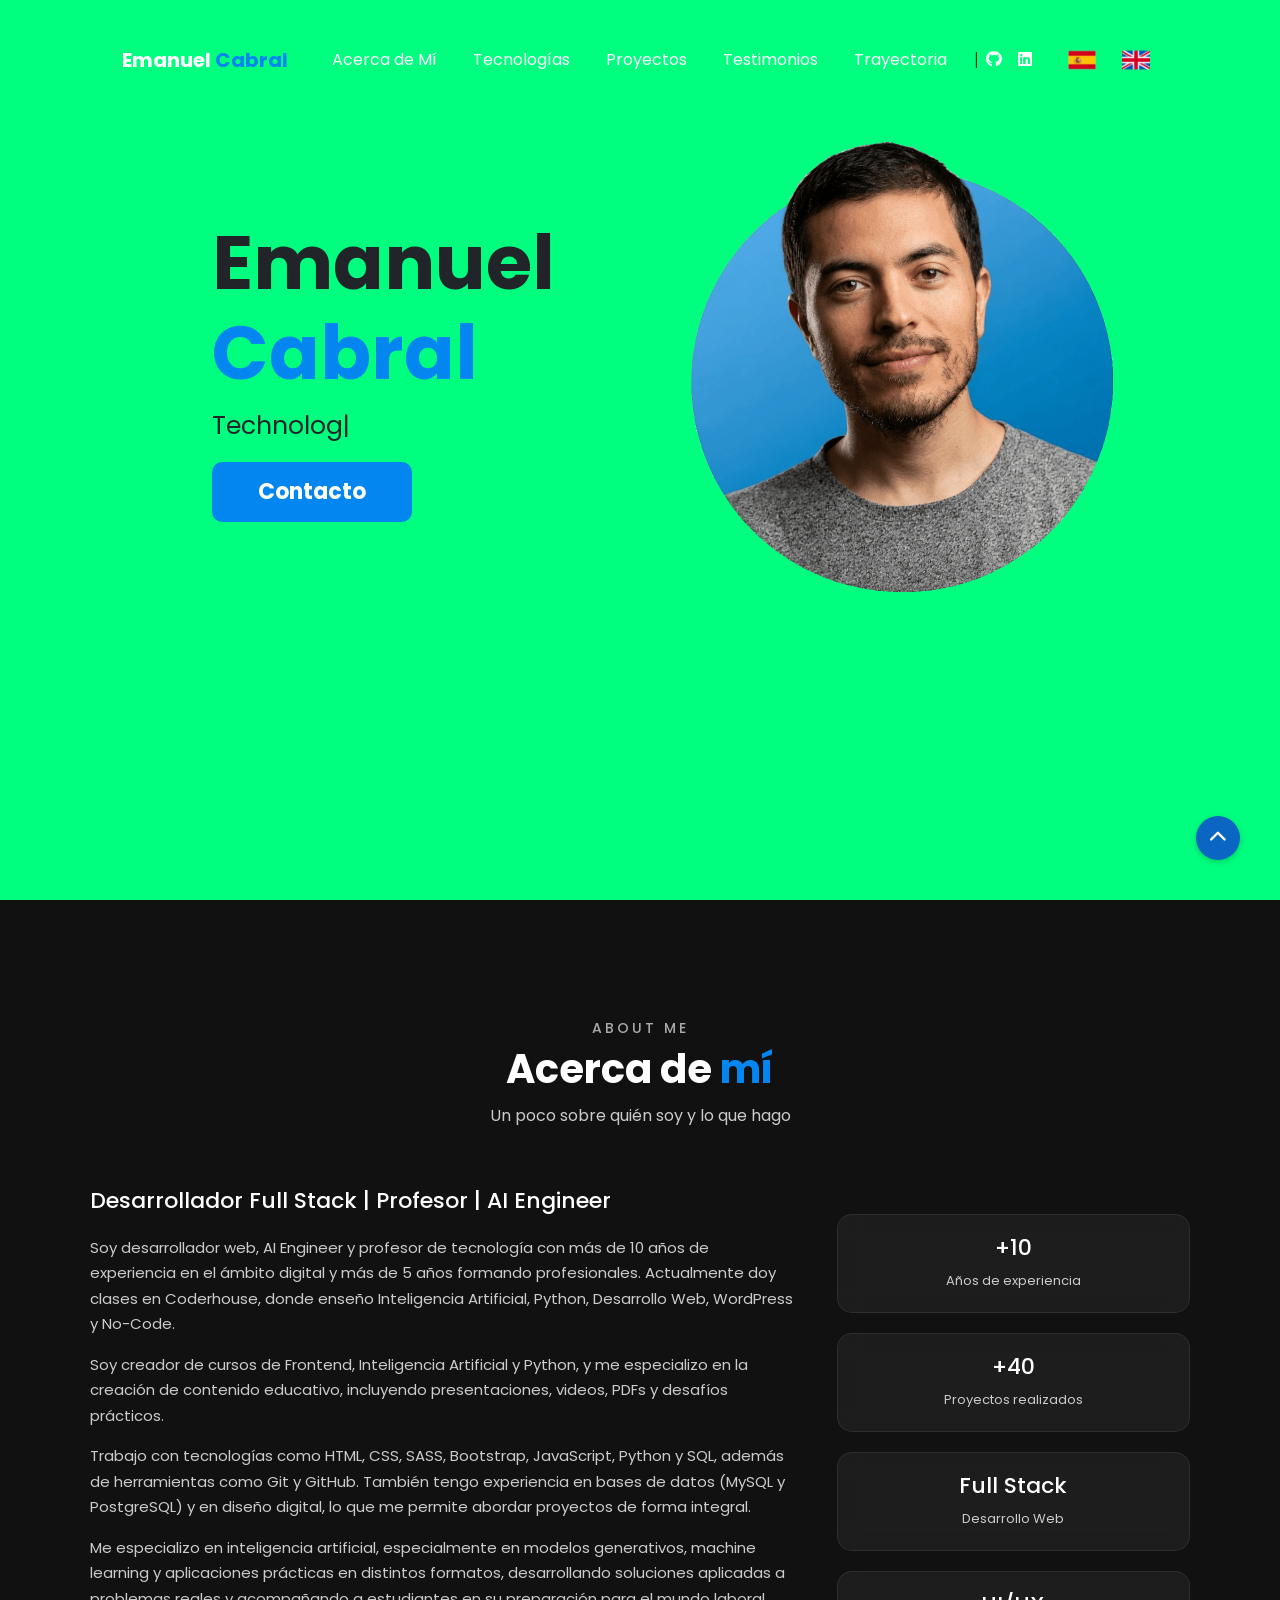
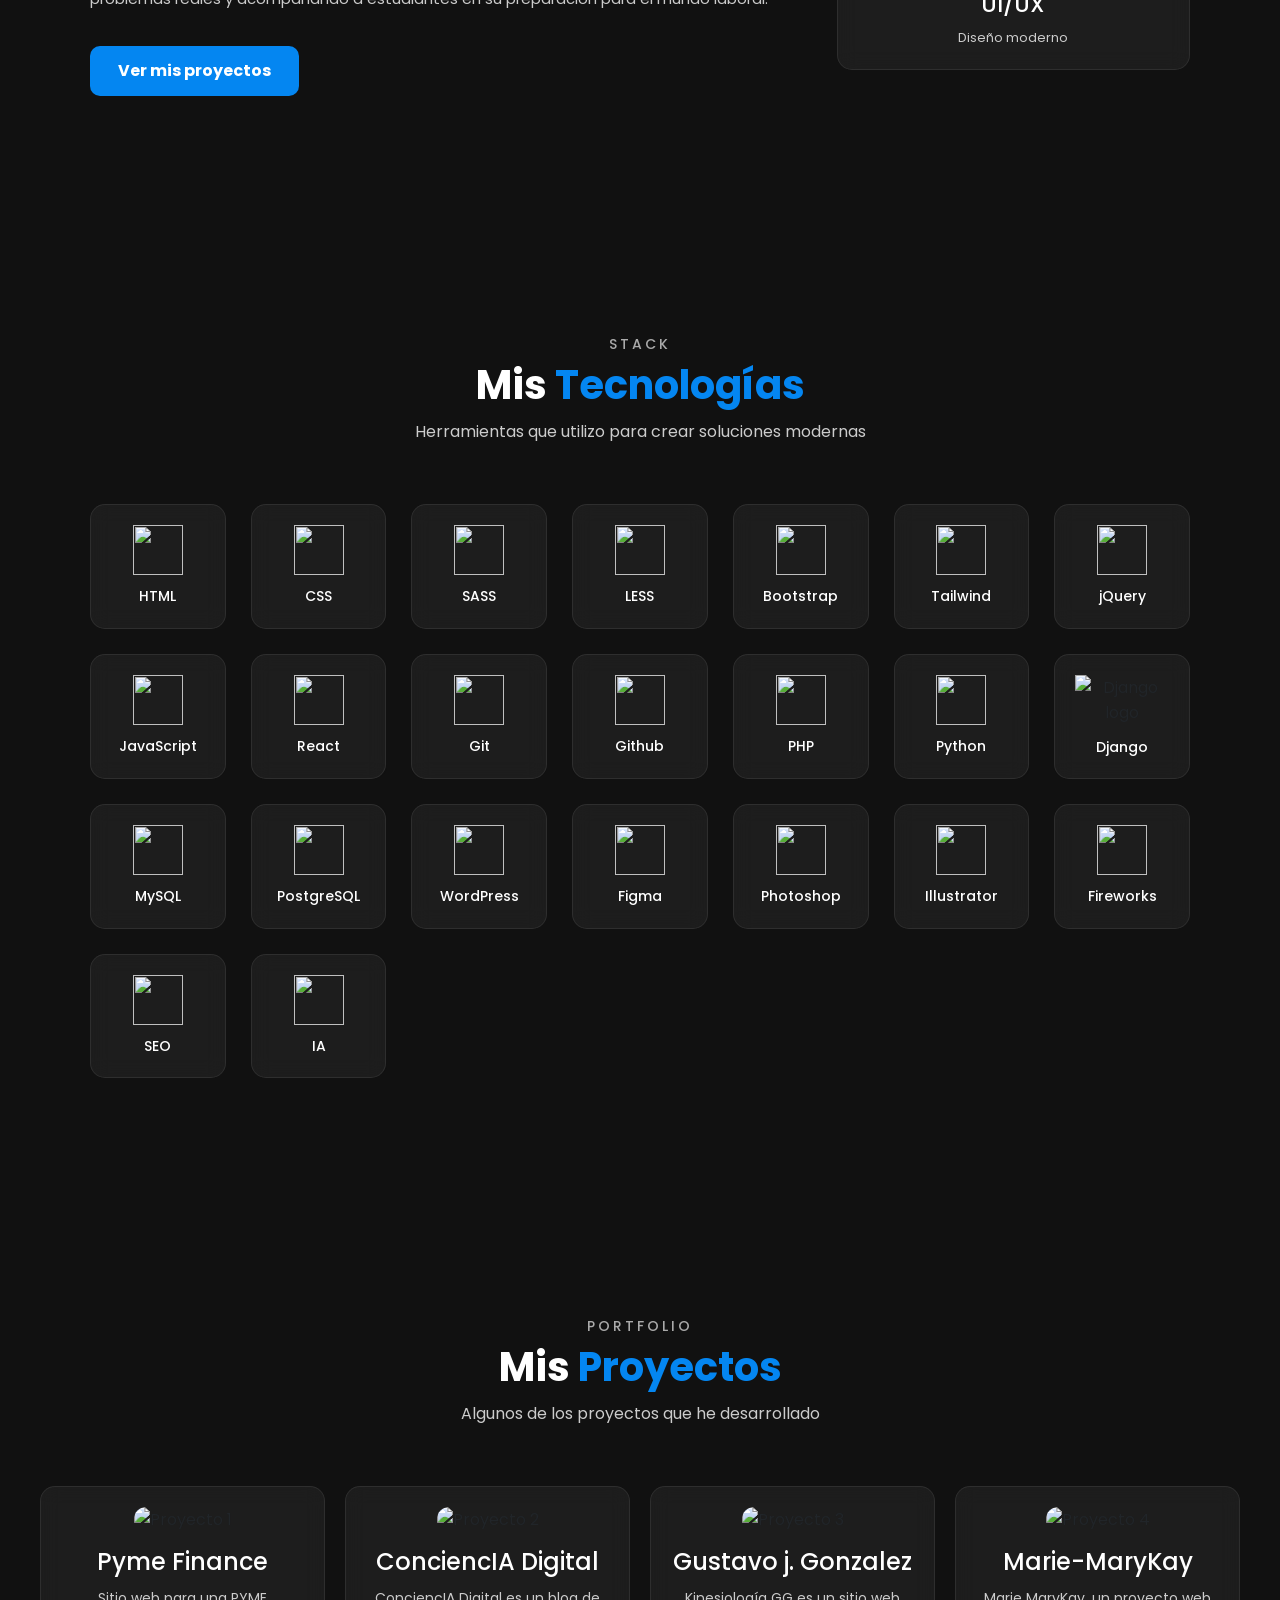
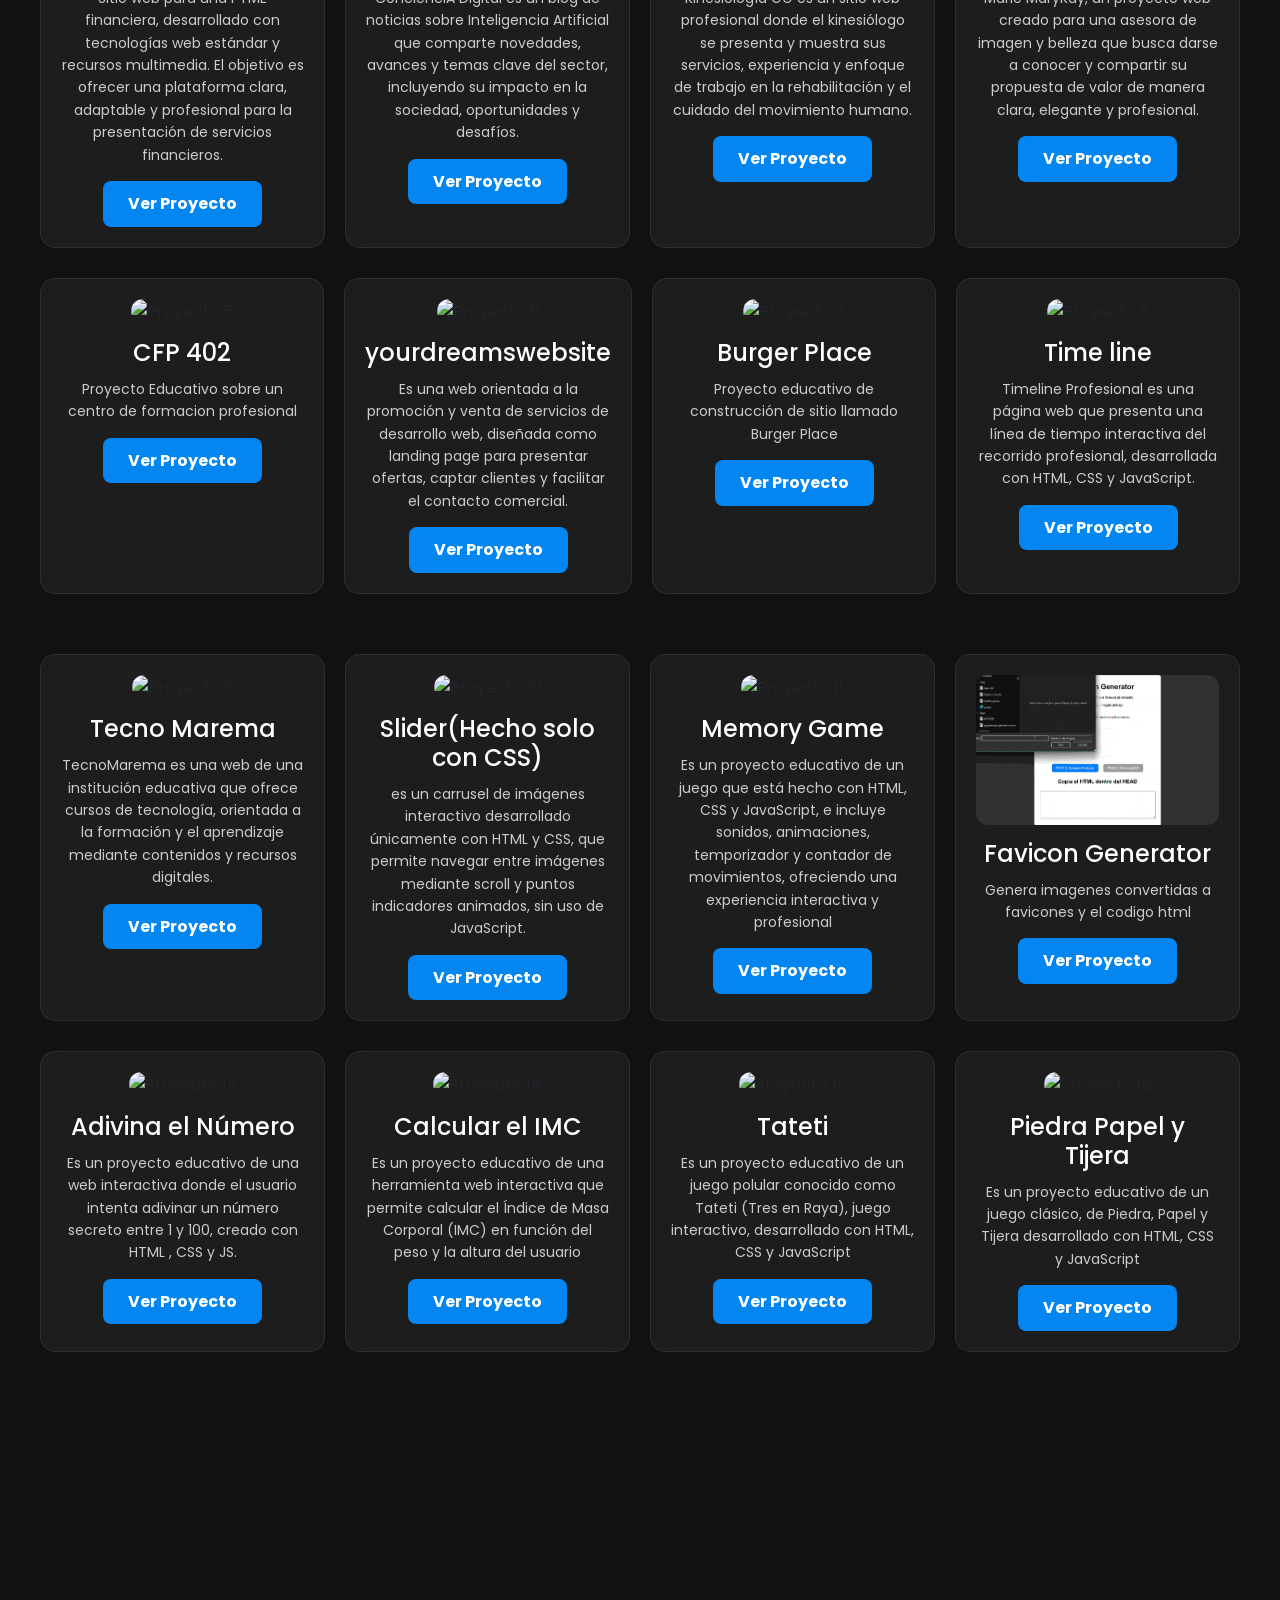
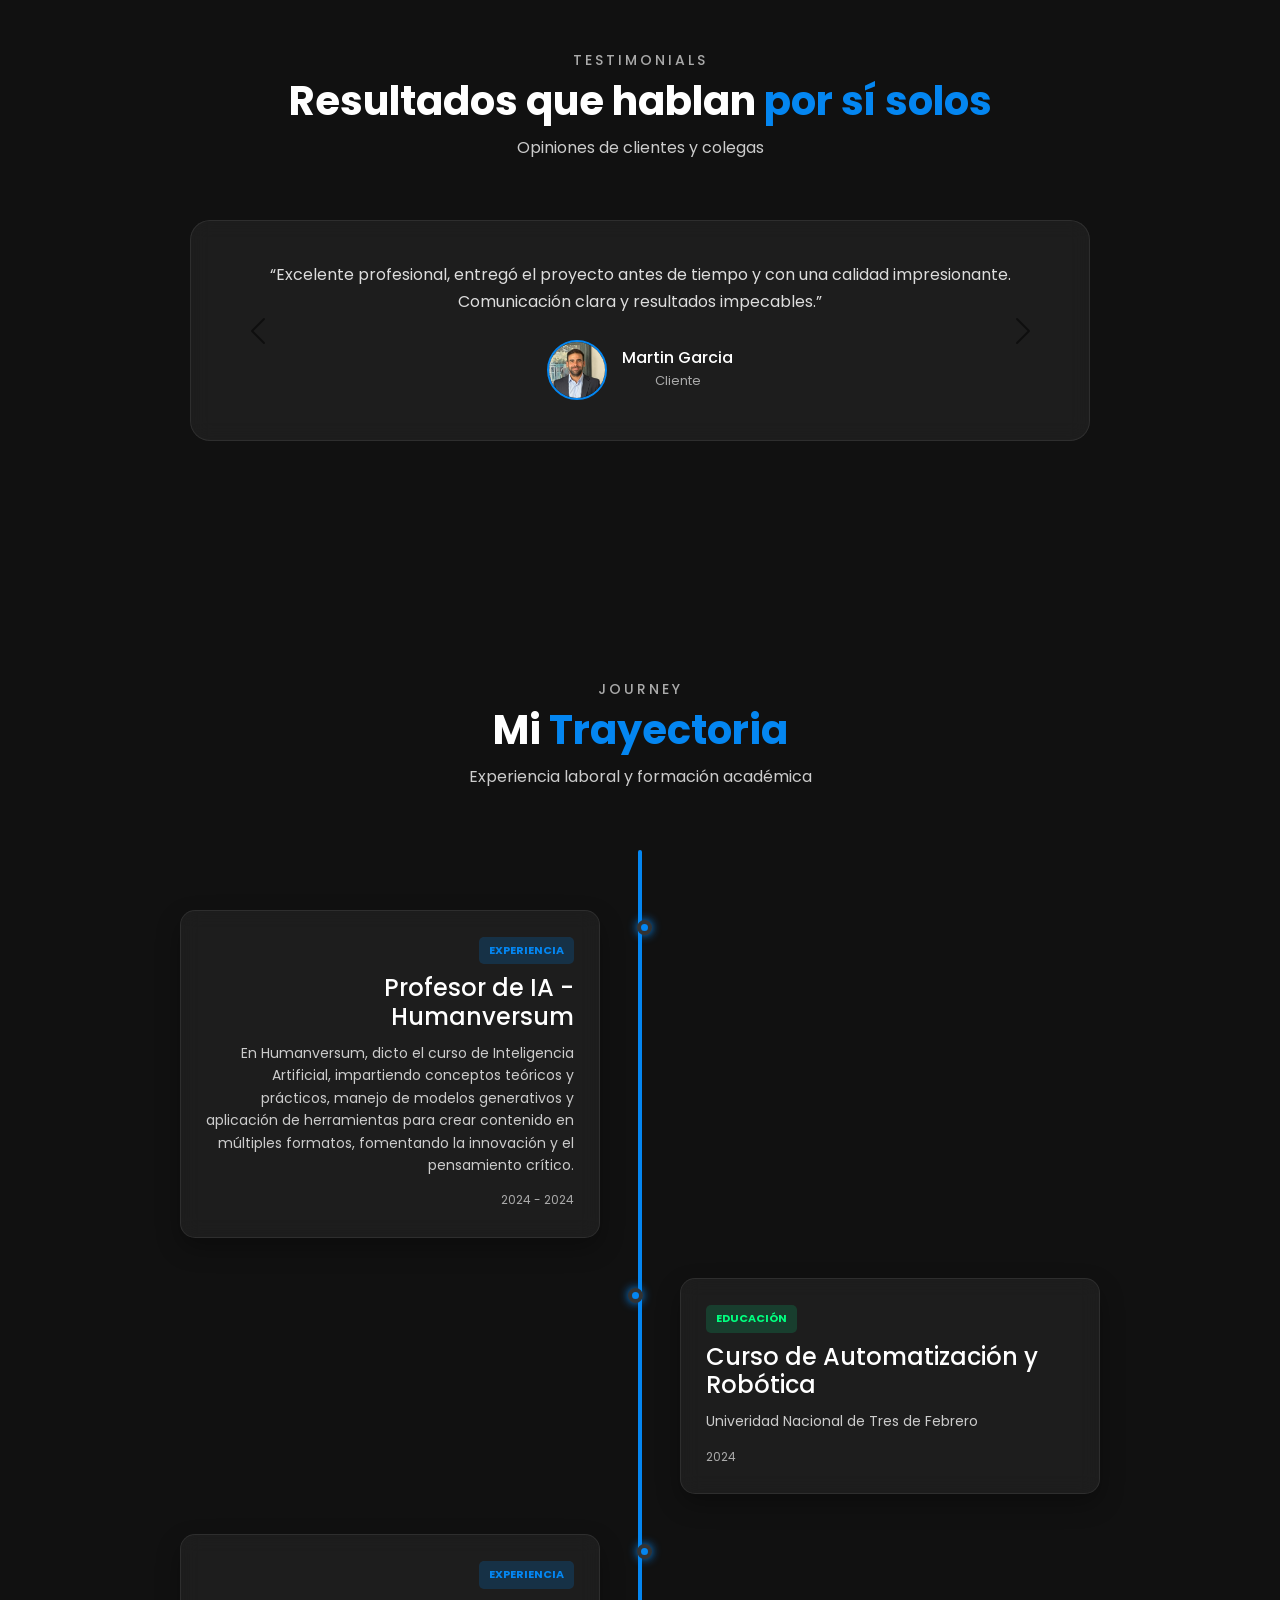
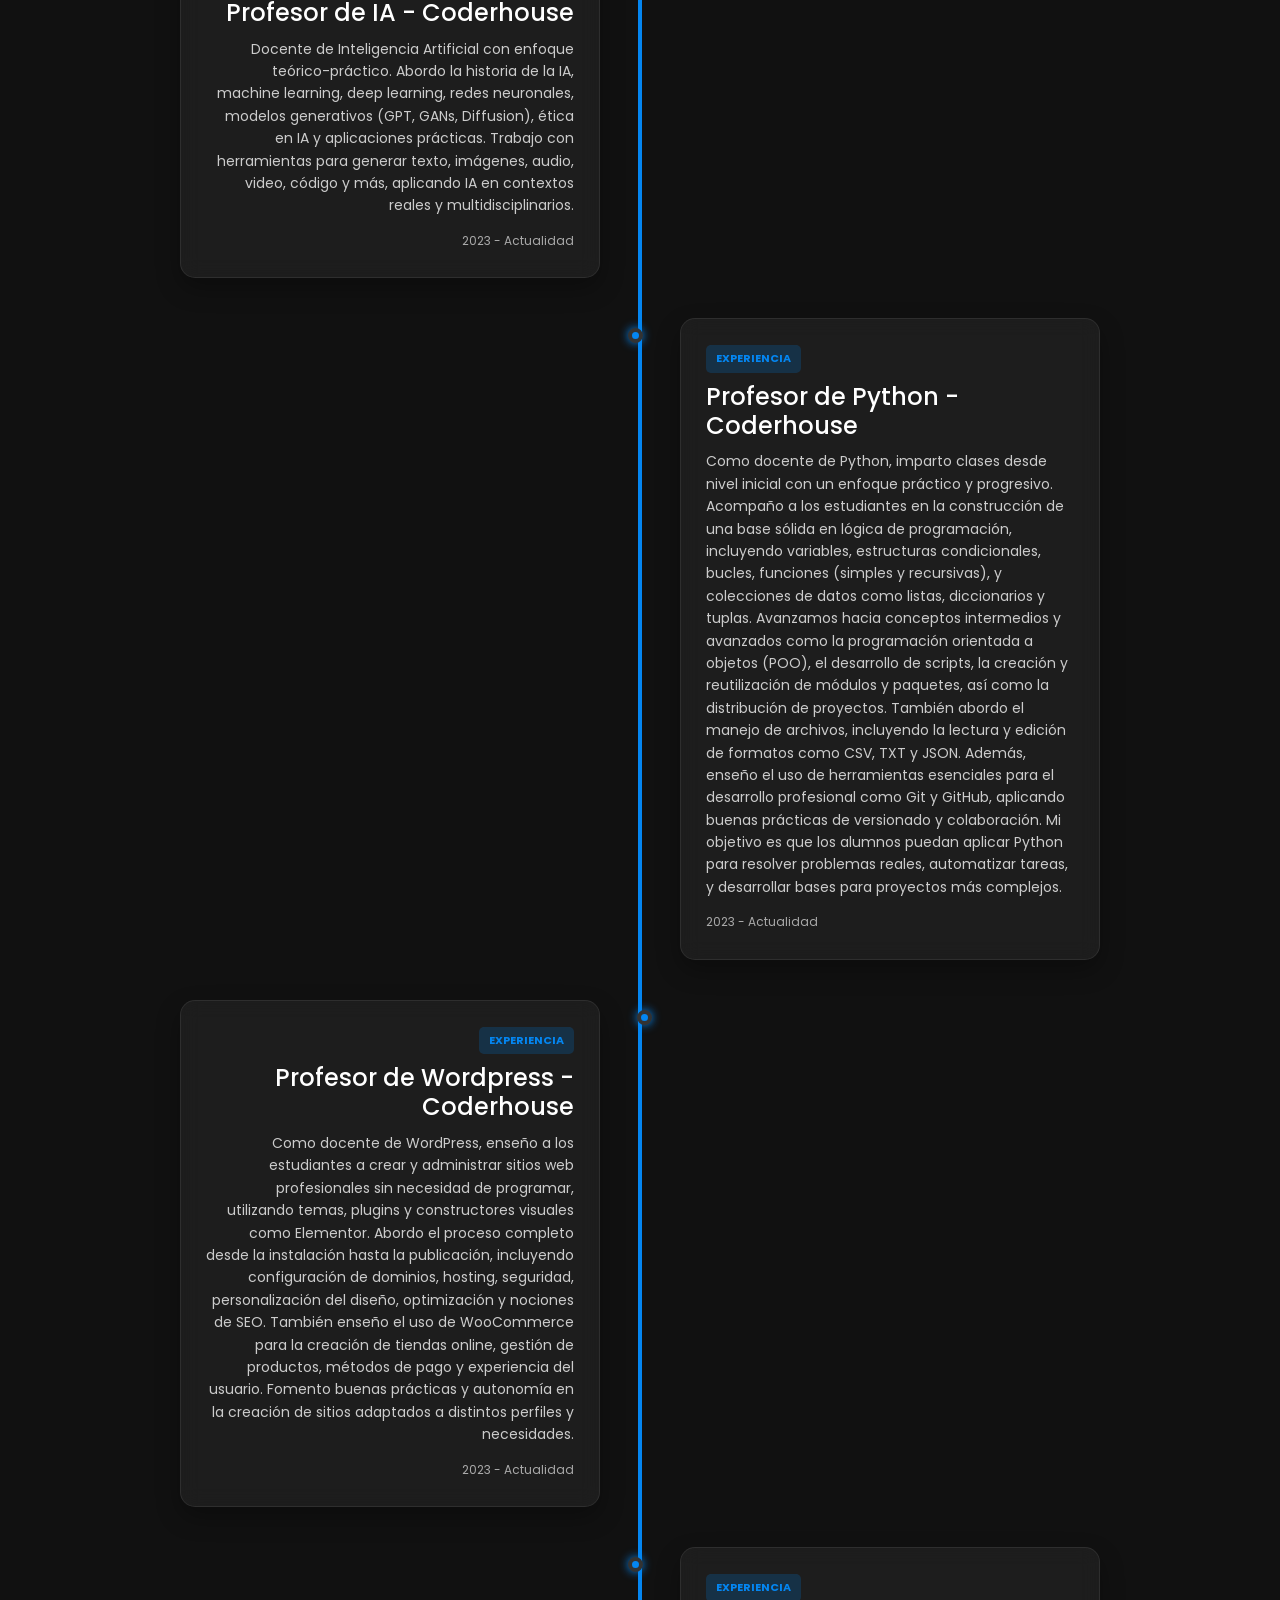
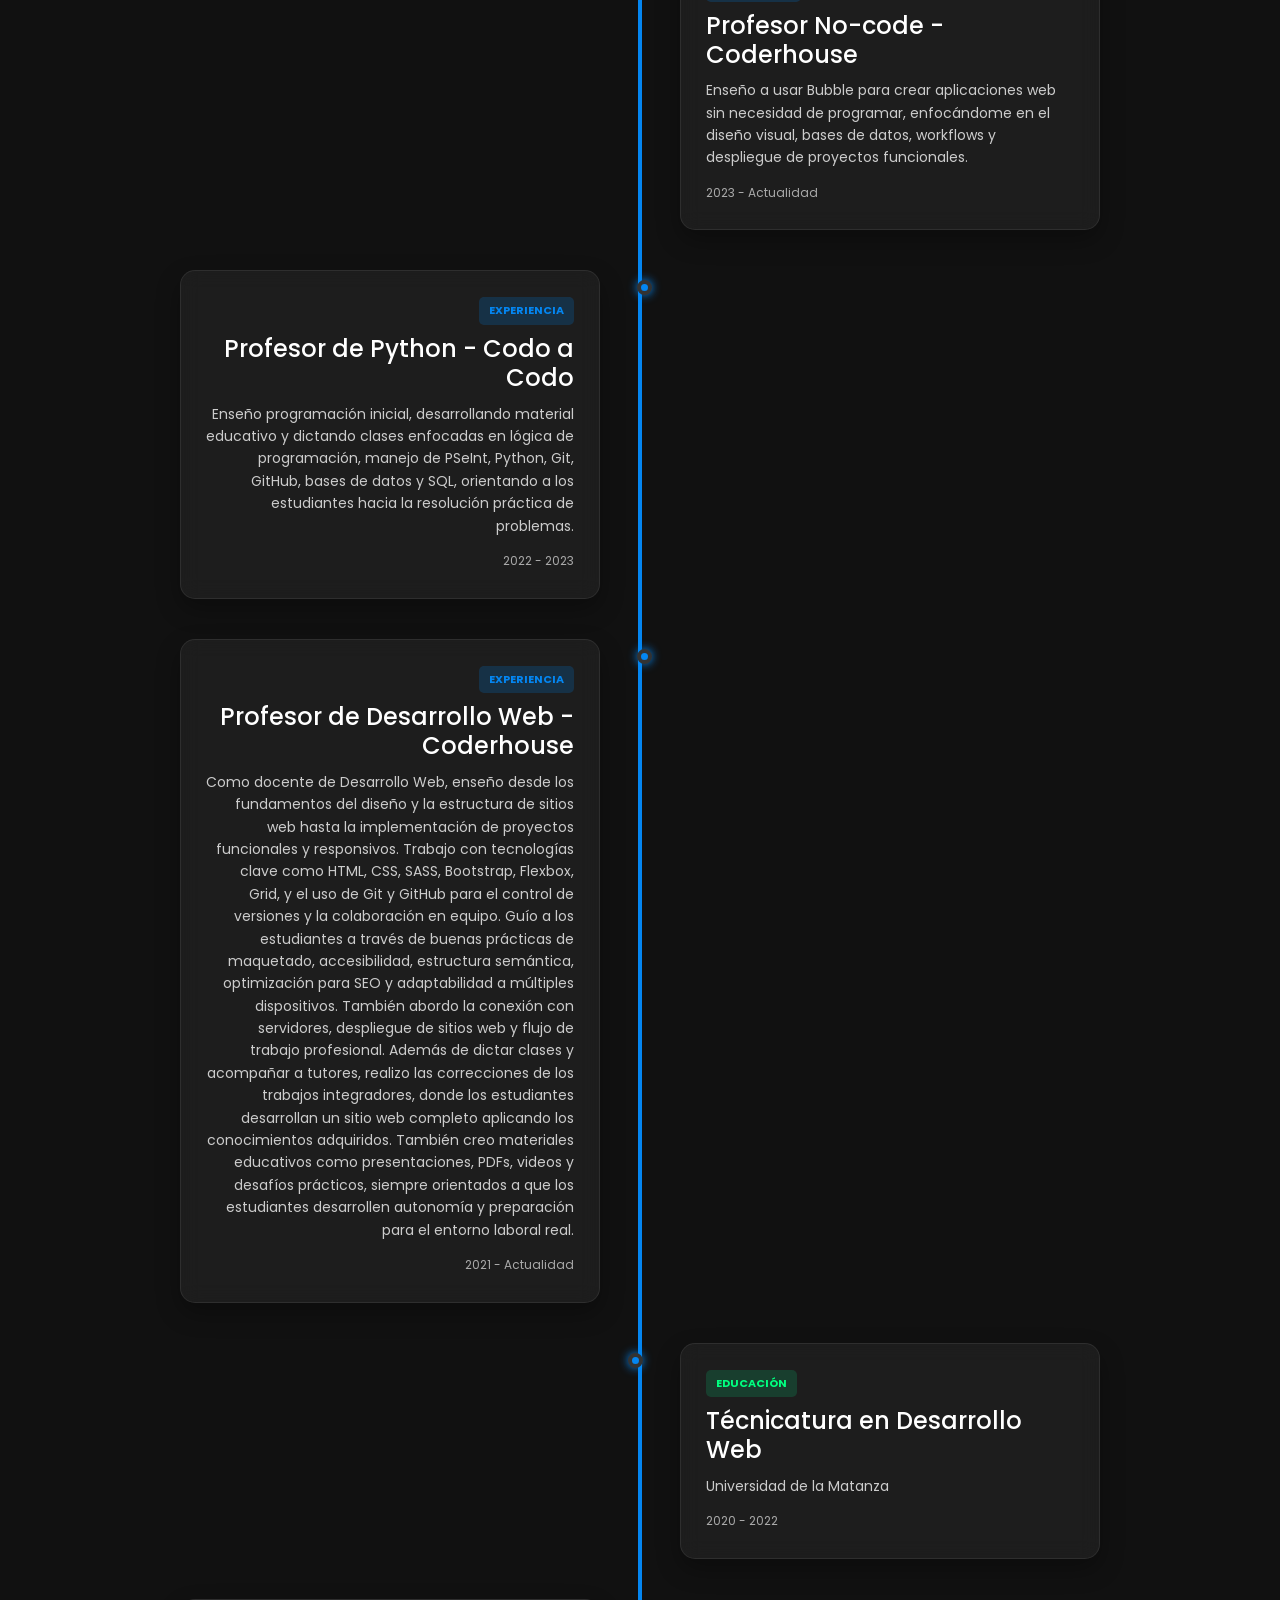
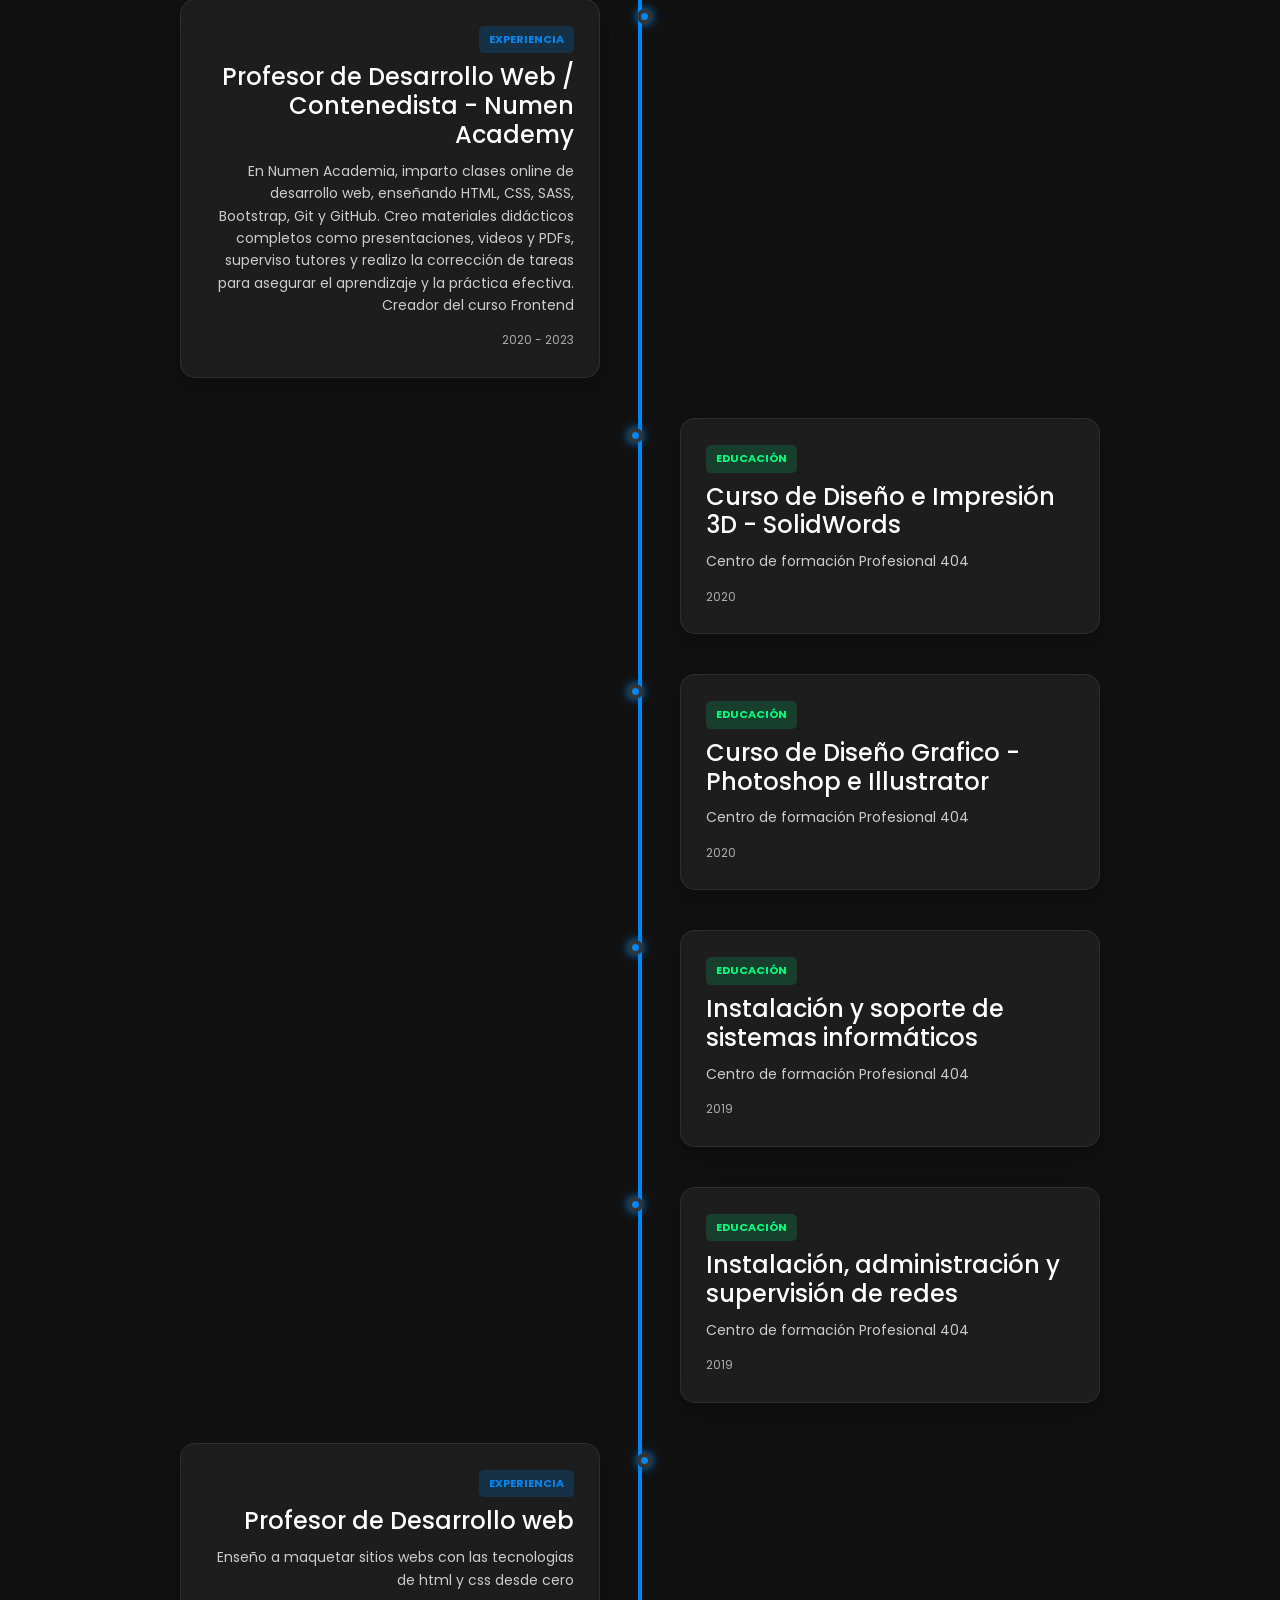
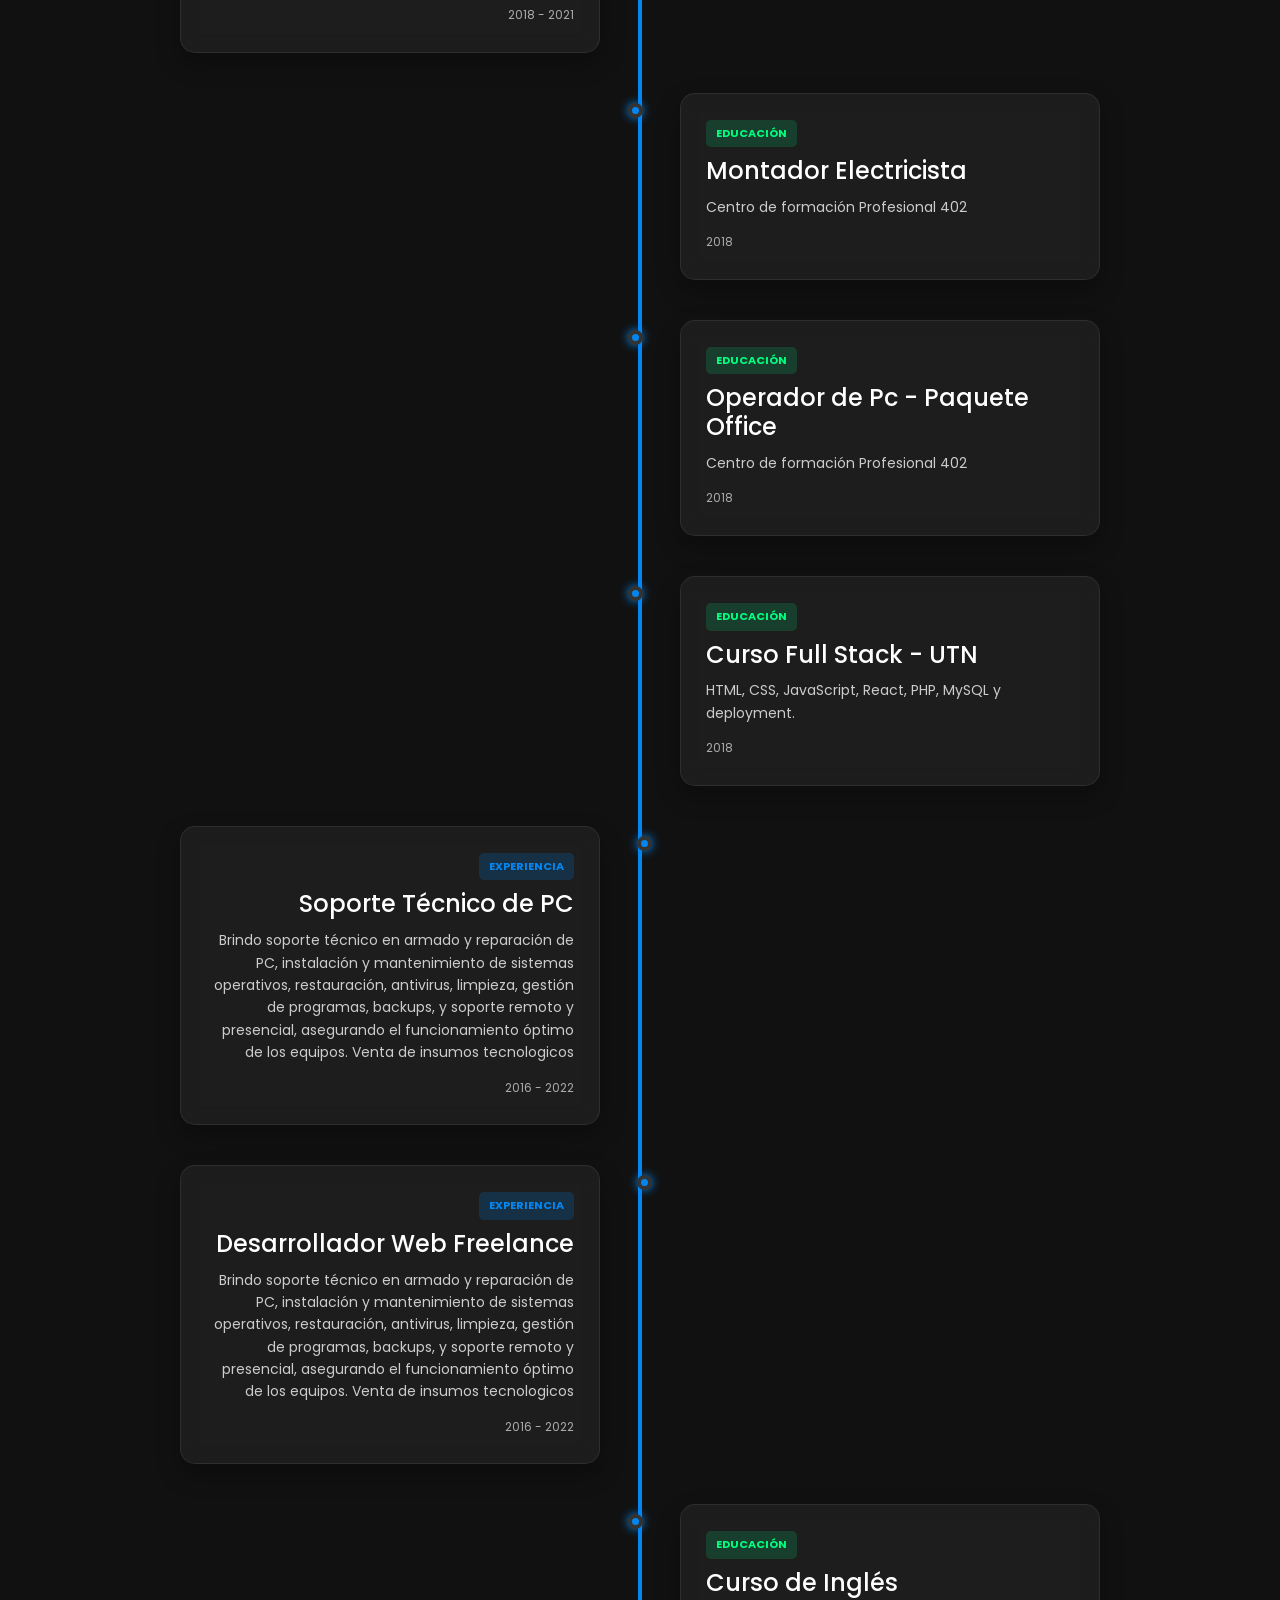
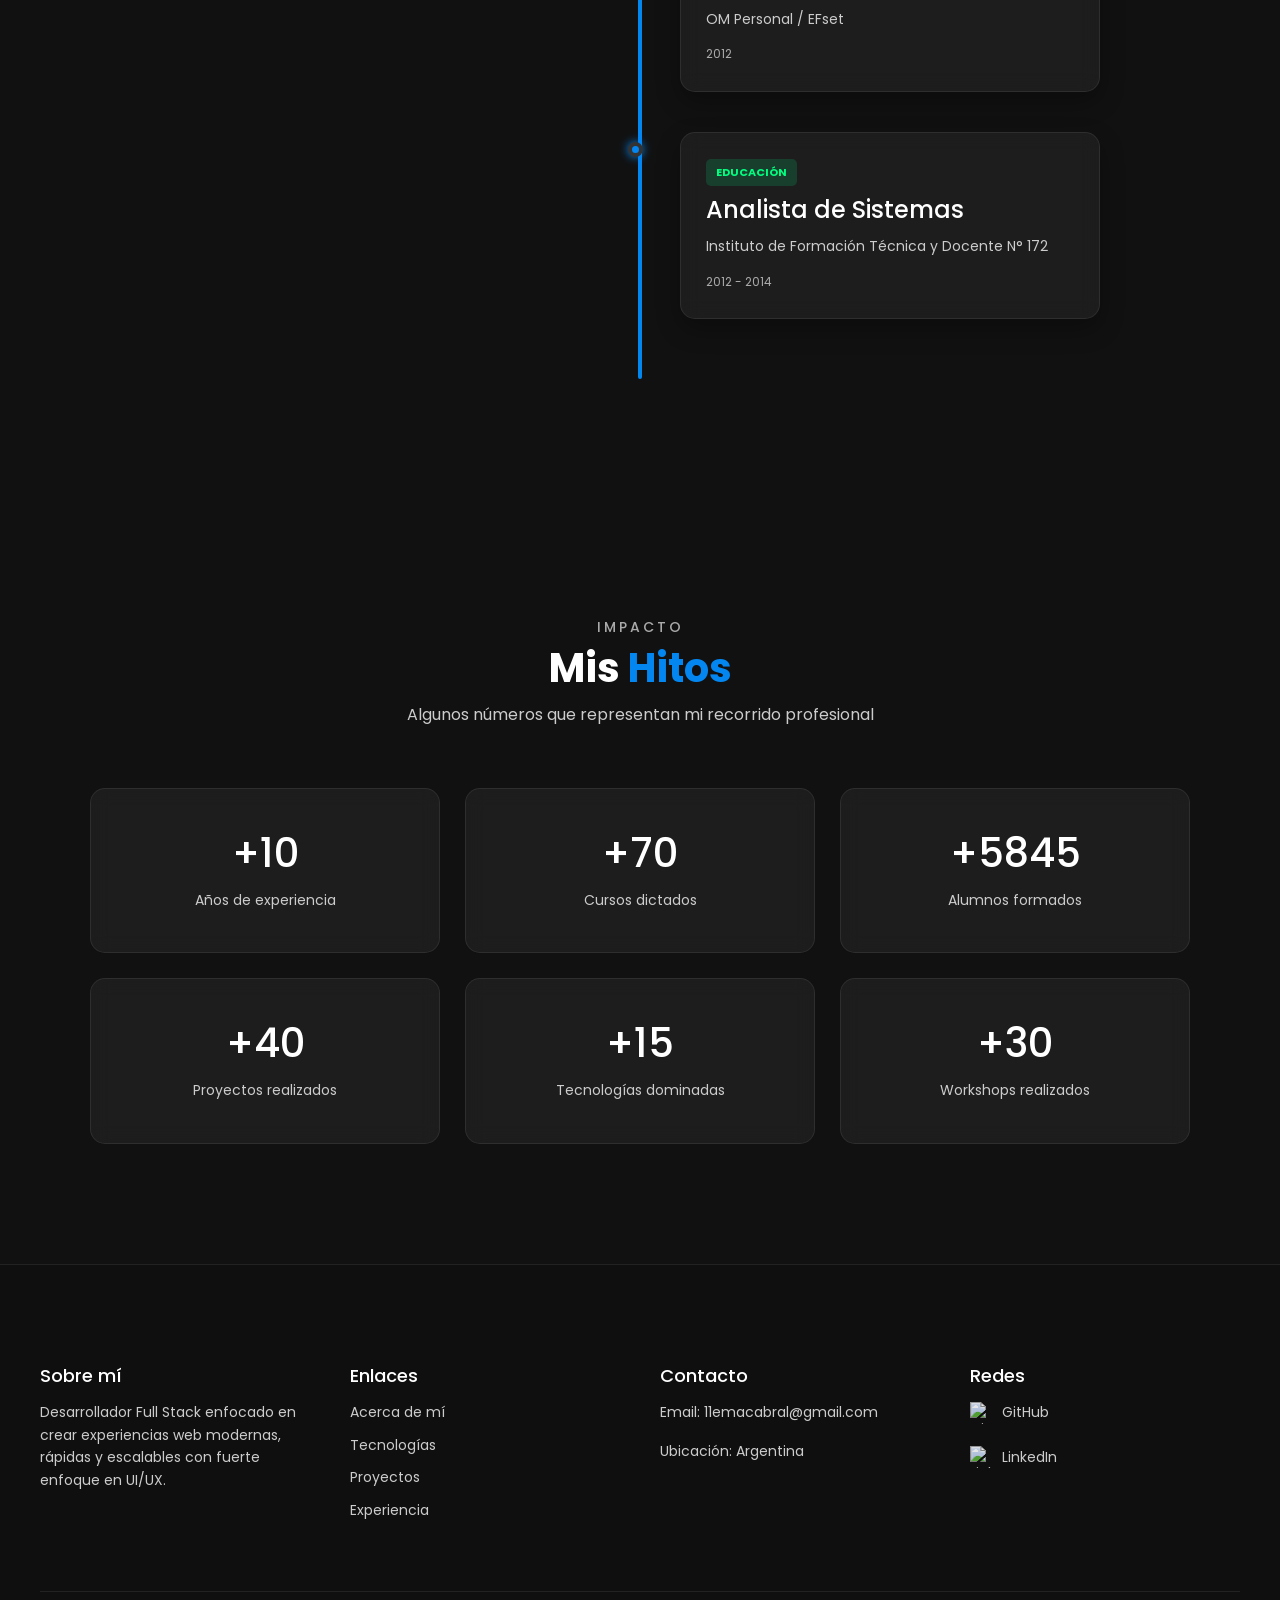
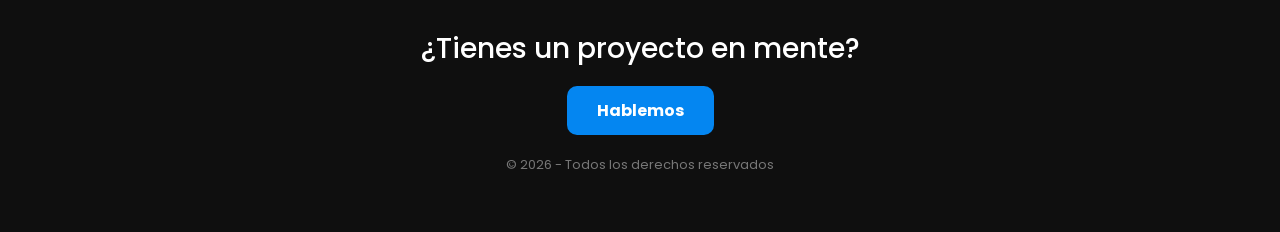
==== index.html @ 86734e7b "Update email address in contact section" ====
<!DOCTYPE html>
<html lang="es">
<head>
    <meta charset="UTF-8">
    <meta name="viewport" content="width=device-width, initial-scale=1.0">
    <link rel="shortcut icon" href="img/perfil1.png" type="image/x-icon">
    <link href="https://unpkg.com/aos@2.3.1/dist/aos.css" rel="stylesheet">
    <link rel="stylesheet" href="https://cdnjs.cloudflare.com/ajax/libs/font-awesome/6.5.0/css/all.min.css">
    <link href="https://cdn.jsdelivr.net/npm/bootstrap@5.1.3/dist/css/bootstrap.min.css" rel="stylesheet">
    <link rel="stylesheet" href="https://cdnjs.cloudflare.com/ajax/libs/font-awesome/7.0.1/css/all.min.css">
    <link rel="stylesheet" href="style.css">
    <title>Emanuel Cabral</title>
</head>
<body>

<!--------------------------------- HERO INICIA -------------------------------------->
<div class="container-fluid banner">
    <canvas class="canvasParticles-two" width="1536" height="243"></canvas>
    <nav class="navbar navbar-expand-xl">
        <div class="container-fluid">

            <button class="navbar-toggler" type="button" data-bs-toggle="collapse" data-bs-target="#collapsibleNavbar">
                <i class="fa-solid fa-bars"></i>
            </button>

            <div class="collapse navbar-collapse justify-content-center" id="collapsibleNavbar">
                <ul class="navbar-nav align-items-center">

                    <!-- BRAND centrado -->
                    <li class="nav-item">
                        <a class="navbar-brand" href="#">Emanuel <span>Cabral</span></a>
                    </li>

                    <li class="nav-item">
                        <a class="nav-link" href="#about">Acerca de Mí</a>
                    </li>
                    <li class="nav-item">
                        <a class="nav-link" href="#stack">Tecnologías</a>
                    </li>
                    <li class="nav-item">
                        <a class="nav-link" href="#portfolio">Proyectos</a>
                    </li>
                    <li class="nav-item">
                        <a class="nav-link" href="#testimonios">Testimonios</a>
                    </li>
                    <li class="nav-item">
                        <a class="nav-link" href="#timeline">Trayectoria</a>
                    </li>

                    <!-- REDES -->
                    <li class="nav-item" id="redes">
                      <i class="redes-bar">| </i>
                        <a class="nav-link" href="https://github.com/emanuelcabral">
                            <i class="fa-brands fa-github"></i>
                        </a>

                        <a class="nav-link" href="https://www.linkedin.com/in/emanuelcabral11/">
                            <i class="fa-brands fa-linkedin"></i>
                        </a>

                        <!-- <a class="nav-link" href="https://youtube.com">
                            <i class="fa-brands fa-youtube"></i>
                        </a>

                        <a class="nav-link" href="https://behance.net">
                            <i class="fa-brands fa-behance"></i>
                        </a> -->
                    </li>

                    <!-- IDIOMAS -->
                    <li class="nav-item idiomas">
                        <a class="nav-link" href="index.html" title="Español">
                            <img src="img/spain.png" alt="Español">
                        </a>
                        <a class="nav-link" href="home.html" title="English">
                            <img src="img/reino-unido.png" alt="English">
                        </a>
                    </li>

                </ul>
            </div>

        </div>
    </nav>

    <div class="container call">
        <div class="row">
            <div class="col-sm-6 call-left">
                <h1>Emanuel <span>Cabral</span></h1>
                <!-- <p>Desarrollador Web - Profesor - IA</p> -->
                 <p id="text"></p>
                <a href="#contacto">Contacto</a>
            </div>
            <div class="col-sm-6">
                <img src="img/perfil1.png" alt="perfil" data-aos="zoom-in">
            </div>
        </div>
    </div>

</div>
<!--------------------------------- HERO FIN ----------------------------------------->

<!--------------------------------- ABOUT ME INICIA ---------------------------------->
<section class="about-me" id="about">

  <div class="about-me-wrapper">

    <div class="about-me-header">
      <h3>ABOUT ME</h3>
      <h2>Acerca de <span>mí</span></h2>
      <p>Un poco sobre quién soy y lo que hago</p>
    </div>

    <div class="about-me-content">

      <!-- IZQUIERDA -->
      <div class="about-me-text">

        <h4>Desarrollador Full Stack <span>|</span> Profesor <span>|</span> AI Engineer</h4>

    <p>
        Soy <span class="highlight">desarrollador web</span>, <span class="highlight">AI Engineer</span> y <span class="highlight">profesor de tecnología</span> con más de <span class="highlight">10 años de experiencia</span> en el ámbito digital y más de <span class="highlight">5 años formando profesionales</span>. Actualmente doy clases en <span class="highlight">Coderhouse</span>, donde enseño <span class="highlight">Inteligencia Artificial</span>, <span class="highlight">Python</span>, <span class="highlight">Desarrollo Web</span>, <span class="highlight">WordPress</span> y <span class="highlight">No-Code</span>.
    </p>

    <p>
        Soy <span class="highlight">creador de cursos</span> de <span class="highlight">Frontend</span>, <span class="highlight">Inteligencia Artificial</span> y <span class="highlight">Python</span>, y me especializo en la <span class="highlight">creación de contenido educativo</span>, incluyendo <span class="highlight">presentaciones</span>, <span class="highlight">videos</span>, <span class="highlight">PDFs</span> y <span class="highlight">desafíos prácticos</span>.
    </p>

    <p>
        Trabajo con tecnologías como <span class="highlight">HTML</span>, <span class="highlight">CSS</span>, <span class="highlight">SASS</span>, <span class="highlight">Bootstrap</span>, <span class="highlight">JavaScript</span>, <span class="highlight">Python</span> y <span class="highlight">SQL</span>, además de herramientas como <span class="highlight">Git</span> y <span class="highlight">GitHub</span>. También tengo experiencia en <span class="highlight">bases de datos</span> (<span class="highlight">MySQL</span> y <span class="highlight">PostgreSQL</span>) y en <span class="highlight">diseño digital</span>, lo que me permite abordar <span class="highlight">proyectos de forma integral</span>.
    </p>

    <p>
        Me especializo en <span class="highlight">inteligencia artificial</span>, especialmente en <span class="highlight">modelos generativos</span>, <span class="highlight">machine learning</span> y <span class="highlight">aplicaciones prácticas</span> en distintos formatos, desarrollando <span class="highlight">soluciones aplicadas a problemas reales</span> y acompañando a estudiantes en su <span class="highlight">preparación para el mundo laboral</span>.
    </p>

        <a href="#portfolio" class="about-me-btn">Ver mis proyectos</a>

      </div>

      <!-- DERECHA -->
      <div class="about-me-stats">

        <div class="stat-box" data-aos="fade-up">
          <h3>+10</h3>
          <span>Años de experiencia</span>
        </div>

        <div class="stat-box" data-aos="fade-up">
          <h3>+40</h3>
          <span>Proyectos realizados</span>
        </div>

        <div class="stat-box" data-aos="fade-up">
          <h3>Full Stack</h3>
          <span>Desarrollo Web</span>
        </div>

        <div class="stat-box" data-aos="fade-up">
          <h3>UI/UX</h3>
          <span>Diseño moderno</span>
        </div>

      </div>

    </div>

  </div>

</section>
<!--------------------------------- ABOUT ME FIN ------------------------------------->

<!--------------------------------- STACK INICIO ------------------------------------->
<section class="tech" id="stack">
    <div class="tech-wrapper">

        <div class="tech-header">
            <h3>STACK</h3>
            <h2>Mis <span>Tecnologías</span></h2>
            <p>Herramientas que utilizo para crear soluciones modernas</p>
        </div>

        <div class="tech-grid">

            <div class="tech-item" data-aos="zoom-in"><img src="https://cdn.jsdelivr.net/gh/devicons/devicon/icons/html5/html5-original.svg" loading="lazy"><span>HTML</span></div>
            <div class="tech-item" data-aos="zoom-in"><img src="https://cdn.jsdelivr.net/gh/devicons/devicon/icons/css3/css3-original.svg" loading="lazy"><span>CSS</span></div>
            <div class="tech-item" data-aos="zoom-in"><img src="https://cdn.jsdelivr.net/gh/devicons/devicon/icons/sass/sass-original.svg" loading="lazy"><span>SASS</span></div>
            <div class="tech-item" data-aos="zoom-in"><img src="https://cdn.jsdelivr.net/gh/devicons/devicon/icons/less/less-plain-wordmark.svg" loading="lazy"><span>LESS</span></div>

            <div class="tech-item" data-aos="zoom-in"><img src="https://cdn.jsdelivr.net/gh/devicons/devicon/icons/bootstrap/bootstrap-original.svg" loading="lazy"><span>Bootstrap</span></div>

            <!-- Tailwind CSS logo (remoto y funcional) -->
            <div class="tech-item" data-aos="zoom-in"><img src="https://images.icon-icons.com/2107/PNG/512/file_type_tailwind_icon_130128.png" loading="lazy"><span>Tailwind</span></div> <!-- logo oficial SVG remoto :contentReference[oaicite:0]{index=0} -->

            <div class="tech-item" data-aos="zoom-in"><img src="https://cdn.jsdelivr.net/gh/devicons/devicon/icons/jquery/jquery-original.svg" loading="lazy"><span>jQuery</span></div>
            <div class="tech-item" data-aos="zoom-in"><img src="https://cdn.jsdelivr.net/gh/devicons/devicon/icons/javascript/javascript-original.svg" loading="lazy"><span>JavaScript</span></div>
            <div class="tech-item" data-aos="zoom-in"><img src="https://cdn.jsdelivr.net/gh/devicons/devicon/icons/react/react-original.svg" loading="lazy"><span>React</span></div>
            <div class="tech-item" data-aos="zoom-in"><img src="https://git-scm.com/images/logos/downloads/Git-Icon-1788C.png" loading="lazy"><span>Git</span></div>
            <div class="tech-item" data-aos="zoom-in"><img src="https://cdn-icons-png.flaticon.com/512/919/919847.png" loading="lazy"><span>Github</span></div>

            <div class="tech-item" data-aos="zoom-in"><img src="https://cdn.jsdelivr.net/gh/devicons/devicon/icons/php/php-original.svg" loading="lazy"><span>PHP</span></div>
            <div class="tech-item" data-aos="zoom-in"><img src="https://cdn.jsdelivr.net/gh/devicons/devicon/icons/python/python-original.svg" loading="lazy"><span>Python</span></div>
            <div class="tech-item" data-aos="zoom-in">  <img src="https://assets.streamlinehq.com/image/private/w_300,h_300,ar_1/f_auto/v1/icons/3/django-icon-ozb2brnujb9dunjyx3d9xe.png/django-icon-p0v5p3t0ixxd5d03b6zt.png?_a=DATAiZAAZAA0" 
       alt="Django logo" loading="lazy"><span>Django</span></div>

            <div class="tech-item" data-aos="zoom-in"><img src="https://cdn.jsdelivr.net/gh/devicons/devicon/icons/mysql/mysql-original.svg" loading="lazy"><span>MySQL</span></div>
            <div class="tech-item" data-aos="zoom-in"><img src="https://cdn.jsdelivr.net/gh/devicons/devicon/icons/postgresql/postgresql-original.svg" loading="lazy"><span>PostgreSQL</span></div>

            <div class="tech-item" data-aos="zoom-in"><img src="https://cdn.jsdelivr.net/gh/devicons/devicon/icons/wordpress/wordpress-plain.svg" loading="lazy"><span>WordPress</span></div>

            <div class="tech-item" data-aos="zoom-in"><img src="https://cdn.jsdelivr.net/gh/devicons/devicon/icons/figma/figma-original.svg" loading="lazy"><span>Figma</span></div>
            <div class="tech-item" data-aos="zoom-in"><img src="https://www.adobe.com/cc-shared/assets/img/product-icons/svg/photoshop-40.svg" loading="lazy"><span>Photoshop</span></div>
            <div class="tech-item" data-aos="zoom-in"><img src="https://www.adobe.com/cc-shared/assets/img/product-icons/svg/illustrator-40.svg" loading="lazy"><span>Illustrator</span></div>
            <div class="tech-item" data-aos="zoom-in"><img src="https://upload.wikimedia.org/wikipedia/commons/thumb/8/8d/Adobe_Fireworks_CS6_Icon.png/330px-Adobe_Fireworks_CS6_Icon.png" loading="lazy"><span>Fireworks</span></div>

            <!-- SEO / SEM / IA (íconos genéricos libres) -->
            <div class="tech-item" data-aos="zoom-in"><img src="https://png.pngtree.com/png-vector/20230817/ourmid/pngtree-google-seo-icon-vector-png-image_9183334.png" loading="lazy"><span>SEO</span></div>
            <div class="tech-item" data-aos="zoom-in"><img src="https://cdn-icons-png.flaticon.com/512/4712/4712109.png" loading="lazy"><span>IA</span></div>

        </div>

    </div>
</section>
<!--------------------------------- STACK FIN ---------------------------------------->

<!--------------------------------- PORTFOLIO INICIA --------------------------------->
<section class="portfolio" id="portfolio">
  <div class="portfolio-wrapper">

    <div class="portfolio-header">
      <h3>PORTFOLIO</h3>
      <h2>Mis <span>Proyectos</span></h2>
      <p>Algunos de los proyectos que he desarrollado</p>
    </div>

    <!-- Carrusel Slide 1 -->
    <div class="portfolio-slide">
      <div class="portfolio-grid">
        <!-- Proyecto 1 -->
        <div class="portfolio-item" data-aos="fade-up" data-aos-delay="200">
          <img src="./img/portfolio/Pyme Finance.gif" alt="Proyecto 1" loading="lazy">
          <h4>Pyme Finance</h4>
          <p>Sitio web para una PYME financiera, desarrollado con tecnologías web estándar y recursos multimedia. El objetivo es ofrecer una plataforma clara, adaptable y profesional para la presentación de servicios financieros.</p>
          <a href="https://codercabral.github.io/martingarcia/" target="_blank">Ver Proyecto</a>
        </div>
        <div class="portfolio-item" data-aos="fade-up" data-aos-delay="400">
          <img src="./img/portfolio/ConciencIA Digital.gif" alt="Proyecto 2" loading="lazy">
          <h4>ConciencIA Digital</h4>
          <p>ConciencIA Digital es un blog de noticias sobre Inteligencia Artificial que comparte novedades, avances y temas clave del sector, incluyendo su impacto en la sociedad, oportunidades y desafíos.</p>
          <a href="https://emanuelcabral.github.io/ConciencIA-Digital/" target="_blank">Ver Proyecto</a>
        </div>
        <div class="portfolio-item" data-aos="fade-up" data-aos-delay="600">
          <img src="./img/portfolio/gjg.gif" alt="Proyecto 3" loading="lazy">
          <h4>Gustavo j. Gonzalez</h4>
          <p>Kinesiología GG es un sitio web profesional donde el kinesiólogo se presenta y muestra sus servicios, experiencia y enfoque de trabajo en la rehabilitación y el cuidado del movimiento humano.</p>
          <a href="https://emanuelcabral.github.io/kinesiologia-gg/" target="_blank">Ver Proyecto</a>
        </div>
        <div class="portfolio-item" data-aos="fade-up" data-aos-delay="800">
          <img src="./img/portfolio/mariemk.gif" alt="Proyecto 4" loading="lazy">
          <h4>Marie-MaryKay</h4>
          <p>Marie MaryKay, un proyecto web creado para una asesora de imagen y belleza que busca darse a conocer y compartir su propuesta de valor de manera clara, elegante y profesional.</p>
          <a href="#" target="_blank">Ver Proyecto</a>
        </div>
      </div>

      <div class="portfolio-grid">
        <!-- Proyecto 5 -->
        <div class="portfolio-item" data-aos="fade-up" data-aos-delay="200">
          <img src="./img/portfolio/cfp402.gif" alt="Proyecto 5" loading="lazy">
          <h4>CFP 402</h4>
          <p>Proyecto Educativo sobre un centro de formacion profesional</p>
          <a href="https://emanuelcabral.github.io/cfp402/" target="_blank">Ver Proyecto</a>
        </div>
        <div class="portfolio-item" data-aos="fade-up" data-aos-delay="400">
          <img src="./img/portfolio/yourdreamsweb.gif" alt="Proyecto 6" loading="lazy">
          <h4>yourdreamswebsite</h4>
          <p>Es una web orientada a la promoción y venta de servicios de desarrollo web, diseñada como landing page para presentar ofertas, captar clientes y facilitar el contacto comercial.</p>
          <a href="https://emanuelcabral.github.io/yourdreamswebsite/" target="_blank">Ver Proyecto</a>
        </div>
        <div class="portfolio-item" data-aos="fade-up" data-aos-delay="600">
          <img src="./img/portfolio/burgerplace.gif" alt="Proyecto 7" loading="lazy">
          <h4>Burger Place</h4>
          <p>Proyecto educativo de construcción de sitio llamado Burger Place</p>
          <a href="https://emanuelcabral.github.io/burger_place/" target="_blank">Ver Proyecto</a>
        </div>
        <div class="portfolio-item" data-aos="fade-up" data-aos-delay="800">
          <img src="./img/portfolio/timeline.gif" alt="Proyecto 8" loading="lazy">
          <h4>Time line</h4>
          <p>Timeline Profesional es una página web que presenta una línea de tiempo interactiva del recorrido profesional, desarrollada con HTML, CSS y JavaScript.</p>
          <a href="https://emanuelcabral.github.io/TimeLine/" target="_blank">Ver Proyecto</a>
        </div>
      </div>
    </div>

    <!-- Carrusel Slide 2 (otros 8 proyectos) -->
    <div class="portfolio-slide">
      <div class="portfolio-grid">
        <!-- Proyecto 9-12 -->
        <div class="portfolio-item" data-aos="fade-up" data-aos-delay="200">
          <img src="./img/portfolio/tecnomarema.gif" alt="Proyecto 9" loading="lazy">
          <h4>Tecno Marema</h4>
          <p>TecnoMarema es una web de una institución educativa que ofrece cursos de tecnología, orientada a la formación y el aprendizaje mediante contenidos y recursos digitales.</p>
          <a href="https://emanuelcabral.github.io/TecnoMarema/" target="_blank">Ver Proyecto</a>
        </div>
        <div class="portfolio-item" data-aos="fade-up" data-aos-delay="400">
          <img src="./img/portfolio/slider.gif" alt="Proyecto 10" loading="lazy">
          <h4>Slider(Hecho solo con CSS)</h4>
          <p>es un carrusel de imágenes interactivo desarrollado únicamente con HTML y CSS, que permite navegar entre imágenes mediante scroll y puntos indicadores animados, sin uso de JavaScript.</p>
          <a href="https://emanuelcabral.github.io/slider1/" target="_blank">Ver Proyecto</a>
        </div>
        <div class="portfolio-item" data-aos="fade-up" data-aos-delay="600">
          <img src="./img/portfolio/memory-game.gif" alt="Proyecto 11" loading="lazy">
          <h4>Memory Game</h4>
          <p>Es un proyecto educativo de un juego que está hecho con HTML, CSS y JavaScript, e incluye sonidos, animaciones, temporizador y contador de movimientos, ofreciendo una experiencia interactiva y profesional</p>
          <a href="https://emanuelcabral.github.io/memory-game/" target="_blank">Ver Proyecto</a>
        </div>
        <div class="portfolio-item" data-aos="fade-up" data-aos-delay="800">
          <!-- <img src="https://media.giphy.com/media/3o7TKL3Yj7J8k28myE/giphy.gif" alt="Proyecto 12" loading="lazy"> -->
          <img src="./img/portfolio/favicon.gif" alt="Proyecto 12" loading="lazy">
          <h4>Favicon Generator</h4>
          <p>Genera imagenes convertidas a favicones y el codigo html</p>
          <a href="https://emanuelcabral.github.io/generador-de-favicones/" target="_blank">Ver Proyecto</a>
        </div>
      </div>

      <div class="portfolio-grid">
        <!-- Proyecto 13-16 -->
        <div class="portfolio-item" data-aos="fade-up" data-aos-delay="200">
          <img src="./img/portfolio/adivina-el-numero.gif" alt="Proyecto 13" loading="lazy">
          <h4>Adivina el Número</h4>
          <p>Es un proyecto educativo de una web interactiva donde el usuario intenta adivinar un número secreto entre 1 y 100, creado con HTML , CSS y JS.</p>
          <a href="https://emanuelcabral.github.io/adivina-el-numero/" target="_blank">Ver Proyecto</a>
        </div>
        <div class="portfolio-item" data-aos="fade-up" data-aos-delay="400">
          <img src="./img/portfolio/imc.gif" alt="Proyecto 14" loading="lazy">
          <h4>Calcular el IMC</h4>
          <p>Es un proyecto educativo de una herramienta web interactiva que permite calcular el Índice de Masa Corporal (IMC) en función del peso y la altura del usuario</p>
          <a href="https://emanuelcabral.github.io/calcular-IMC/" target="_blank">Ver Proyecto</a>
        </div>
        <div class="portfolio-item" data-aos="fade-up" data-aos-delay="600">
          <img src="./img/portfolio/tateti.gif" alt="Proyecto 15" loading="lazy">
          <h4>Tateti</h4>
          <p>Es un proyecto educativo de un juego polular conocido como Tateti (Tres en Raya), juego interactivo, desarrollado con HTML, CSS y JavaScript</p>
          <a href="https://emanuelcabral.github.io/tateti/" target="_blank">Ver Proyecto</a>
        </div>
        <div class="portfolio-item" data-aos="fade-up" data-aos-delay="800">
          <img src="./img/portfolio/piedra-papel-tijera.gif" alt="Proyecto 16" loading="lazy">
          <h4>Piedra Papel y Tijera</h4>
          <p>Es un proyecto educativo de un juego clásico, de Piedra, Papel y Tijera desarrollado con HTML, CSS y JavaScript</p>
          <a href="https://emanuelcabral.github.io/piedra-papel-y-tijera/" target="_blank">Ver Proyecto</a>
        </div>
      </div>
    </div>

  </div>
</section>
<!--------------------------------- PORTFOLIO FIN ------------------------------------>

<!--------------------------------- TESTIMONIAL INICIA ------------------------------->

<section class="testimonials" id="testimonios">

  <div class="testimonials-wrapper">

    <div class="testimonials-header">
      <h3>TESTIMONIALS</h3>
      <h2>Resultados que hablan<span> por sí solos</span></h2>
      <p>Opiniones de clientes y colegas</p>
    </div>

    <div id="testimonialCarousel" class="carousel slide" data-bs-ride="carousel">

      <div class="carousel-inner">

        <!-- TESTIMONIO 1 -->
        <div class="carousel-item active">
          <div class="testimonial-card">

            <p>
              “Excelente profesional, entregó el proyecto antes de tiempo y con una calidad impresionante.
              Comunicación clara y resultados impecables.”
            </p>

            <div class="testimonial-user">
              <img src="./img/martin garcia.jpeg" alt="user">
              <div>
                <h4>Martin Garcia</h4>
                <span>Cliente</span>
              </div>
            </div>

          </div>
        </div>

        <!-- TESTIMONIO 2 -->
        <div class="carousel-item">
          <div class="testimonial-card">

            <p>
              “Excelente experiencia trabajar con Emanuel, fui parte del equipo en Coderhouse en el que se desempeño como profesor cumpliendo a la perfección el rol”
            </p>

            <div class="testimonial-user">
              <img src="./img/federico lucero.jpeg" alt="user">
              <div>
                <h4>Federico Lucero</h4>
                <span>Tutor de Desarrollo web</span>
              </div>
            </div>

          </div>
        </div>

        <!-- TESTIMONIO 3 -->
        <div class="carousel-item">
          <div class="testimonial-card">

            <p>
              “Emanuel fue mi primer profesor en Numen Academy, con él asenté las bases de frontend. Sus clases fueron excelentes, aprendí de manera didáctica y dinámica conceptos de HTML, CSS, Flexbox, Grid, animaciones y Bootstrap, ademas de compartirnos herramientas para usar en los proyectos. Siempre estuvo predispuesto a resolver dudas propias y del grupo, como así también en darnos un freedback constructivo ante los trabajos prácticos propuestos. Excelente docente. Uno de los motivos por que recomiendo Numen Academy. Siempre agradecido.”
            </p>

            <div class="testimonial-user">
              <img src="./img/ivan vila.jpeg" alt="user">
              <div>
                <h4>Iván José Vila</h4>
                <span>Estudiante</span>
              </div>
            </div>

          </div>
        </div>

        <!-- TESTIMONIO 4 -->
        <div class="carousel-item">
          <div class="testimonial-card">

            <p>
              “Hola profesor, ante todo darle las GRACIAS por tan buenas clases. La verdad que ha sido uno de los mejores profesores que me ha tocado en Coder, estoy muy contenta con los avances que he visto en mi y ha sido en gran parte por la calidad de su enseñanza. Se nota que le gusta transmitir sus conocimientos y tiene mucha paciencia. Estoy muy agradecida. Espero que me toque en otro curso :)”
            </p>

            <div class="testimonial-user">
              <img src="./img/avatar.svg" alt="user">
              <div>
                <h4>Clara Villalba</h4>
                <span>Estudiante</span>
              </div>
            </div>

          </div>
        </div>

        <!-- TESTIMONIO 5 -->
        <div class="carousel-item">
          <div class="testimonial-card">

            <p>
              “Excelente el profesor. Te mantiene entretenido y prestando atención en clase. Le mete mucha onda, lo que te permite que si estas cansado por el horario no te pierdas.”
            </p>

            <div class="testimonial-user">
              <img src="./img/avatar.svg" alt="user">
              <div>
                <h4>Florencia P.</h4>
                <span>Estudiante</span>
              </div>
            </div>

          </div>
        </div>

        <!-- TESTIMONIO 6 -->
        <div class="carousel-item">
          <div class="testimonial-card">

            <p>
              “Muy buen profesor ! Es la tercera vez que curso este curso y al primero que le entiendo!”
            </p>

            <div class="testimonial-user">
              <img src="./img/avatar.svg" alt="user">
              <div>
                <h4>Carlos J.</h4>
                <span>Estudiante</span>
              </div>
            </div>

          </div>
        </div>

        <!-- TESTIMONIO 7 -->
        <div class="carousel-item">
          <div class="testimonial-card">

            <p>
              “Me encantó. Dejé de cursar por un tiempo en Coder, pero nunca tuve una clase tan dinámica y bien explicada. ¡Excelente trabajo!”
            </p>

            <div class="testimonial-user">
              <img src="./img/avatar.svg" alt="user">
              <div>
                <h4>Esteban B.</h4>
                <span>Estudiante</span>
              </div>
            </div>

          </div>
        </div>
        
        <!-- TESTIMONIO 8 -->
        <div class="carousel-item">
          <div class="testimonial-card">

            <p>
              “La verdad que Emanuel es un genio y gran profe se preocupa por que entendamos”
            </p>

            <div class="testimonial-user">
              <img src="./img/avatar.svg" alt="user">
              <div>
                <h4>Eva S.</h4>
                <span>Estudiante</span>
              </div>
            </div>

          </div>
        </div>



      </div>

      <!-- CONTROLES -->
      <button class="carousel-control-prev" type="button" data-bs-target="#testimonialCarousel" data-bs-slide="prev">
        <span class="carousel-control-prev-icon"></span>
      </button>

      <button class="carousel-control-next" type="button" data-bs-target="#testimonialCarousel" data-bs-slide="next">
        <span class="carousel-control-next-icon"></span>
      </button>

    </div>

  </div>

</section>
<!--------------------------------- TESTIMONIAL FIN ---------------------------------->

<!--------------------------------- TIMELINE INICIA ---------------------------------->

<section class="timeline-section" id="timeline">

  <div class="timeline-wrapper">

    <div class="timeline-header">
      <h3>JOURNEY</h3>
      <h2>Mi <span>Trayectoria</span></h2>
      <p>Experiencia laboral y formación académica</p>
    </div>

    <div class="timeline">

      <!-- ITEM 1 -->
      <div class="timeline-item left" data-aos="fade-right">
        <div class="timeline-content">
          <span class="tag exp">EXPERIENCIA</span>
          <h4>Profesor de IA - Humanversum</h4>
          <p>En Humanversum, dicto el curso de Inteligencia Artificial, impartiendo conceptos teóricos y prácticos, manejo de modelos generativos y aplicación de herramientas para crear contenido en múltiples formatos, fomentando la innovación y el pensamiento crítico.</p>
          <span class="date">2024 - 2024</span>
        </div>
      </div>

      <!-- ITEM 2 -->
      <div class="timeline-item right" data-aos="fade-left">
        <div class="timeline-content">
          <span class="tag edu">EDUCACIÓN</span>
          <h4>Curso de Automatización y Robótica</h4>
          <p>Univeridad Nacional de Tres de Febrero</p>
          <span class="date">2024</span>
        </div>
      </div>

      <!-- ITEM 3 -->
      <div class="timeline-item left" data-aos="fade-right">
        <div class="timeline-content">
          <span class="tag exp">EXPERIENCIA</span>
          <h4>Profesor de IA - Coderhouse</h4>
          <p>Docente de Inteligencia Artificial con enfoque teórico-práctico. Abordo la historia de la IA, machine learning, deep learning, redes neuronales, modelos generativos (GPT, GANs, Diffusion), ética en IA y aplicaciones prácticas. Trabajo con herramientas para generar texto, imágenes, audio, video, código y más, aplicando IA en contextos reales y multidisciplinarios.</p>
          <span class="date">2023 - Actualidad</span>
        </div>
      </div>

      <!-- ITEM 4 -->
      <div class="timeline-item right" data-aos="fade-left">
        <div class="timeline-content">
          <span class="tag exp">EXPERIENCIA</span>
          <h4>Profesor de Python - Coderhouse</h4>
          <p>Como docente de Python, imparto clases desde nivel inicial con un enfoque práctico y progresivo. Acompaño a los estudiantes en la construcción de una base sólida en lógica de programación, incluyendo variables, estructuras condicionales, bucles, funciones (simples y recursivas), y colecciones de datos como listas, diccionarios y tuplas.

Avanzamos hacia conceptos intermedios y avanzados como la programación orientada a objetos (POO), el desarrollo de scripts, la creación y reutilización de módulos y paquetes, así como la distribución de proyectos. También abordo el manejo de archivos, incluyendo la lectura y edición de formatos como CSV, TXT y JSON.

Además, enseño el uso de herramientas esenciales para el desarrollo profesional como Git y GitHub, aplicando buenas prácticas de versionado y colaboración. Mi objetivo es que los alumnos puedan aplicar Python para resolver problemas reales, automatizar tareas, y desarrollar bases para proyectos más complejos.</p>
          <span class="date">2023 - Actualidad</span>
        </div>
      </div>

    <!-- ITEM 4 -->
      <div class="timeline-item left" data-aos="fade-right">
        <div class="timeline-content">
          <span class="tag exp">EXPERIENCIA</span>
          <h4>Profesor de Wordpress - Coderhouse</h4>
          <p>Como docente de WordPress, enseño a los estudiantes a crear y administrar sitios web profesionales sin necesidad de programar, utilizando temas, plugins y constructores visuales como Elementor. Abordo el proceso completo desde la instalación hasta la publicación, incluyendo configuración de dominios, hosting, seguridad, personalización del diseño, optimización y nociones de SEO. También enseño el uso de WooCommerce para la creación de tiendas online, gestión de productos, métodos de pago y experiencia del usuario. Fomento buenas prácticas y autonomía en la creación de sitios adaptados a distintos perfiles y necesidades.</p>
          <span class="date">2023 - Actualidad</span>
        </div>
      </div>

      <!-- ITEM 5 -->
      <div class="timeline-item right" data-aos="fade-left">
        <div class="timeline-content">
          <span class="tag exp">EXPERIENCIA</span>
          <h4>Profesor No-code - Coderhouse</h4>
          <p>Enseño a usar Bubble para crear aplicaciones web sin necesidad de programar, enfocándome en el diseño visual, bases de datos, workflows y despliegue de proyectos funcionales.</p>
          <span class="date">2023 - Actualidad</span>
        </div>
      </div>


      <!-- ITEM 6 -->
      <div class="timeline-item left" data-aos="fade-right">
        <div class="timeline-content">
          <span class="tag exp">EXPERIENCIA</span>
          <h4>Profesor de Python - Codo a Codo</h4>
          <p>Enseño programación inicial, desarrollando material educativo y dictando clases enfocadas en lógica de programación, manejo de PSeInt, Python, Git, GitHub, bases de datos y SQL, orientando a los estudiantes hacia la resolución práctica de problemas.</p>
          <span class="date">2022 - 2023</span>
        </div>
      </div>

      <!-- ITEM 7 -->
      <div class="timeline-item left" data-aos="fade-right">
        <div class="timeline-content">
          <span class="tag exp">EXPERIENCIA</span>
          <h4>Profesor de Desarrollo Web - Coderhouse</h4>
          <p>Como docente de Desarrollo Web, enseño desde los fundamentos del diseño y la estructura de sitios web hasta la implementación de proyectos funcionales y responsivos. Trabajo con tecnologías clave como HTML, CSS, SASS, Bootstrap, Flexbox, Grid, y el uso de Git y GitHub para el control de versiones y la colaboración en equipo.

Guío a los estudiantes a través de buenas prácticas de maquetado, accesibilidad, estructura semántica, optimización para SEO y adaptabilidad a múltiples dispositivos. También abordo la conexión con servidores, despliegue de sitios web y flujo de trabajo profesional.

Además de dictar clases y acompañar a tutores, realizo las correcciones de los trabajos integradores, donde los estudiantes desarrollan un sitio web completo aplicando los conocimientos adquiridos. También creo materiales educativos como presentaciones, PDFs, videos y desafíos prácticos, siempre orientados a que los estudiantes desarrollen autonomía y preparación para el entorno laboral real.</p>
          <span class="date">2021 - Actualidad</span>
        </div>
      </div>

      <!-- ITEM 8 -->
      <div class="timeline-item right" data-aos="fade-left">
        <div class="timeline-content">
          <span class="tag edu">EDUCACIÓN</span>
          <h4>Técnicatura en Desarrollo Web</h4>
          <p>Universidad de la Matanza</p>
          <span class="date">2020 - 2022</span>
        </div>
      </div>

      <!-- ITEM 9 -->
      <div class="timeline-item left" data-aos="fade-right">
        <div class="timeline-content">
          <span class="tag exp">EXPERIENCIA</span>
          <h4>Profesor de Desarrollo Web / Contenedista - Numen Academy</h4>
          <p>En Numen Academia, imparto clases online de desarrollo web, enseñando HTML, CSS, SASS, Bootstrap, Git y GitHub. Creo materiales didácticos completos como presentaciones, videos y PDFs, superviso tutores y realizo la corrección de tareas para asegurar el aprendizaje y la práctica efectiva.
          Creador del curso Frontend
          </p>
          <span class="date">2020 - 2023</span>
        </div>
      </div>

      <!-- ITEM 10 -->
      <div class="timeline-item right" data-aos="fade-left">
        <div class="timeline-content">
          <span class="tag edu">EDUCACIÓN</span>
          <h4>Curso de Diseño e Impresión 3D - SolidWords</h4>
          <p>Centro de formación Profesional 404</p>
          <span class="date">2020</span>
        </div>
      </div>

      <!-- ITEM 11 -->
      <div class="timeline-item right" data-aos="fade-left">
        <div class="timeline-content">
          <span class="tag edu">EDUCACIÓN</span>
          <h4>Curso de Diseño Grafico - Photoshop e Illustrator</h4>
          <p>Centro de formación Profesional 404</p>
          <span class="date">2020</span>
        </div>
      </div>

      <!-- ITEM 12 -->
      <div class="timeline-item right" data-aos="fade-left">
        <div class="timeline-content">
          <span class="tag edu">EDUCACIÓN</span>
          <h4>Instalación y soporte de sistemas informáticos</h4>
          <p>Centro de formación Profesional 404</p>
          <span class="date">2019</span>
        </div>
      </div>

      <!-- ITEM 13 -->
      <div class="timeline-item right" data-aos="fade-left">
        <div class="timeline-content">
          <span class="tag edu">EDUCACIÓN</span>
          <h4>Instalación, administración y supervisión de redes</h4>
          <p>Centro de formación Profesional 404</p>
          <span class="date">2019</span>
        </div>
      </div>

      <!-- ITEM 14 -->
      <div class="timeline-item left" data-aos="fade-right">
        <div class="timeline-content">
          <span class="tag exp">EXPERIENCIA</span>
          <h4>Profesor de Desarrollo web</h4>
          <p>Enseño a maquetar sitios webs con las tecnologias de html y css desde cero
          </p>
          <span class="date">2018 - 2021</span>
        </div>
      </div>

      <!-- ITEM 15 -->
      <div class="timeline-item right" data-aos="fade-left">
        <div class="timeline-content">
          <span class="tag edu">EDUCACIÓN</span>
          <h4>Montador Electricista</h4>
          <p>Centro de formación Profesional 402</p>
          <span class="date">2018</span>
        </div>
      </div>

      <!-- ITEM 16 -->
      <div class="timeline-item right" data-aos="fade-left">
        <div class="timeline-content">
          <span class="tag edu">EDUCACIÓN</span>
          <h4>Operador de Pc - Paquete Office</h4>
          <p>Centro de formación Profesional 402</p>
          <span class="date">2018</span>
        </div>
      </div>

      <!-- ITEM 17 -->
      <div class="timeline-item right" data-aos="fade-left">
        <div class="timeline-content">
          <span class="tag edu">EDUCACIÓN</span>
          <h4>Curso Full Stack - UTN</h4>
          <p>HTML, CSS, JavaScript, React, PHP, MySQL y deployment.</p>
          <span class="date">2018</span>
        </div>
      </div>

      <!-- ITEM 18 -->
      <div class="timeline-item left" data-aos="fade-right">
        <div class="timeline-content">
          <span class="tag exp">EXPERIENCIA</span>
          <h4>Soporte Técnico de PC</h4>
          <p>Brindo soporte técnico en armado y reparación de PC, instalación y mantenimiento de sistemas operativos, restauración, antivirus, limpieza, gestión de programas, backups, y soporte remoto y presencial, asegurando el funcionamiento óptimo de los equipos. Venta de insumos tecnologicos
          </p>
          <span class="date">2016 - 2022</span>
        </div>
      </div>

      <!-- ITEM 19 -->
      <div class="timeline-item left" data-aos="fade-right">
        <div class="timeline-content">
          <span class="tag exp">EXPERIENCIA</span>
          <h4>Desarrollador Web Freelance</h4>
          <p>Brindo soporte técnico en armado y reparación de PC, instalación y mantenimiento de sistemas operativos, restauración, antivirus, limpieza, gestión de programas, backups, y soporte remoto y presencial, asegurando el funcionamiento óptimo de los equipos. Venta de insumos tecnologicos
          </p>
          <span class="date">2016 - 2022</span>
        </div>
      </div>

      <!-- ITEM 20 -->
      <div class="timeline-item right" data-aos="fade-left">
        <div class="timeline-content">
          <span class="tag edu">EDUCACIÓN</span>
          <h4>Curso de Inglés</h4>
          <p>OM Personal / EFset</p>
          <span class="date">2012</span>
        </div>
      </div>
      
      <!-- ITEM 21 -->
      <div class="timeline-item right" data-aos="fade-left">
        <div class="timeline-content">
          <span class="tag edu">EDUCACIÓN</span>
          <h4>Analista de Sistemas</h4>
          <p>Instituto de Formación Técnica y Docente N° 172</p>
          <span class="date">2012 - 2014</span>
        </div>
      </div>


    </div>

  </div>

</section>

<!--------------------------------- TIMELINE FIN ------------------------------------->

<!--------------------------------- HITOS INICIA ------------------------------------->
<section class="stats" id="hitos">

  <div class="stats-wrapper">

    <div class="stats-header">
      <h3>IMPACTO</h3>
      <h2>Mis <span>Hitos</span></h2>
      <p>Algunos números que representan mi recorrido profesional</p>
    </div>

    <div class="stats-grid">

      <div class="stat-card" data-aos="zoom-in">
        <h3 class="counter" data-target="10">0</h3>
        <span>Años de experiencia</span>
      </div>

      <div class="stat-card" data-aos="zoom-in">
        <h3 class="counter" data-target="70">0</h3>
        <span>Cursos dictados</span>
      </div>

      <div class="stat-card" data-aos="zoom-in">
        <h3 class="counter" data-target="7000">0</h3>
        <span>Alumnos formados</span>
      </div>

      <div class="stat-card" data-aos="zoom-in">
        <h3 class="counter" data-target="40">0</h3>
        <span>Proyectos realizados</span>
      </div>

      <div class="stat-card" data-aos="zoom-in">
        <h3 class="counter" data-target="15">0</h3>
        <span>Tecnologías dominadas</span>
      </div>

      <div class="stat-card" data-aos="zoom-in">
        <h3 class="counter" data-target="30">0</h3>
        <span>Workshops realizados</span>
      </div>

    </div>

  </div>

</section>
<!--------------------------------- HITOS FIN ---------------------------------------->

<!--------------------------------- FOOTER INICIA ------------------------------------>

<footer class="footer">

  <div class="footer-wrapper">

    <div class="footer-grid">

      <!-- ABOUT -->
      <div class="footer-box">
        <h3>Sobre mí</h3>
        <p>
          Desarrollador Full Stack enfocado en crear experiencias web modernas,
          rápidas y escalables con fuerte enfoque en UI/UX.
        </p>
      </div>

      <!-- LINKS -->
      <div class="footer-box">
        <h3>Enlaces</h3>
        <a href="#about">Acerca de mí</a>
        <a href="#stack">Tecnologías</a>
        <a href="#portfolio">Proyectos</a>
        <a href="#timeline">Experiencia</a>
      </div>

      <!-- CONTACT -->
      <div class="footer-box" id="contacto">
        <h3>Contacto</h3>
        <p>Email: 11emacabral@gmail.com</p>
        <p>Ubicación: Argentina</p>
      </div>

      <!-- SOCIAL -->
      <div class="footer-box">
        <h3>Redes</h3>

        <div class="socials">

          <a href="https://github.com/emanuelcabral" target="_blank">
            <img src="https://cdn-icons-png.flaticon.com/512/919/919847.png" alt="GitHub">
            GitHub
          </a>

          <a href="https://www.linkedin.com/in/emanuelcabral11/" target="_blank">
            <img src="https://cdn.jsdelivr.net/gh/devicons/devicon/icons/linkedin/linkedin-original.svg" alt="LinkedIn">
            LinkedIn
          </a>

        </div>

      </div>

    </div>

    <!-- CTA FINAL -->
    <div class="footer-bottom">

      <h2>¿Tienes un proyecto en mente?</h2>
      <a href="https://www.linkedin.com/in/emanuelcabral11/" class="footer-btn">Hablemos</a>

      <p>© 2026 - Todos los derechos reservados</p>

    </div>

  </div>

</footer>
<!--------------------------------- FOOTER FIN --------------------------------------->
<!--------------------------------- SUBIR INICIA ------------------------------------->
<a href="#" id="subir">
  <i class="fa-solid fa-chevron-up"></i>
</a>
<!--------------------------------- SUBIR FIN ---------------------------------------->

<!--------------------------------- SCRIPT HITOS INICIA ------------------------------>
<script>
const counters = document.querySelectorAll('.counter');

const speed = 200;

counters.forEach(counter => {
  const updateCount = () => {
    const target = +counter.getAttribute('data-target');
    const count = +counter.innerText;

    const increment = target / speed;

    if(count < target){
      counter.innerText = Math.ceil(count + increment);
      setTimeout(updateCount, 20);
    } else {
      counter.innerText = target;
    }
  };

  updateCount();
});
</script>
<!--------------------------------- SCRIPT HITOS FIN --------------------------------->
<!--------------------------------- SCRIPT ANIMACION DE TEXTO INICIO ----------------->
<script>
  const words = ["Web Developer", "Technology professor", "IA Engineer"];
  let wordIndex = 0;
  let charIndex = 0;
  let currentWord = "";
  let isDeleting = false;

  function typeEffect() {
    const display = document.getElementById("text");
    currentWord = words[wordIndex];

    if (!isDeleting) {
      display.textContent = currentWord.substring(0, charIndex++);
      
      if (charIndex > currentWord.length) {
        isDeleting = true;
        setTimeout(typeEffect, 1000); // pausa al terminar palabra
        return;
      }
    } else {
      display.textContent = currentWord.substring(0, charIndex--);
      
      if (charIndex === 0) {
        isDeleting = false;
        wordIndex = (wordIndex + 1) % words.length;
      }
    }

    setTimeout(typeEffect, isDeleting ? 50 : 100);
  }

  typeEffect();
</script>

<!--------------------------------- SCRIPT ANIMACION DE TEXTO FIN -------------------------->
<script src="https://cdn.jsdelivr.net/npm/@popperjs/core@2.10.2/dist/umd/popper.min.js"></script>
<script src="https://cdn.jsdelivr.net/npm/bootstrap@5.1.3/dist/js/bootstrap.min.js"></script>
<script src="https://unpkg.com/aos@2.3.1/dist/aos.js"></script>
<script>
  AOS.init();
</script>

</body>
</html>
---- style.css ----
@import url('https://fonts.googleapis.com/css2?family=Poppins:wght@100;300;400;500;700;900&display=swap');

/* -------------------- RESET -------------------- */
*{
    margin: 0;
    padding: 0;
    box-sizing: border-box;
}

/* -------------------- BODY -------------------- */
body{
    font-family: "Poppins", sans-serif;
    line-height: 1.6;
    overflow-x: clip;
}

/* -------------------- BANNER -------------------- */
.banner{
    background-color: springgreen;
    width: 100%;
    min-height: 100vh;
    position: relative;
}

/* H1 PRINCIPAL */
h1{
    font-weight: bold;
    font-size: 75px;
}

/* -------------------- NAVBAR -------------------- */
.navbar{
    width: 100%;
    height: 120px;
}

.navbar-nav{
    width: 100%;
    display: flex;
    justify-content: center;
    align-items: center;
    gap: 20px;
}

.navbar-brand{
    color: #fff !important;
    font-weight: bold;
}

#redes{
    display: flex;
}
.redes-bar{
    font-family: fantasy;
    line-height: 40px;
    font-weight: bold;
}

.nav-link {
    position: relative;
    color: #fff;
    text-decoration: none;
    padding: 8px 12px;
    transition: 0.3s ease;
}

/* línea base (invisible) */
.nav-link::after {
    content: "";
    position: absolute;
    left: 0;
    bottom: 0;
    width: 100%;
    height: 2px;
    background: rgb(4,134,241);
    transform: scaleX(0);
    transform-origin: right;
    transition: transform 0.3s ease;
    box-shadow: 0 0 10px rgb(4,134,241);
}

/* hover */
.nav-link:hover {
    color: rgb(4,134,241);
}

/* animación línea */
.nav-link:hover::after {
    transform: scaleX(1);
    transform-origin: left;
}



.nav-link span{
    color: #333;
}




/* Mobile → cuando aparece hamburguesa */
@media (max-width: 1200px) {

    .navbar-toggler:focus {
        box-shadow: none !important;
    }

    #collapsibleNavbar{
        background-color: #333;
        z-index: 99;
    }
}

/* -------------------- IDIOMAS -------------------- */
.idiomas{
    display: flex;
    align-items: center;
    gap: 10px;
}

.idiomas img{
    width: 28px;
    cursor: pointer;
    transition: transform 0.2s ease;
}

.idiomas img:hover{
    transform: scale(1.1);
}

/* -------------------- CALL SECTION -------------------- */
.call{
    width: 70%;
}

.call-left{
    display: grid;
    justify-content: center;
    align-items: center;
    align-content: center;
}

.banner .call img{
    height: 500px;
}

.banner span{
    color: rgb(4, 134, 241);
}

.banner p{
    font-size: 25px;
}

.call-left a{
    background-color: rgb(4, 134, 241);
    padding: 12px 45px;
    border-radius: 10px;
    text-decoration: none;
    color: #fff;
    font-weight: bold;
    font-size: 22px;
    display: inline-block;
    transition: all 0.3s ease;
    width: 200px;
    text-align: center;
}

.call-left a:hover{
    background: linear-gradient(135deg, rgb(4,134,241), #00c6ff);
    transform: translateY(-3px);
    box-shadow: 0 10px 25px rgba(4,134,241,0.4);
}

/* -------------------- CANVAS -------------------- */
.canvasParticles-two {
    position: absolute;
    top: 0;
    right: 0;
    width: 100%;
}

/* -------------------- ABOUT (REDISEÑADO) -------------------- */
.about{
    padding: 120px 20px;
    display: flex;
    justify-content: center;
    background-color: #111;
}
.about p{
    color: #fff;
}
.about-wrapper{
    max-width: 1100px;
    width: 100%;
    background: rgba(255,255,255,0.05);
    padding: 60px;
    border-radius: 20px;
    backdrop-filter: blur(10px);
    box-shadow: 0 20px 60px rgba(0,0,0,0.4);
    border: 1px solid rgba(255,255,255,0.08);
}

/* HEADER */
.about-header{
    margin-bottom: 50px;
    text-align: center;
}

.about-header h3{
    color: #aaa;
    font-size: 16px;
    letter-spacing: 3px;
    text-transform: uppercase;
}

.about-header h2{
    font-size: 40px;
    font-weight: 700;
    color: #fff;
}

.about-header h2 span{
    color: rgb(4, 134, 241);
}

.about-header h4{
    color: springgreen;
    margin-top: 10px;
}

.about-header h4 span{
    color: rgb(255, 255, 255);

}

/* LÍNEA */
.about-header::after{
    content: "";
    width: 60px;
    height: 3px;
    background: rgb(4, 134, 241);
    display: block;
    margin: 15px auto 0 auto;
}

/* TIMELINE CONTAINER */
.timeline {
    position: relative;
    max-width: 1000px;
    margin: 0 auto;
    padding: 40px 0;
}

/* Línea vertical central */
.timeline::before {
    content: '';
    position: absolute;
    top: 0;
    bottom: 0;
    left: 50%;
    transform: translateX(-50%);
    width: 4px;
    background-color: rgb(4, 134, 241);
    border-radius: 2px;
}

/* TIMELINE ITEMS */
.timeline-item {
    padding: 20px 30px;
    position: relative;
    width: 50%;
    box-sizing: border-box;
}

/* Contenido dentro de cada item */
.timeline-content {
    background: rgba(255,255,255,0.05);
    padding: 20px 30px;
    border-radius: 12px;
    border: 1px solid rgba(255,255,255,0.08);
    color: #ccc;
    box-shadow: 0 10px 25px rgba(0,0,0,0.3);
    transition: transform 0.3s ease;
}

.timeline-content p {
    margin: 0;
    font-size: 16px;
}

/* Hover efecto en el contenido */
.timeline-content:hover {
    transform: translateY(-5px);
    box-shadow: 0 15px 30px rgba(4,134,241,0.6);
}

/* Puntos de la timeline */
.timeline-item::before {
    content: '';
    position: absolute;
    width: 20px;
    height: 20px;
    background-color: rgb(4, 134, 241);
    border: 4px solid #333;
    border-radius: 50%;
    top: 30px;
    z-index: 1;
    box-shadow: 0 0 10px rgb(4,134,241);
    transition: background-color 0.3s ease;
}

/* Alternado: Items a la izquierda */
.timeline-item.left {
    left: 0;
    text-align: right;
}

.timeline-item.left::before {
    right: -12px;
}

/* Alternado: Items a la derecha */
.timeline-item.right {
    left: 50%;
    text-align: left;
}

.timeline-item.right::before {
    left: -12px;
}

/* Responsive */
@media (max-width: 992px){
    .banner .call img{
        height: 400px;
    }

    .about-wrapper{
        padding: 40px 20px;
    }
}

@media (max-width: 768px){
    h1{
        font-size: 55px;
    }

    .banner .call img{
        height: 300px;
    }

    /* Timeline items apilados para móviles */
    .timeline-item,
    .timeline-item.left,
    .timeline-item.right {
        width: 100%;
        left: 0 !important;
        text-align: left !important;
        margin-bottom: 30px;
    }

    .timeline-item::before {
        left: -12px !important;
    }
}

@media (max-width: 576px){
    h1{
        font-size: 45px;
    }

    .banner p{
        font-size: 20px;
    }

    .about-header h2{
        font-size: 30px;
    }

    .about-header h4{
        font-size: 18px;
    }

    .about-text p{
        font-size: 14px;
    }
}

/* -------------------- ABOUT FOOTER -------------------- */
.about-footer{
    margin-top: 40px;
    text-align: center;
}

.about-footer a{
    background: linear-gradient(135deg, rgb(4,134,241), #00c6ff);
    padding: 12px 35px;
    border-radius: 8px;
    text-decoration: none;
    color: #fff;
    transition: 0.3s;
    display: inline-block;
}

.about-footer a:hover{
    transform: translateY(-3px);
    box-shadow: 0 10px 25px rgba(4,134,241,0.4);
}

/* -------------------- TECH SECTION -------------------- */
.tech{
    padding: 120px 20px;
    background-color: #111; /* fondo negro, podés cambiar a white o springgreen */
    display: flex;
    justify-content: center;
}

.tech-wrapper{
    max-width: 1100px;
    width: 100%;
}

/* HEADER */
.tech-header{
    text-align: center;
    margin-bottom: 60px;
}

.tech-header h3{
    color: #aaa;
    letter-spacing: 3px;
    font-size: 14px;
    text-transform: uppercase;
}

.tech-header h2{
    font-size: 40px;
    color: #fff;
    font-weight: 700;
}

.tech-header h2 span{
    color: rgb(4,134,241);
}

.tech-header p{
    color: #ccc;
    margin-top: 10px;
    font-size: 16px;
}

/* GRID */
.tech-grid{
    display: grid;
    grid-template-columns: repeat(auto-fit, minmax(120px, 1fr));
    gap: 25px;
}

/* ITEM */
.tech-item{
    background: rgba(255,255,255,0.05);
    border-radius: 15px;
    padding: 20px;
    text-align: center;
    backdrop-filter: blur(10px);
    border: 1px solid rgba(255,255,255,0.08);
    transition: all 0.3s ease;
    cursor: pointer;
}

.tech-item img{
    width: 50px;
    height: 50px;
    object-fit: contain;
    margin-bottom: 10px;
}

.tech-item span{
    display: block;
    color: #fff;
    font-size: 14px;
    font-weight: 500;
}

/* HOVER PRO */
.tech-item:hover{
    transform: translateY(-8px) scale(1.05);
    box-shadow: 0 10px 25px rgba(4,134,241,0.5);
    border: 1px solid rgb(4,134,241);
}

/* RESPONSIVE */
@media (max-width: 992px){
    .tech-header h2{
        font-size: 35px;
    }

    .tech-header p{
        font-size: 15px;
    }

    .tech-item img{
        width: 45px;
        height: 45px;
    }
}

@media (max-width: 768px){
    .tech-header h2{
        font-size: 30px;
    }

    .tech-header p{
        font-size: 14px;
    }

    .tech-grid{
        gap: 20px;
    }
}

@media (max-width: 576px){
    .tech-header h2{
        font-size: 26px;
    }

    .tech-header h3{
        font-size: 12px;
    }

    .tech-header p{
        font-size: 13px;
    }

    .tech-item img{
        width: 40px;
        height: 40px;
    }

    .tech-item span{
        font-size: 12px;
    }
}

/* -------------------- PORTFOLIO -------------------- */
.portfolio{
    padding: 120px 20px;
    background-color: #111;
    display: flex;
    justify-content: center;
}

.portfolio-wrapper{
    max-width: 1200px;
    width: 100%;
}

.portfolio-header{
    text-align: center;
    margin-bottom: 60px;
}

.portfolio-header h3{
    color: #aaa;
    letter-spacing: 3px;
    font-size: 14px;
    text-transform: uppercase;
}

.portfolio-header h2{
    font-size: 40px;
    color: #fff;
    font-weight: 700;
}

.portfolio-header h2 span{
    color: rgb(4,134,241);
}

.portfolio-header p{
    color: #ccc;
    margin-top: 10px;
    font-size: 16px;
}

/* GRID */
.portfolio-slide{
    display: flex;
    flex-direction: column;
    gap: 30px;
    margin-bottom: 60px;
}

.portfolio-grid{
    display: grid;
    grid-template-columns: repeat(4, 1fr);
    gap: 20px;
}

/* CARD */
.portfolio-item{
    background: rgba(255,255,255,0.05);
    border-radius: 15px;
    padding: 20px;
    text-align: center;
    backdrop-filter: blur(10px);
    border: 1px solid rgba(255,255,255,0.08);
    transition: all 0.3s ease;
}

.portfolio-item img{
    width: 100%;
    height: 150px;
    object-fit: cover;
    border-radius: 12px;
    margin-bottom: 15px;
}

.portfolio-item h4{
    color: #fff;
    margin-bottom: 10px;
}

.portfolio-item p{
    color: #ccc;
    font-size: 14px;
    margin-bottom: 15px;
}

.portfolio-item a{
    display: inline-block;
    padding: 10px 25px;
    border-radius: 8px;
    background: rgb(4,134,241);
    color: #fff;
    text-decoration: none;
    font-weight: bold;
    transition: 0.3s;
}

.portfolio-item a:hover{
    transform: translateY(-3px);
    box-shadow: 0 10px 25px rgba(4,134,241,0.4);
}

/* HOVER CARD */
.portfolio-item:hover{
    transform: translateY(-8px);
    box-shadow: 0 10px 25px rgba(4,134,241,0.5);
    border: 1px solid rgb(4,134,241);
}

/* RESPONSIVE */
@media(max-width: 1200px){
    .portfolio-grid{
        grid-template-columns: repeat(2, 1fr);
    }
}

@media(max-width: 768px){
    .portfolio-grid{
        grid-template-columns: 1fr;
    }
    .portfolio-item img{
        height: 200px;
    }
}

/* -------------------- ABOUT ME -------------------- */
.about-me{
    padding: 120px 20px;
    background-color: #111;
    display: flex;
    justify-content: center;
}

.about-me-wrapper{
    max-width: 1100px;
    width: 100%;
}

/* HEADER */
.about-me-header{
    text-align: center;
    margin-bottom: 60px;
}

.about-me-header h3{
    color: #aaa;
    letter-spacing: 3px;
    font-size: 14px;
    text-transform: uppercase;
}

.about-me-header h2{
    font-size: 40px;
    color: #fff;
    font-weight: 700;
}

.about-me-header h2 span{
    color: rgb(4,134,241);
}

.about-me-header p{
    color: #ccc;
    margin-top: 10px;
}

/* CONTENIDO */
.about-me-content{
    display: grid;
    grid-template-columns: 2fr 1fr;
    gap: 40px;
    align-items: center;
}

/* TEXTO */
.about-me-text h4{
    color: #fff;
    font-size: 22px;
    margin-bottom: 20px;
}

.about-me-text p{
    color: #ccc;
    font-size: 15px;
    line-height: 1.7;
    margin-bottom: 15px;
}

/* BOTÓN */
.about-me-btn{
    display: inline-block;
    margin-top: 20px;
    padding: 12px 28px;
    background: rgb(4,134,241);
    color: #fff;
    text-decoration: none;
    border-radius: 10px;
    font-weight: bold;
    transition: 0.3s;
}

.about-me-btn:hover{
    transform: translateY(-3px);
    box-shadow: 0 10px 25px rgba(4,134,241,0.4);
}

/* STATS */
.about-me-stats{
    display: grid;
    gap: 20px;
}

.stat-box{
    background: rgba(255,255,255,0.05);
    border: 1px solid rgba(255,255,255,0.08);
    border-radius: 15px;
    padding: 20px;
    text-align: center;
    backdrop-filter: blur(10px);
    transition: 0.3s;
}

.stat-box h3{
    color: #fff;
    font-size: 22px;
    margin-bottom: 5px;
}

.stat-box span{
    color: #ccc;
    font-size: 13px;
}

.stat-box:hover{
    transform: translateY(-6px);
    border: 1px solid rgb(4,134,241);
    box-shadow: 0 10px 25px rgba(4,134,241,0.4);
}

/* RESPONSIVE */
@media(max-width: 992px){
    .about-me-content{
        grid-template-columns: 1fr;
    }

    .about-me-text{
        text-align: center;
    }

    .about-me-stats{
        grid-template-columns: repeat(2, 1fr);
    }
}

@media(max-width: 576px){
    .about-me-header h2{
        font-size: 28px;
    }

    .about-me-stats{
        grid-template-columns: 1fr;
    }
}

/* -------------------- TESTIMONIALS -------------------- */
.testimonials{
    padding: 120px 20px;
    background-color: #111;
    display: flex;
    justify-content: center;
}

.testimonials-wrapper{
    max-width: 900px;
    width: 100%;
}

/* HEADER */
.testimonials-header{
    text-align: center;
    margin-bottom: 60px;
}

.testimonials-header h3{
    color: #aaa;
    letter-spacing: 3px;
    font-size: 14px;
    text-transform: uppercase;
}

.testimonials-header h2{
    font-size: 40px;
    color: #fff;
    font-weight: 700;
}

.testimonials-header h2 span{
    color: rgb(4,134,241);
}

.testimonials-header p{
    color: #ccc;
    margin-top: 10px;
}

/* CARD */
.testimonial-card{
    background: rgba(255,255,255,0.05);
    border: 1px solid rgba(255,255,255,0.08);
    border-radius: 20px;
    padding: 40px;
    text-align: center;
    backdrop-filter: blur(10px);
    transition: 0.3s;
}

.testimonial-card p{
    color: #ddd;
    font-size: 16px;
    line-height: 1.7;
    margin-bottom: 25px;
}

/* USER */
.testimonial-user{
    display: flex;
    align-items: center;
    justify-content: center;
    gap: 15px;
}

.testimonial-user img{
    width: 60px;
    height: 60px;
    border-radius: 50%;
    border: 2px solid rgb(4,134,241);
}

.testimonial-user h4{
    color: #fff;
    margin: 0;
    font-size: 16px;
}

.testimonial-user span{
    color: #aaa;
    font-size: 13px;
}

/* HOVER */
.testimonial-card:hover{
    transform: translateY(-5px);
    box-shadow: 0 10px 25px rgba(4,134,241,0.4);
    border: 1px solid rgb(4,134,241);
}

/* CONTROLES BOOTSTRAP */
.carousel-control-prev-icon,
.carousel-control-next-icon{
    filter: invert(1);
}

/* RESPONSIVE */
@media(max-width: 768px){
    .testimonial-card{
        padding: 25px;
    }

    .testimonials-header h2{
        font-size: 30px;
    }
}

/* -------------------- TIMELINE SECTION -------------------- */
.timeline-section{
    padding: 120px 20px;
    background-color: #111;
    display: flex;
    justify-content: center;
}

.timeline-wrapper{
    max-width: 1000px;
    width: 100%;
}

/* HEADER */
.timeline-header{
    text-align: center;
    margin-bottom: 60px;
}

.timeline-header h3{
    color: #aaa;
    letter-spacing: 3px;
    font-size: 14px;
    text-transform: uppercase;
}

.timeline-header h2{
    font-size: 40px;
    color: #fff;
    font-weight: 700;
}

.timeline-header h2 span{
    color: rgb(4,134,241);
}

.timeline-header p{
    color: #ccc;
    margin-top: 10px;
}

/* LINE */
.timeline{
    position: relative;
    padding: 40px 0;
}

.timeline::before{
    content:'';
    position:absolute;
    width:4px;
    height:100%;
    background: rgb(4,134,241);
    left:50%;
    transform: translateX(-50%);
    border-radius: 10px;
}

/* ITEM */
.timeline-item{
    width:50%;
    padding:20px 40px;
    position:relative;
}

/* CONTENT */
.timeline-content{
    background: rgba(255,255,255,0.05);
    border: 1px solid rgba(255,255,255,0.08);
    padding: 25px;
    border-radius: 15px;
    backdrop-filter: blur(10px);
    transition:0.3s;
}

.timeline-content h4{
    color:#fff;
    margin-bottom:10px;
}

.timeline-content p{
    color:#ccc;
    font-size:14px;
    margin-bottom:10px;
}

.date{
    color:#aaa;
    font-size:12px;
}

/* TAGS */
.tag{
    display:inline-block;
    padding:5px 10px;
    font-size:11px;
    border-radius:5px;
    margin-bottom:10px;
    font-weight:bold;
}

.tag.exp{
    background: rgba(4,134,241,0.2);
    color: rgb(4,134,241);
}

.tag.edu{
    background: rgba(0,255,150,0.15);
    color: springgreen;
}

/* LEFT / RIGHT */
.left{
    left:0;
    text-align:right;
}

.right{
    left:50%;
}

.left::before,
.right::before{
    content:'';
    position:absolute;
    width:15px;
    height:15px;
    background: rgb(4,134,241);
    border-radius:50%;
    top:30px;
    box-shadow:0 0 10px rgb(4,134,241);
}

.left::before{
    right:-8px;
}

.right::before{
    left:-8px;
}

/* HOVER */
.timeline-content:hover{
    transform: translateY(-5px);
    border:1px solid rgb(4,134,241);
    box-shadow:0 10px 25px rgba(4,134,241,0.3);
}

/* RESPONSIVE */
@media(max-width: 768px){
    .timeline::before{
        left:10px;
    }

    .timeline-item{
        width:100%;
        padding-left:40px;
        text-align:left !important;
    }

    .left, .right{
        left:0;
    }

    .left::before,
    .right::before{
        left:0;
    }
}

/* -------------------- STATS SECTION -------------------- */
.stats{
    padding: 120px 20px;
    background-color: #111;
    display: flex;
    justify-content: center;
}

.stats-wrapper{
    max-width: 1100px;
    width: 100%;
}

/* HEADER */
.stats-header{
    text-align: center;
    margin-bottom: 60px;
}

.stats-header h3{
    color: #aaa;
    letter-spacing: 3px;
    font-size: 14px;
    text-transform: uppercase;
}

.stats-header h2{
    font-size: 40px;
    color: #fff;
    font-weight: 700;
}

.stats-header h2 span{
    color: rgb(4,134,241);
}

.stats-header p{
    color: #ccc;
    margin-top: 10px;
}

/* GRID */
.stats-grid{
    display: grid;
    grid-template-columns: repeat(3, 1fr);
    gap: 25px;
}

/* CARD */
.stat-card{
    background: rgba(255,255,255,0.05);
    border: 1px solid rgba(255,255,255,0.08);
    border-radius: 15px;
    padding: 40px 20px;
    text-align: center;
    backdrop-filter: blur(10px);
    transition: 0.3s;
}

.stat-card h3{
    font-size: 40px;
    color: #fff;
    margin-bottom: 10px;
}

.stat-card h3::before{
    content: "+";
}

.stat-card span{
    color: #ccc;
    font-size: 14px;
}

/* HOVER */
.stat-card:hover{
    transform: translateY(-6px);
    border: 1px solid rgb(4,134,241);
    box-shadow: 0 10px 25px rgba(4,134,241,0.4);
}





/* RESPONSIVE */
@media(max-width: 992px){
    .stats-grid{
        grid-template-columns: repeat(2, 1fr);
    }
}

@media(max-width: 576px){
    .stats-grid{
        grid-template-columns: 1fr;
    }

    .stats-header h2{
        font-size: 30px;
    }
}

/* -------------------- FOOTER -------------------- */
.footer{
    padding: 100px 20px 40px;
    background-color: #0f0f0f;
    display: flex;
    justify-content: center;
    border-top: 1px solid rgba(255,255,255,0.08);
}

.footer-wrapper{
    max-width: 1200px;
    width: 100%;
}

/* GRID */
.footer-grid{
    display: grid;
    grid-template-columns: repeat(4, 1fr);
    gap: 40px;
    margin-bottom: 60px;
}

/* BOX */
.footer-box h3{
    color: #fff;
    margin-bottom: 15px;
    font-size: 18px;
}

.footer-box p{
    color: #ccc;
    font-size: 14px;
    line-height: 1.6;
}

/* LINKS */
.footer-box a{
    display: block;
    color: #ccc;
    text-decoration: none;
    margin-bottom: 10px;
    font-size: 14px;
    transition: 0.3s;
}

.footer-box a:hover{
    color: rgb(4,134,241);
    transform: translateX(5px);
}

/* SOCIALS */
.socials{
    display: flex;
    flex-direction: column;
    gap: 12px;
}

.socials a{
    display: flex;
    align-items: center;
    gap: 10px;
    color: #ccc;
    text-decoration: none;
    transition: 0.3s;
}

.socials a img{
    width: 22px;
    height: 22px;
    filter: brightness(0.9);
    transition: 0.3s;
}

.socials a:hover{
    color: rgb(4,134,241);
    transform: translateX(5px);
}

.socials a:hover img{
    transform: scale(1.1);
    filter: brightness(1.2);
}

/* BOTTOM CTA */
.footer-bottom{
    text-align: center;
    padding-top: 40px;
    border-top: 1px solid rgba(255,255,255,0.08);
}

.footer-bottom h2{
    color: #fff;
    font-size: 28px;
    margin-bottom: 20px;
}

.footer-btn{
    display: inline-block;
    padding: 12px 30px;
    background: rgb(4,134,241);
    color: #fff;
    text-decoration: none;
    border-radius: 10px;
    font-weight: bold;
    margin-bottom: 20px;
    transition: 0.3s;
}

.footer-btn:hover{
    transform: translateY(-3px);
    box-shadow: 0 10px 25px rgba(4,134,241,0.4);
}

/* COPYRIGHT */
.footer-bottom p{
    color: #777;
    font-size: 13px;
}

/* RESPONSIVE */
@media(max-width: 992px){
    .footer-grid{
        grid-template-columns: repeat(2, 1fr);
    }
}

@media(max-width: 576px){
    .footer-grid{
        grid-template-columns: 1fr;
    }

    .footer-bottom h2{
        font-size: 22px;
    }

    .call img{
        order:1;
    }

    .call .call-left{
        order: 2;
        text-align: center;
    }
    .call .call-left a{
    display: block;
    margin: 0 auto;
    width: fit-content;
    }

    .call .col-sm-6:last-child {
    display: flex;
    justify-content: center;
}
}


    #text::after {
      content: "|";
      animation: blink 1s infinite;
    }

    @keyframes blink {
      0%, 50%, 100% { opacity: 1; }
      25%, 75% { opacity: 0; }
    }


/* boton subir inicia */
#subir {
    position: fixed;
    right: 40px;
    bottom: 40px;
    display: inline-flex;
    align-items: center;
    justify-content: center;
    width: 44px;
    height: 44px;
    background: #0A66C2;
    color: white;
    text-decoration: none;
    border-radius: 50%;
    box-shadow: 0 2px 6px rgba(0,0,0,0.2);
    transition: all 0.2s ease;
    z-index: 99999;
     pointer-events: auto;
}

[data-aos] {
    transform: none !important;
}

#subir:hover {
    background: #084a8f;
    transform: translateY(-2px);
}

#subir i{
    font-size: 18px;
}
/* boton subir fin */
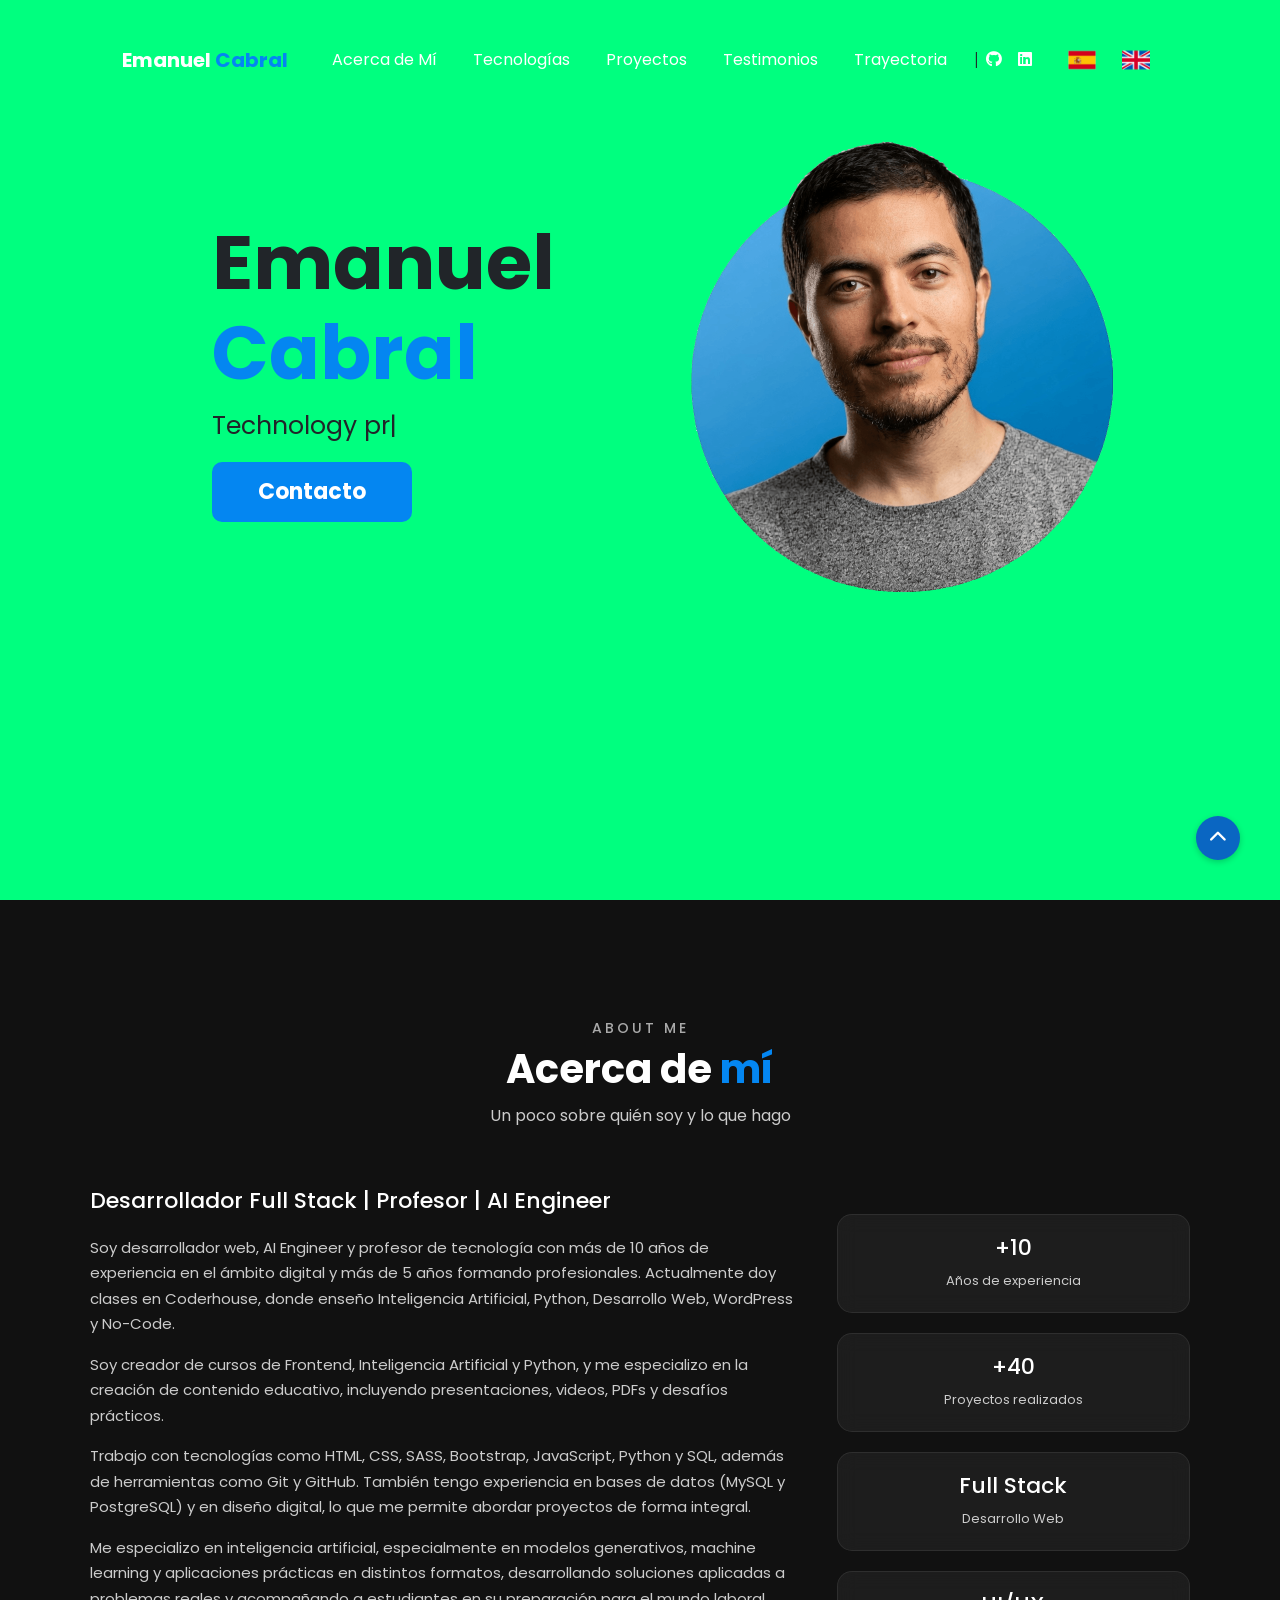
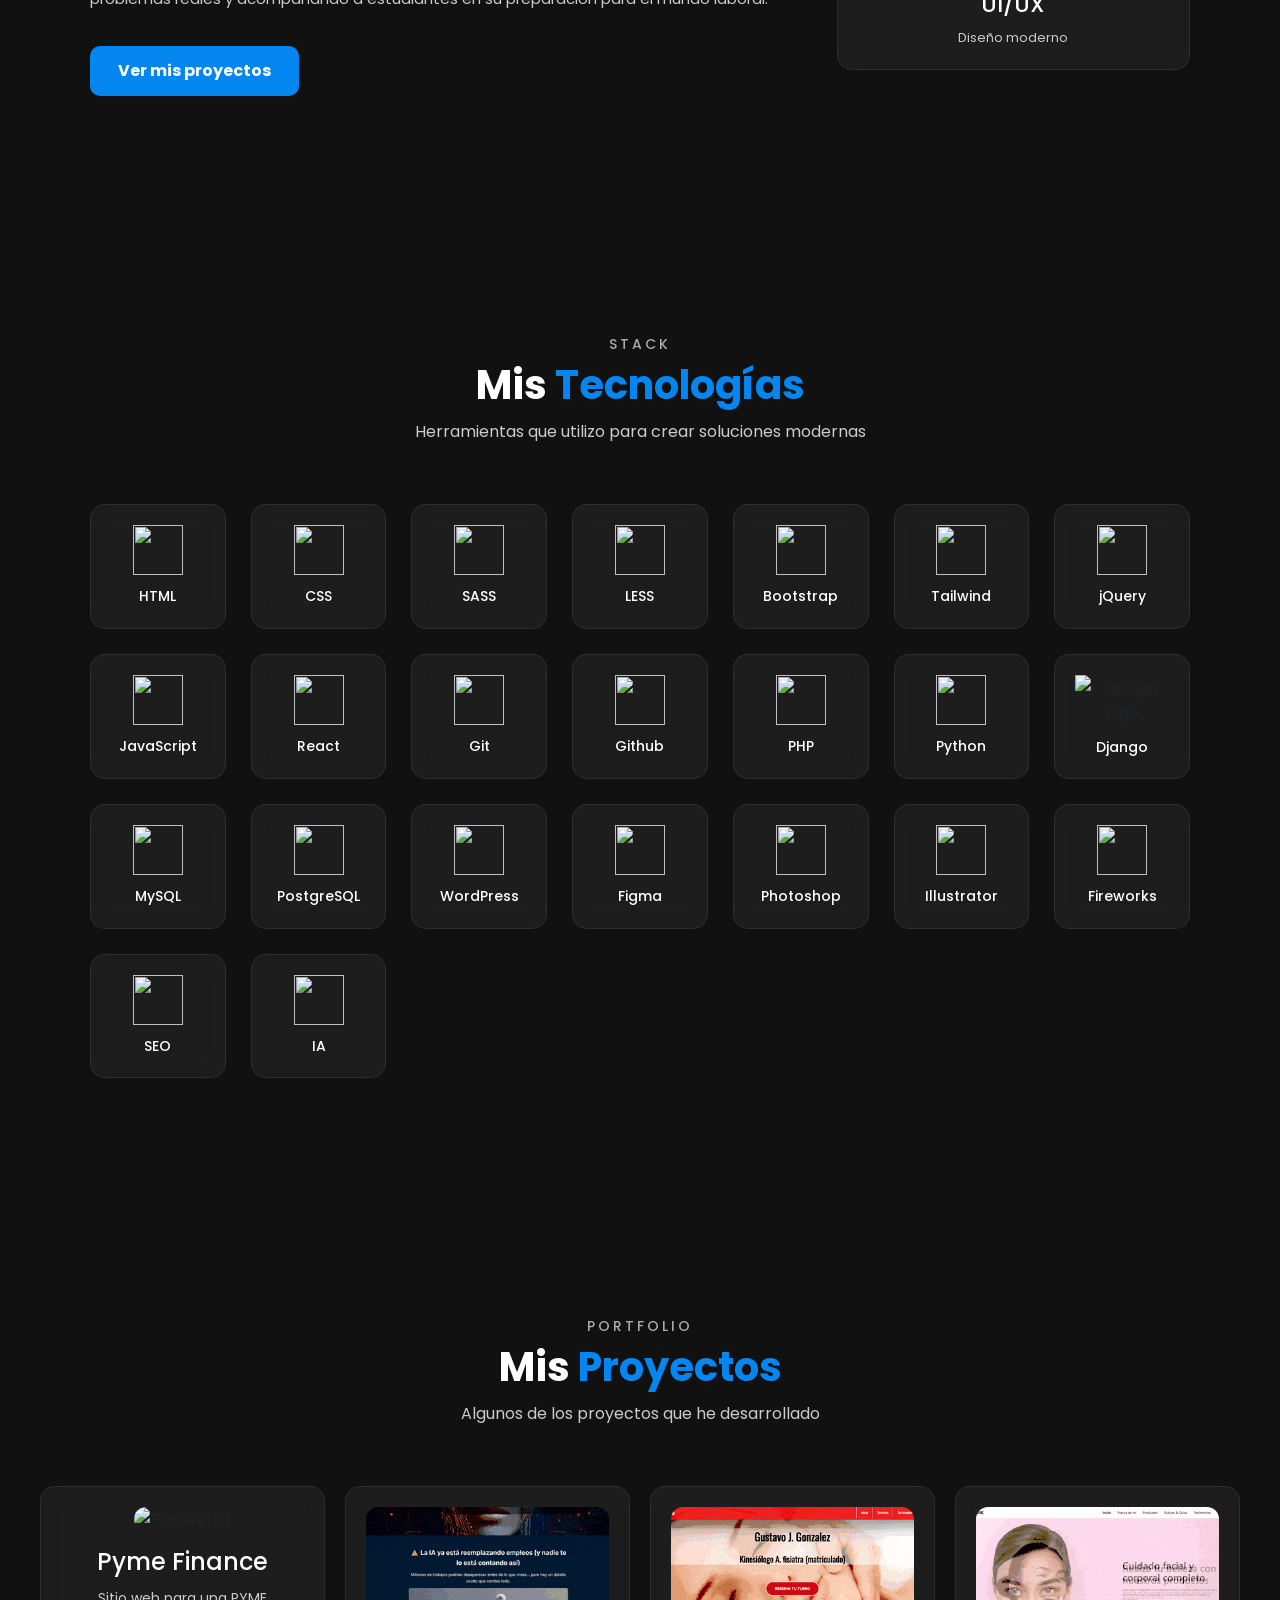
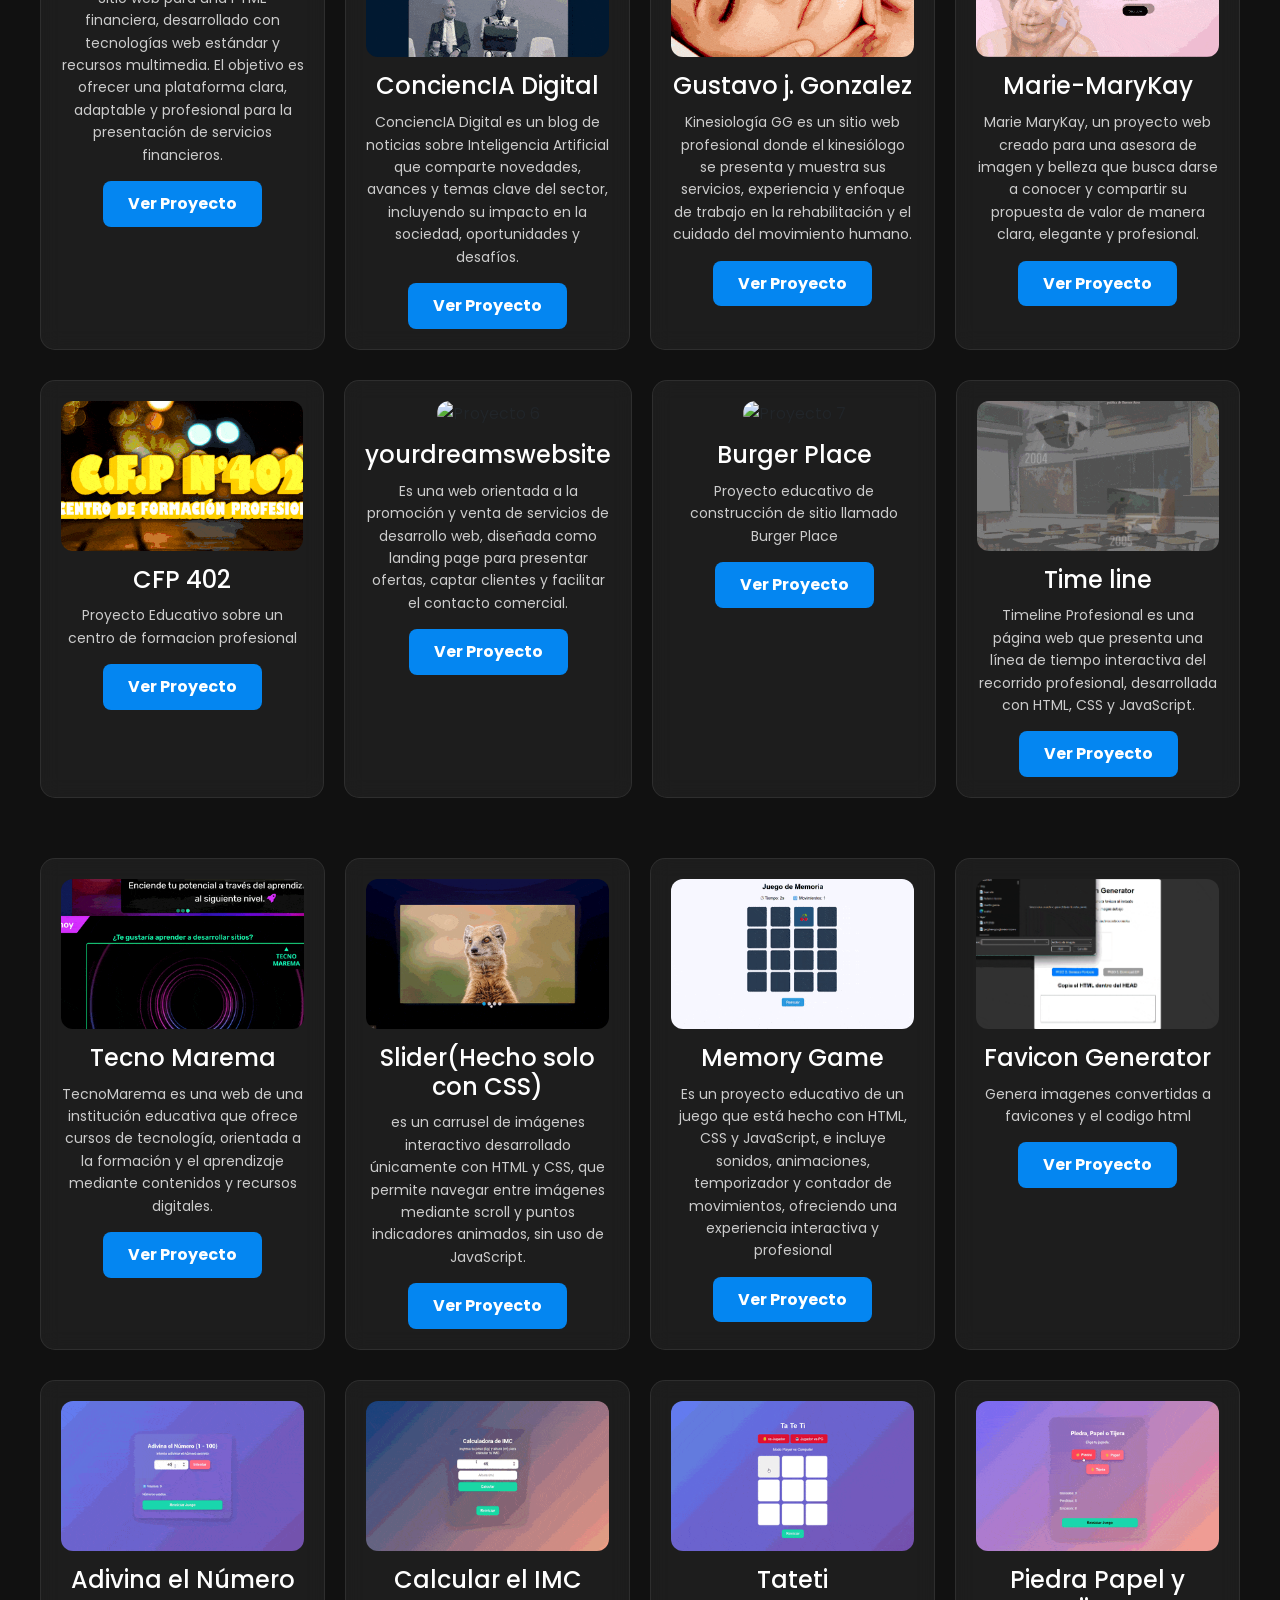
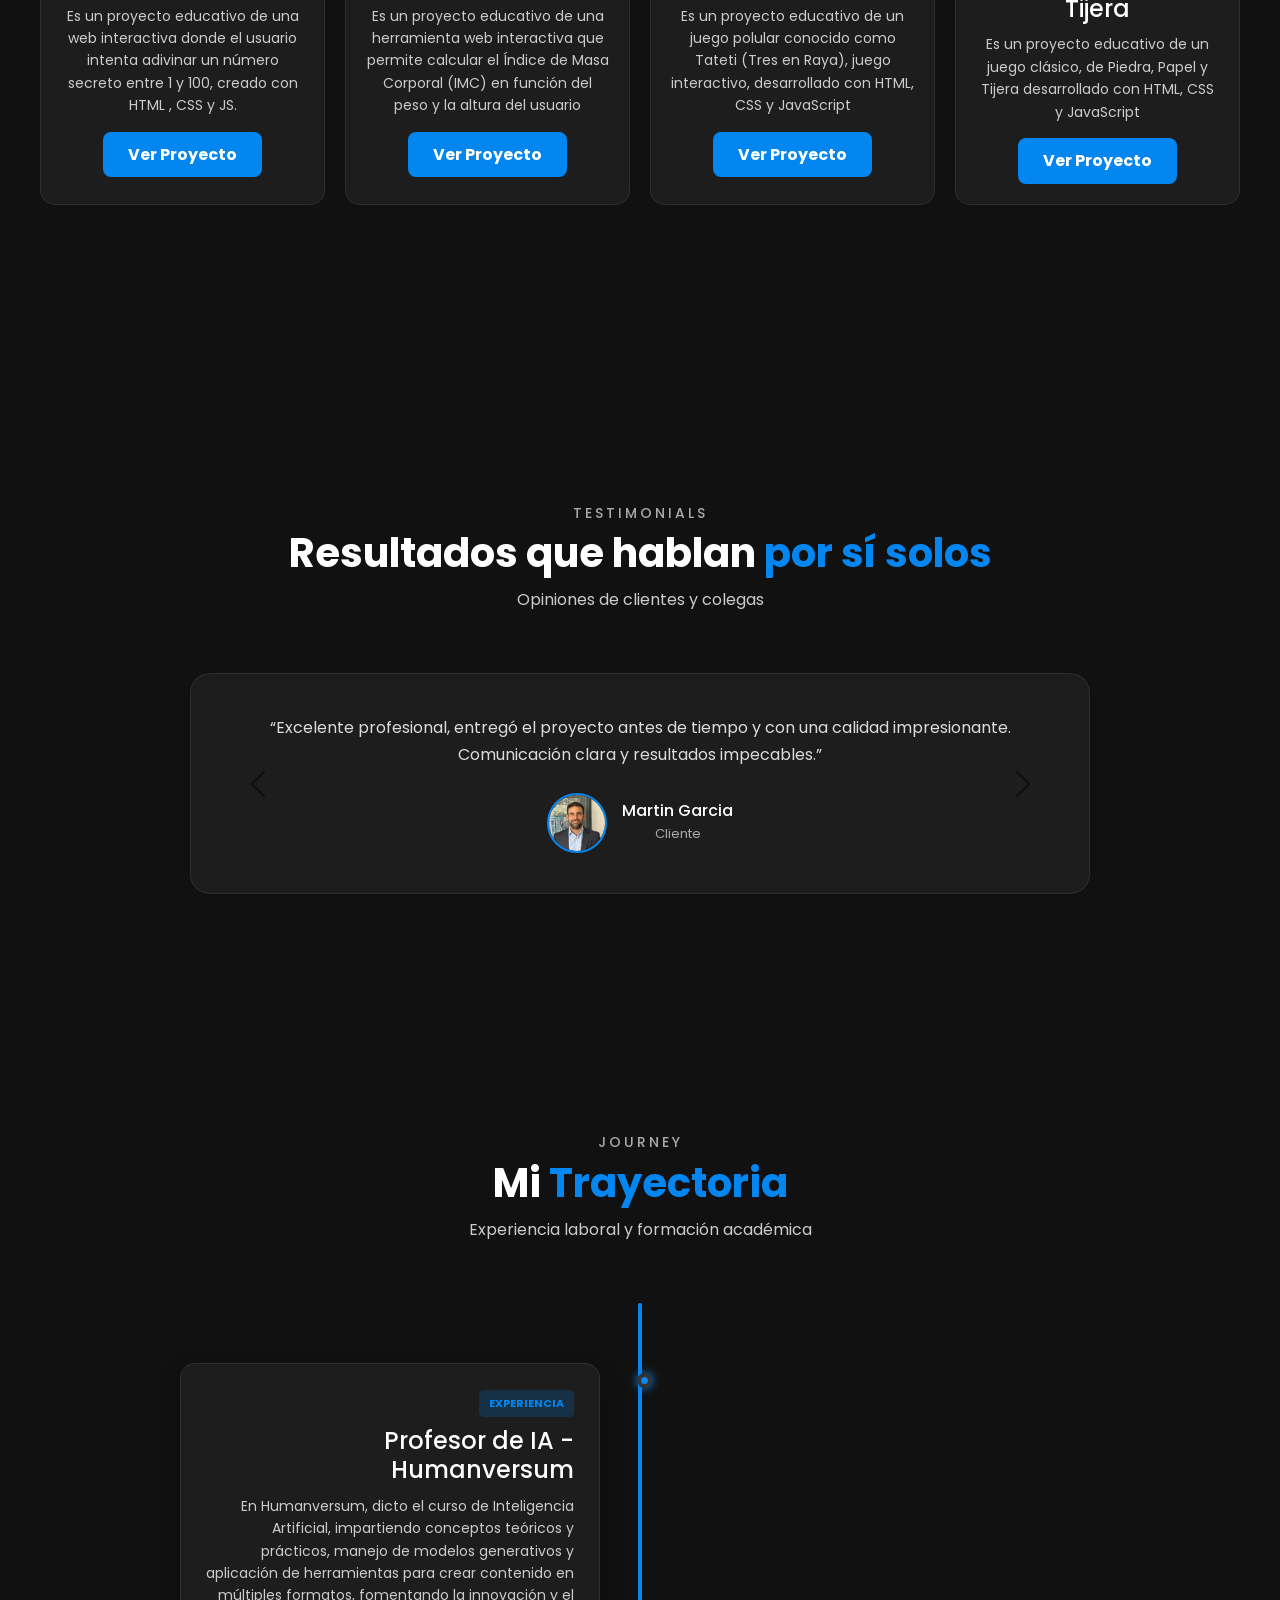
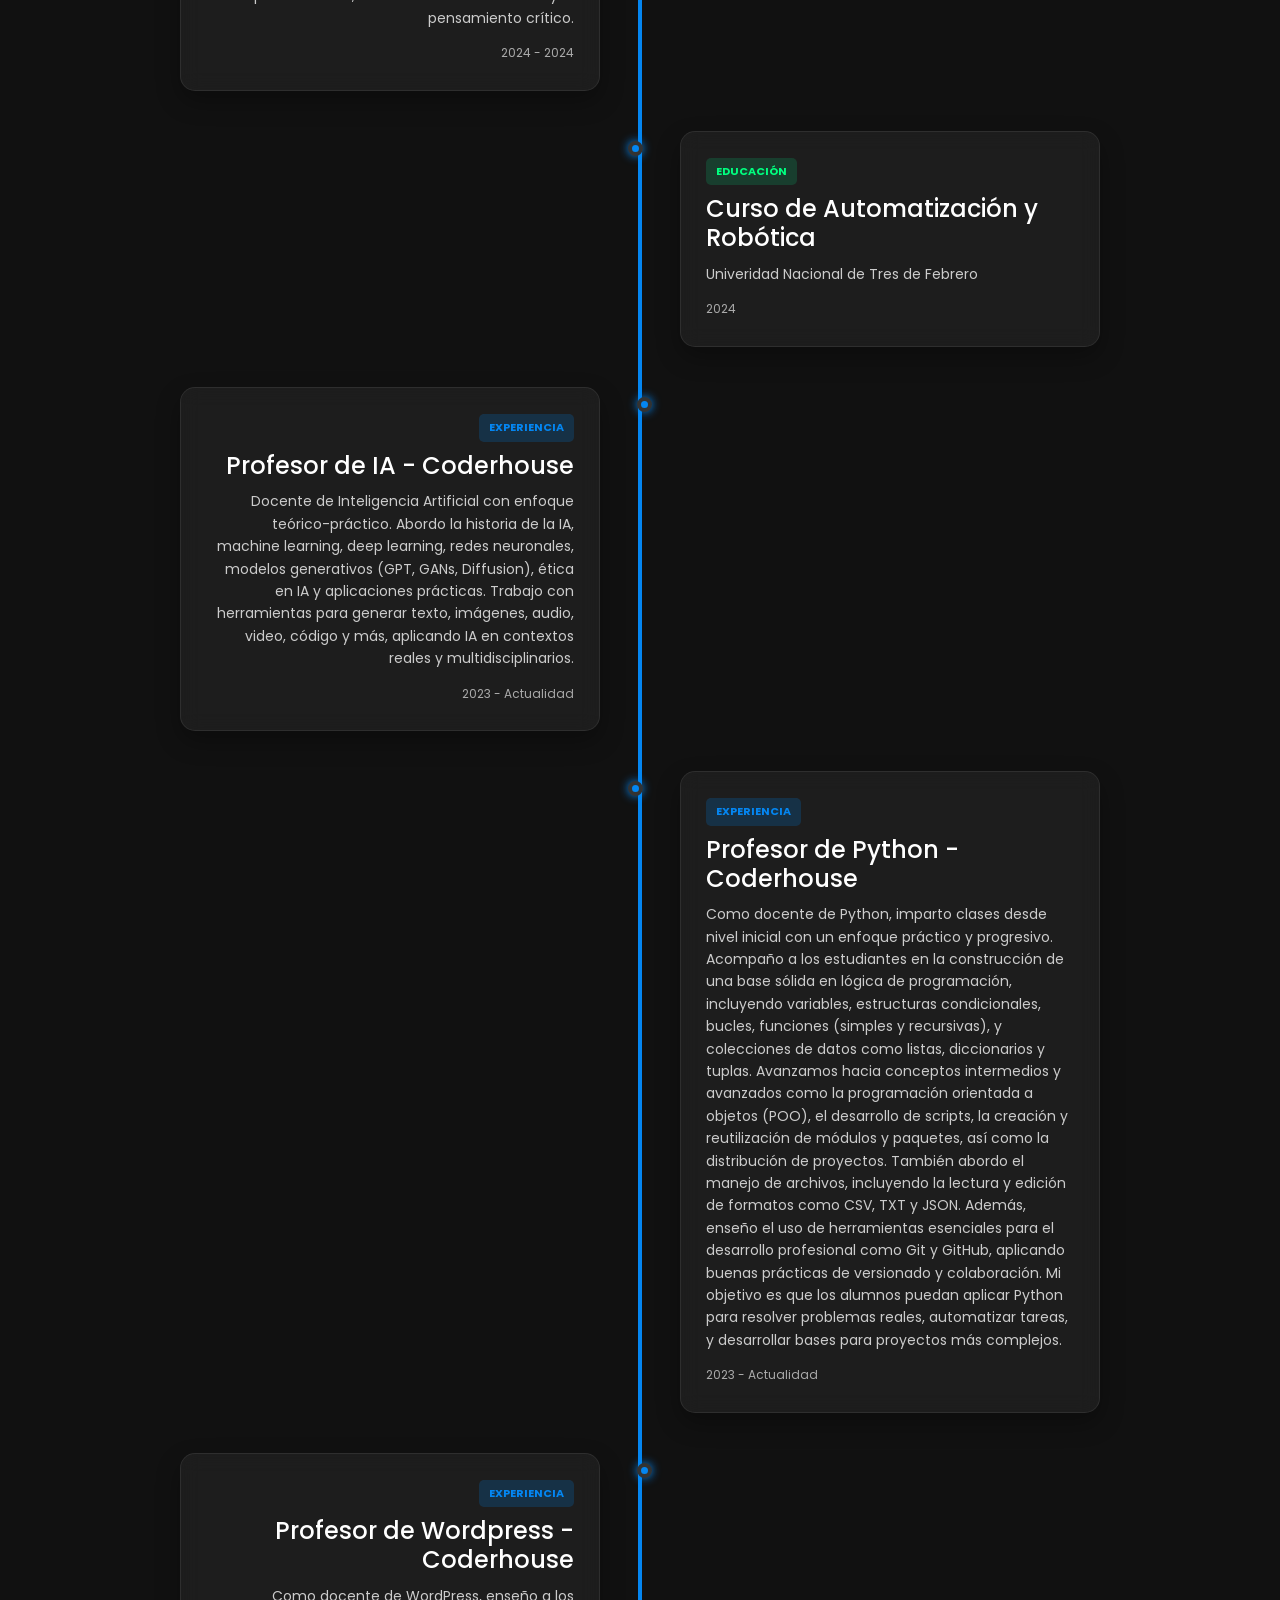
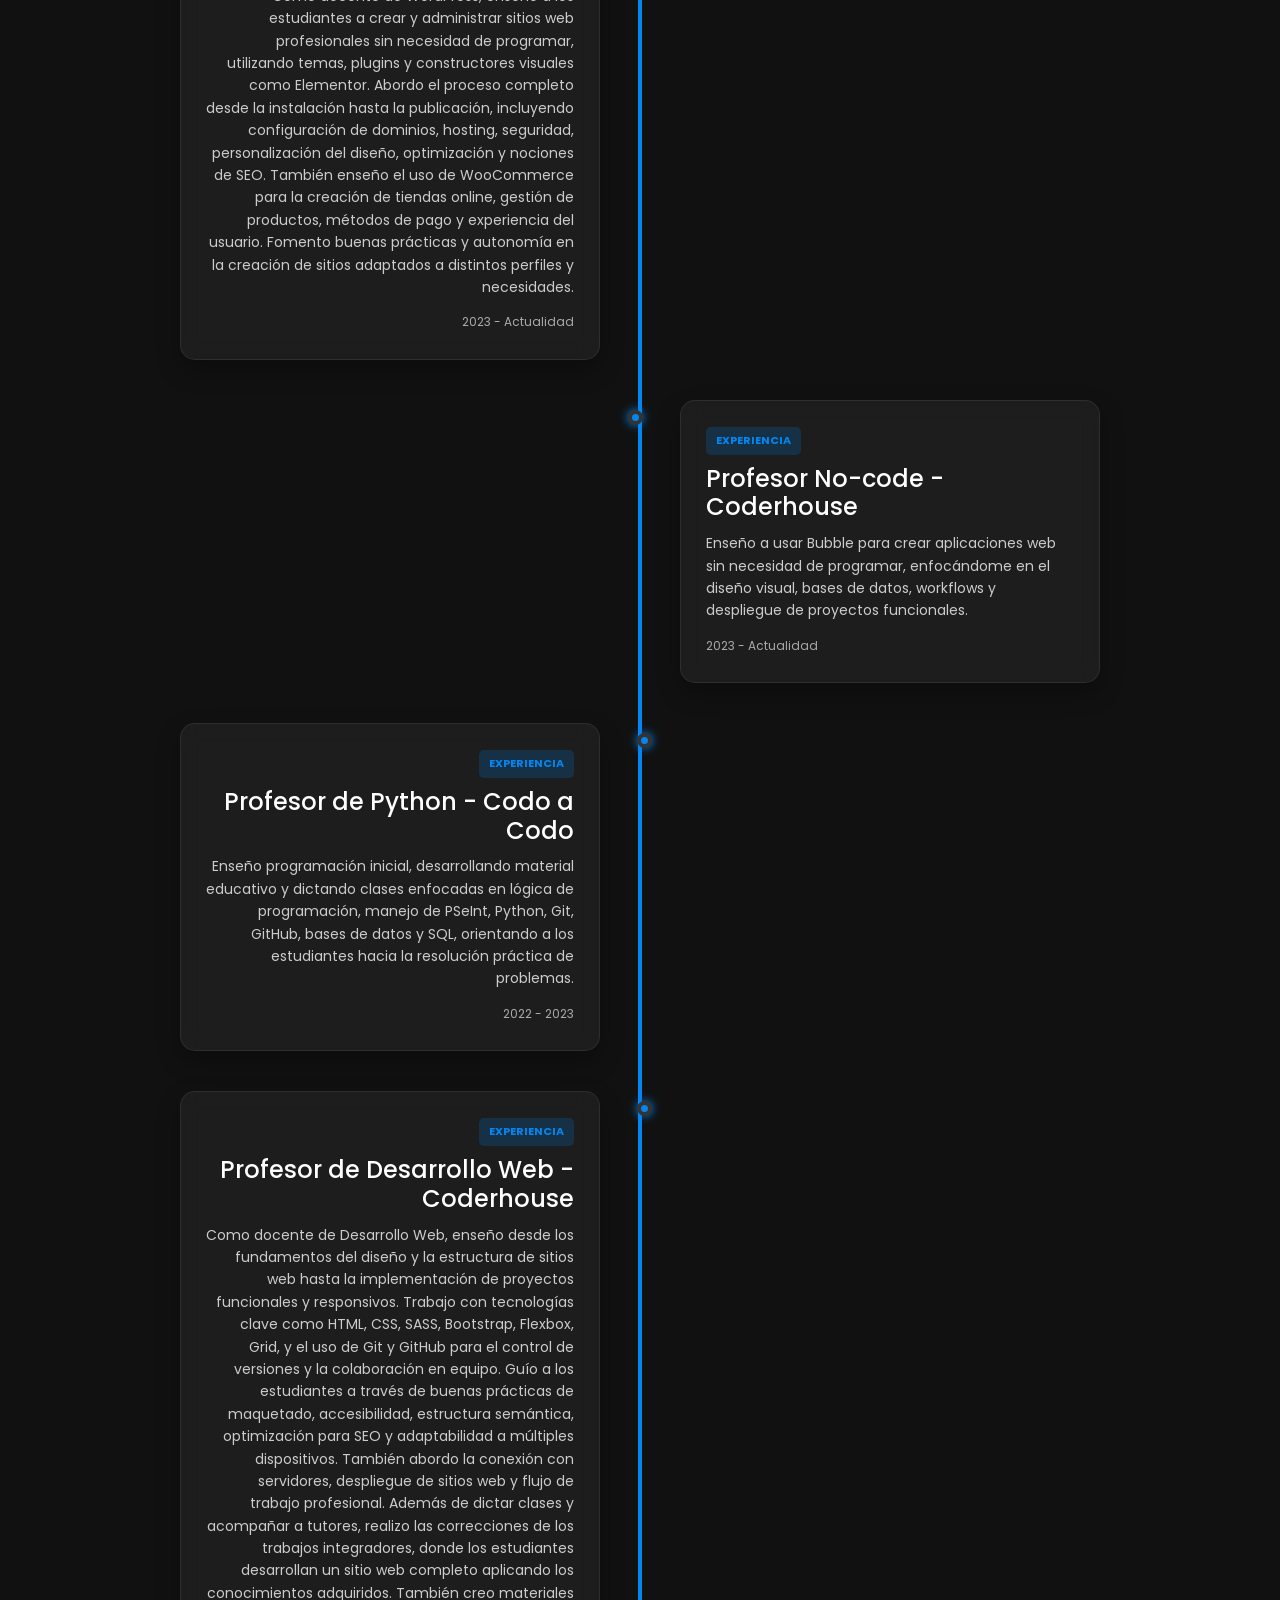
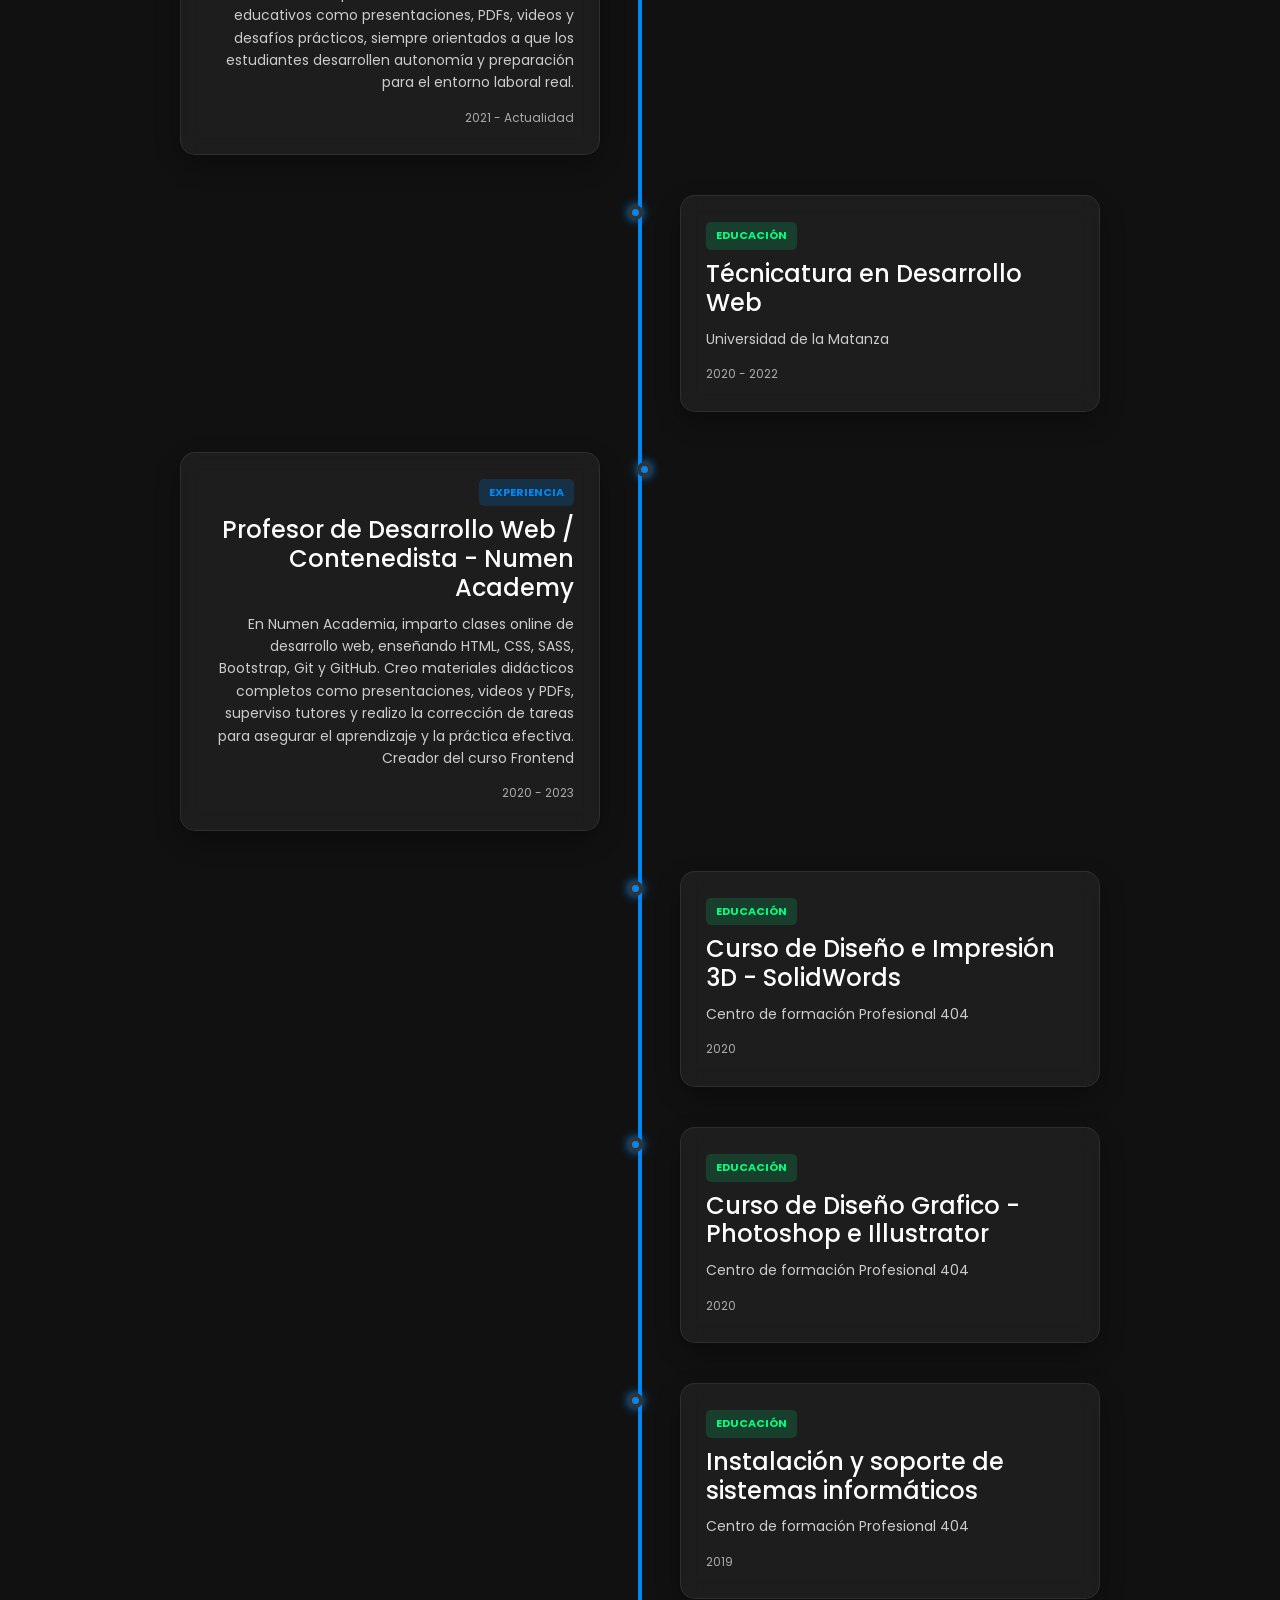
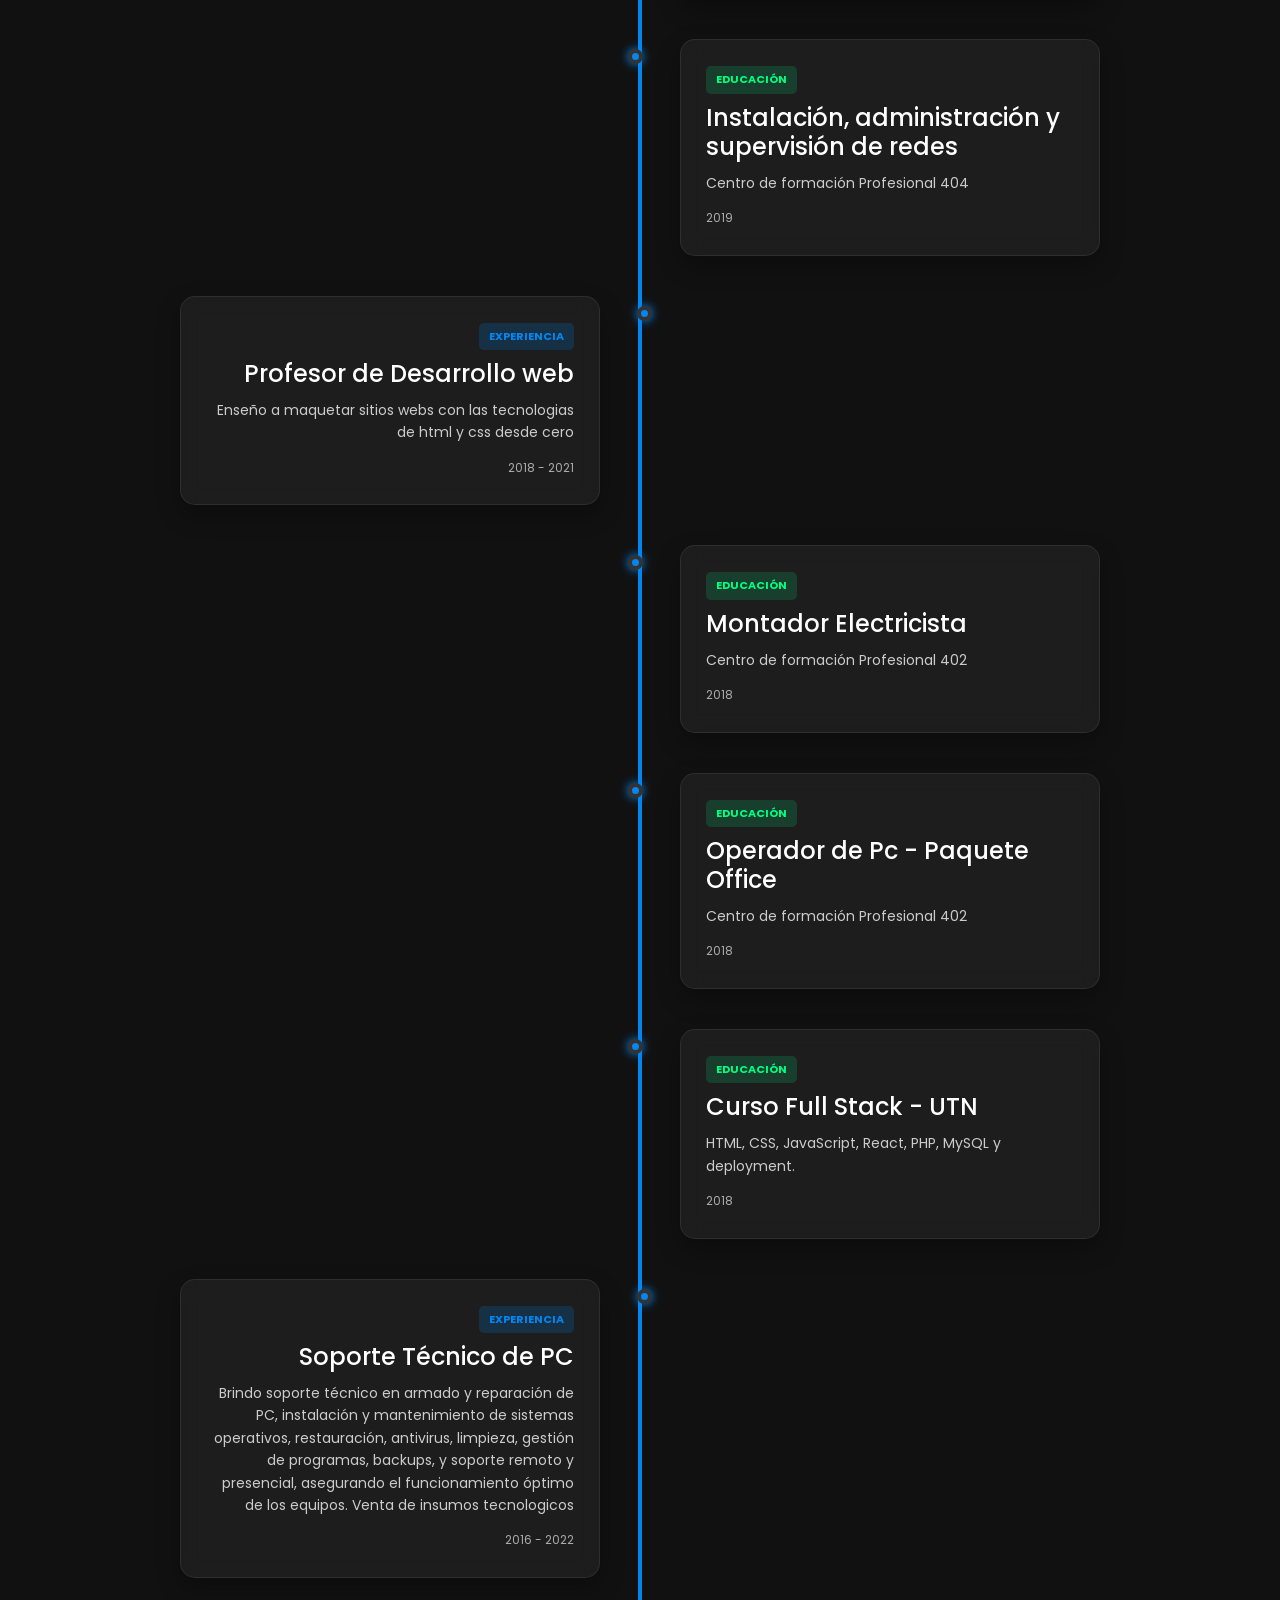
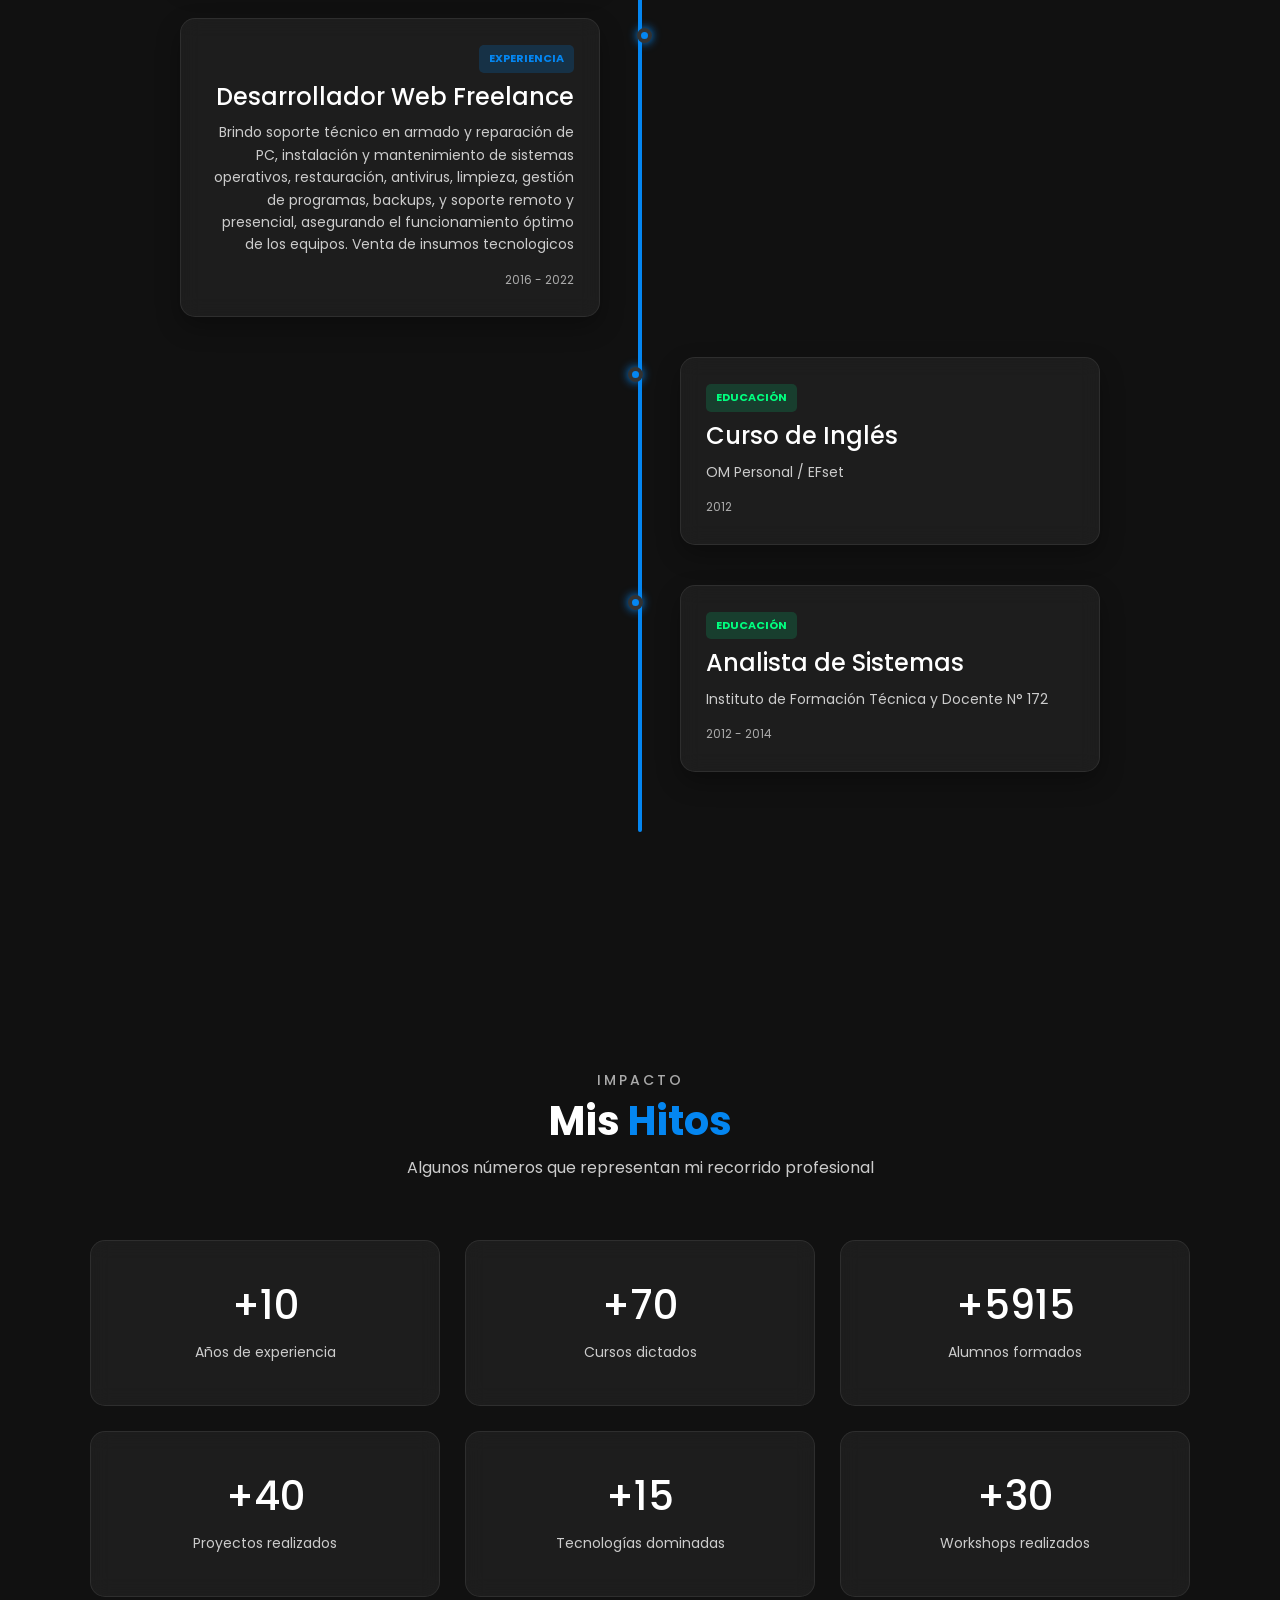
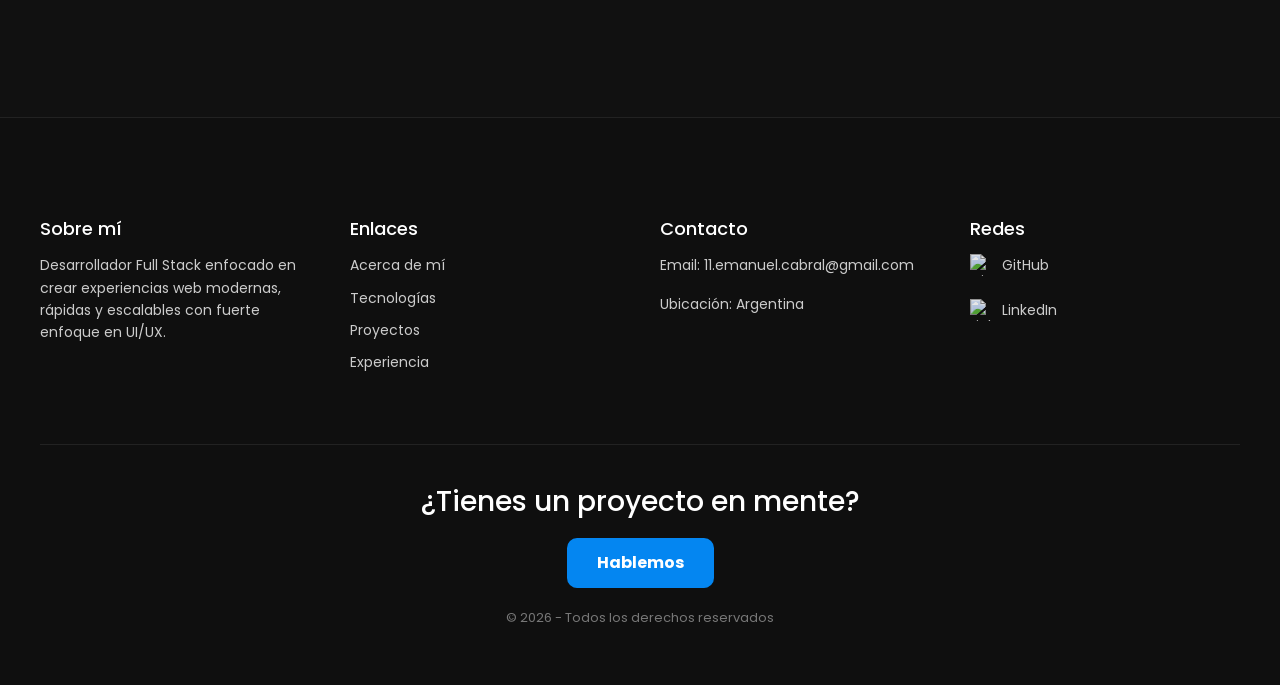
==== commit f27aa719: "clean repo" ====
--- a/index.html
+++ b/index.html
@@ -881,7 +881,7 @@
       <!-- CONTACT -->
       <div class="footer-box" id="contacto">
         <h3>Contacto</h3>
-        <p>Email: 11emacabral@gmail.com</p>
+        <p>Email: 11.emanuel.cabral@gmail.com</p>
         <p>Ubicación: Argentina</p>
       </div>
 
@@ -996,4 +996,4 @@
 </script>
 
 </body>
-</html>
+</html>
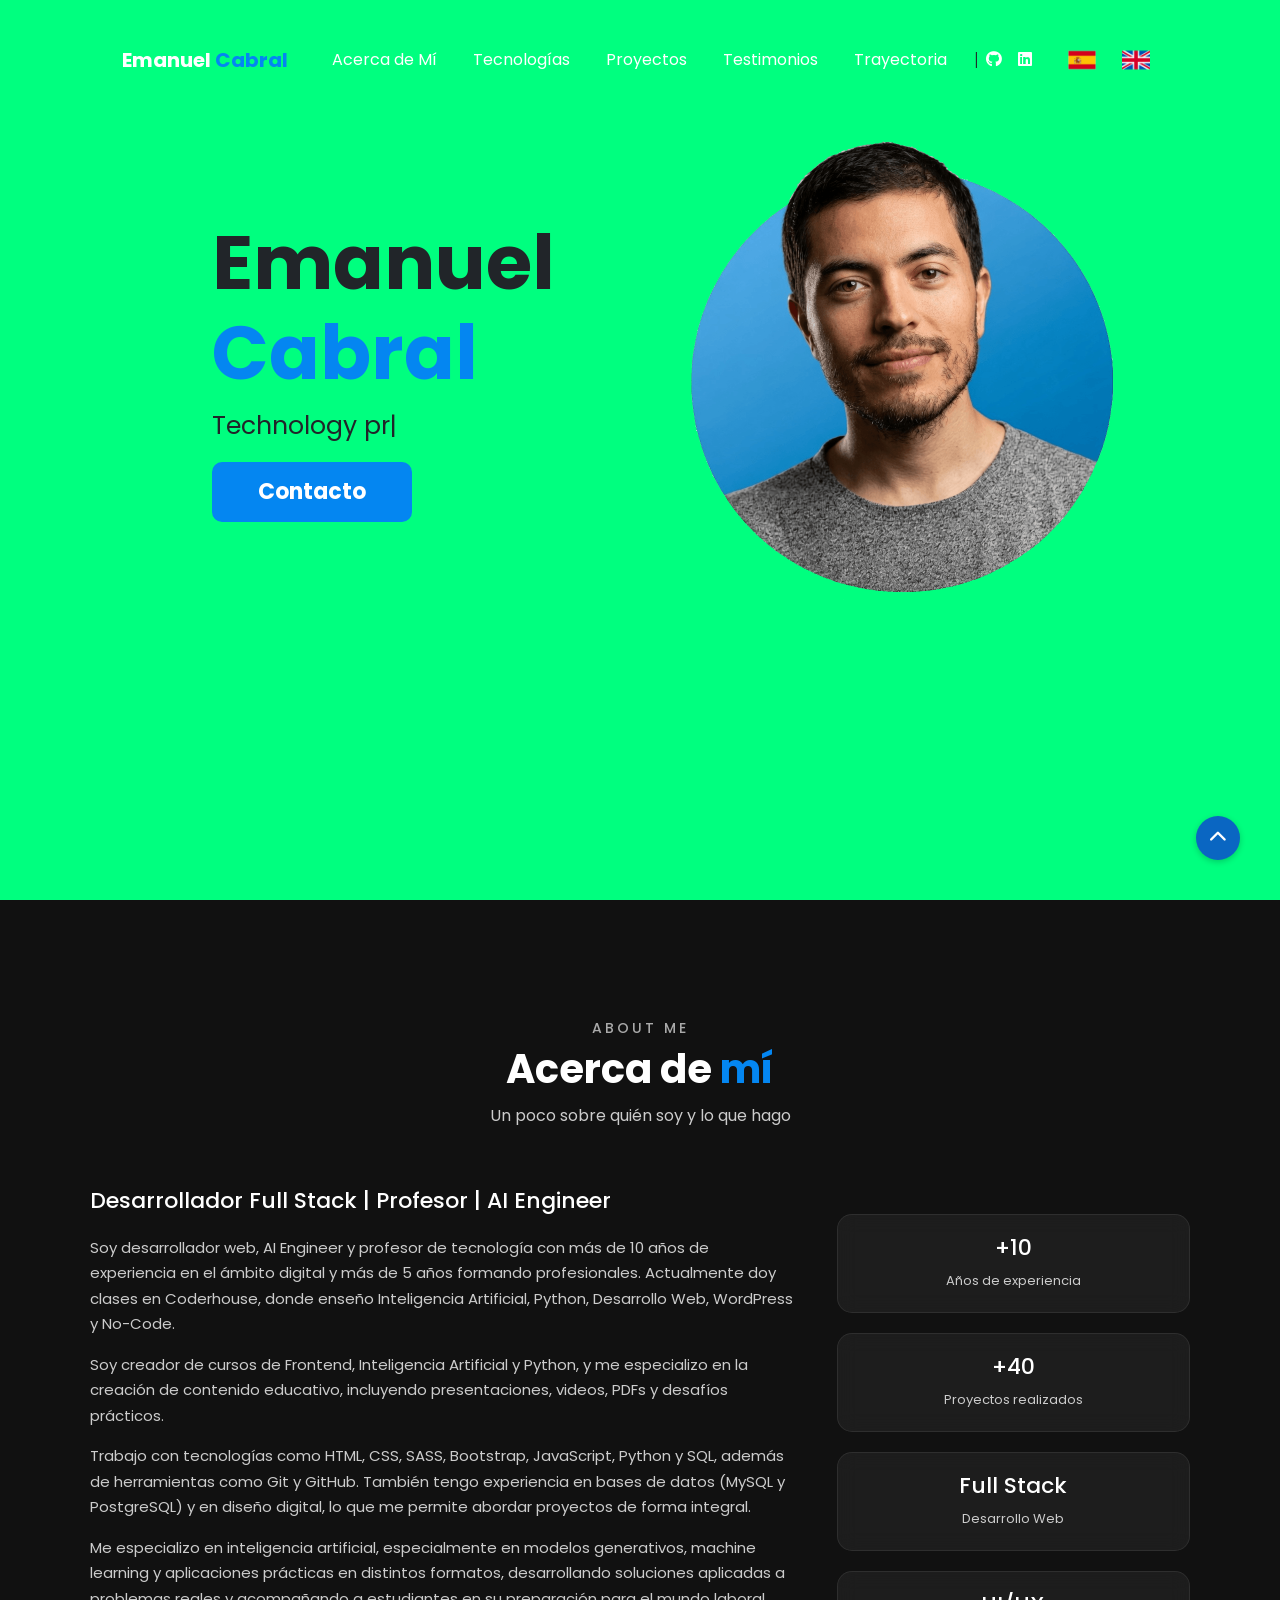
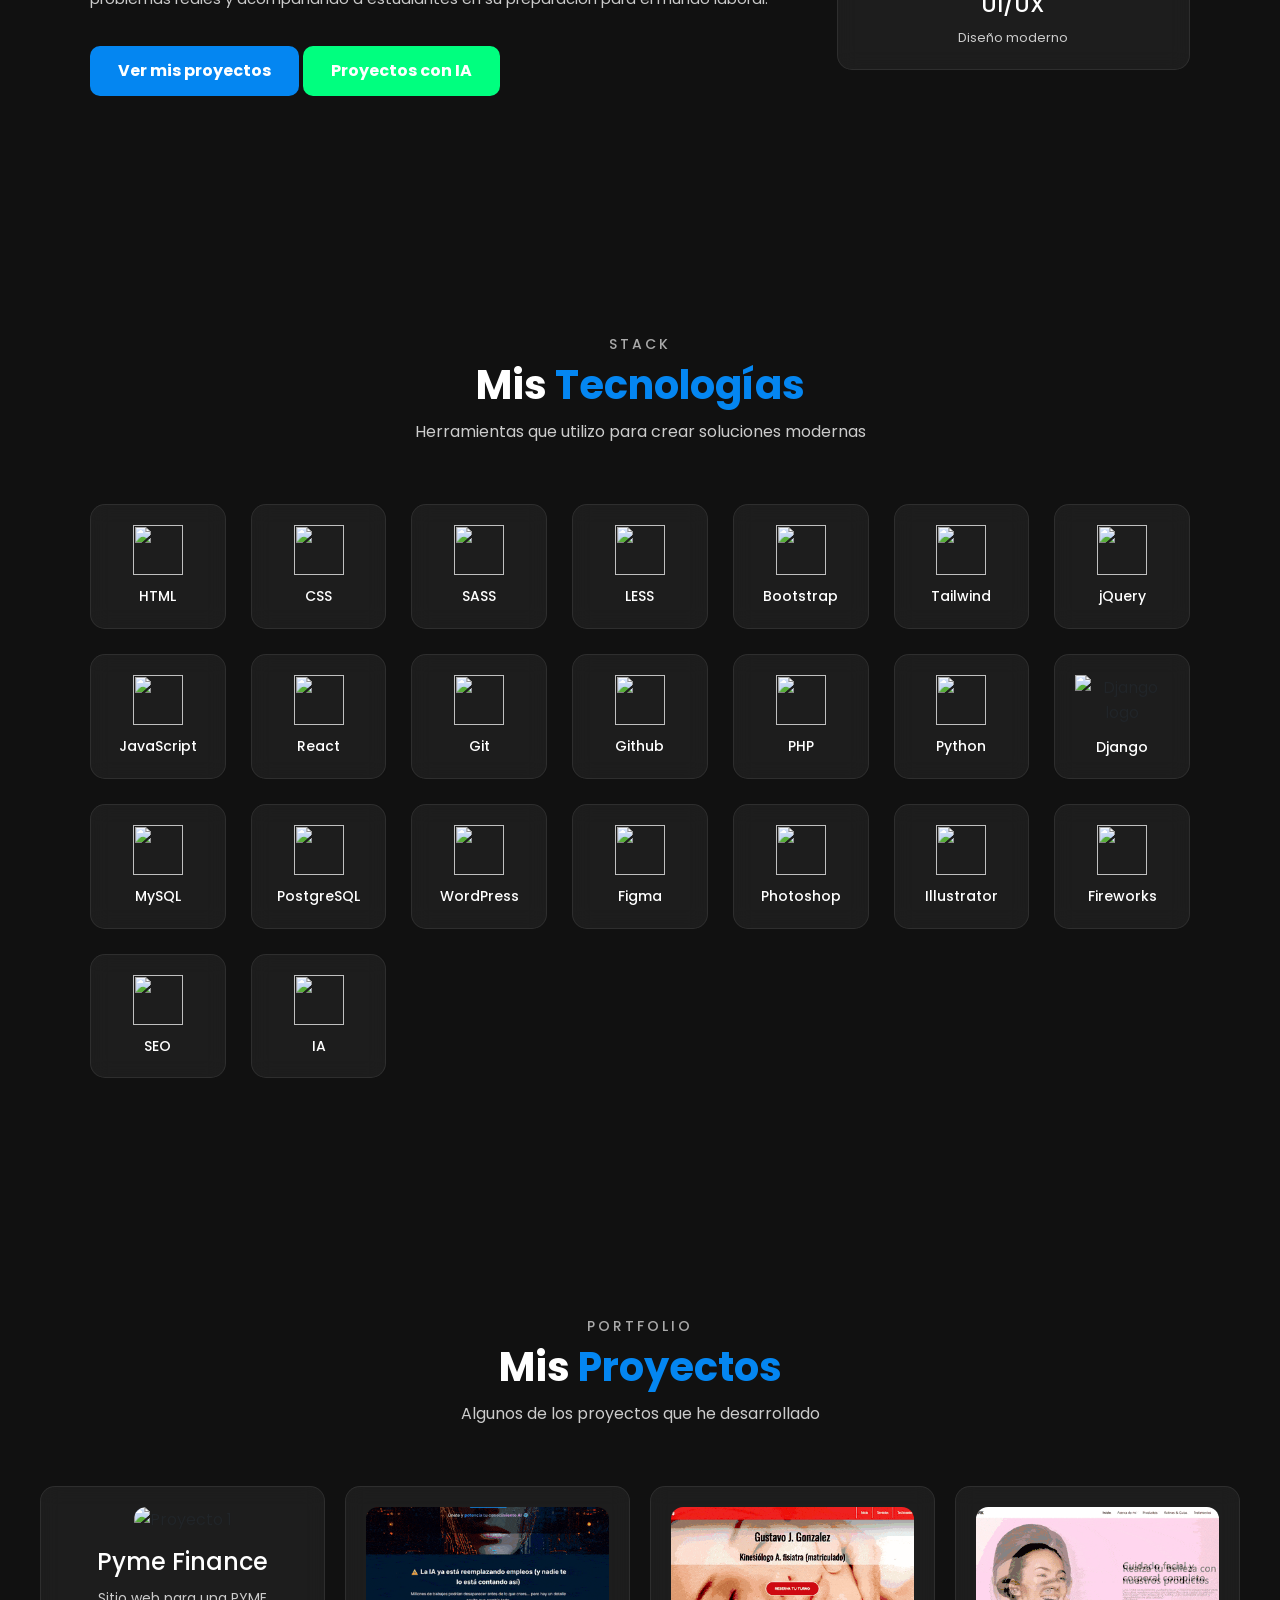
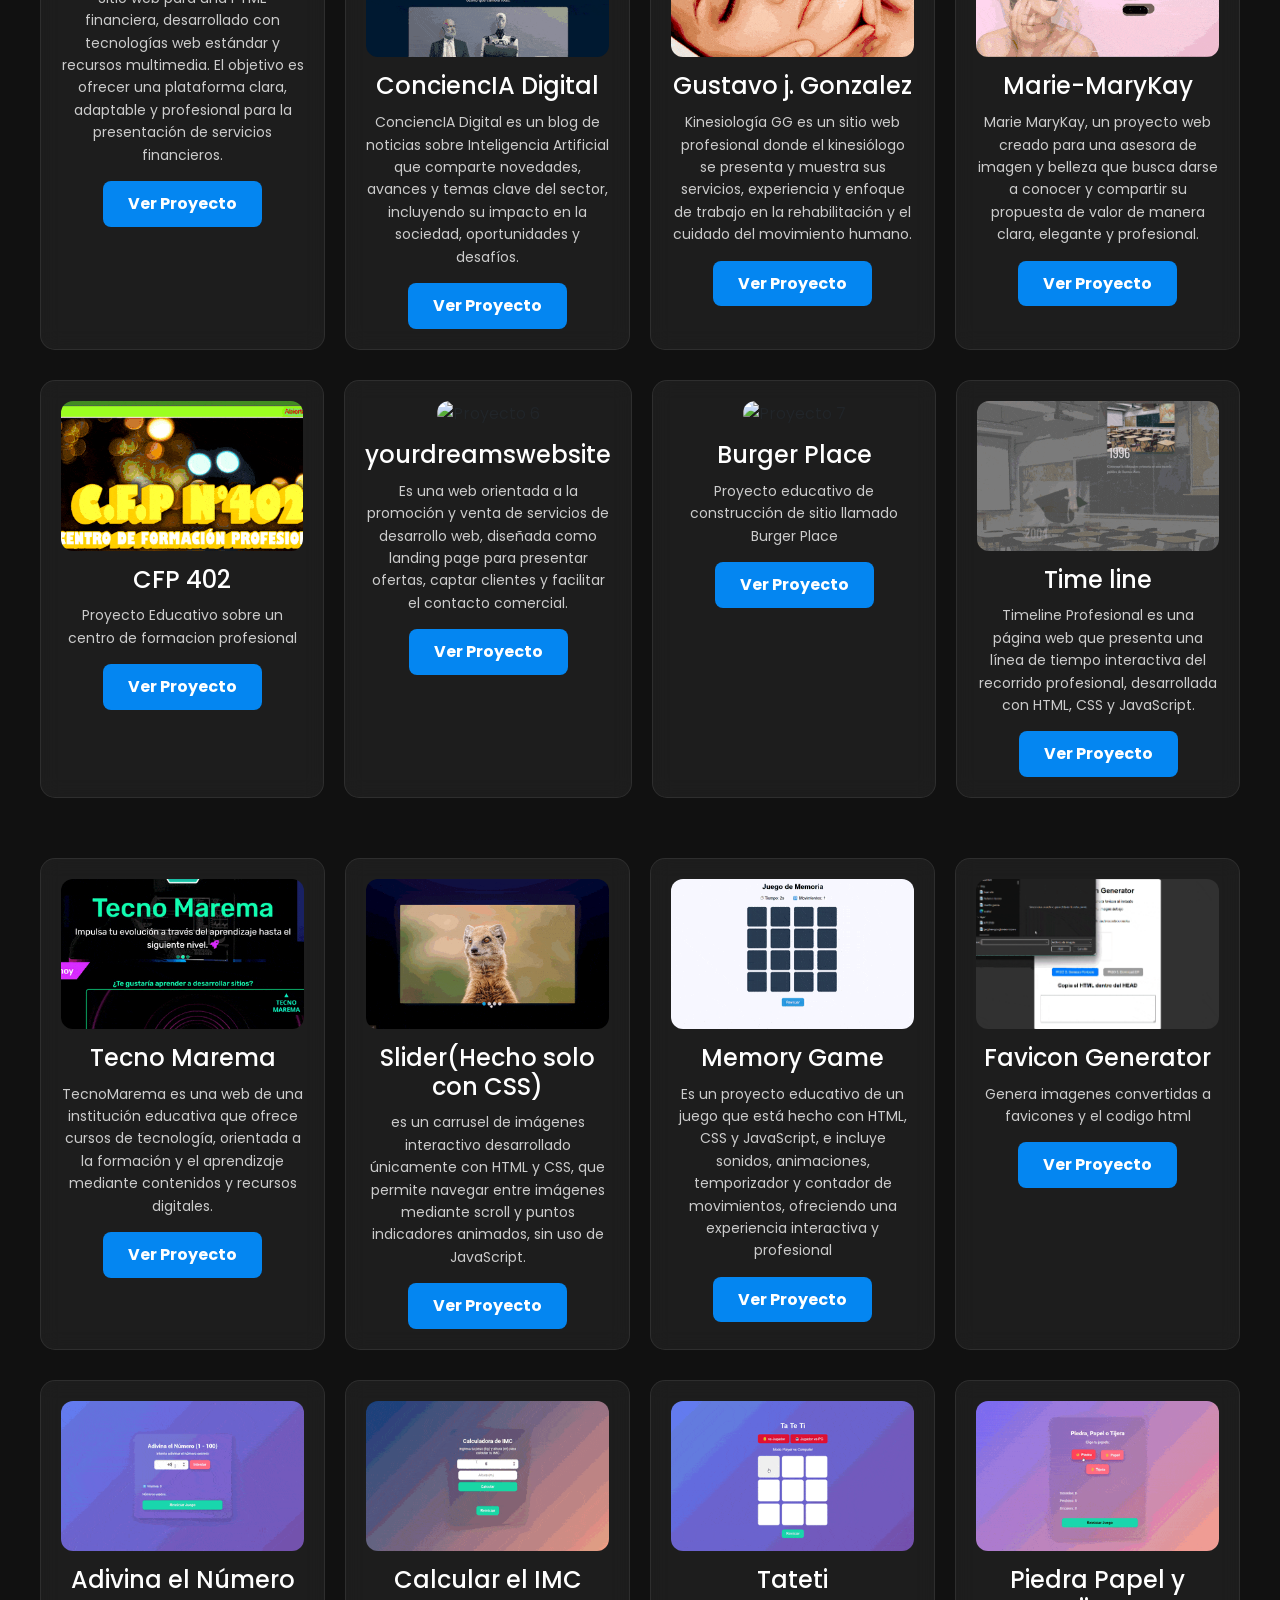
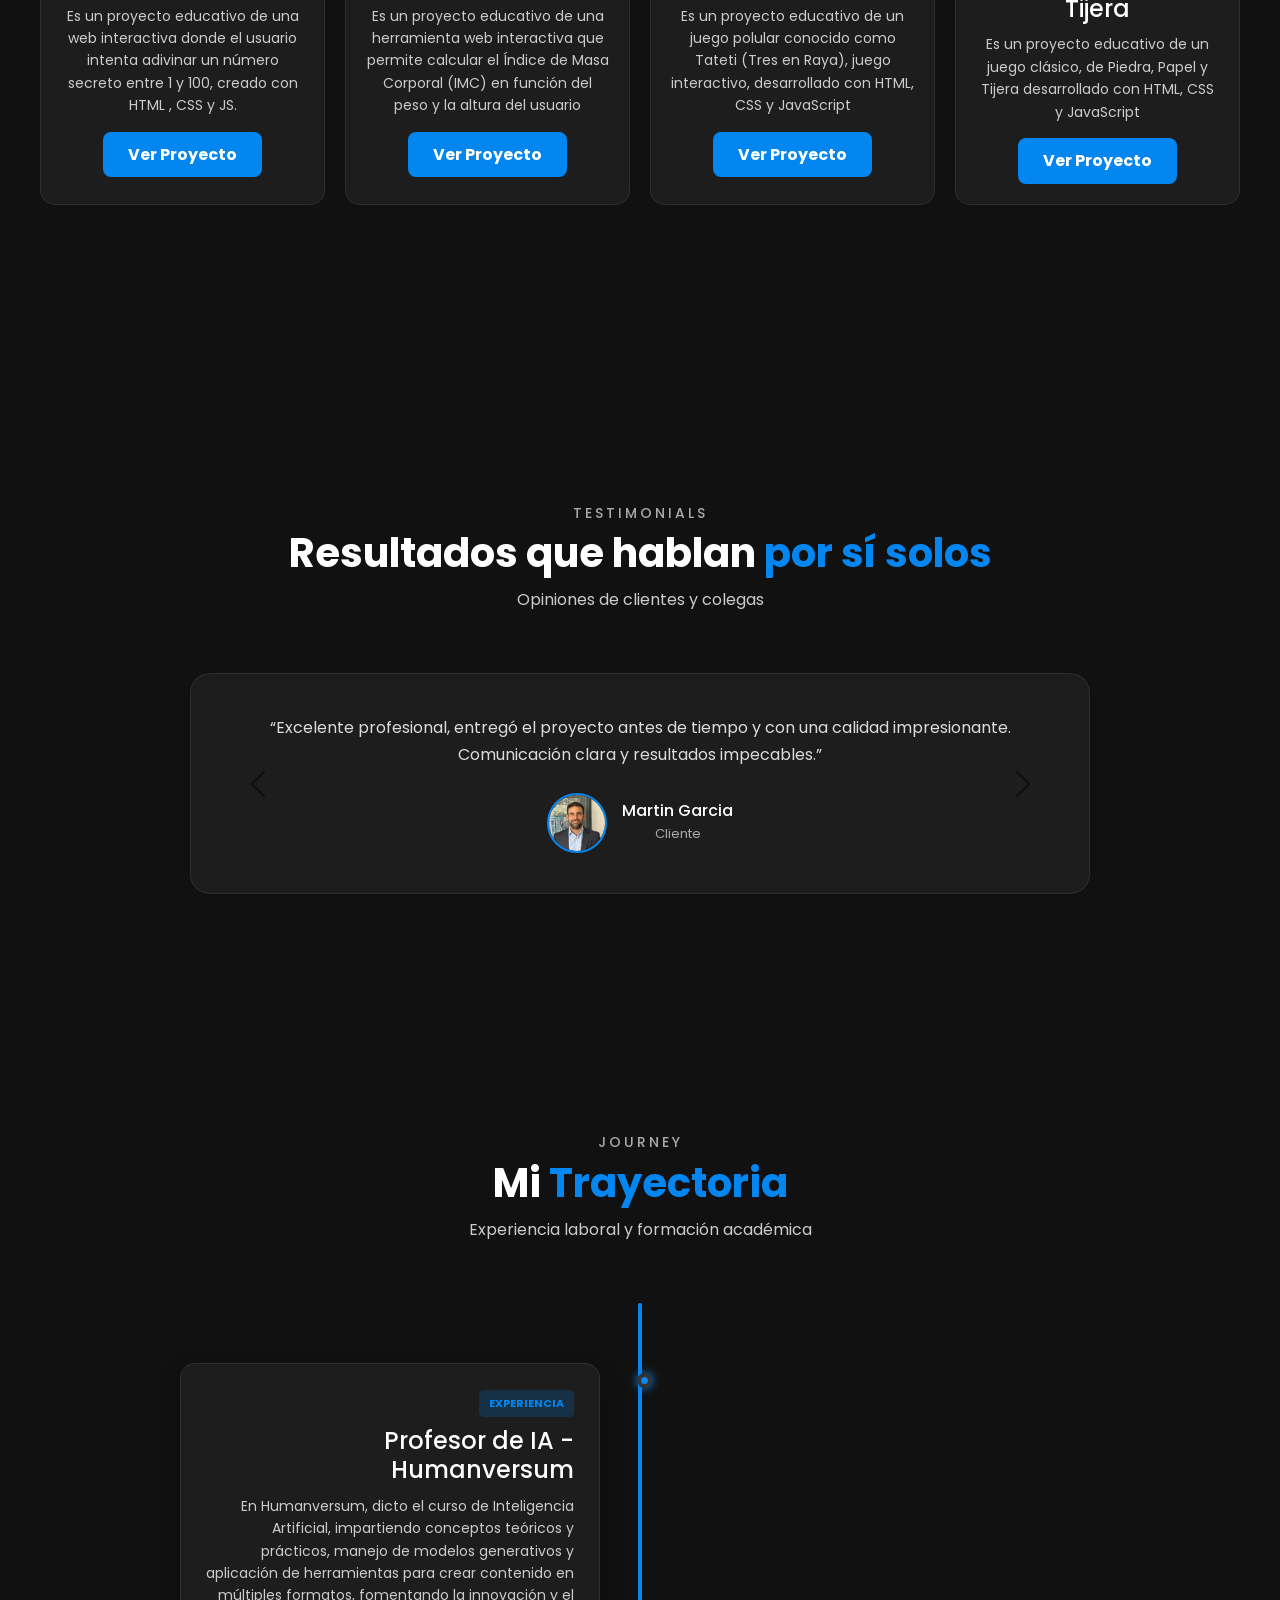
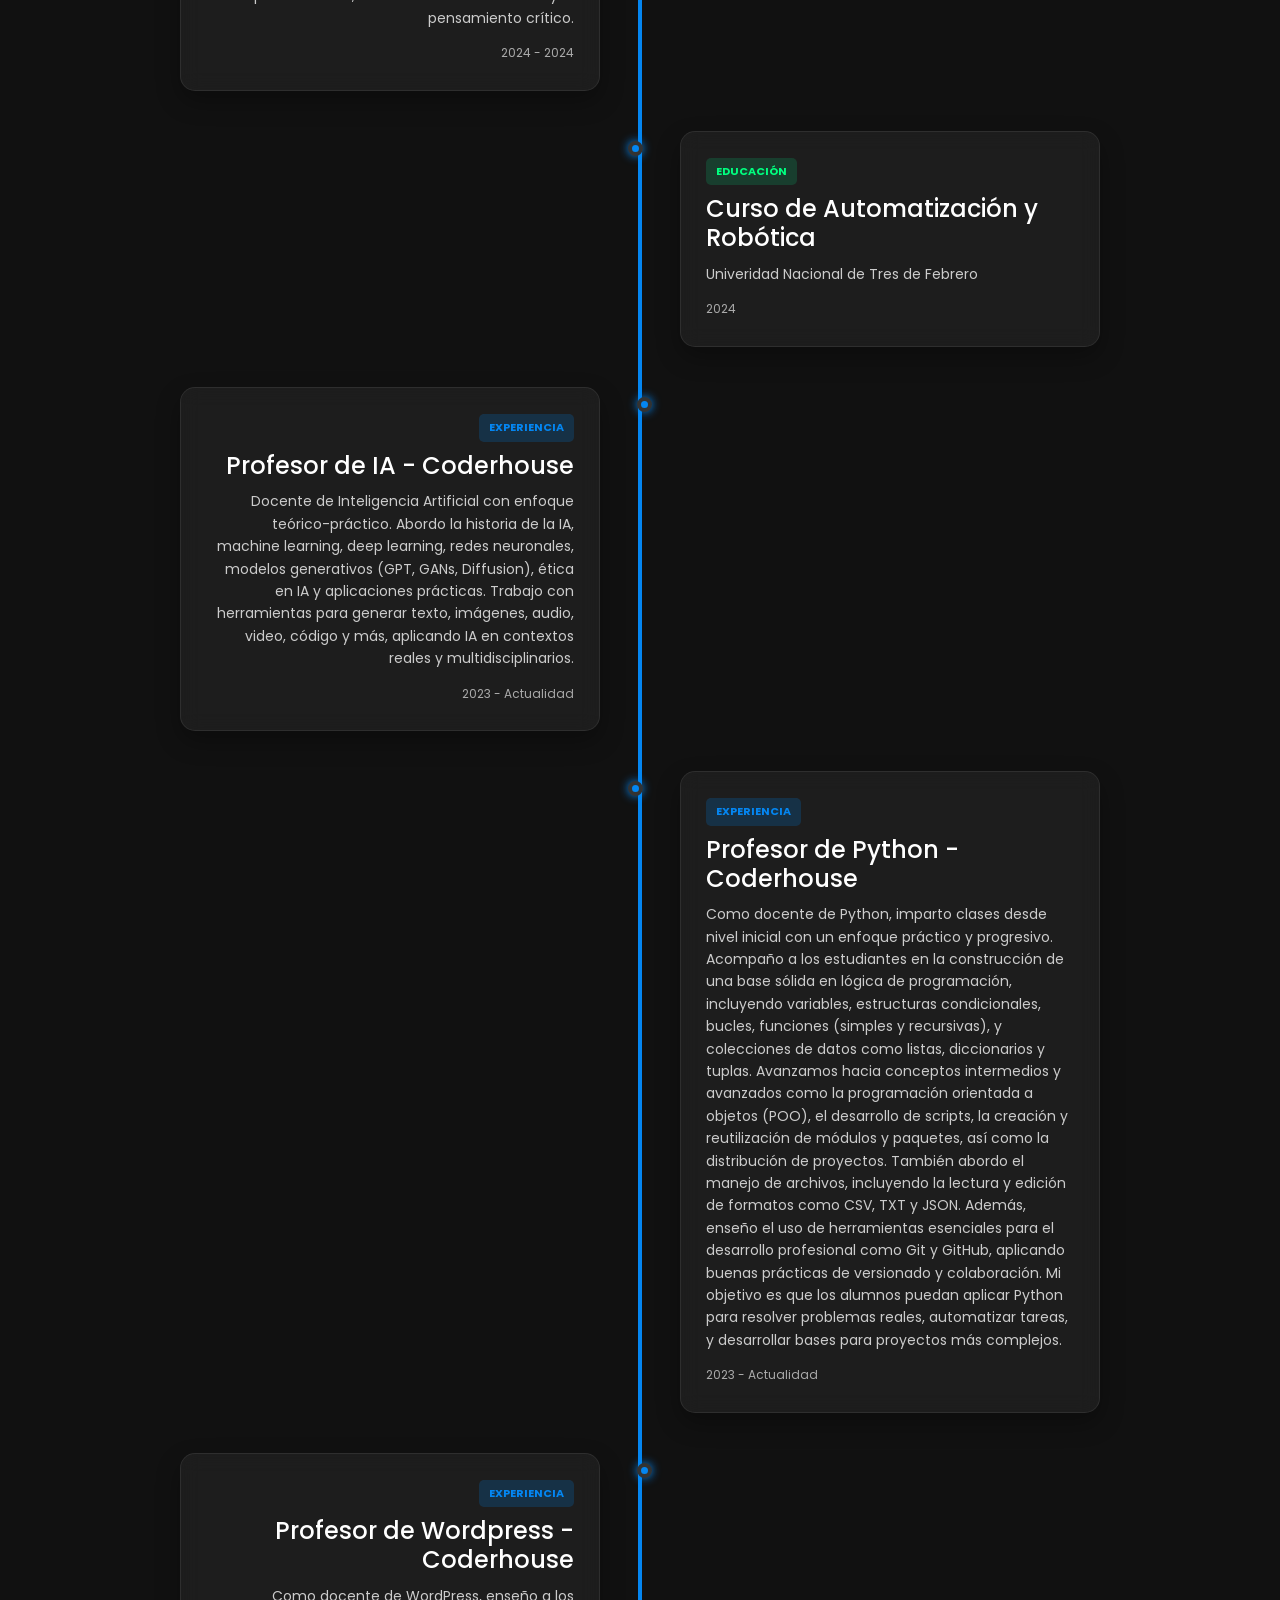
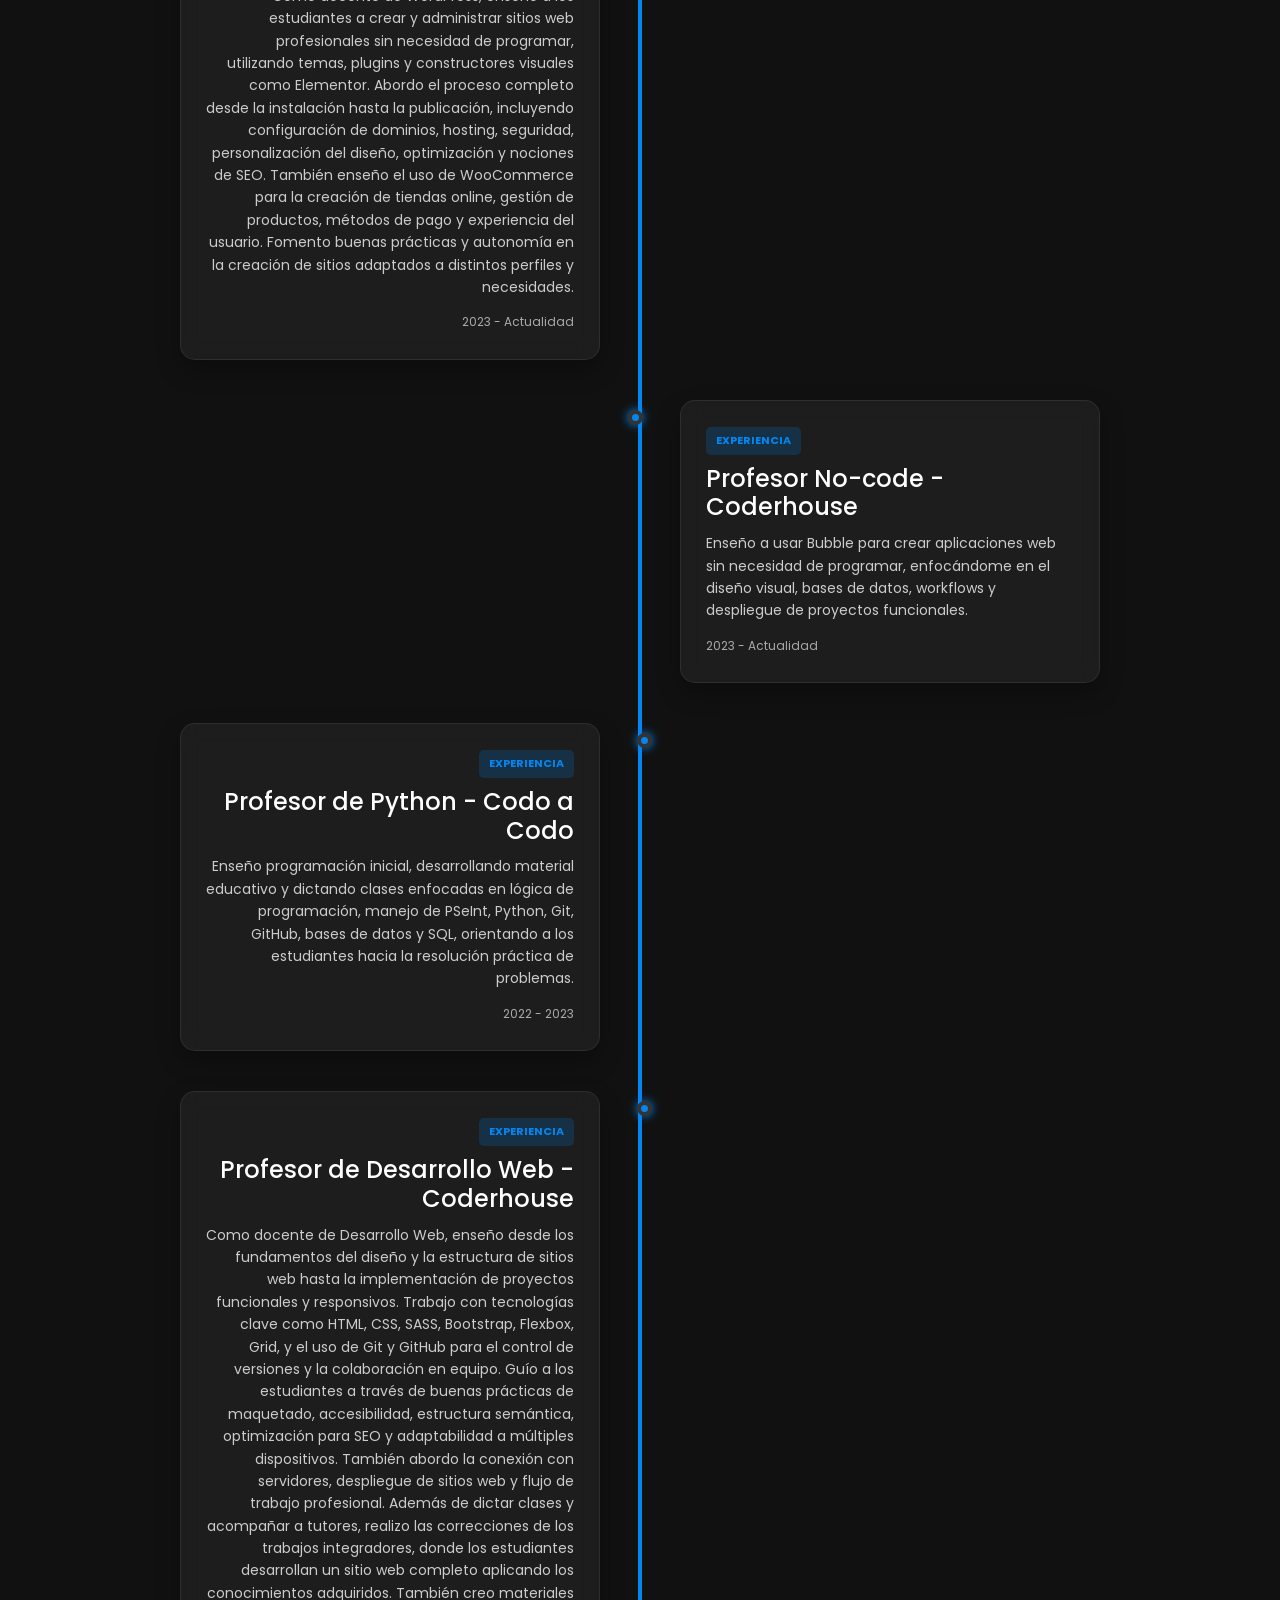
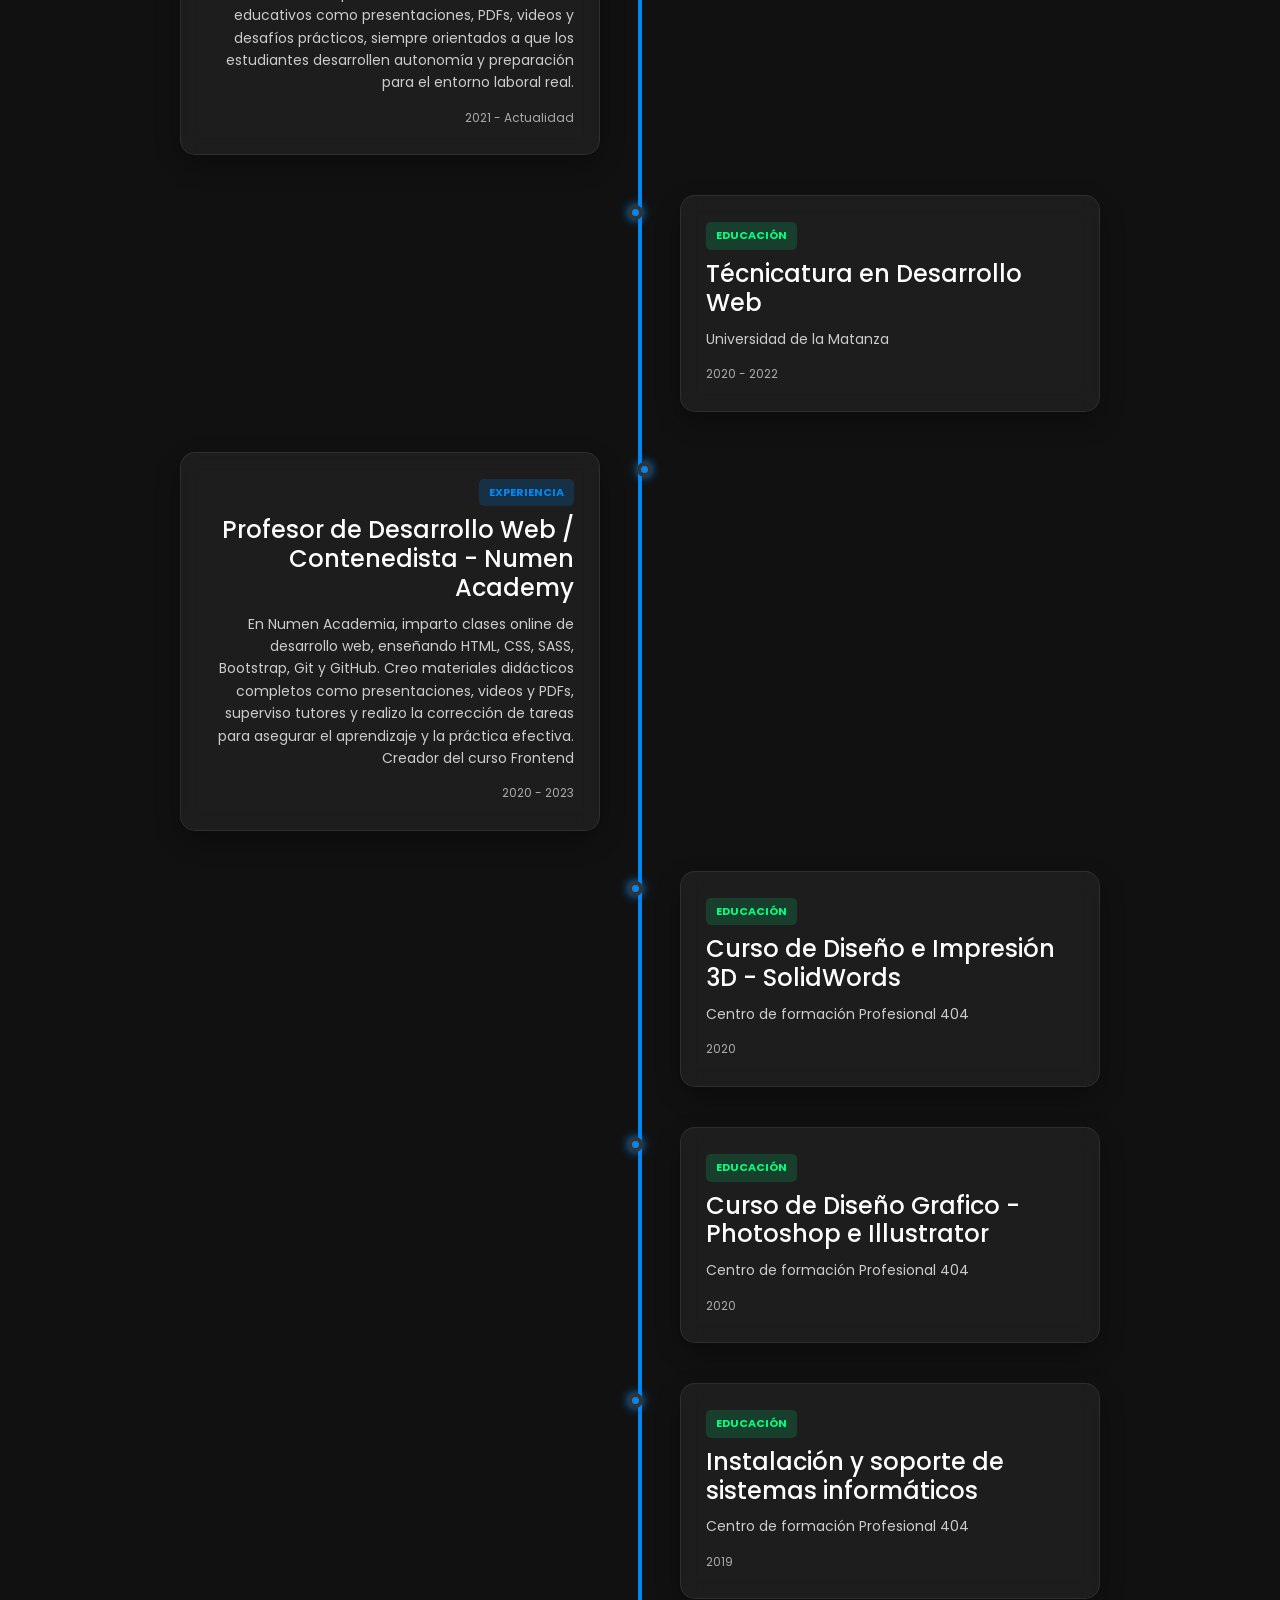
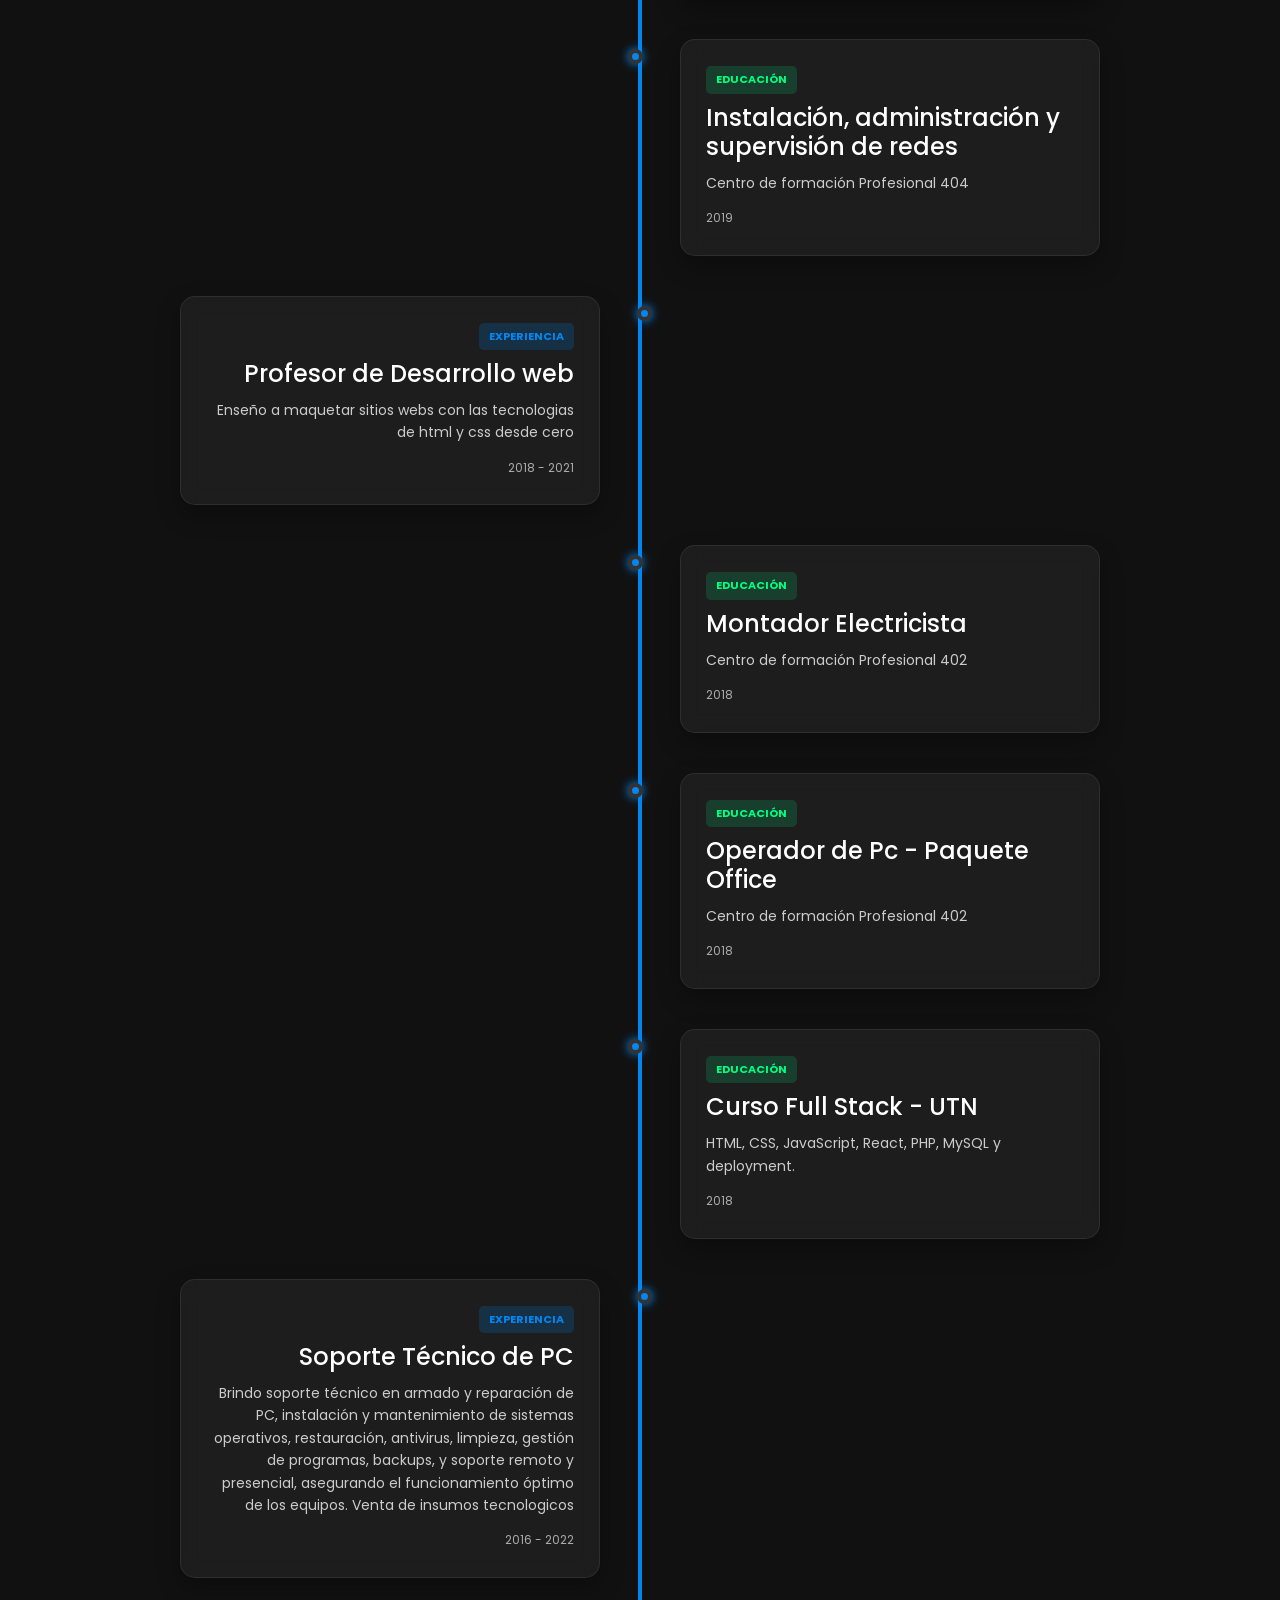
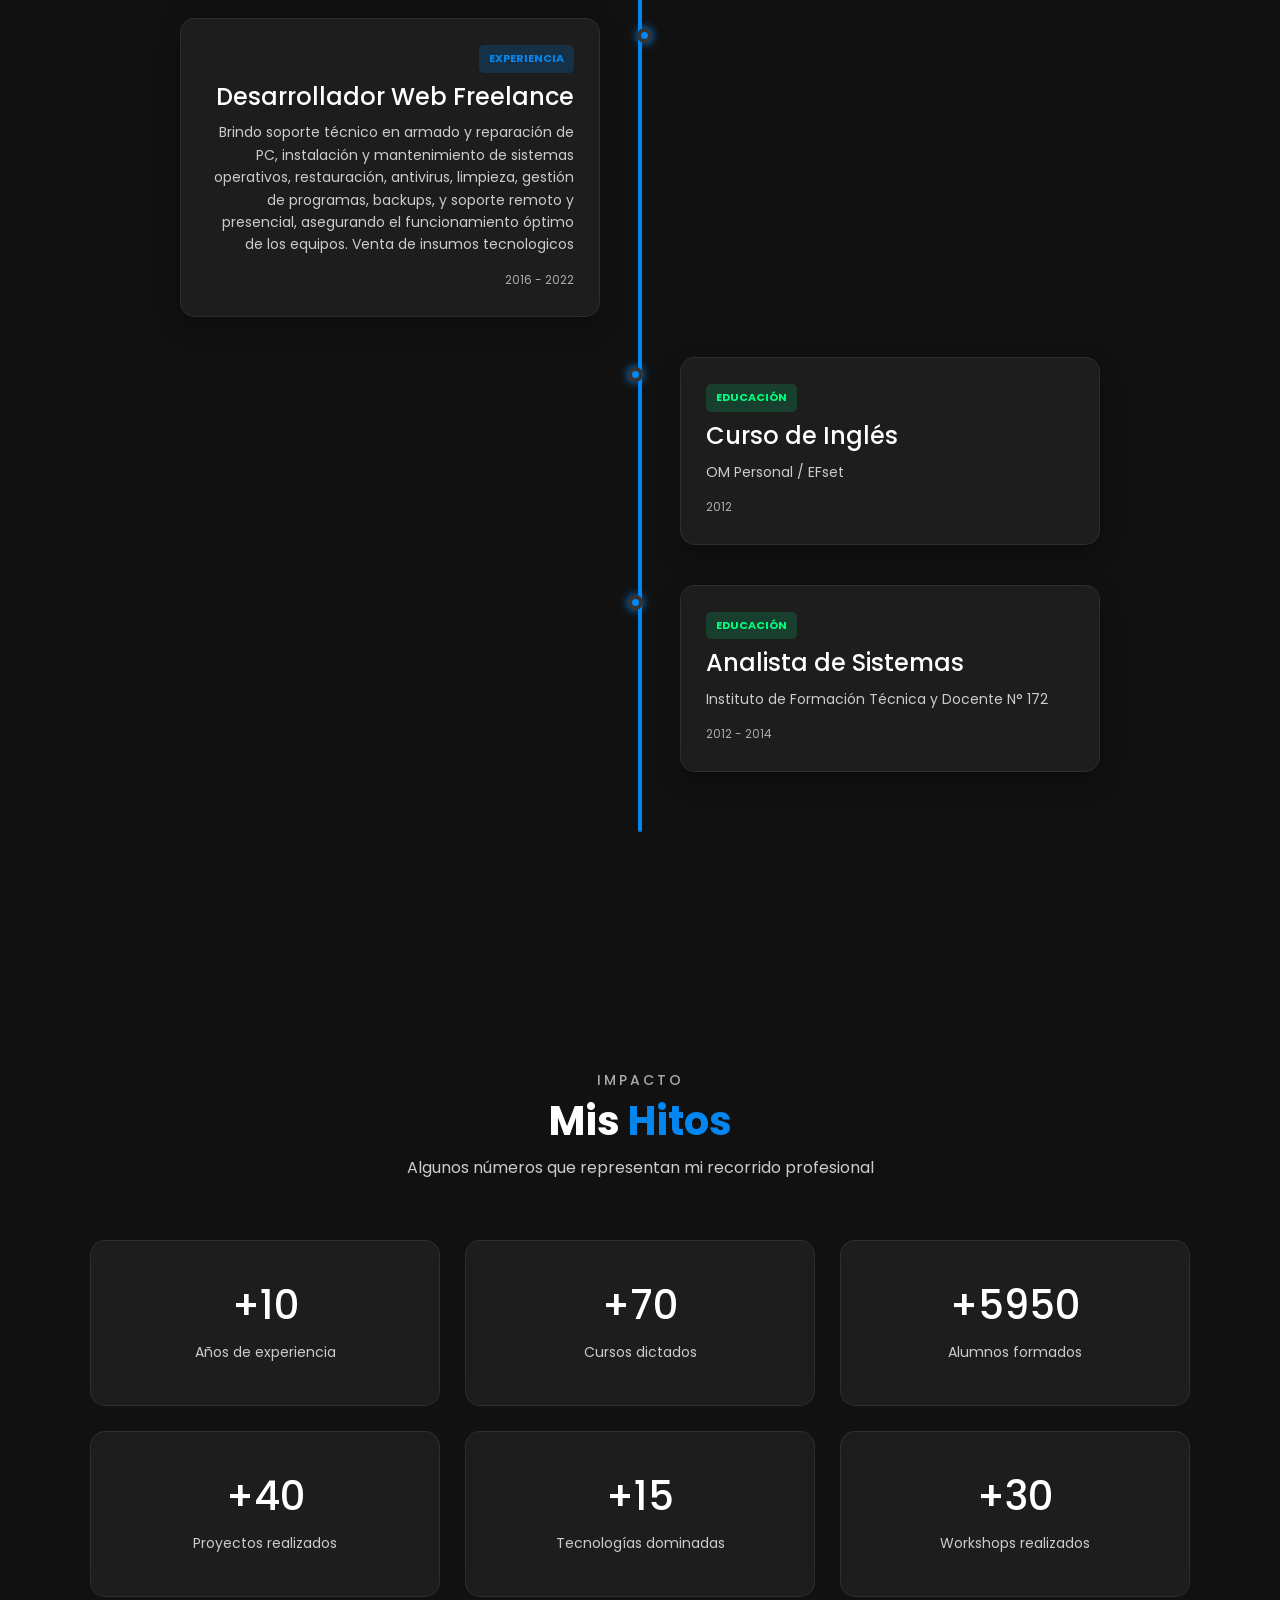
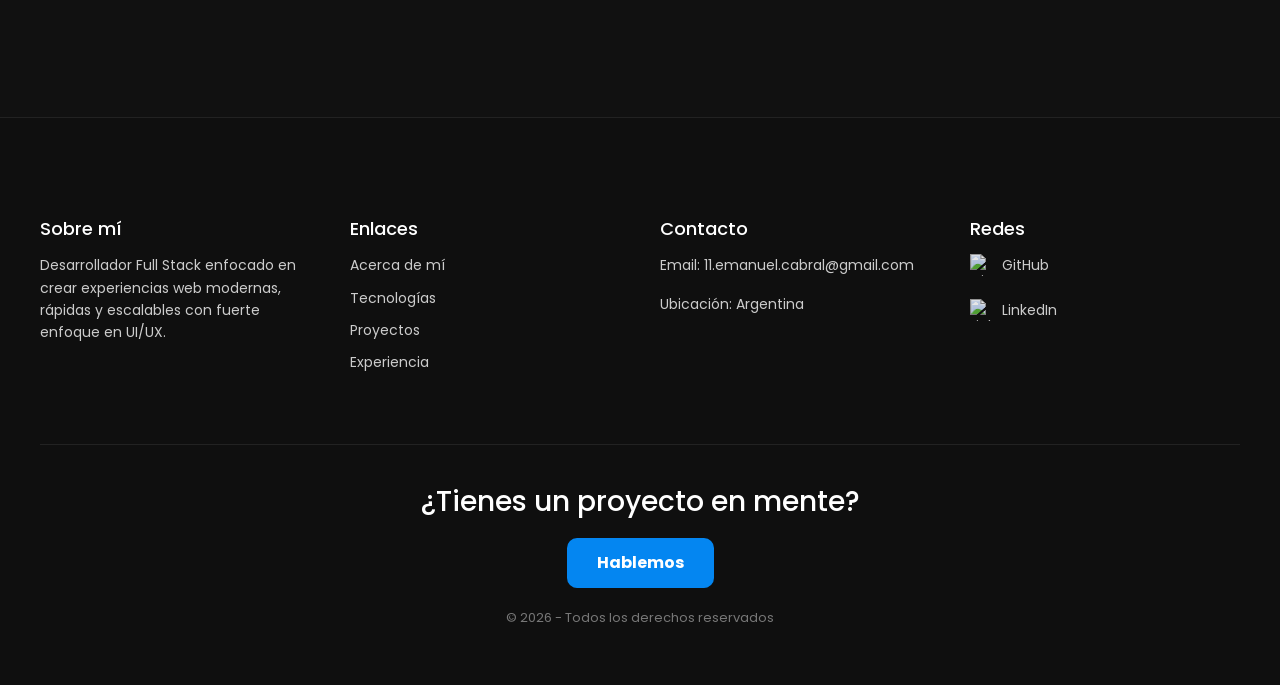
==== commit 7c8da3ee: "se envia actualiza el portfolio ia" ====
--- a/index.html
+++ b/index.html
@@ -135,6 +135,7 @@
     </p>
 
         <a href="#portfolio" class="about-me-btn">Ver mis proyectos</a>
+        <a href="PortfolioIA.html" class="about-me-btn" style="background-color: springgreen;">Proyectos con IA</a>
 
       </div>
 
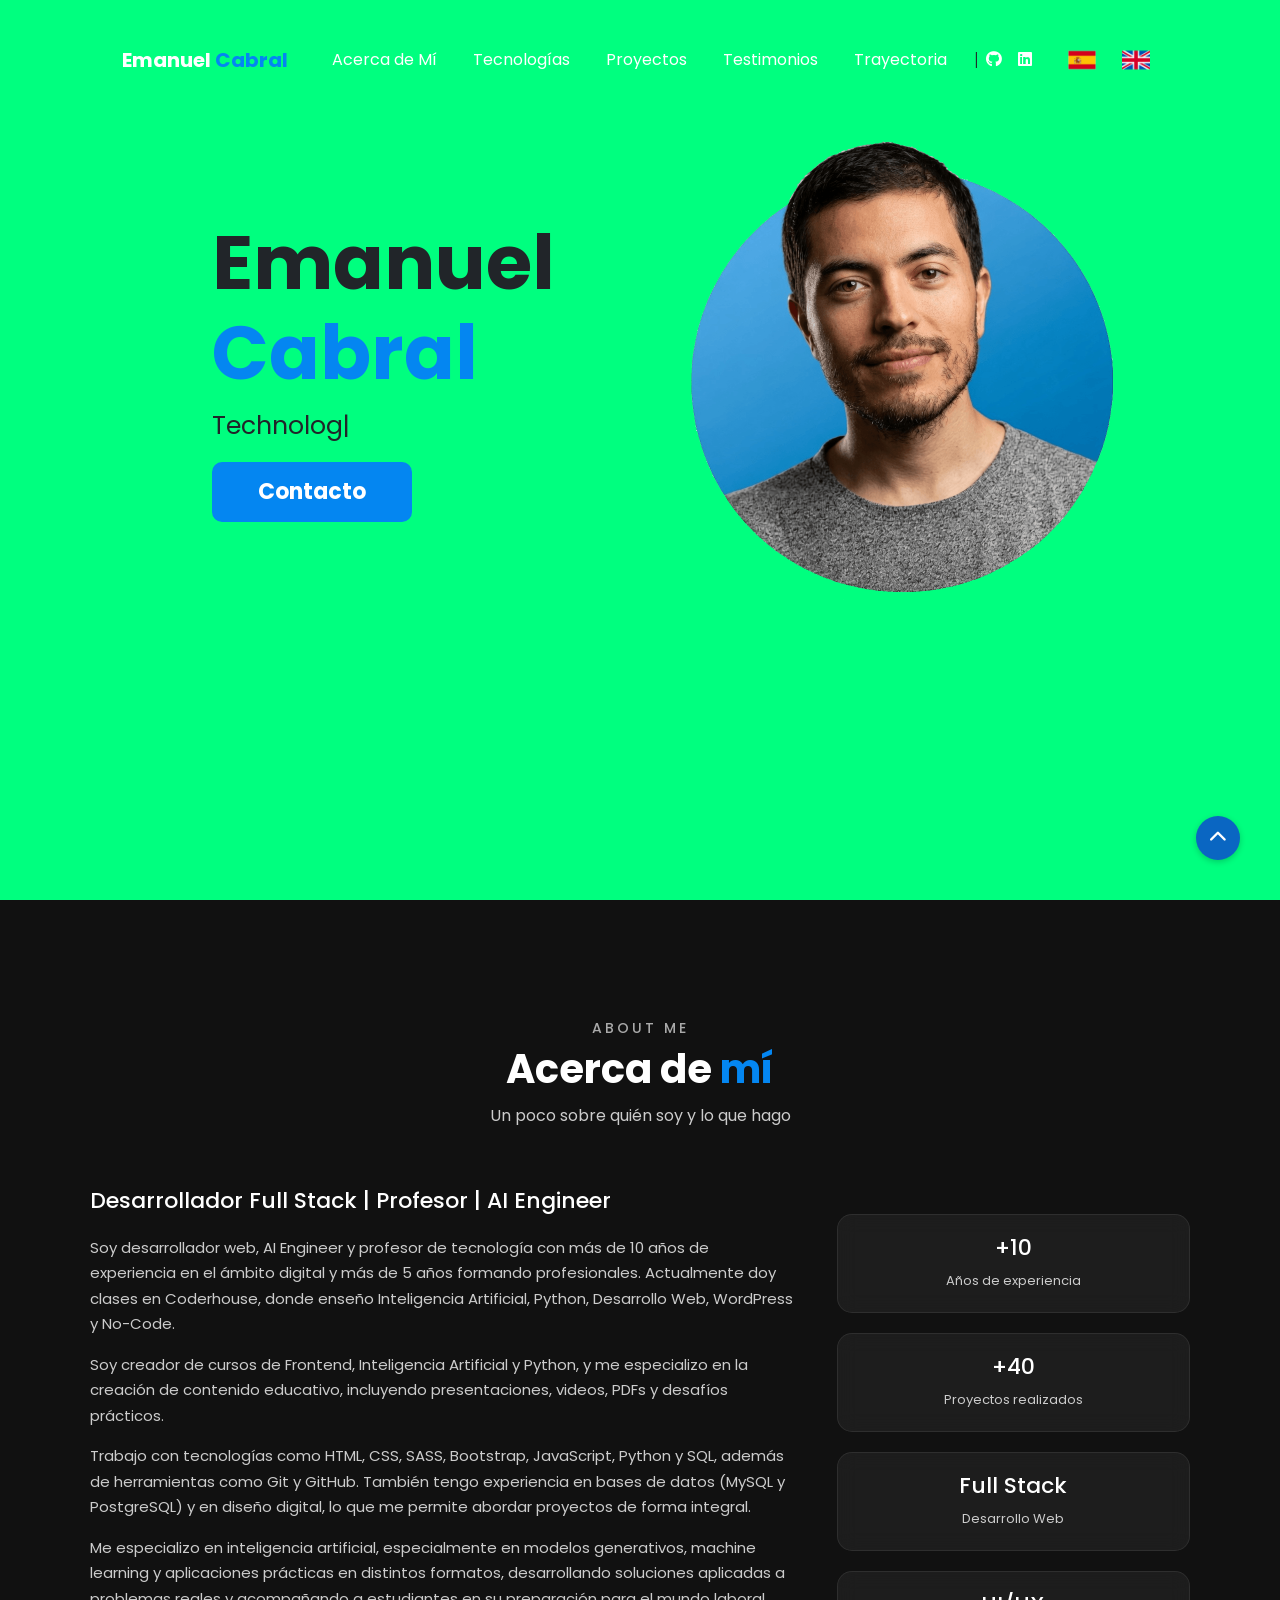
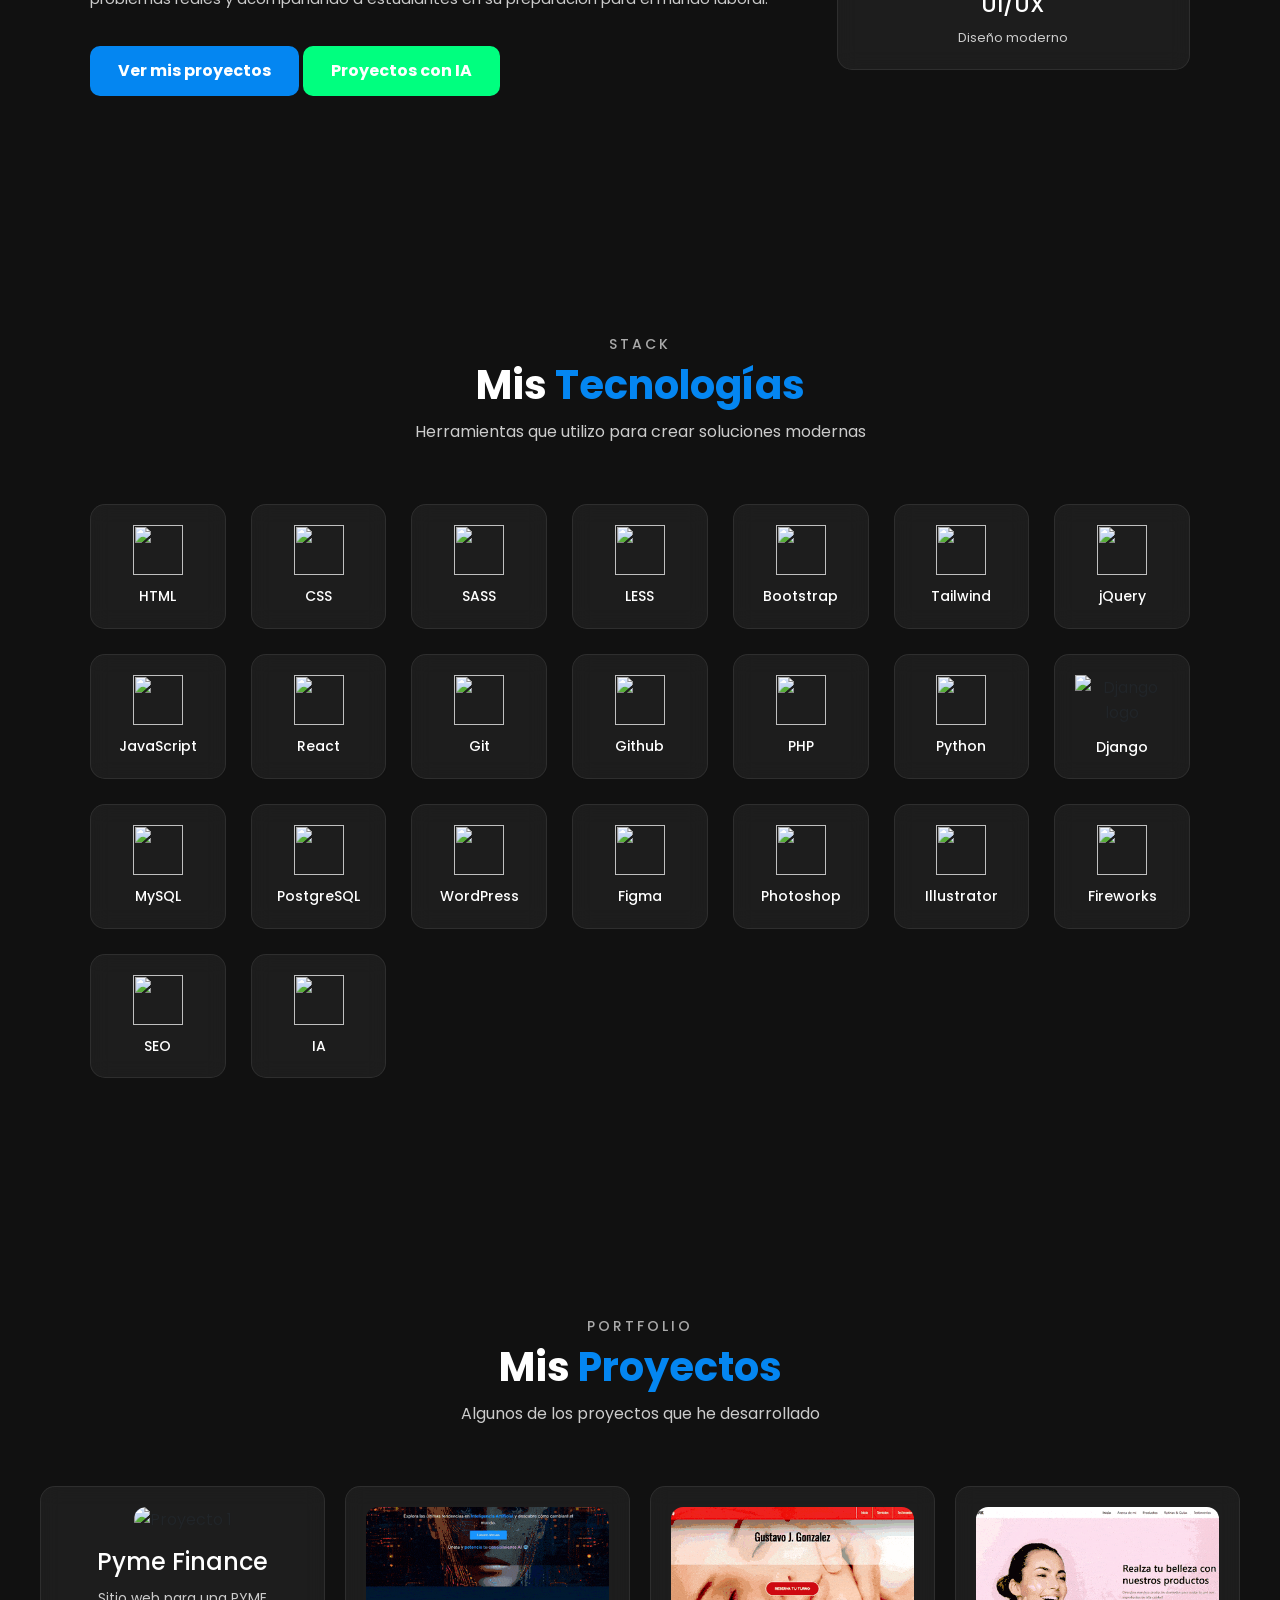
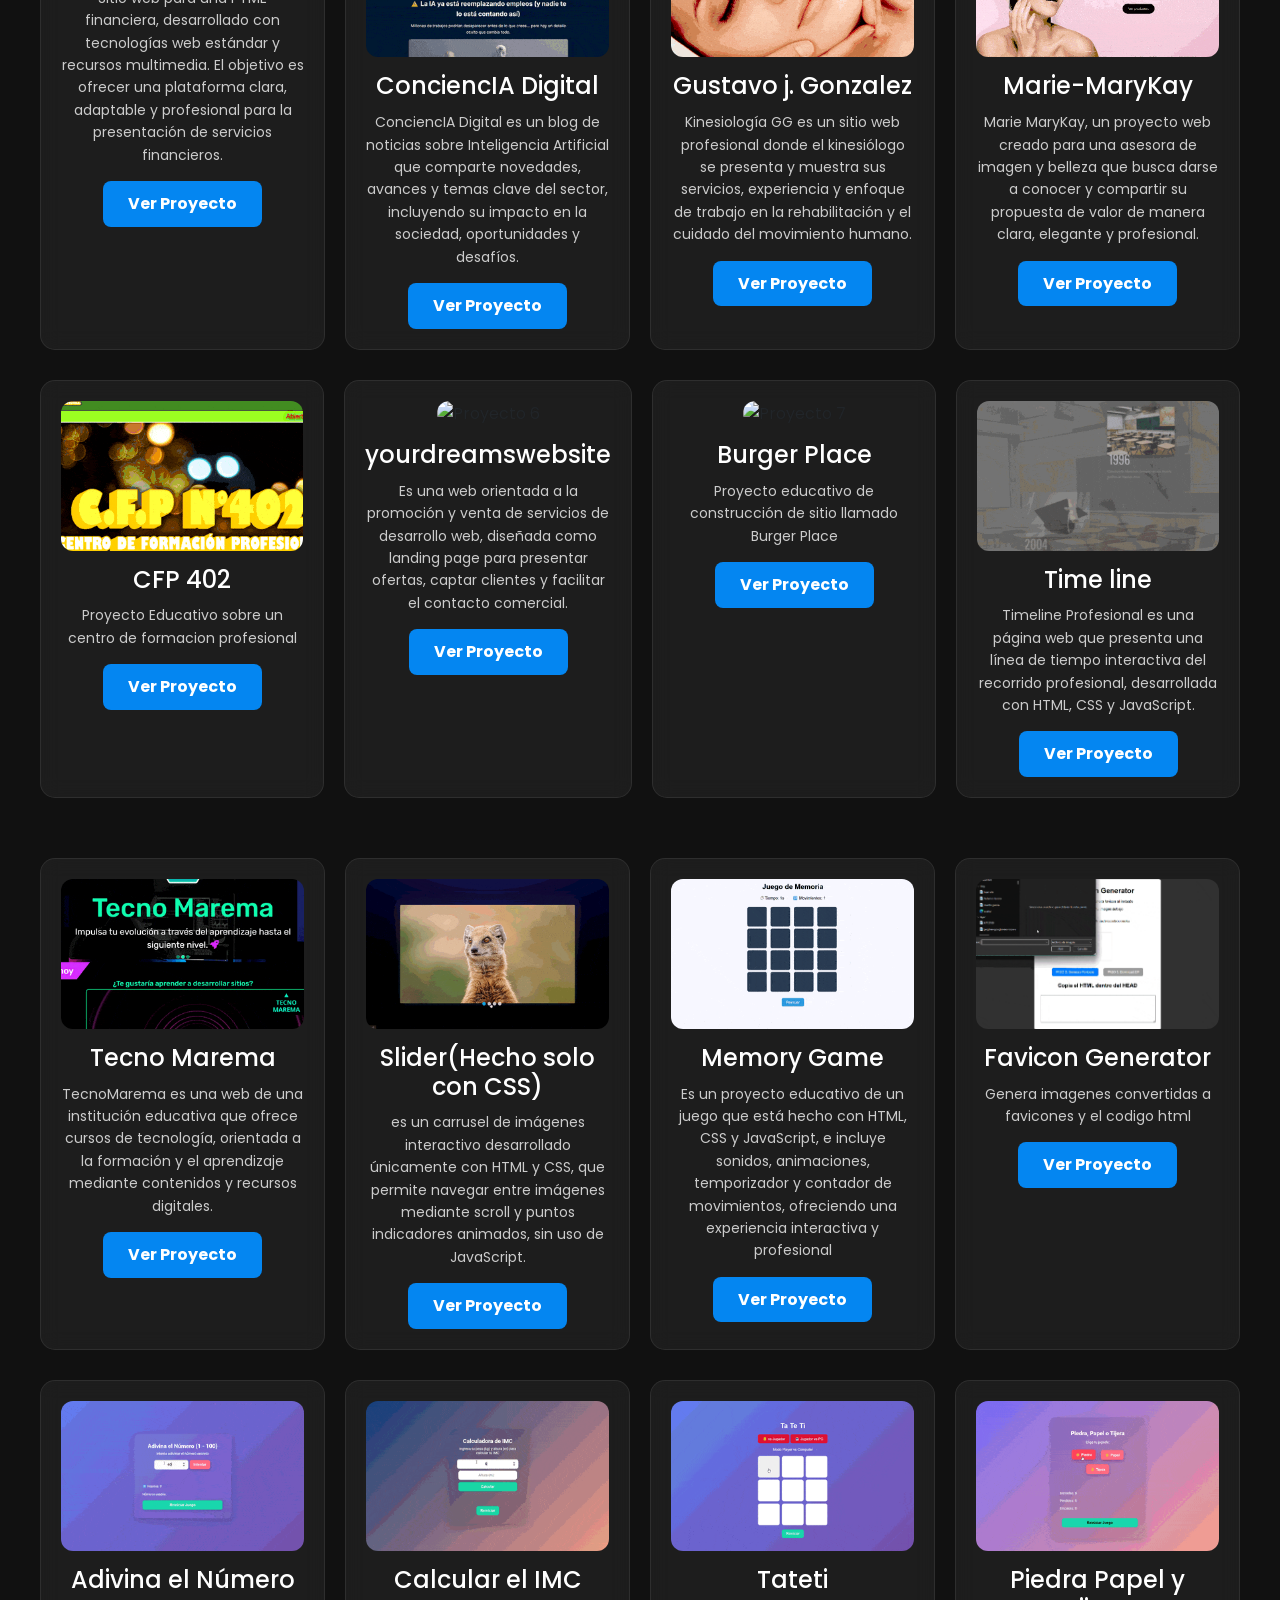
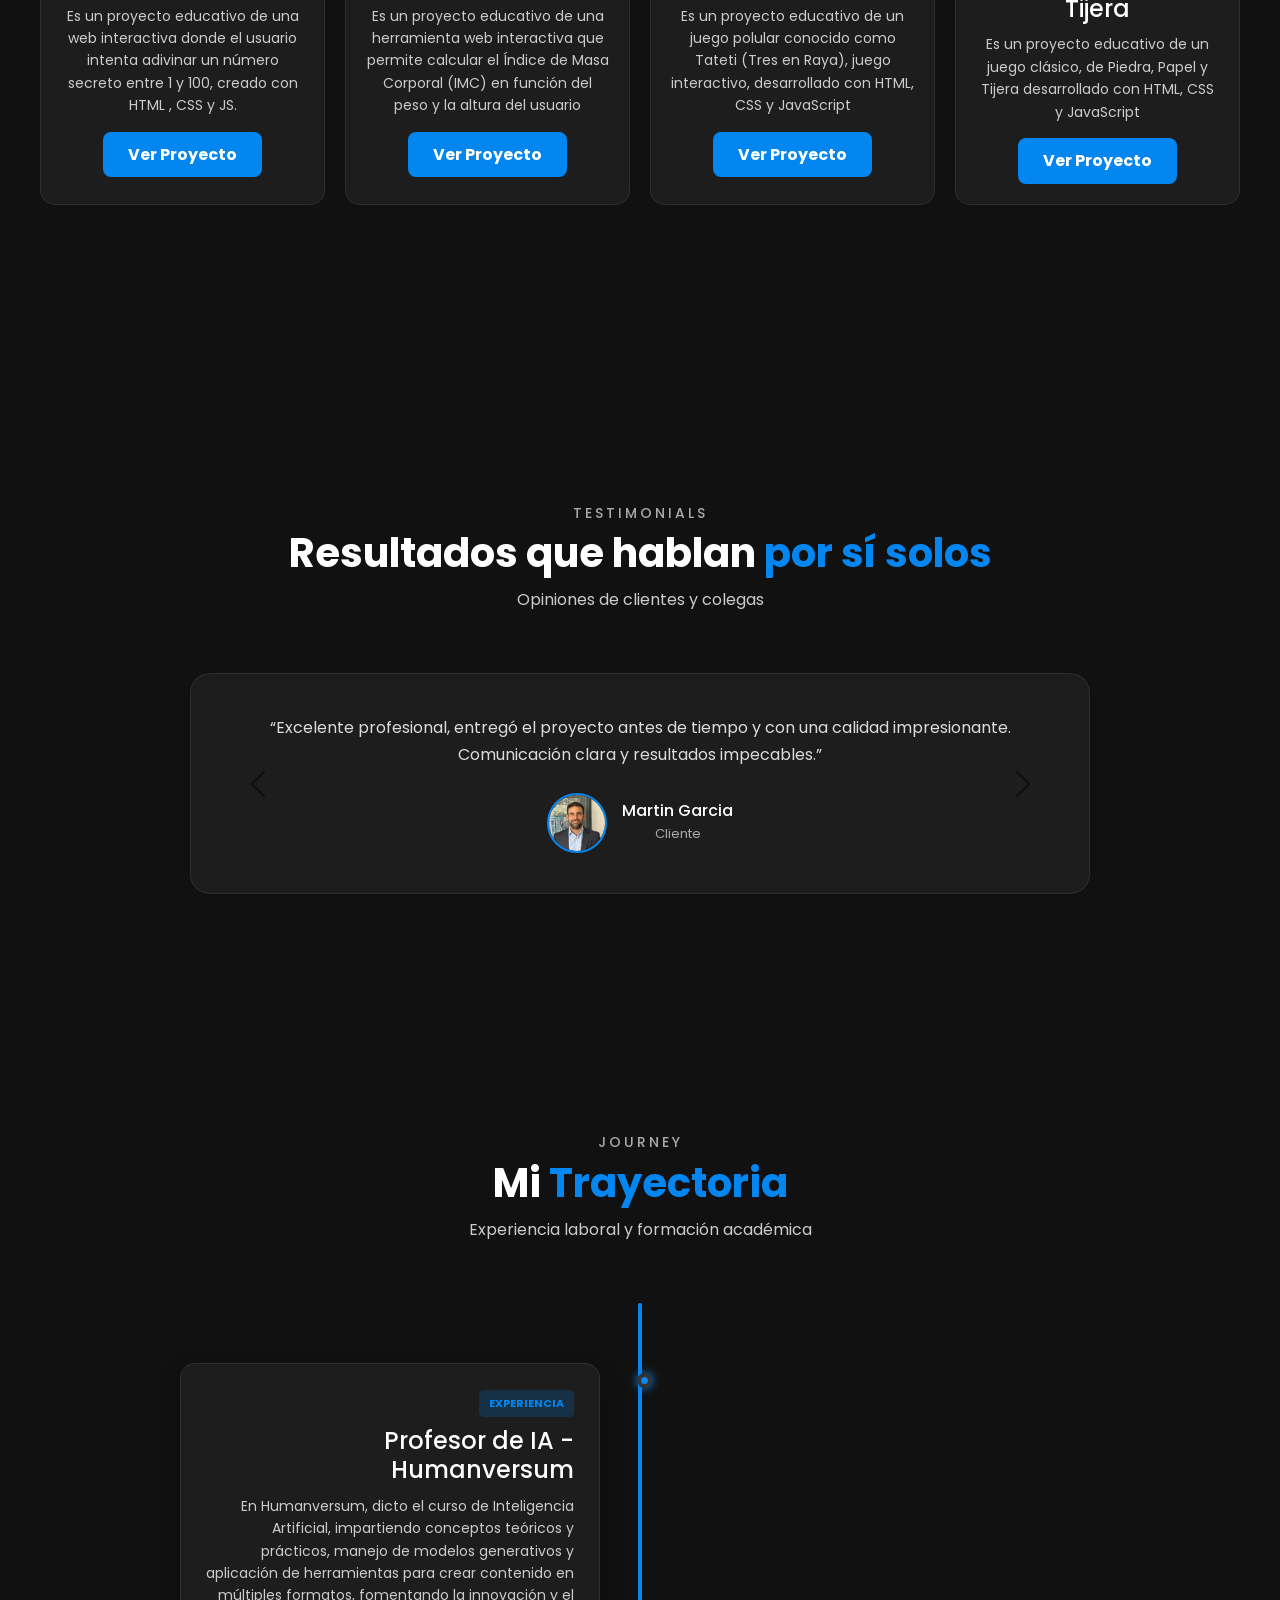
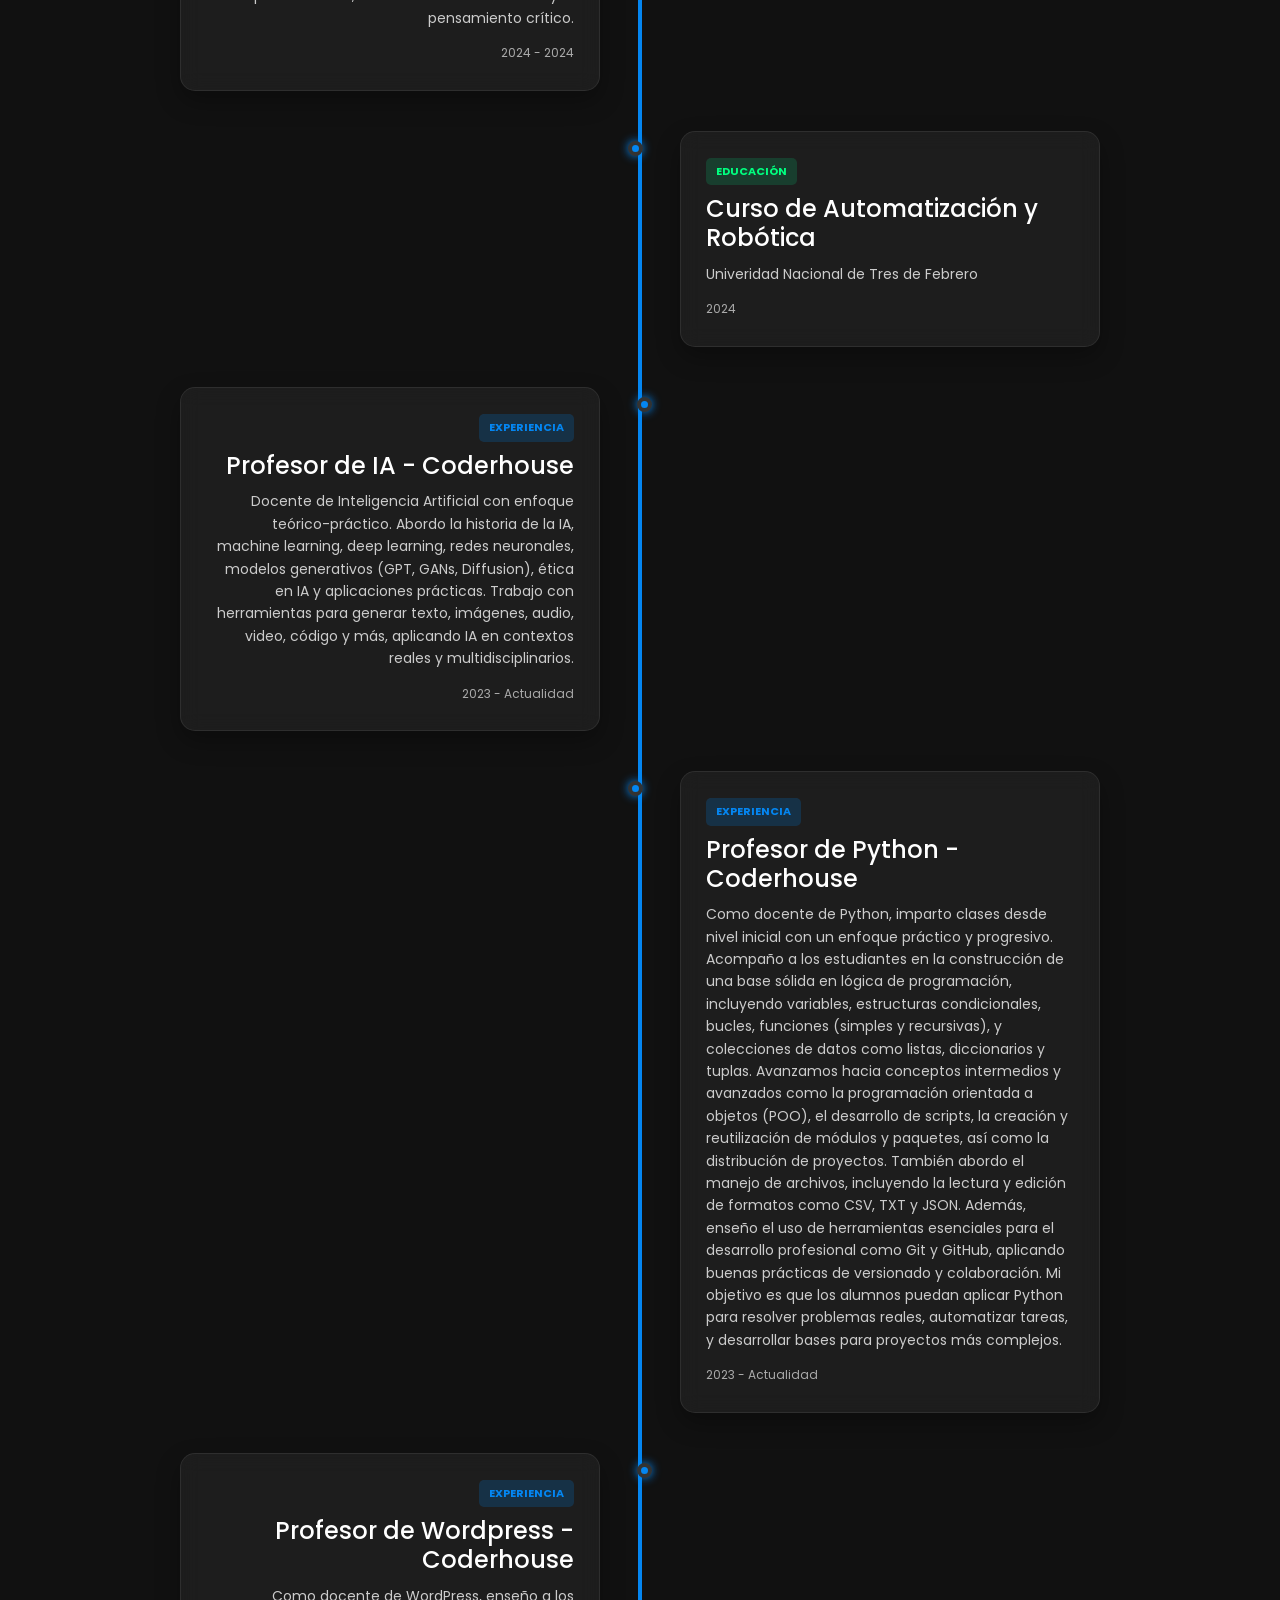
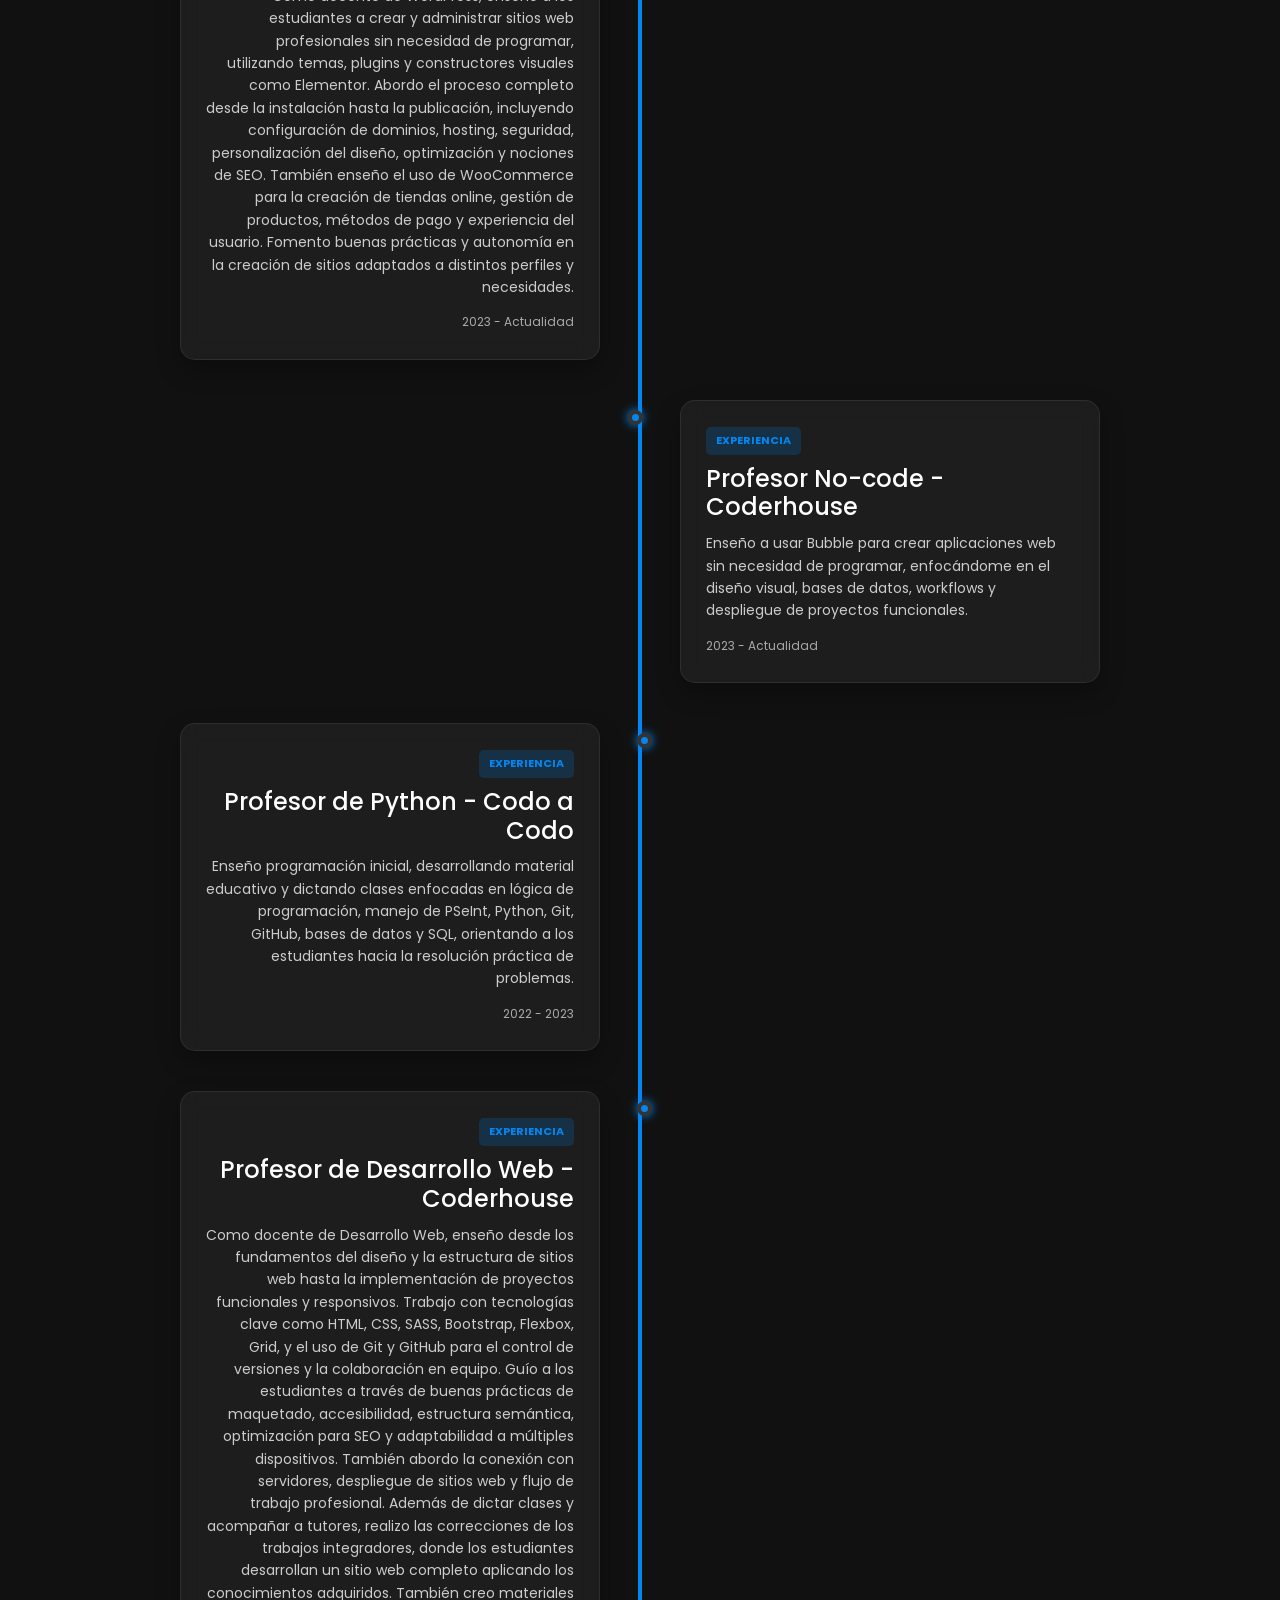
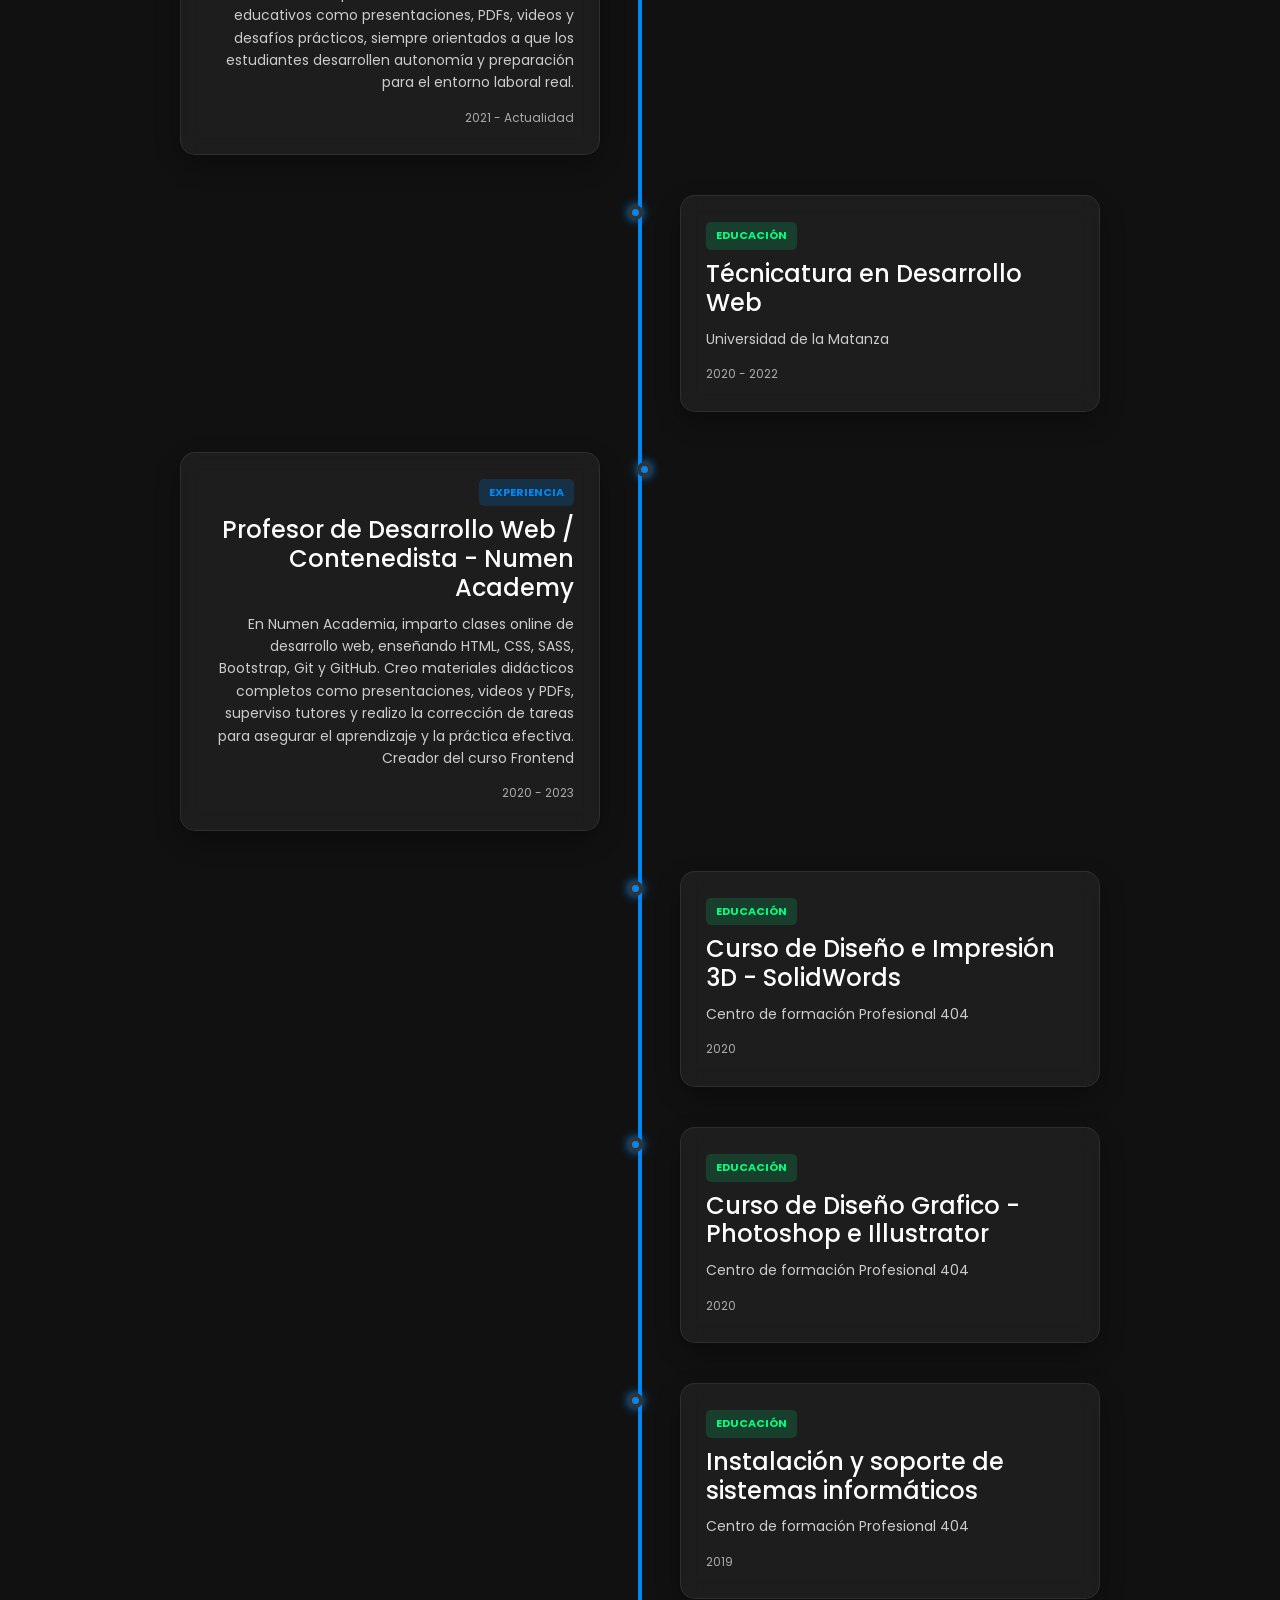
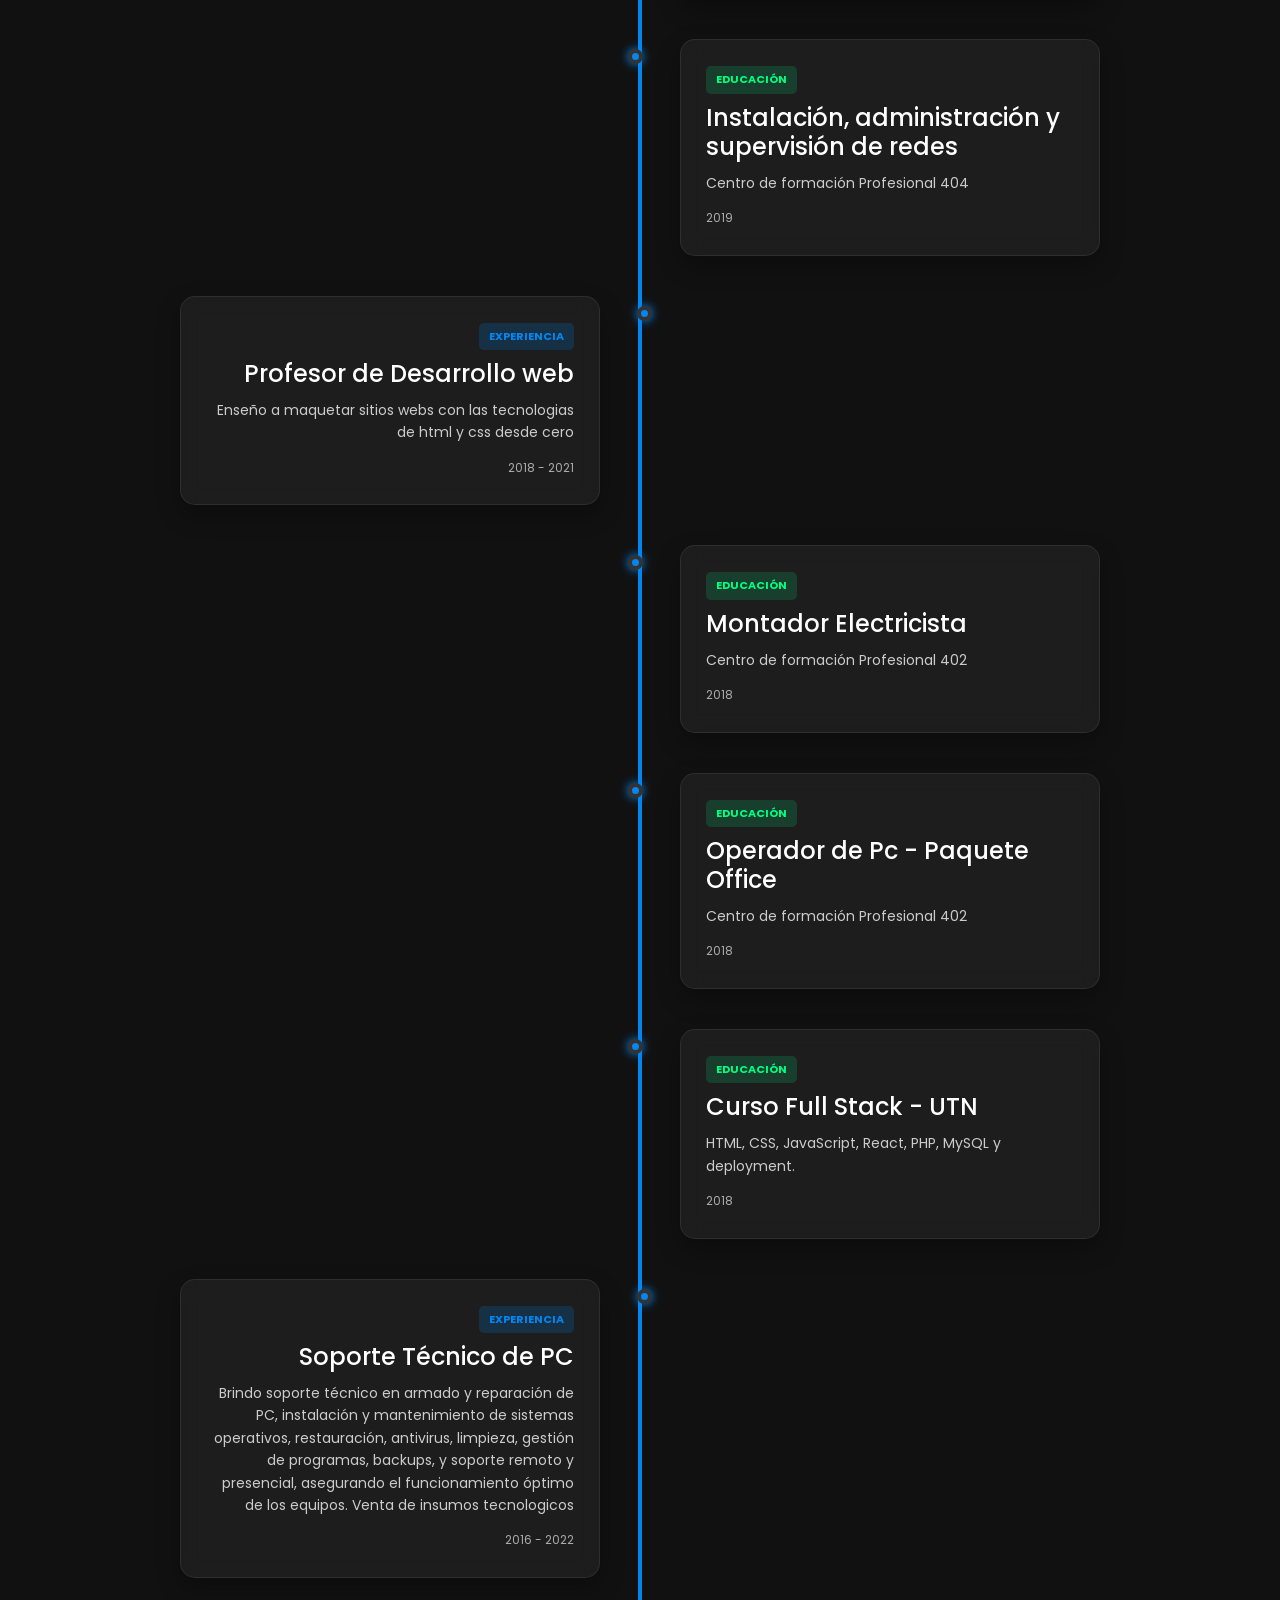
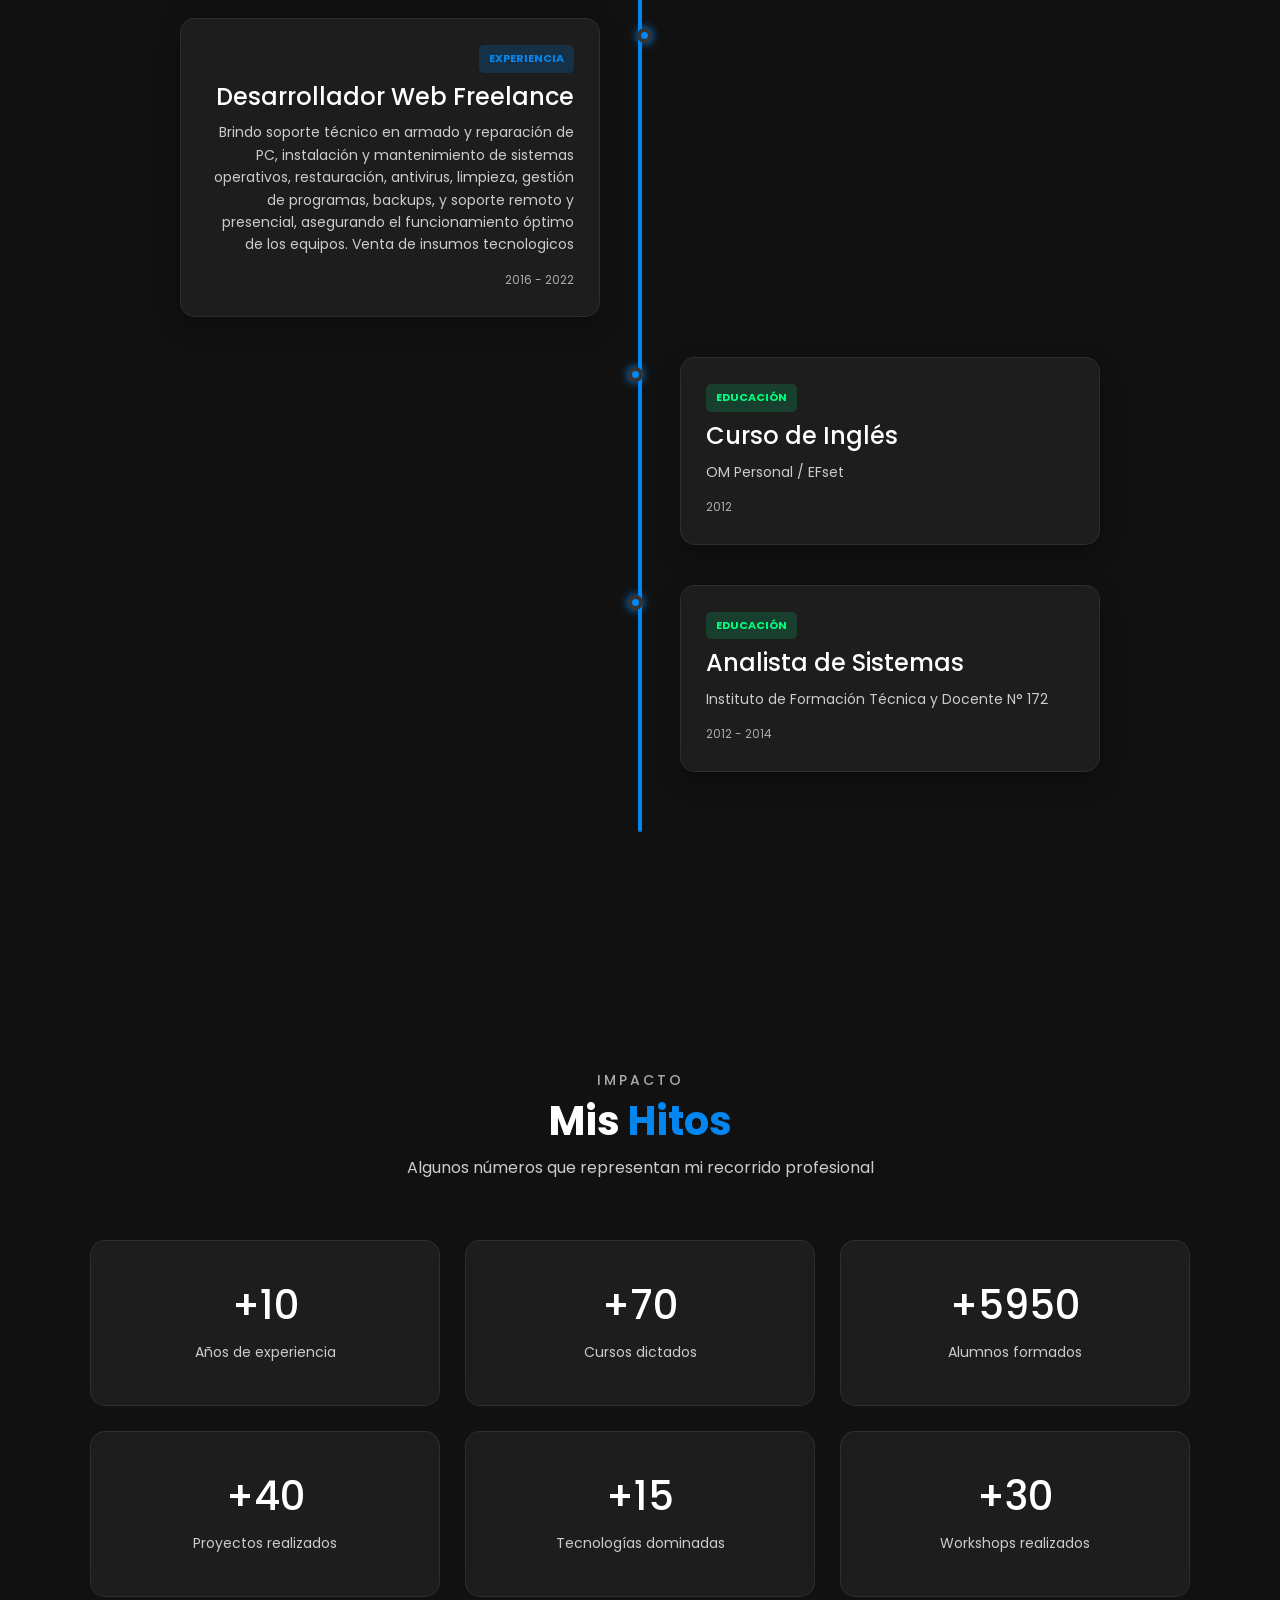
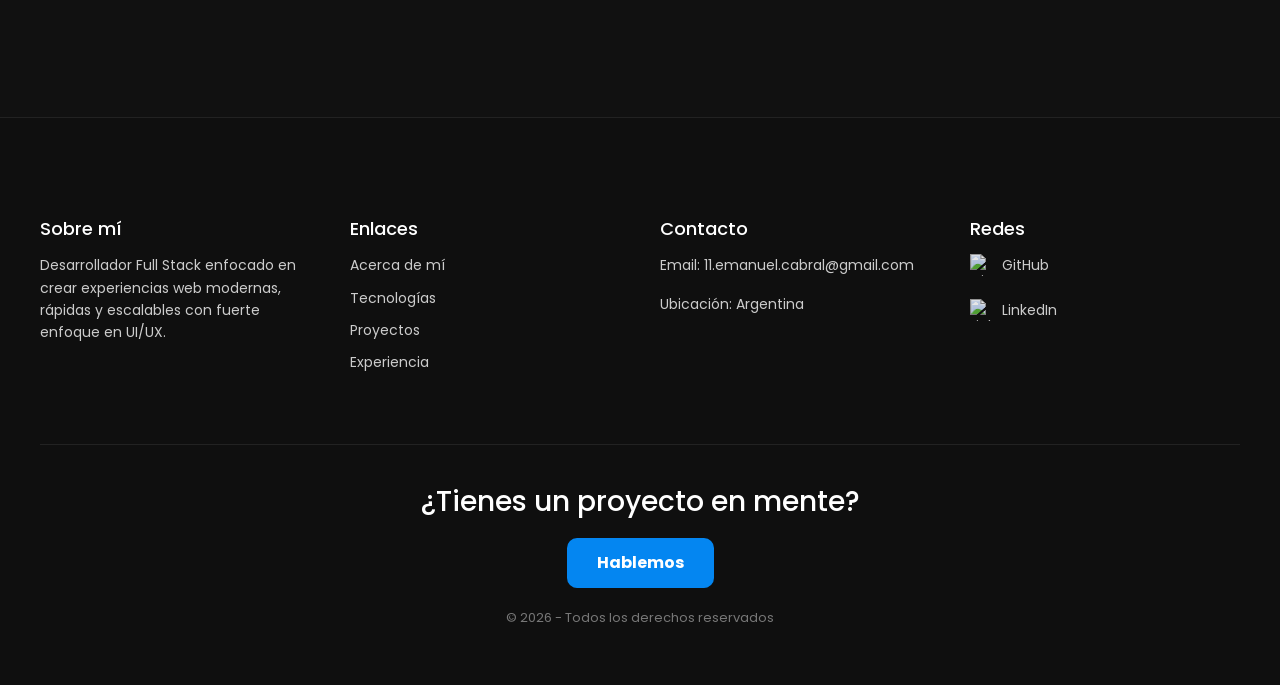
==== commit bc1ef0e2: "se actualiza icono de SEO" ====
--- a/index.html
+++ b/index.html
@@ -215,7 +215,7 @@
             <div class="tech-item" data-aos="zoom-in"><img src="https://upload.wikimedia.org/wikipedia/commons/thumb/8/8d/Adobe_Fireworks_CS6_Icon.png/330px-Adobe_Fireworks_CS6_Icon.png" loading="lazy"><span>Fireworks</span></div>
 
             <!-- SEO / SEM / IA (íconos genéricos libres) -->
-            <div class="tech-item" data-aos="zoom-in"><img src="https://png.pngtree.com/png-vector/20230817/ourmid/pngtree-google-seo-icon-vector-png-image_9183334.png" loading="lazy"><span>SEO</span></div>
+            <div class="tech-item" data-aos="zoom-in"><img src="https://cdn-icons-png.flaticon.com/512/7046/7046298.png" loading="lazy"><span>SEO</span></div>
             <div class="tech-item" data-aos="zoom-in"><img src="https://cdn-icons-png.flaticon.com/512/4712/4712109.png" loading="lazy"><span>IA</span></div>
 
         </div>
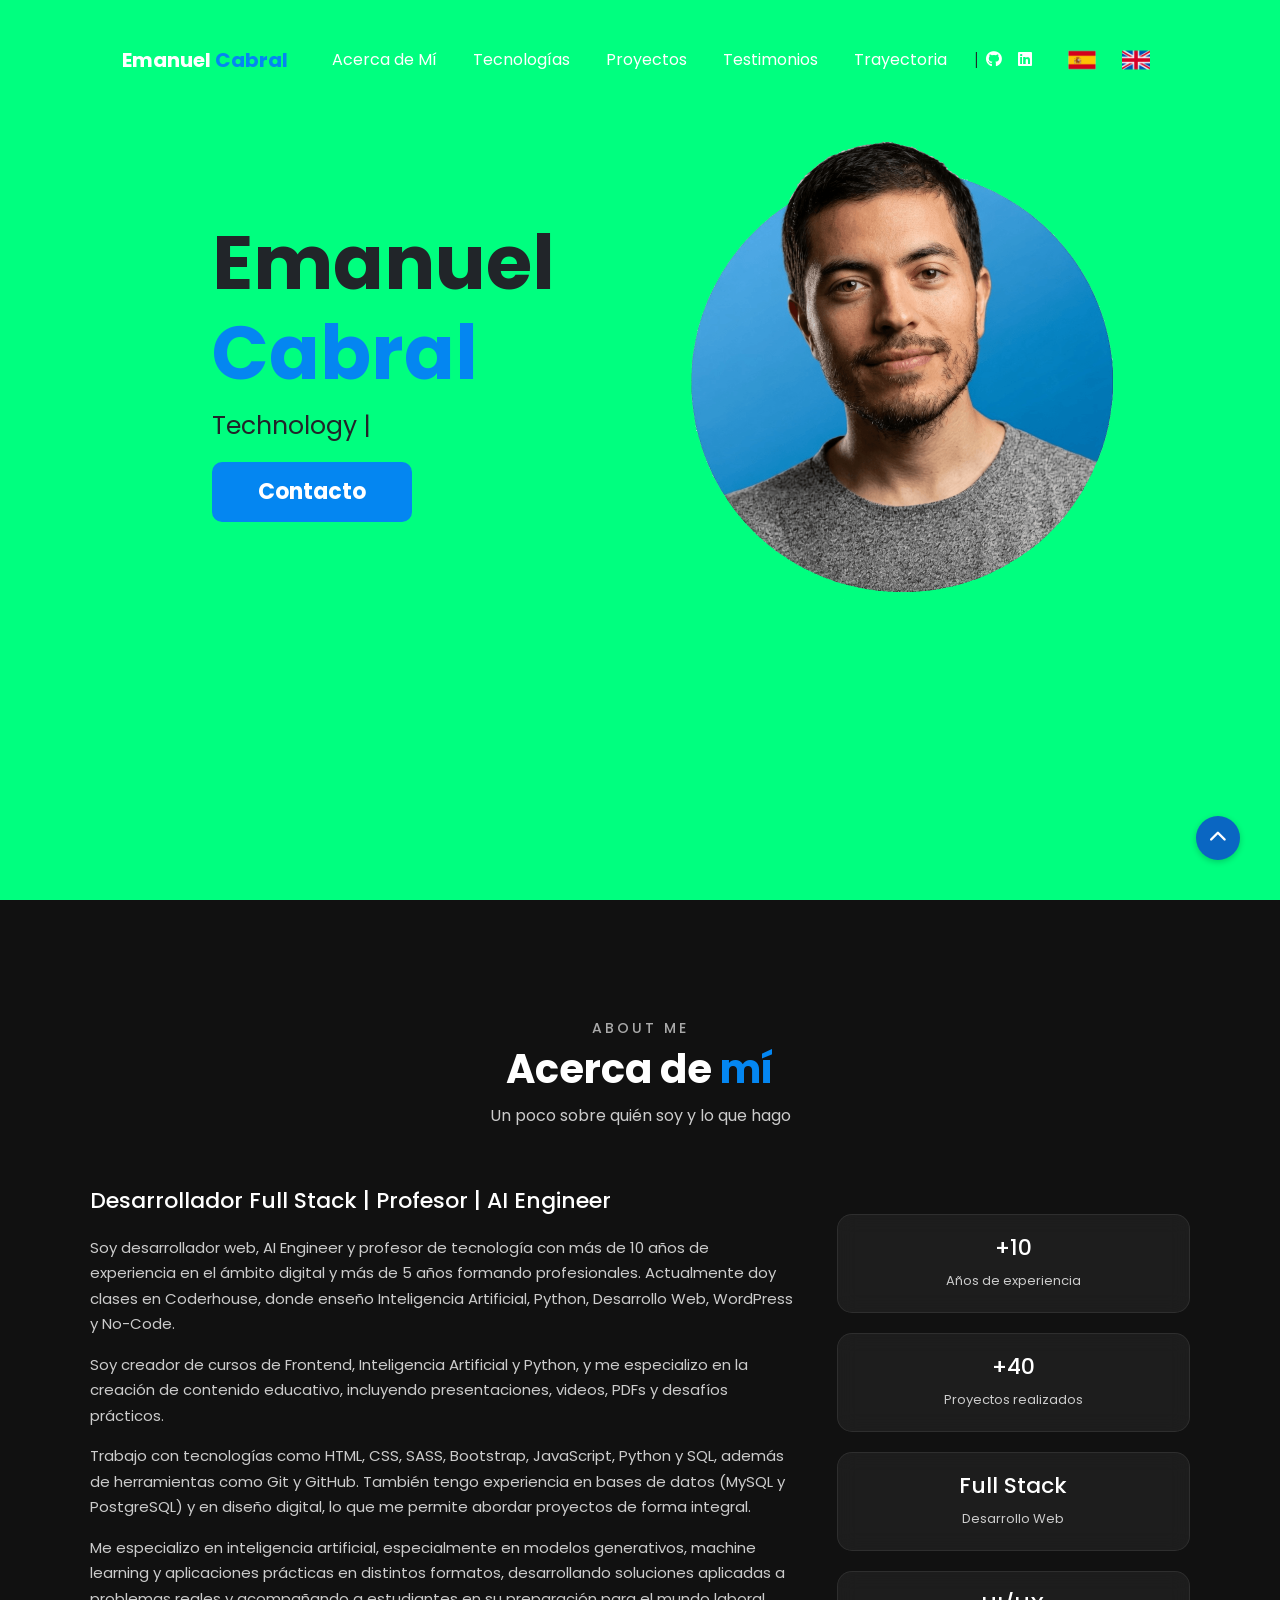
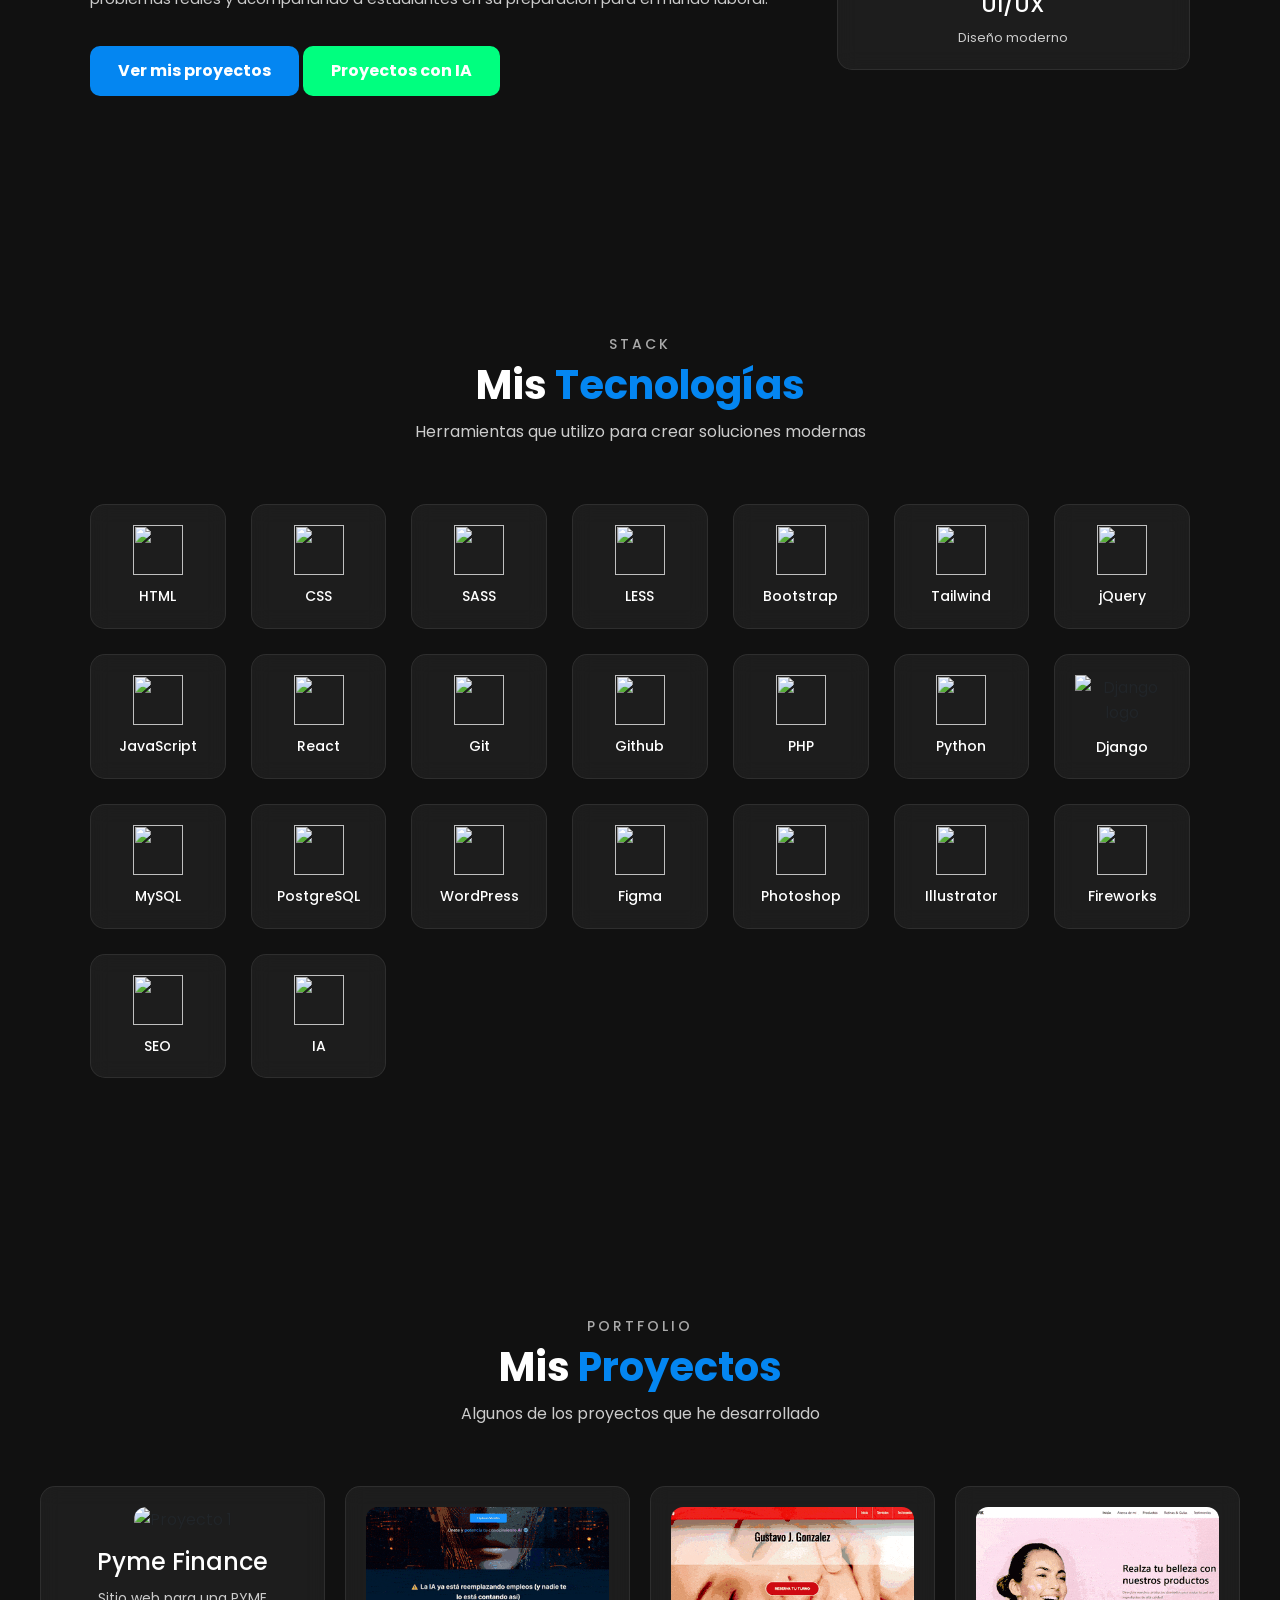
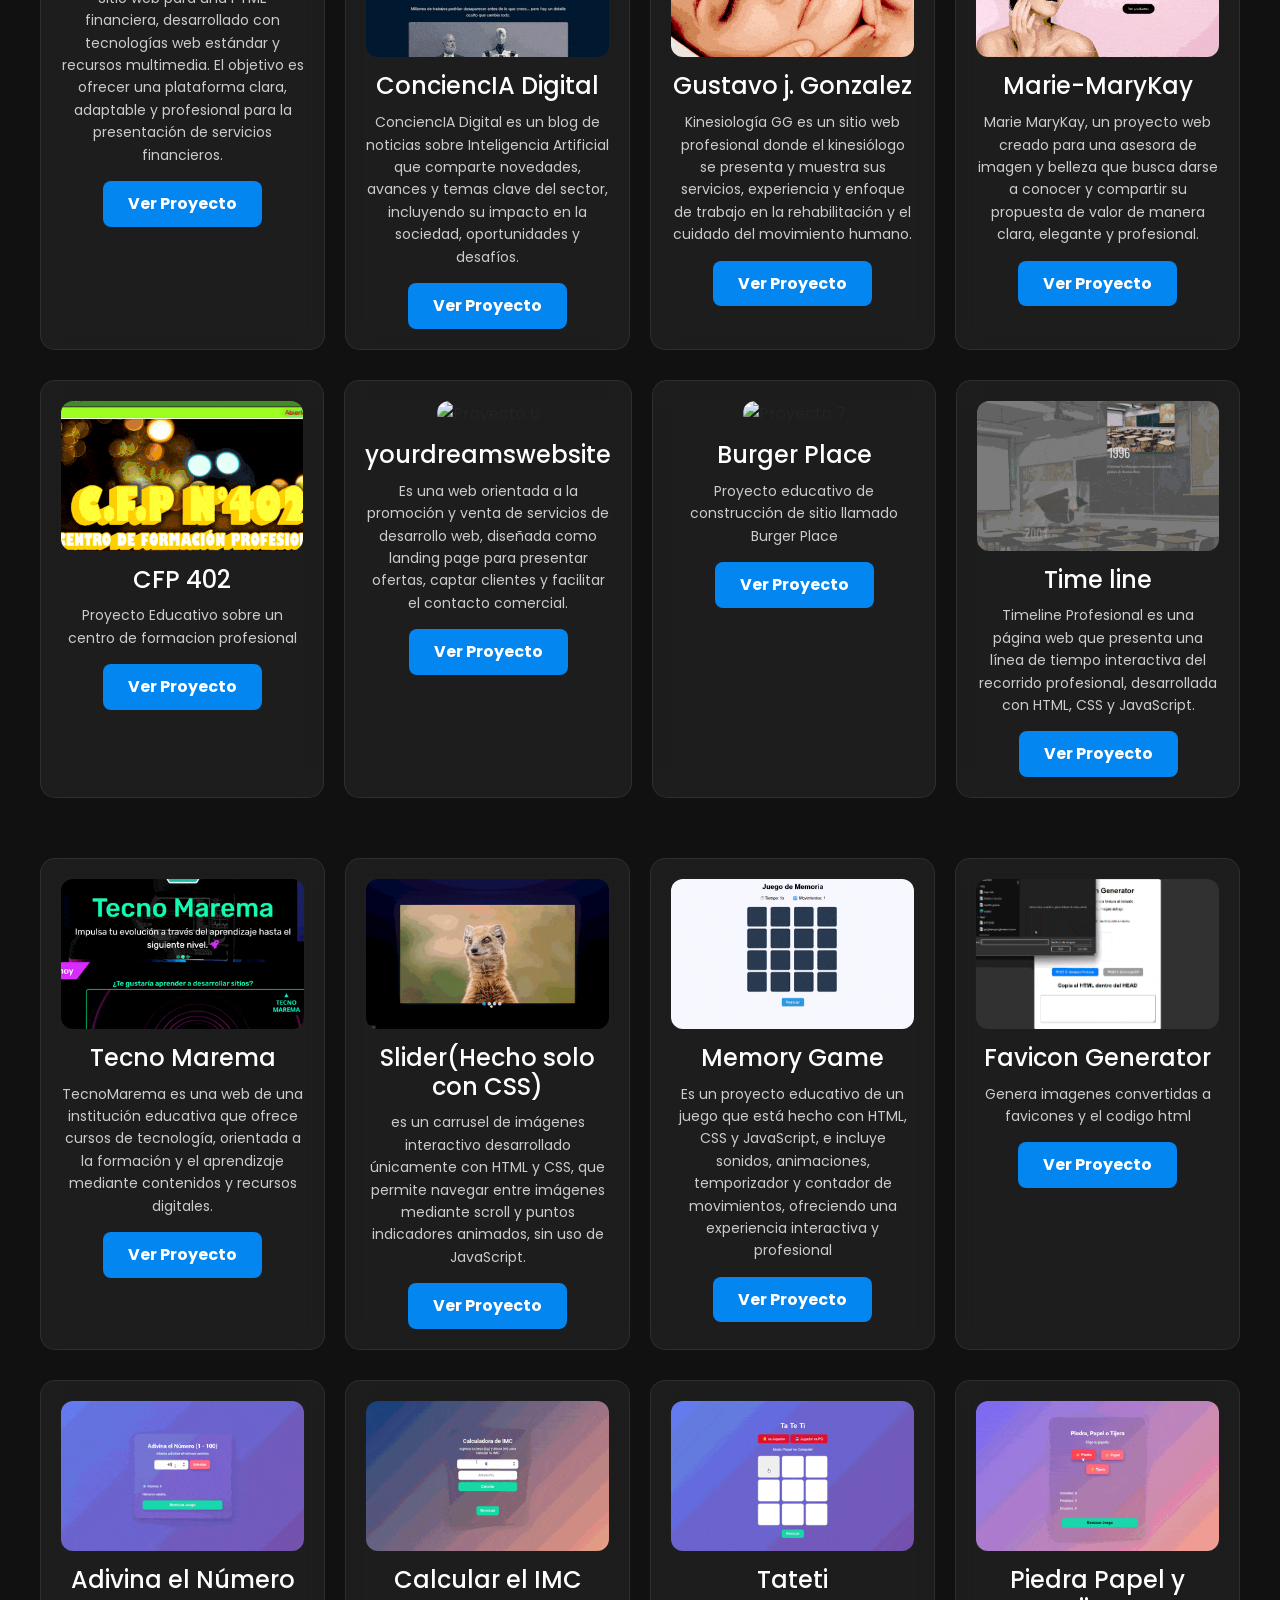
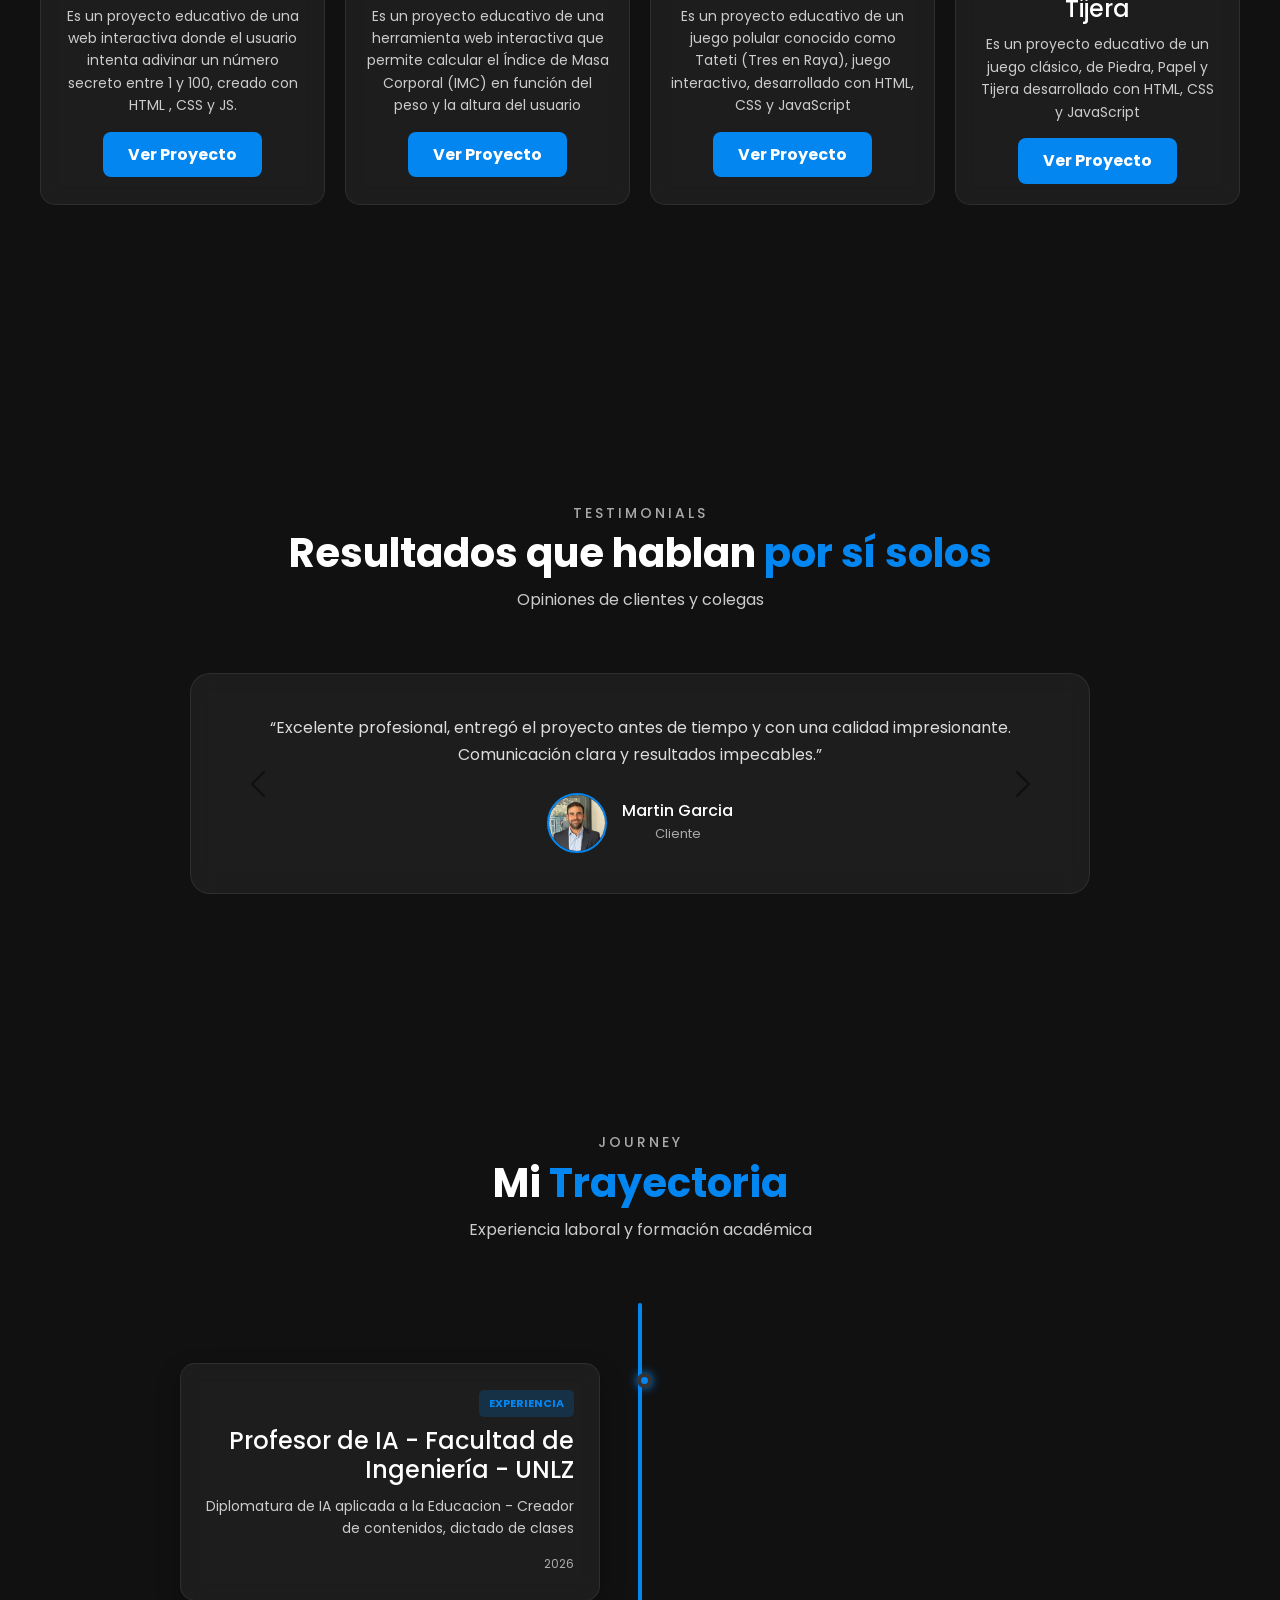
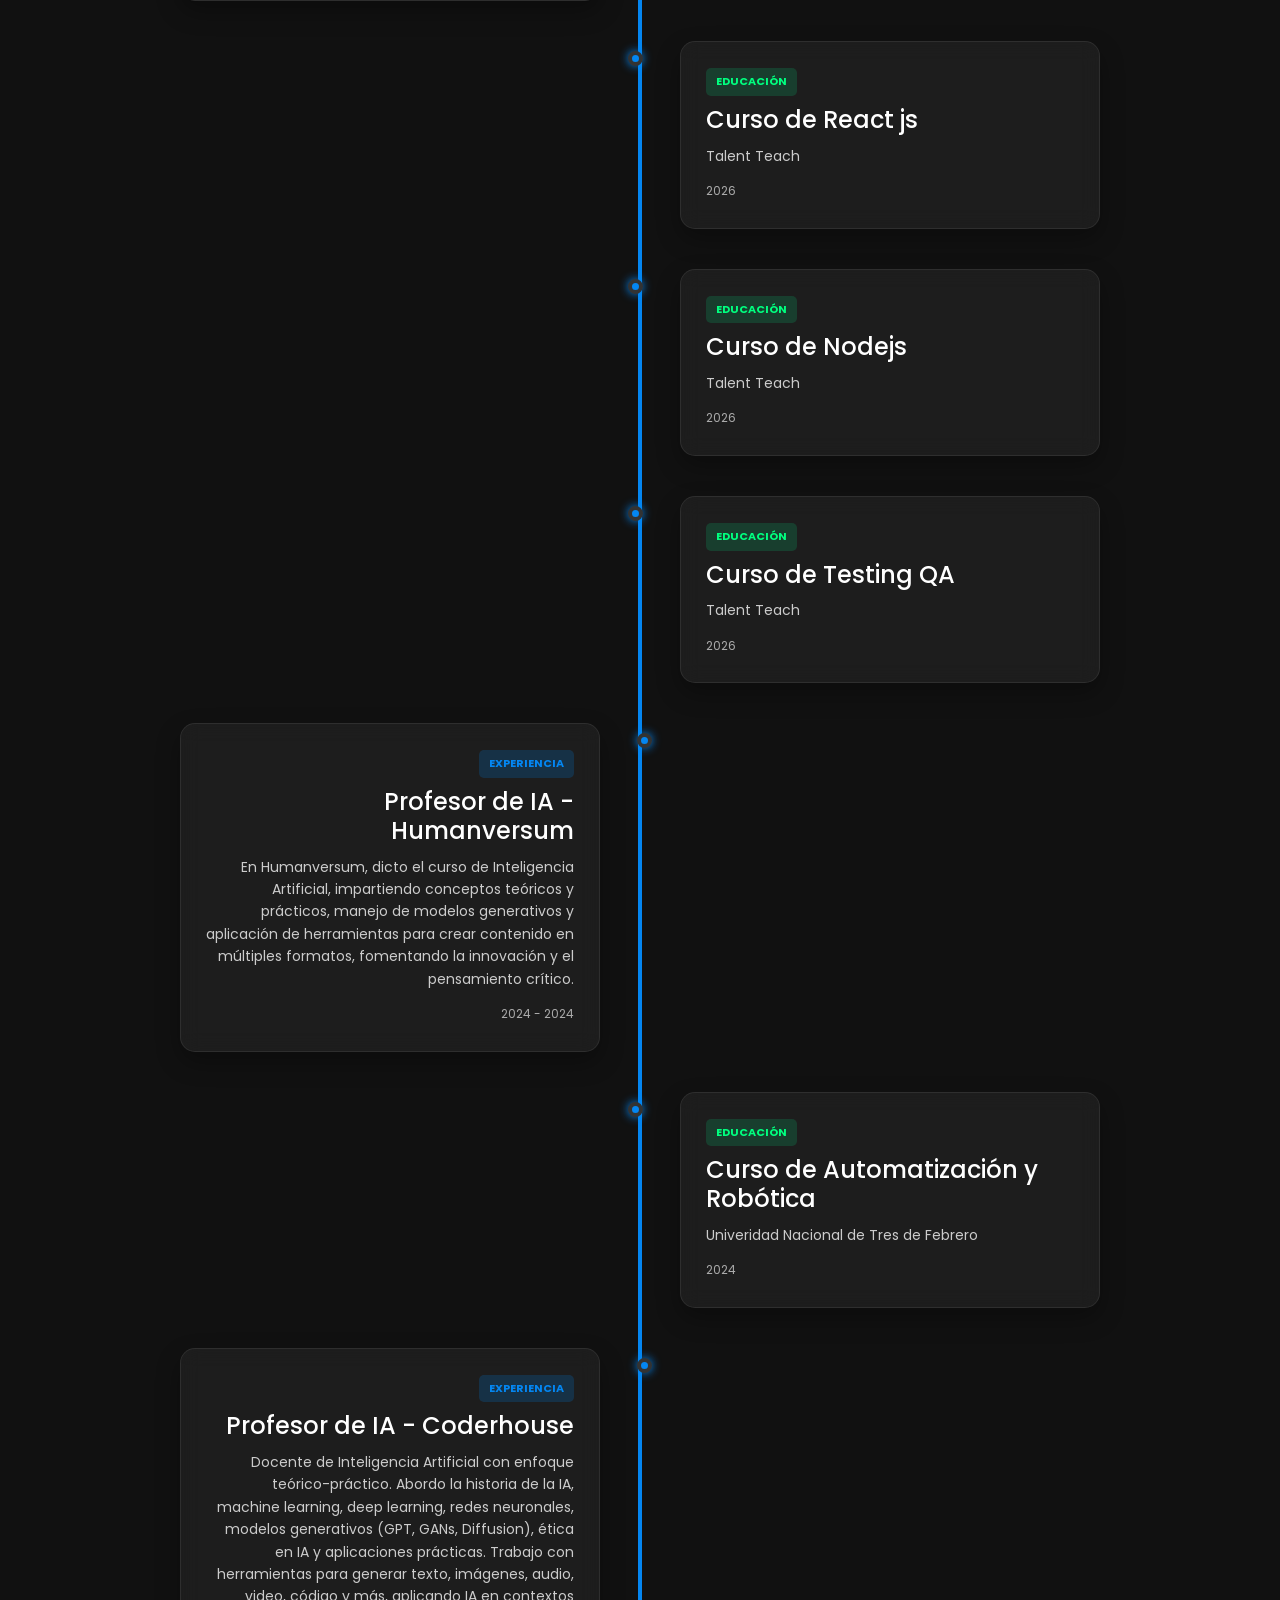
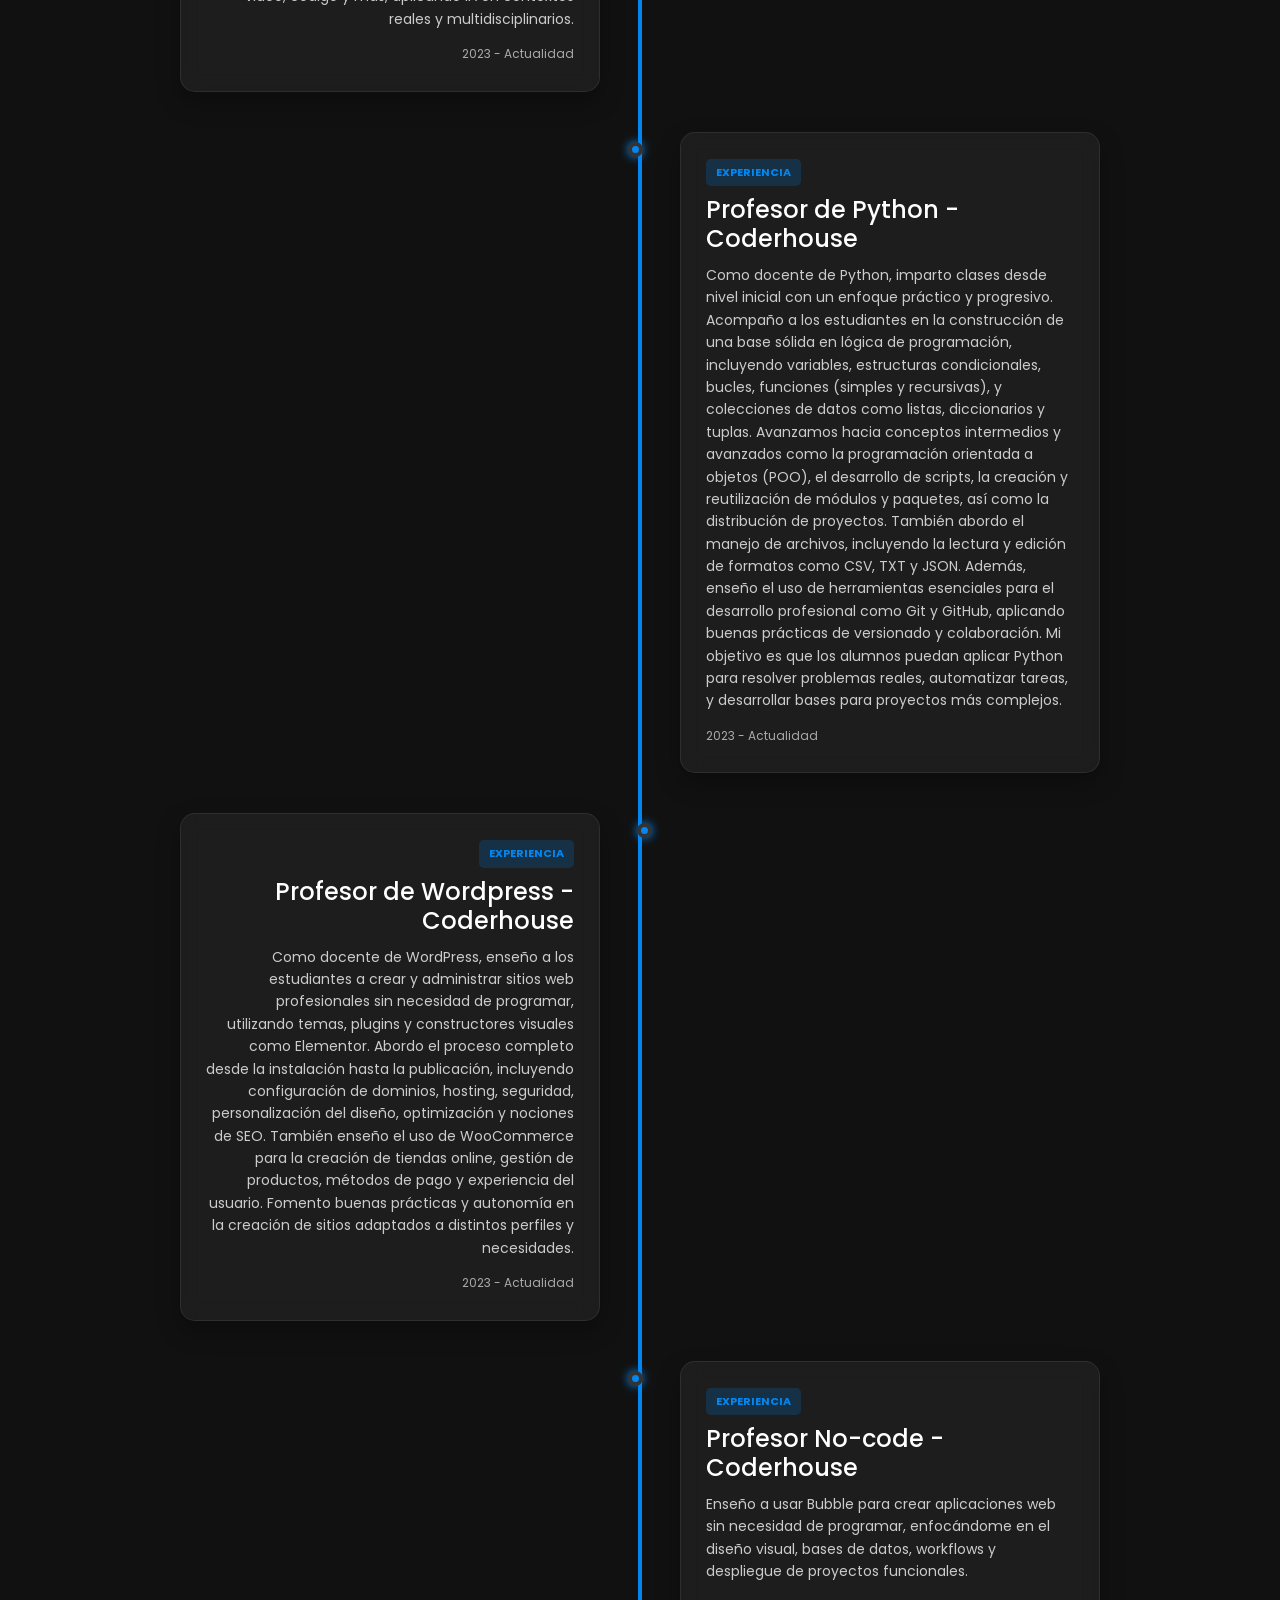
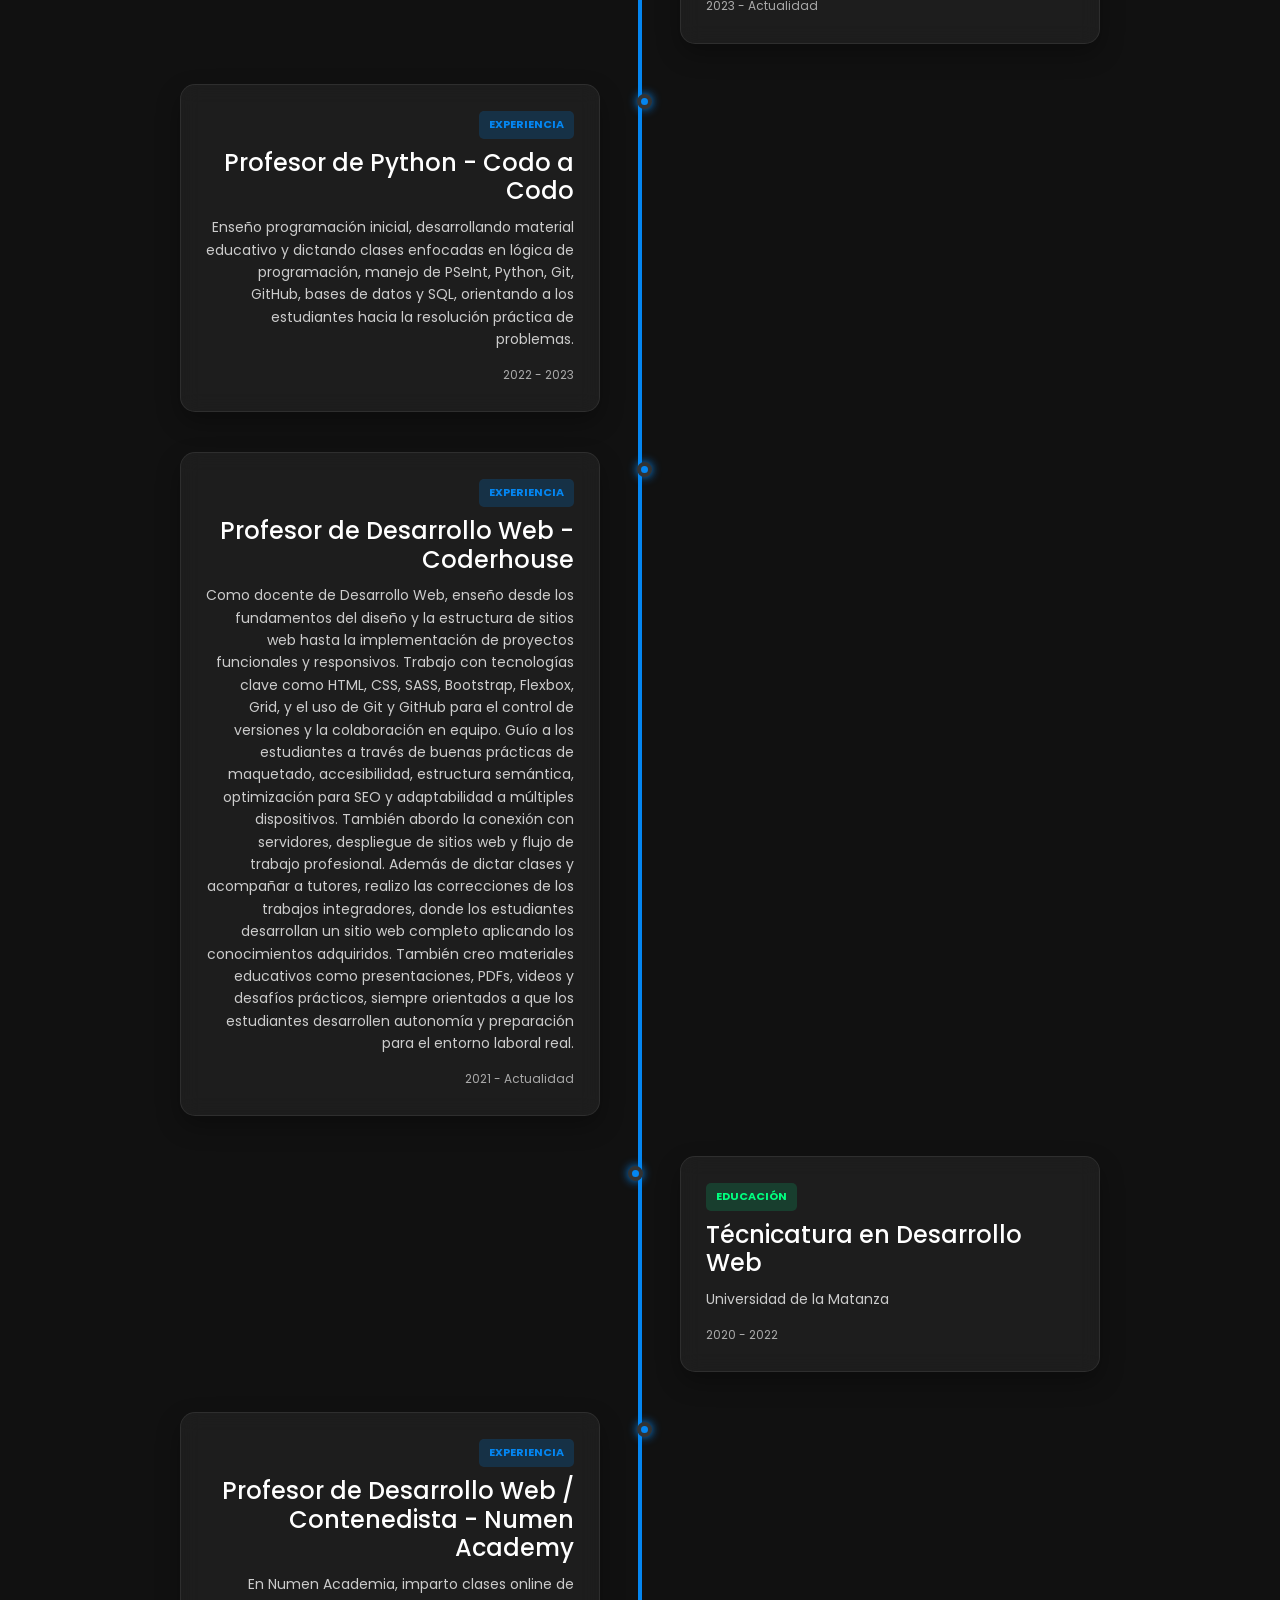
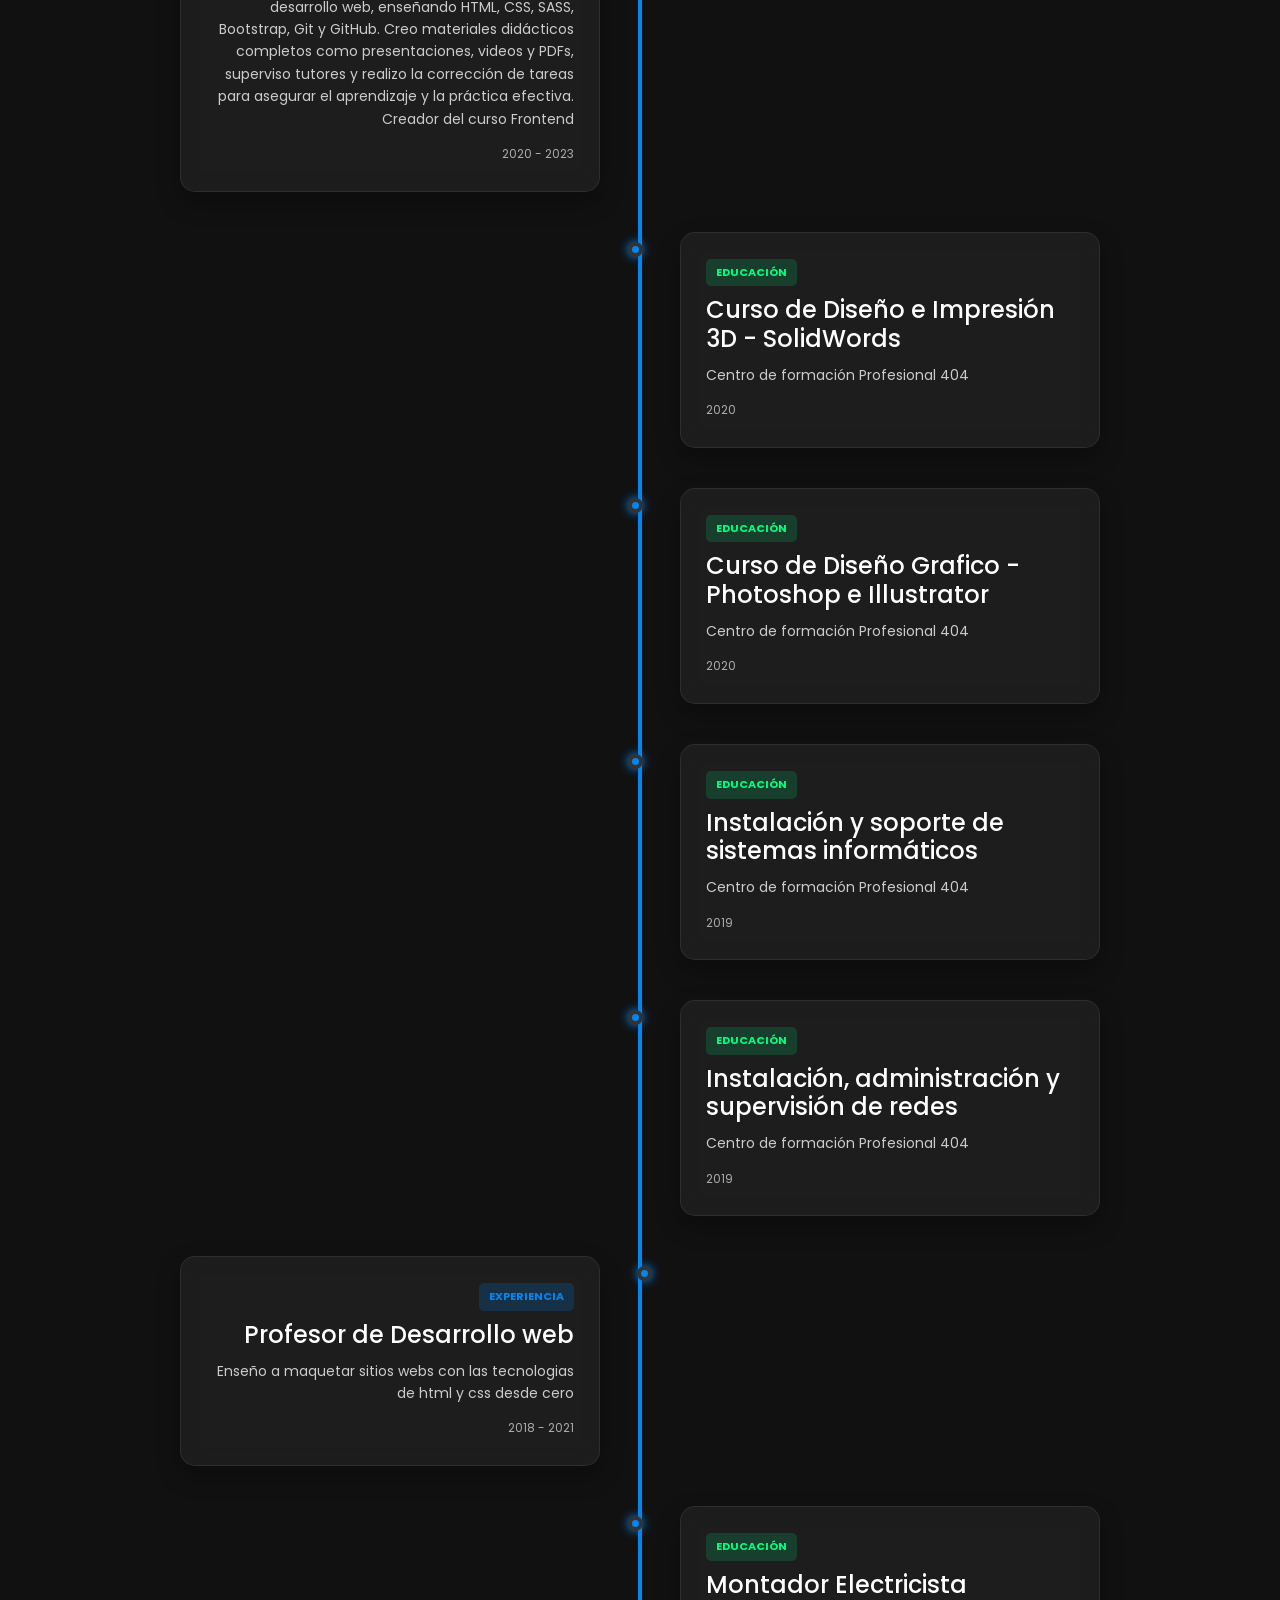
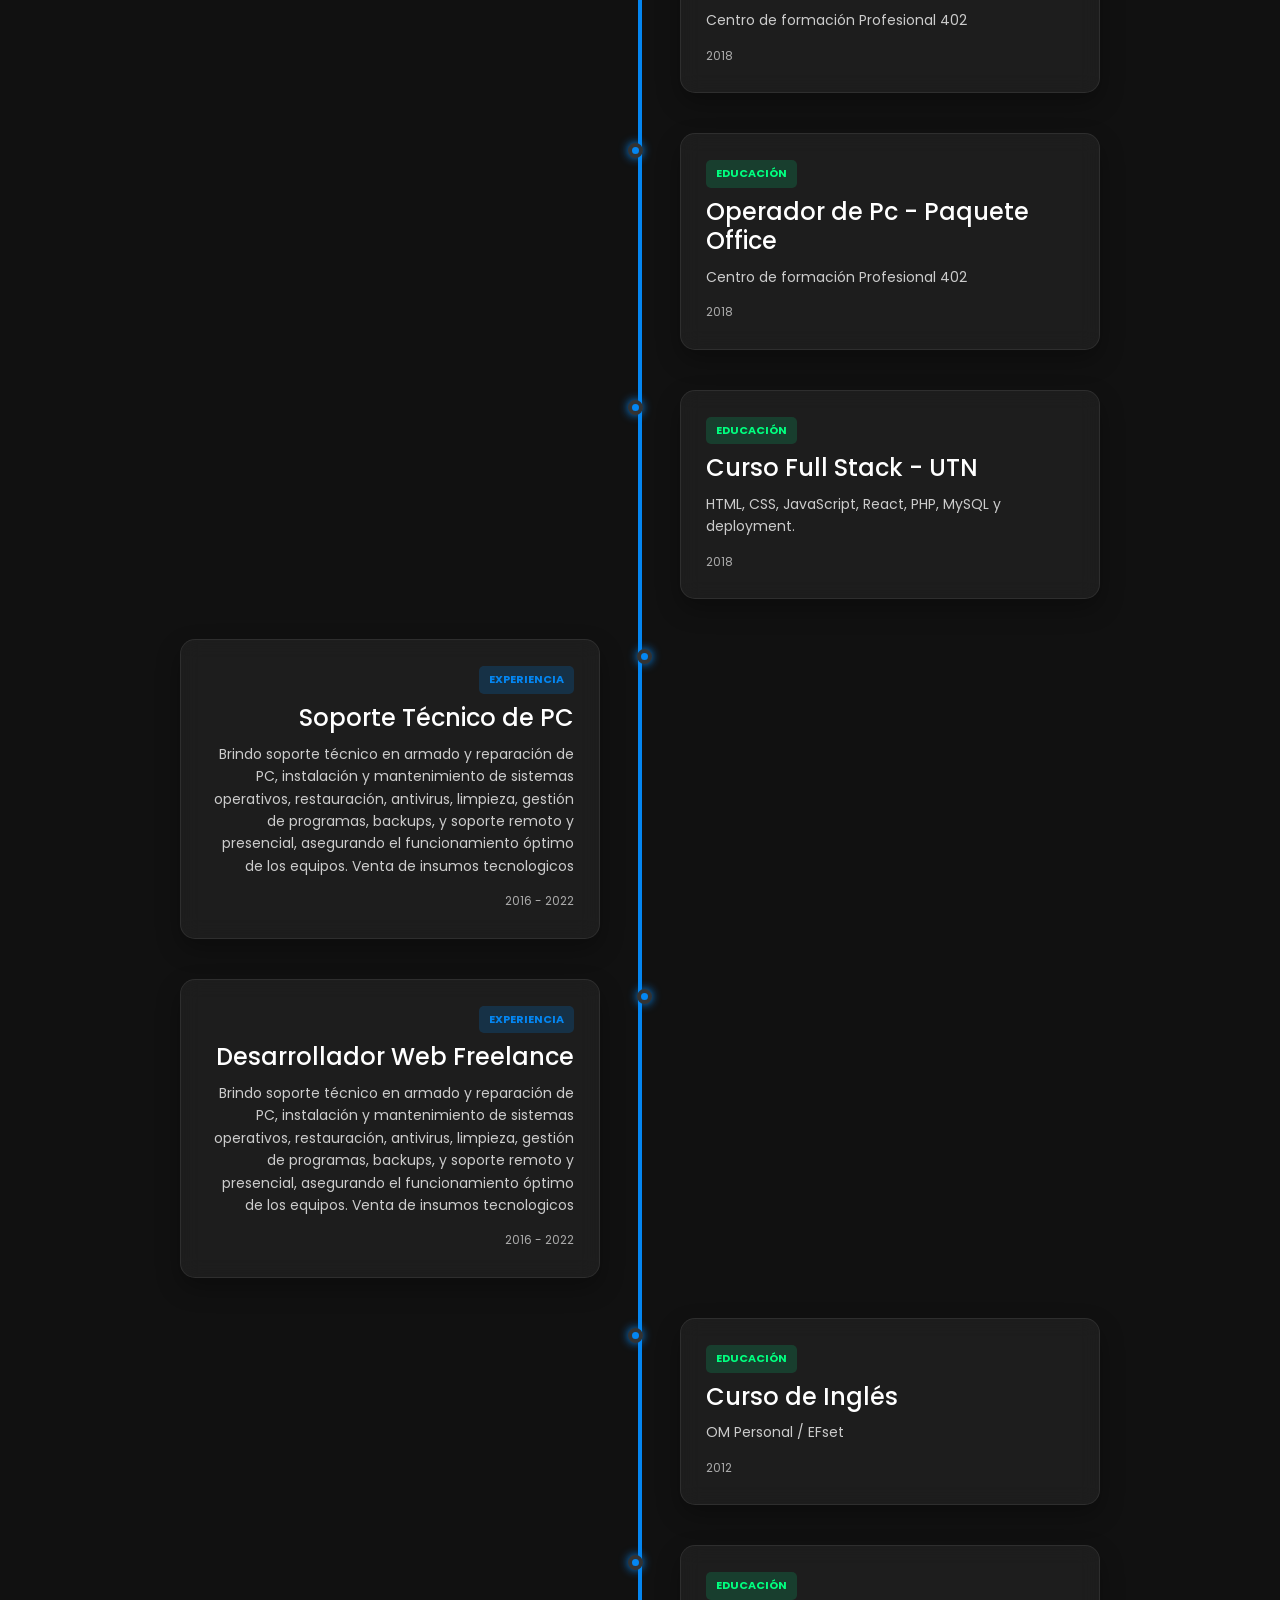
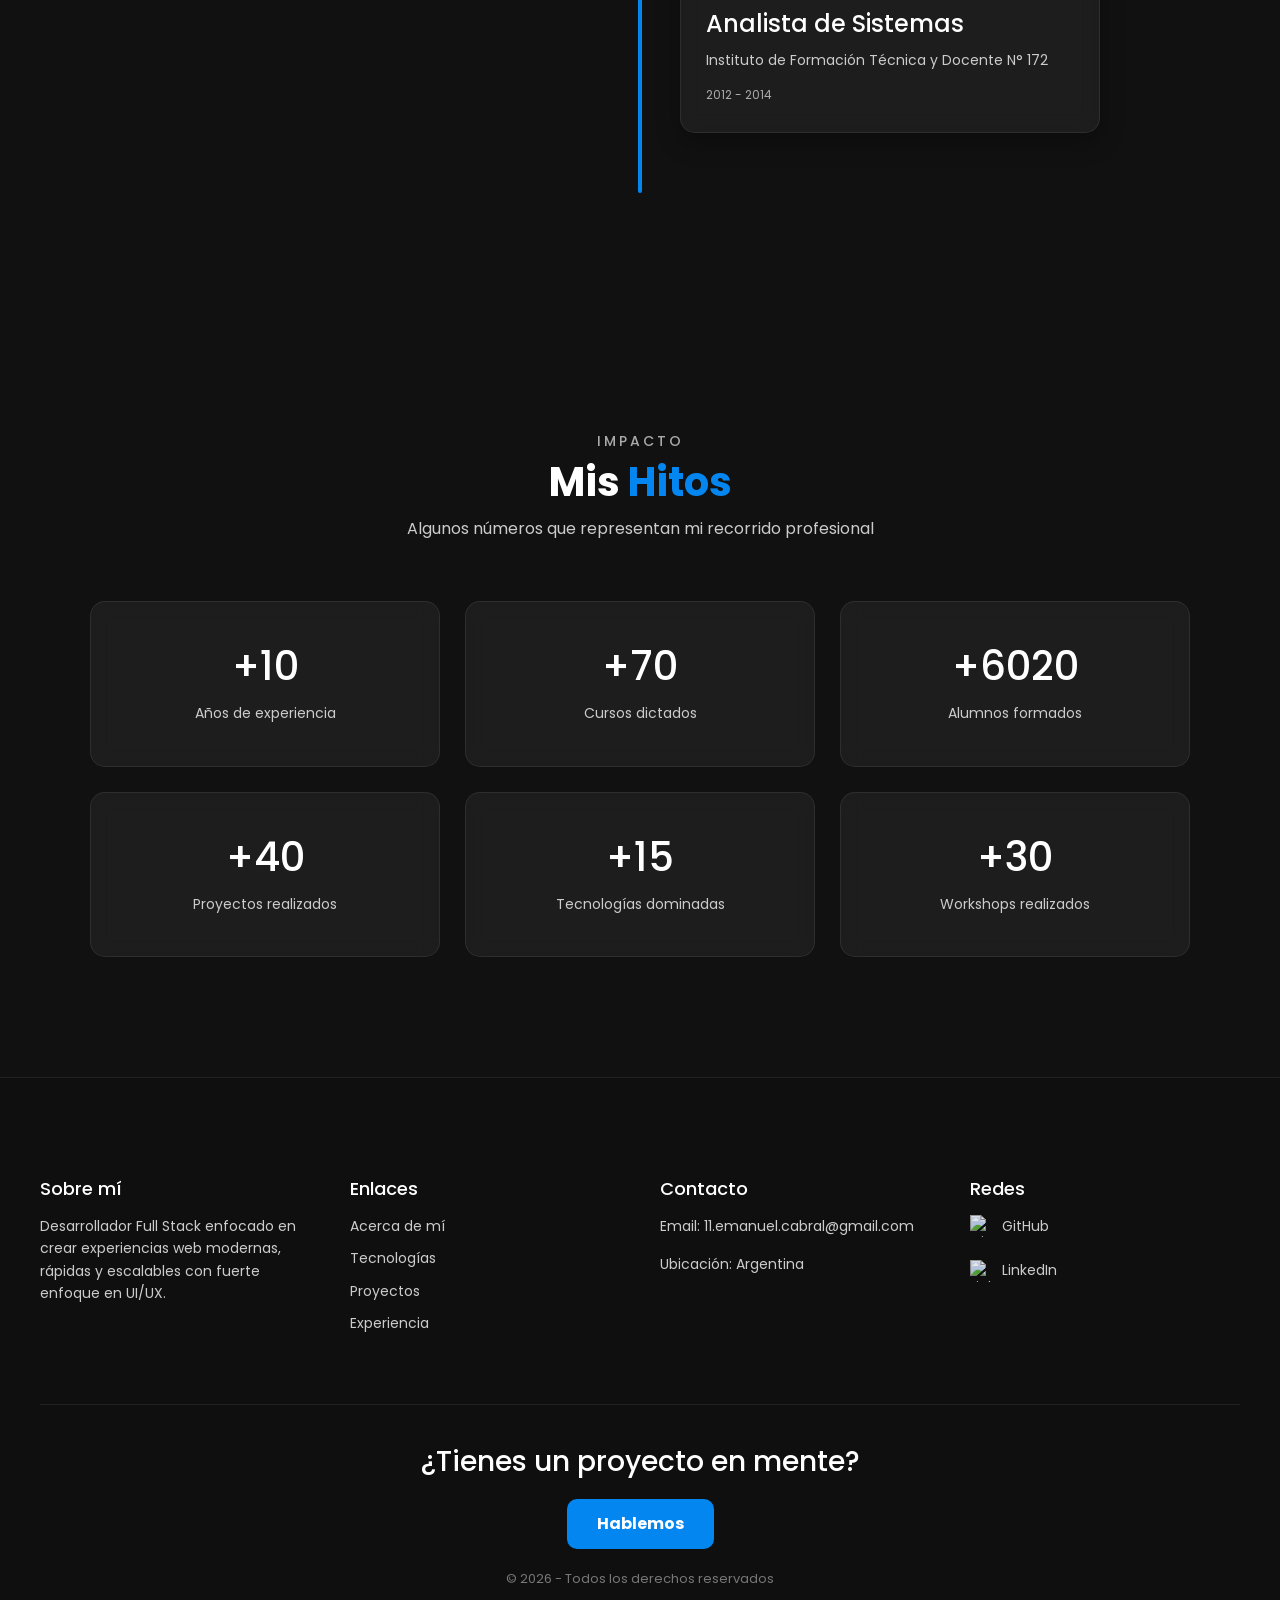
==== commit 3f7d6a83: "se actualiza el timeline" ====
--- a/index.html
+++ b/index.html
@@ -559,6 +559,46 @@
     </div>
 
     <div class="timeline">
+
+      <!-- ITEM -3 -->
+      <div class="timeline-item left" data-aos="fade-right">
+        <div class="timeline-content">
+          <span class="tag exp">EXPERIENCIA</span>
+          <h4>Profesor de IA - Facultad de Ingeniería - UNLZ</h4>
+          <p>Diplomatura de IA aplicada a la Educacion - Creador de contenidos, dictado de clases </p>
+          <span class="date">2026</span>
+        </div>
+      </div>
+
+      <!-- ITEM -2 -->
+      <div class="timeline-item right" data-aos="fade-left">
+        <div class="timeline-content">
+          <span class="tag edu">EDUCACIÓN</span>
+          <h4>Curso de React js</h4>
+          <p>Talent Teach</p>
+          <span class="date">2026</span>
+        </div>
+      </div>
+
+      <!-- ITEM -1 -->
+      <div class="timeline-item right" data-aos="fade-left">
+        <div class="timeline-content">
+          <span class="tag edu">EDUCACIÓN</span>
+          <h4>Curso de Nodejs</h4>
+          <p>Talent Teach</p>
+          <span class="date">2026</span>
+        </div>
+      </div>
+
+      <!-- ITEM 0 -->
+      <div class="timeline-item right" data-aos="fade-left">
+        <div class="timeline-content">
+          <span class="tag edu">EDUCACIÓN</span>
+          <h4>Curso de Testing QA</h4>
+          <p>Talent Teach</p>
+          <span class="date">2026</span>
+        </div>
+      </div>
 
       <!-- ITEM 1 -->
       <div class="timeline-item left" data-aos="fade-right">
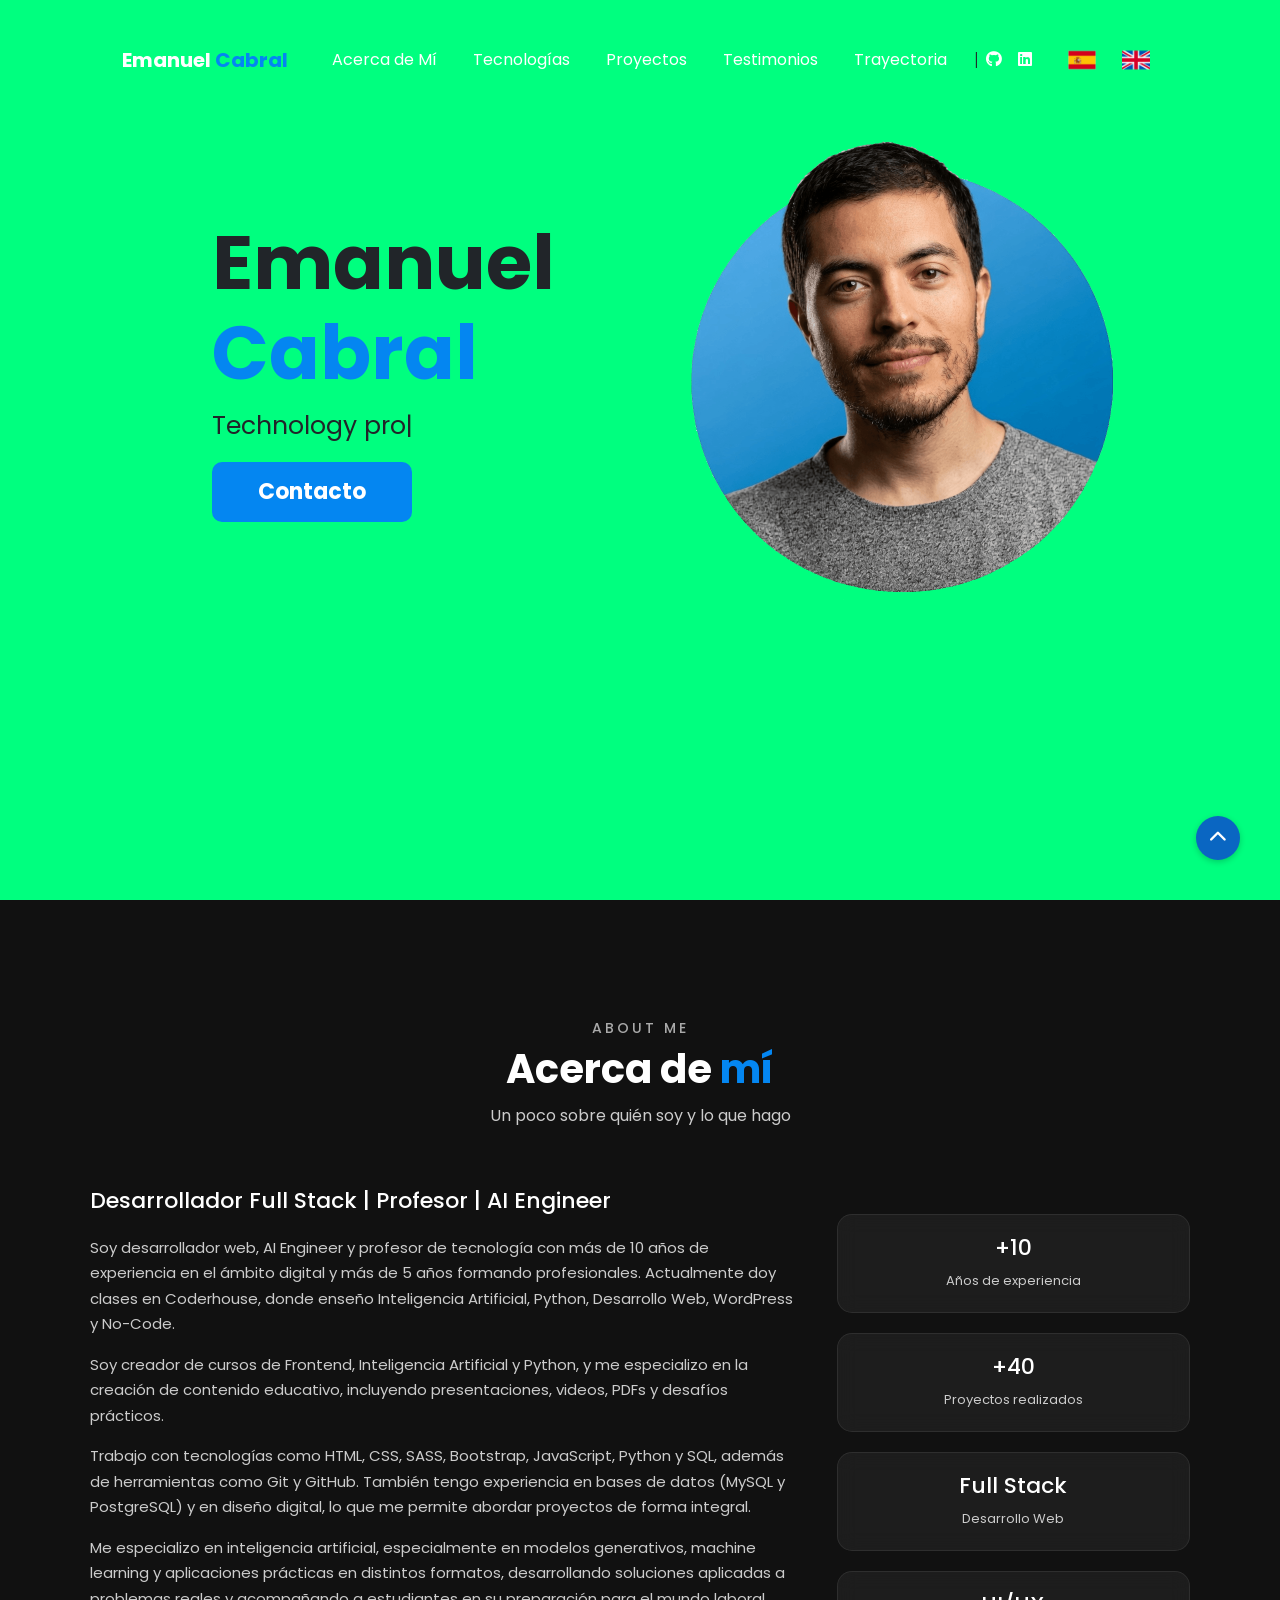
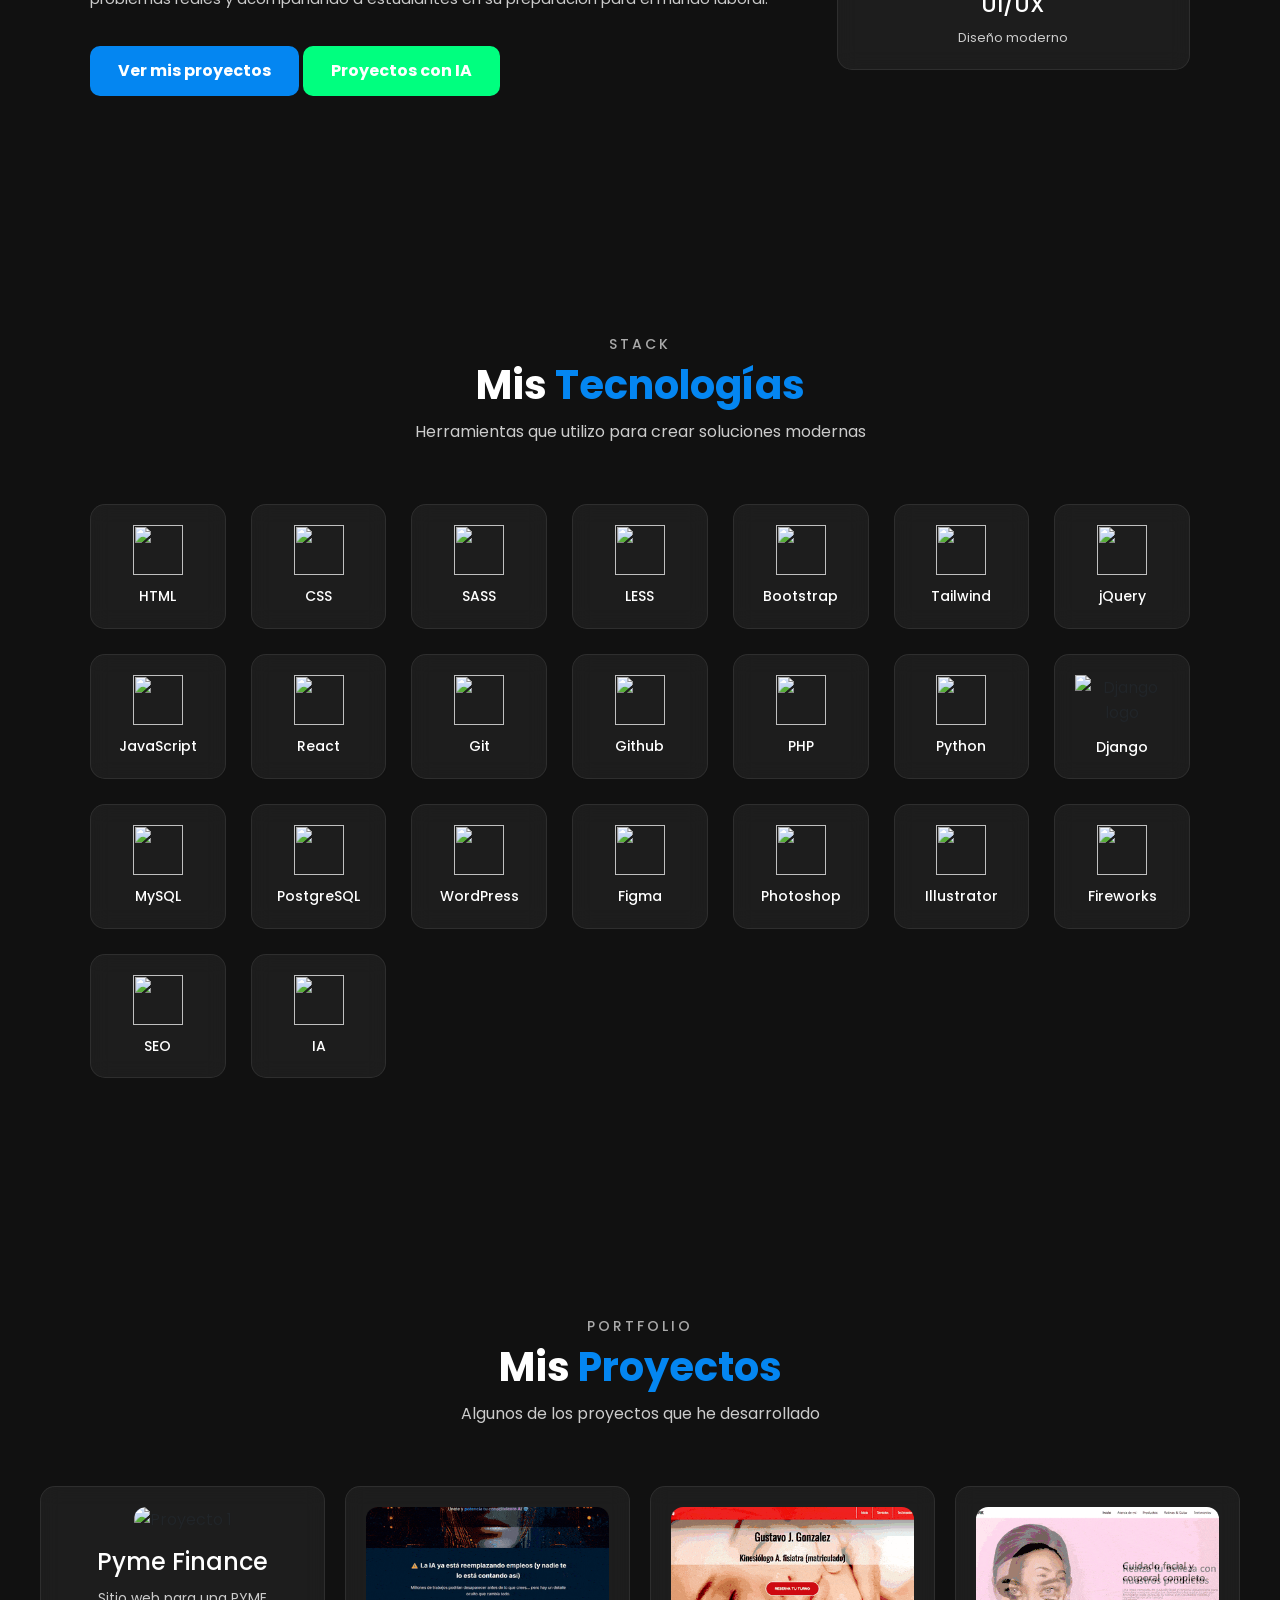
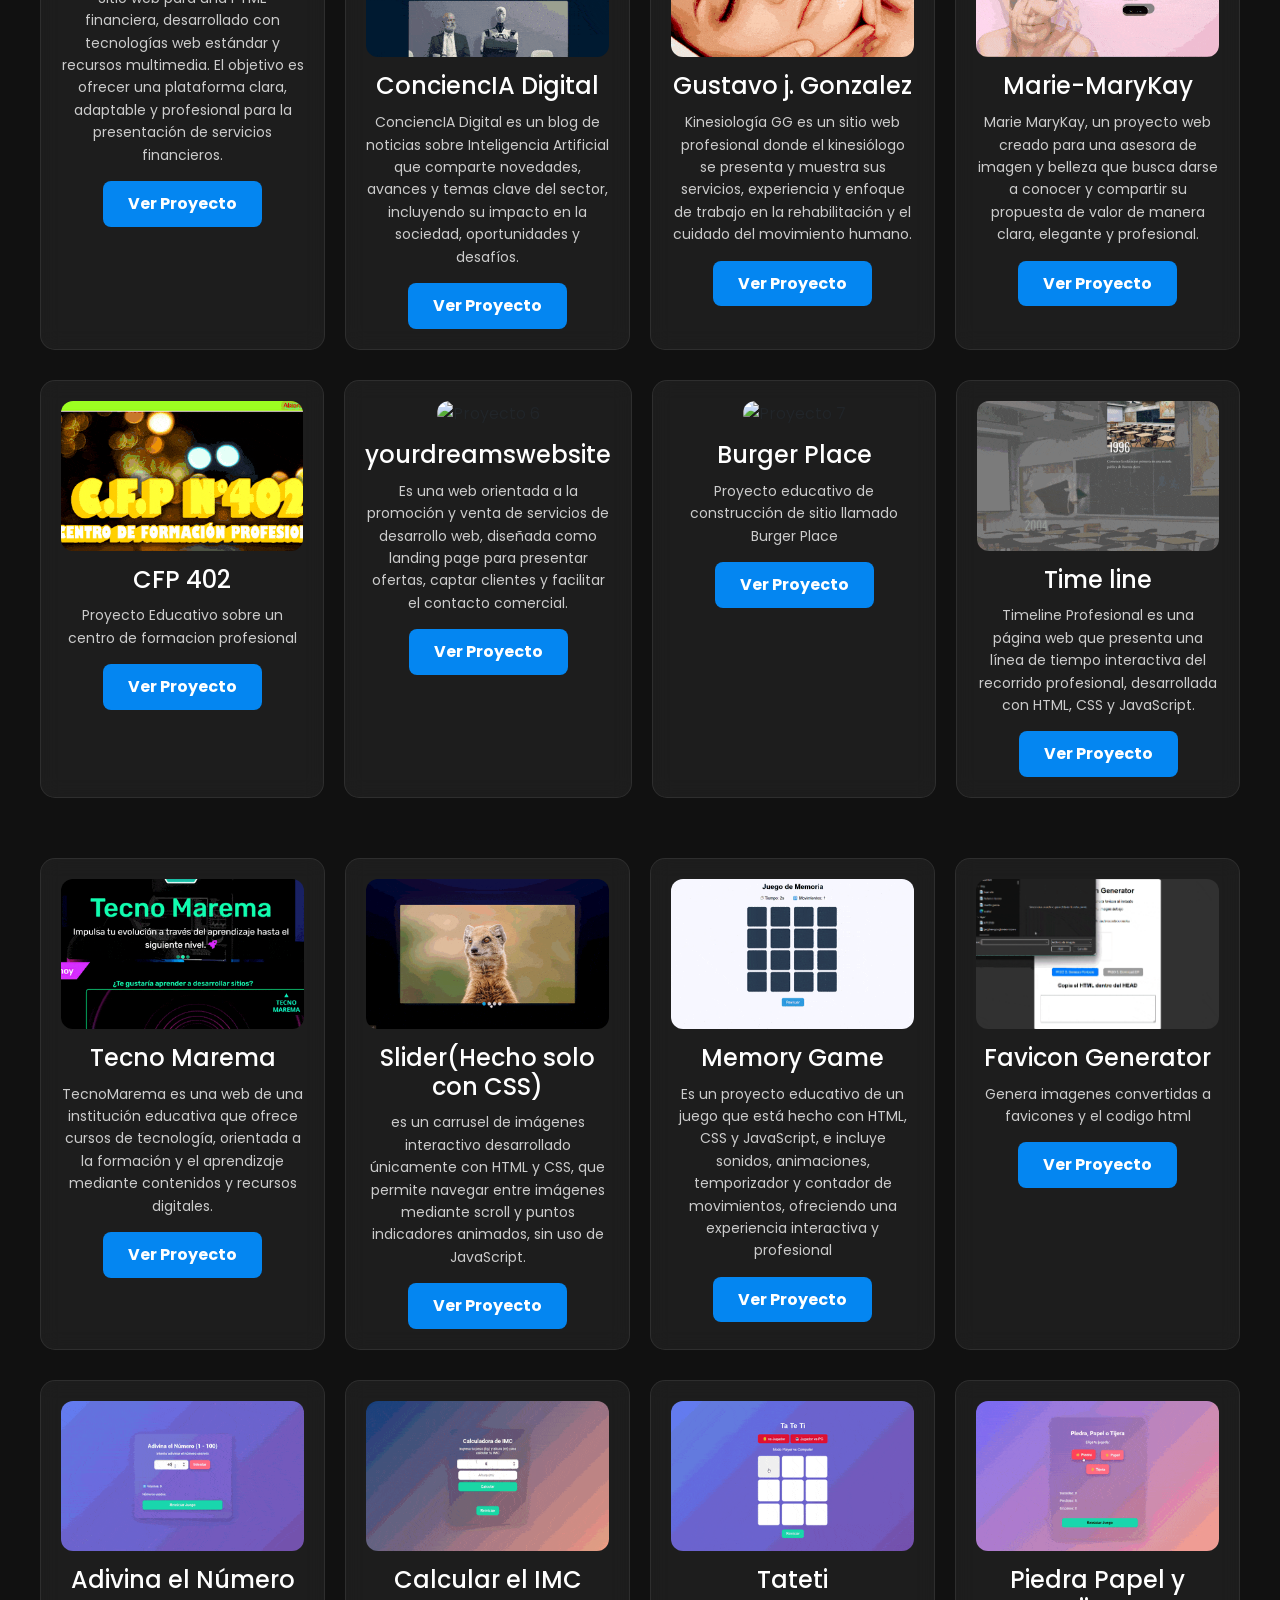
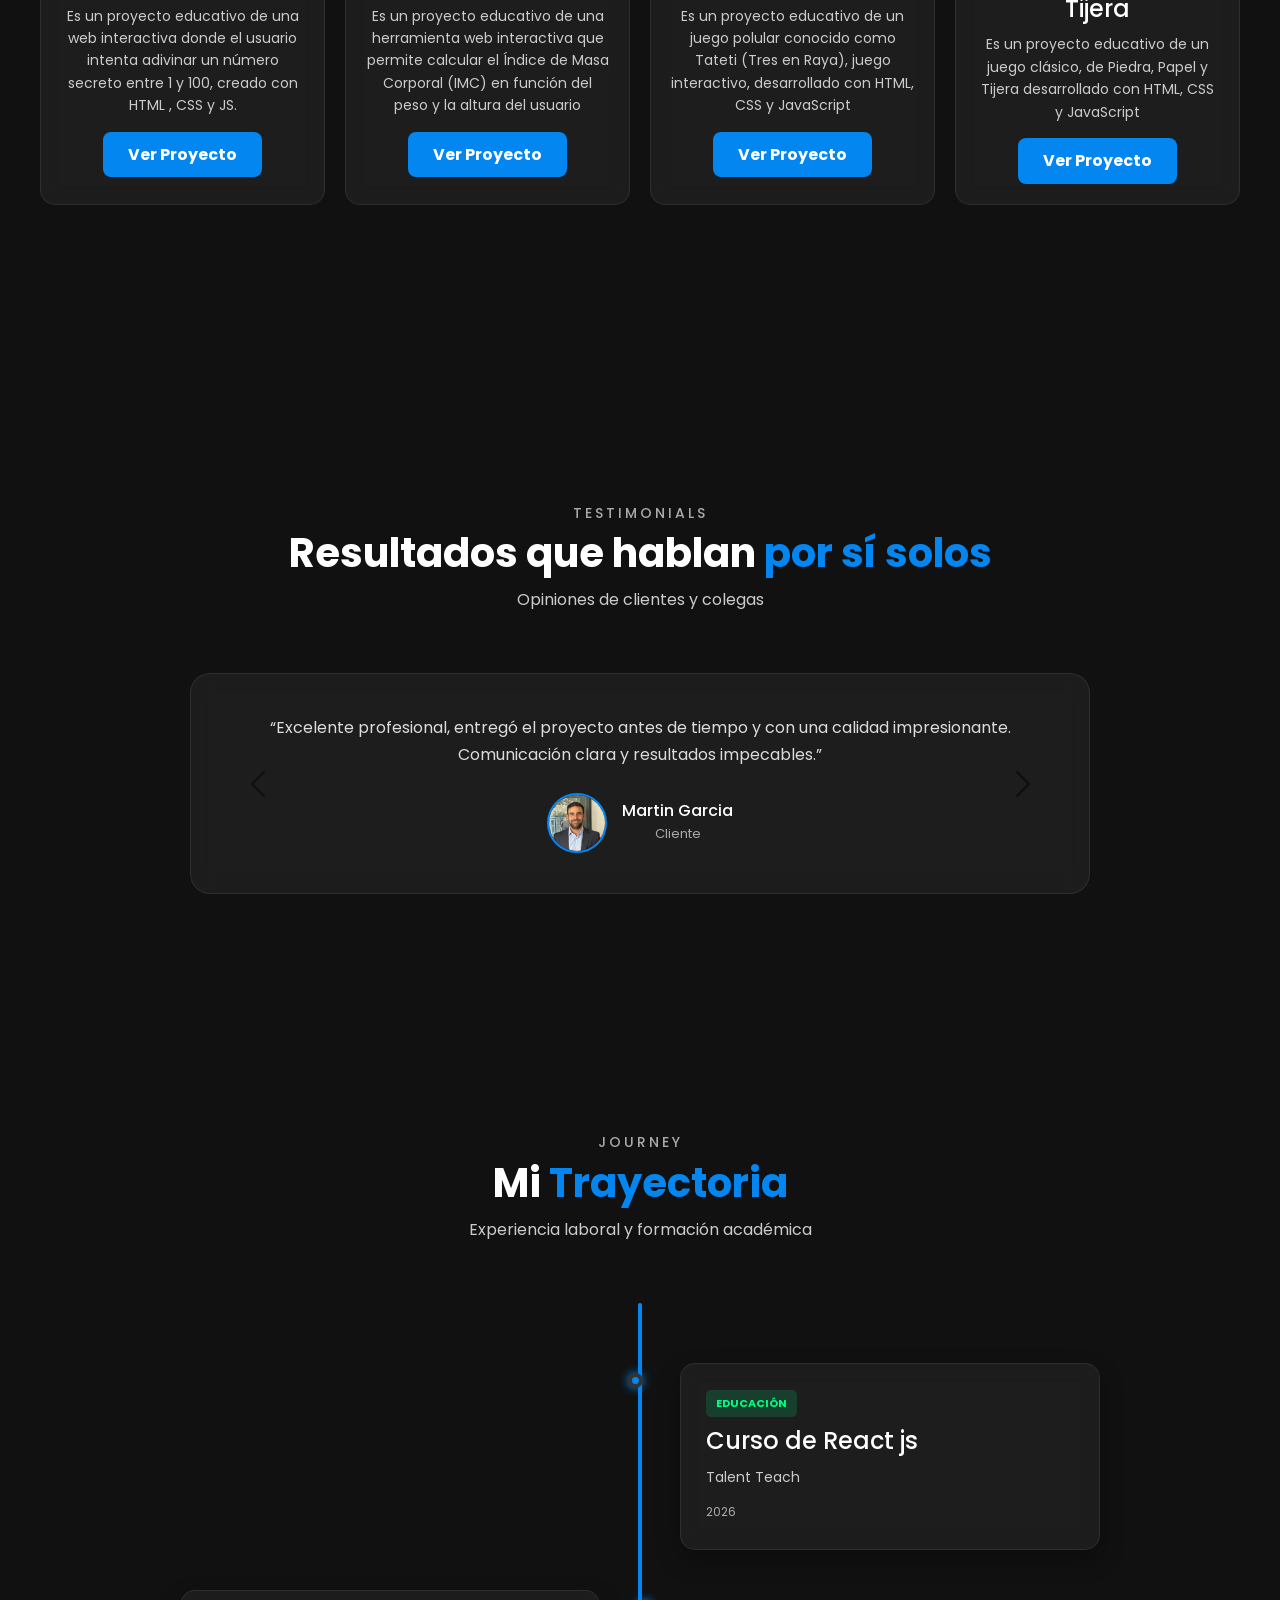
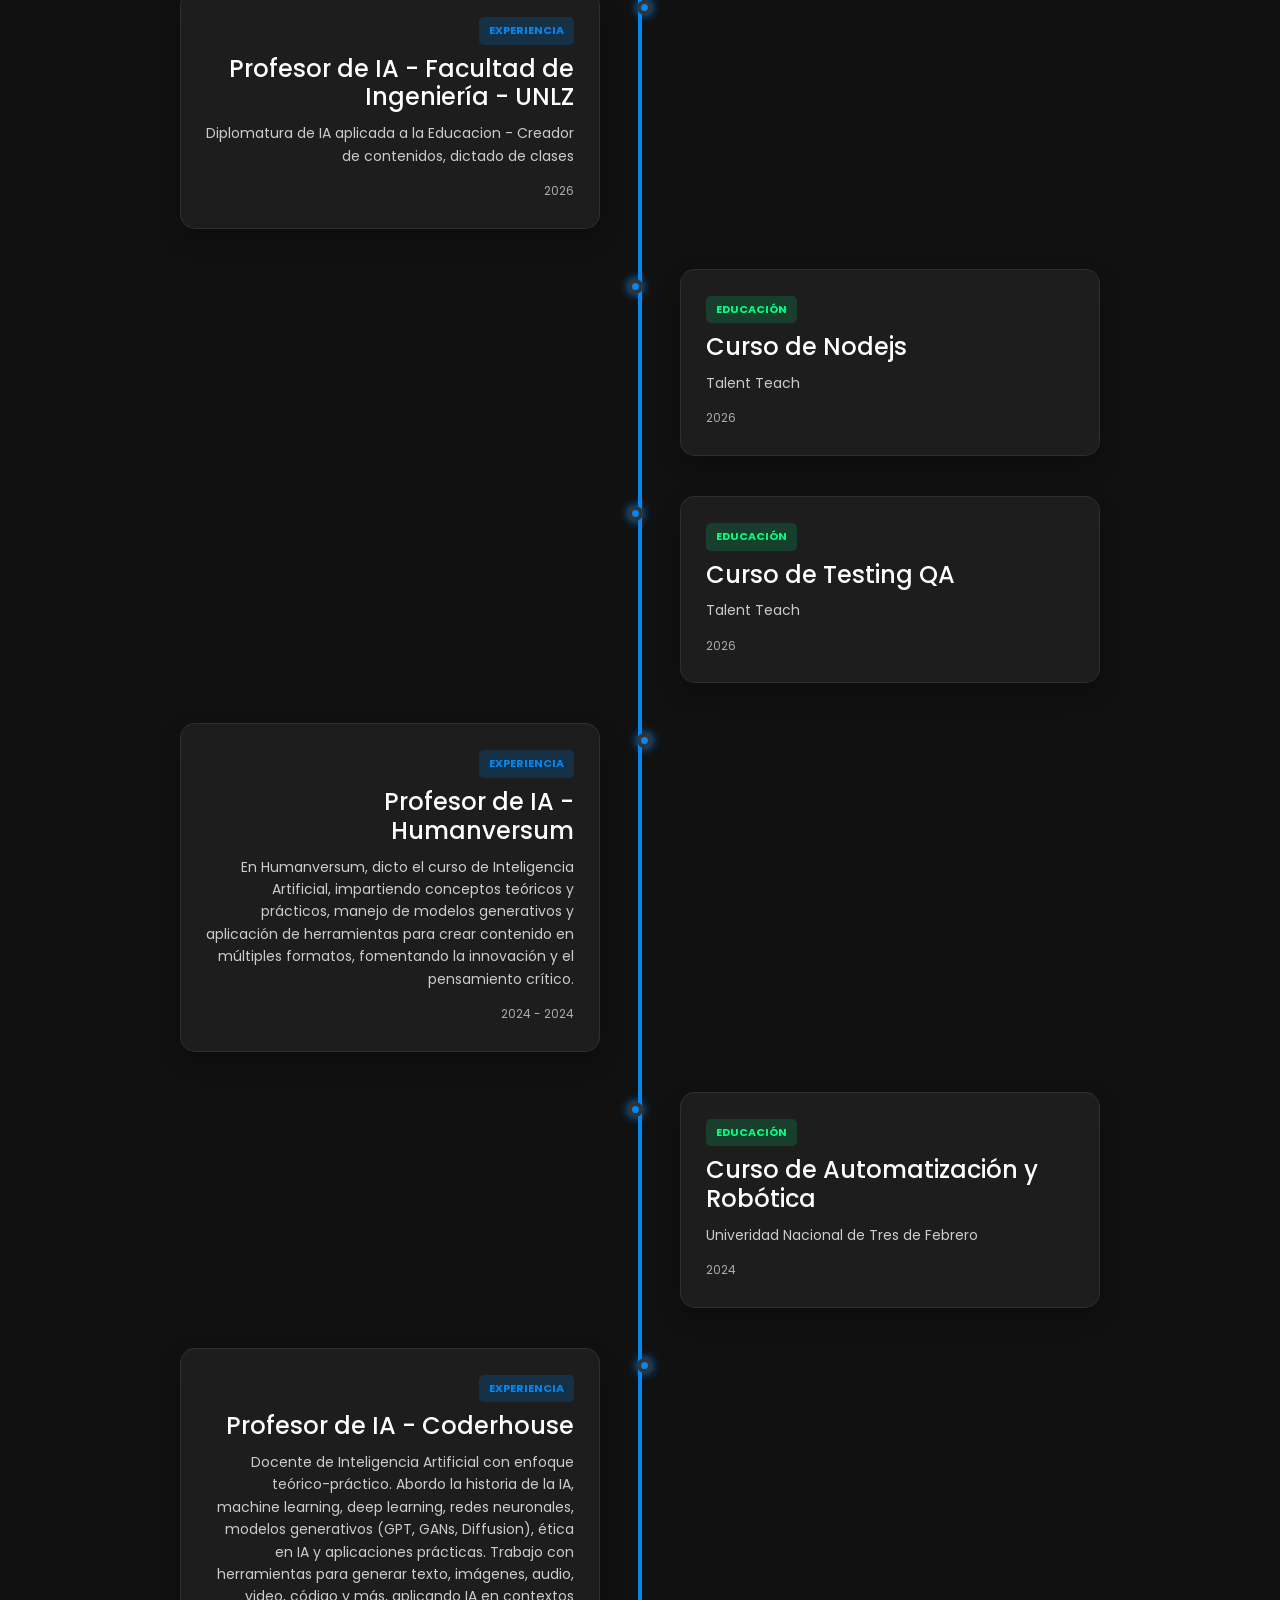
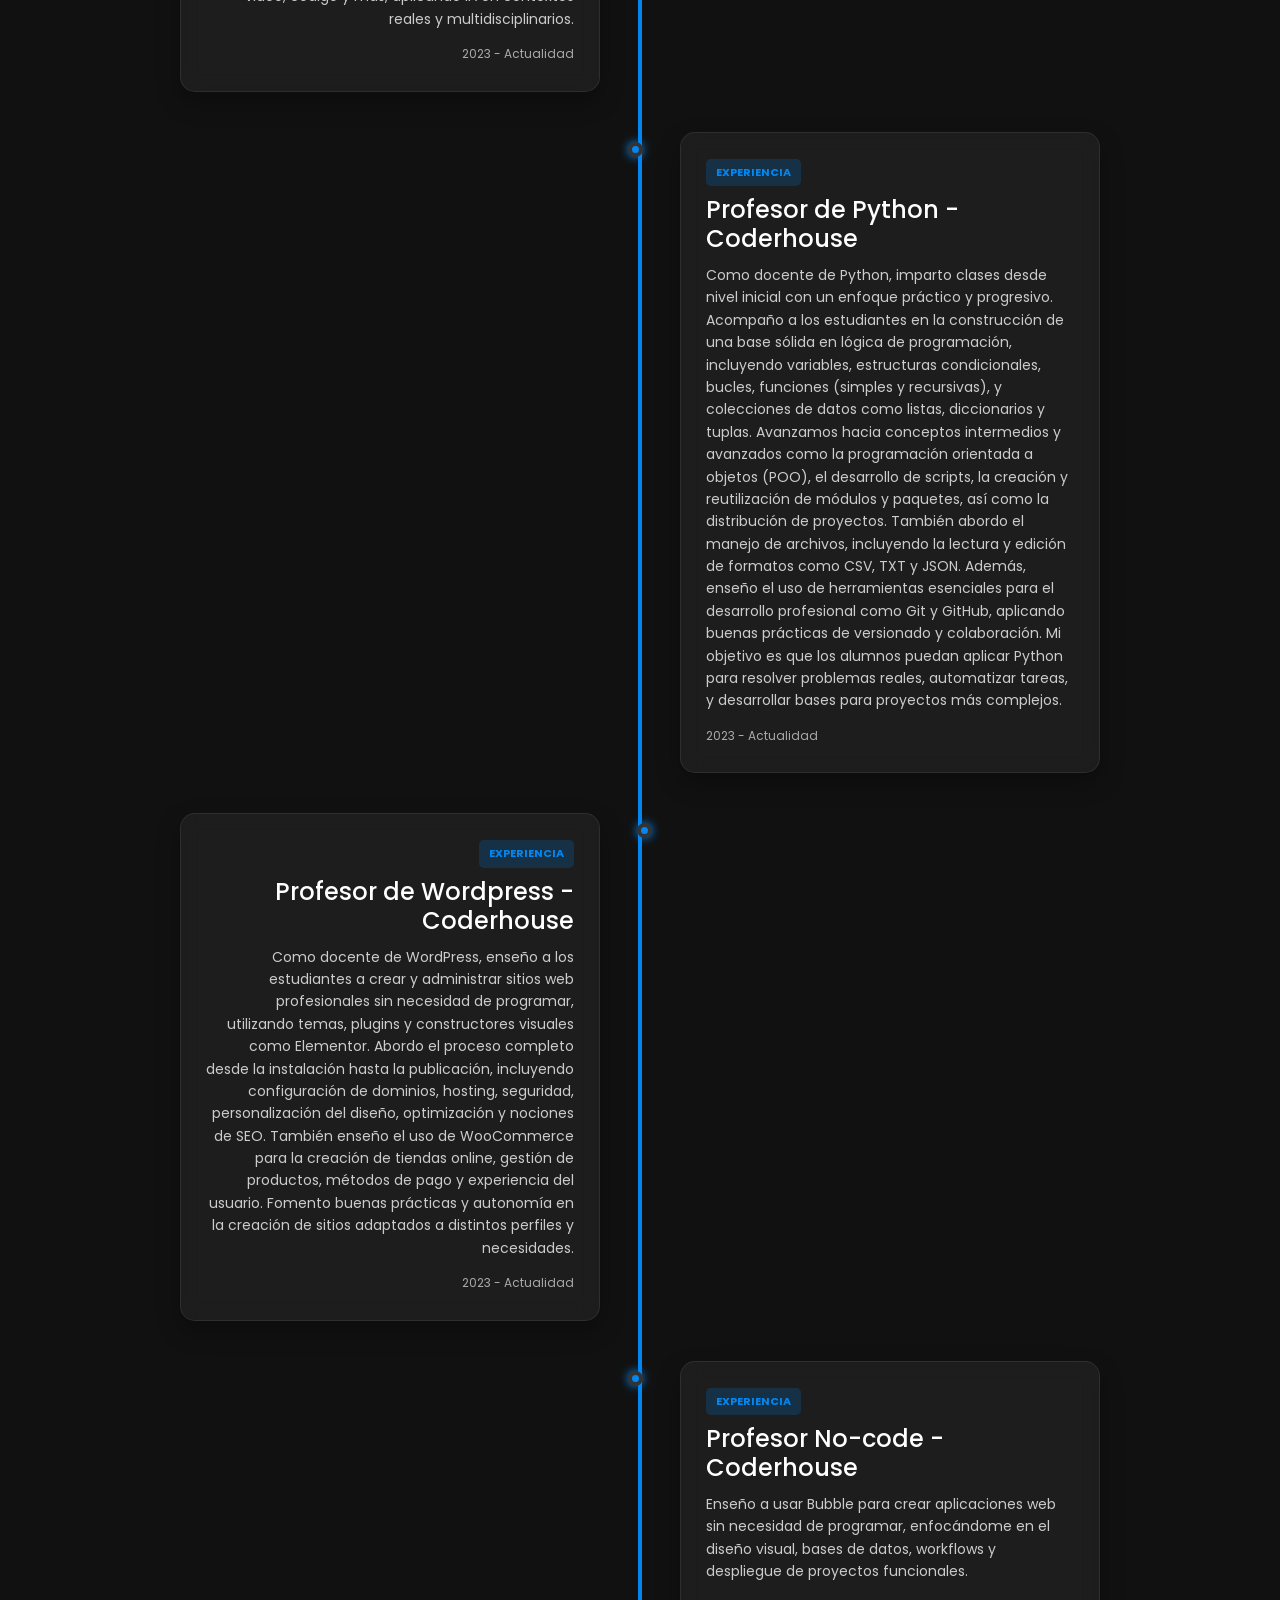
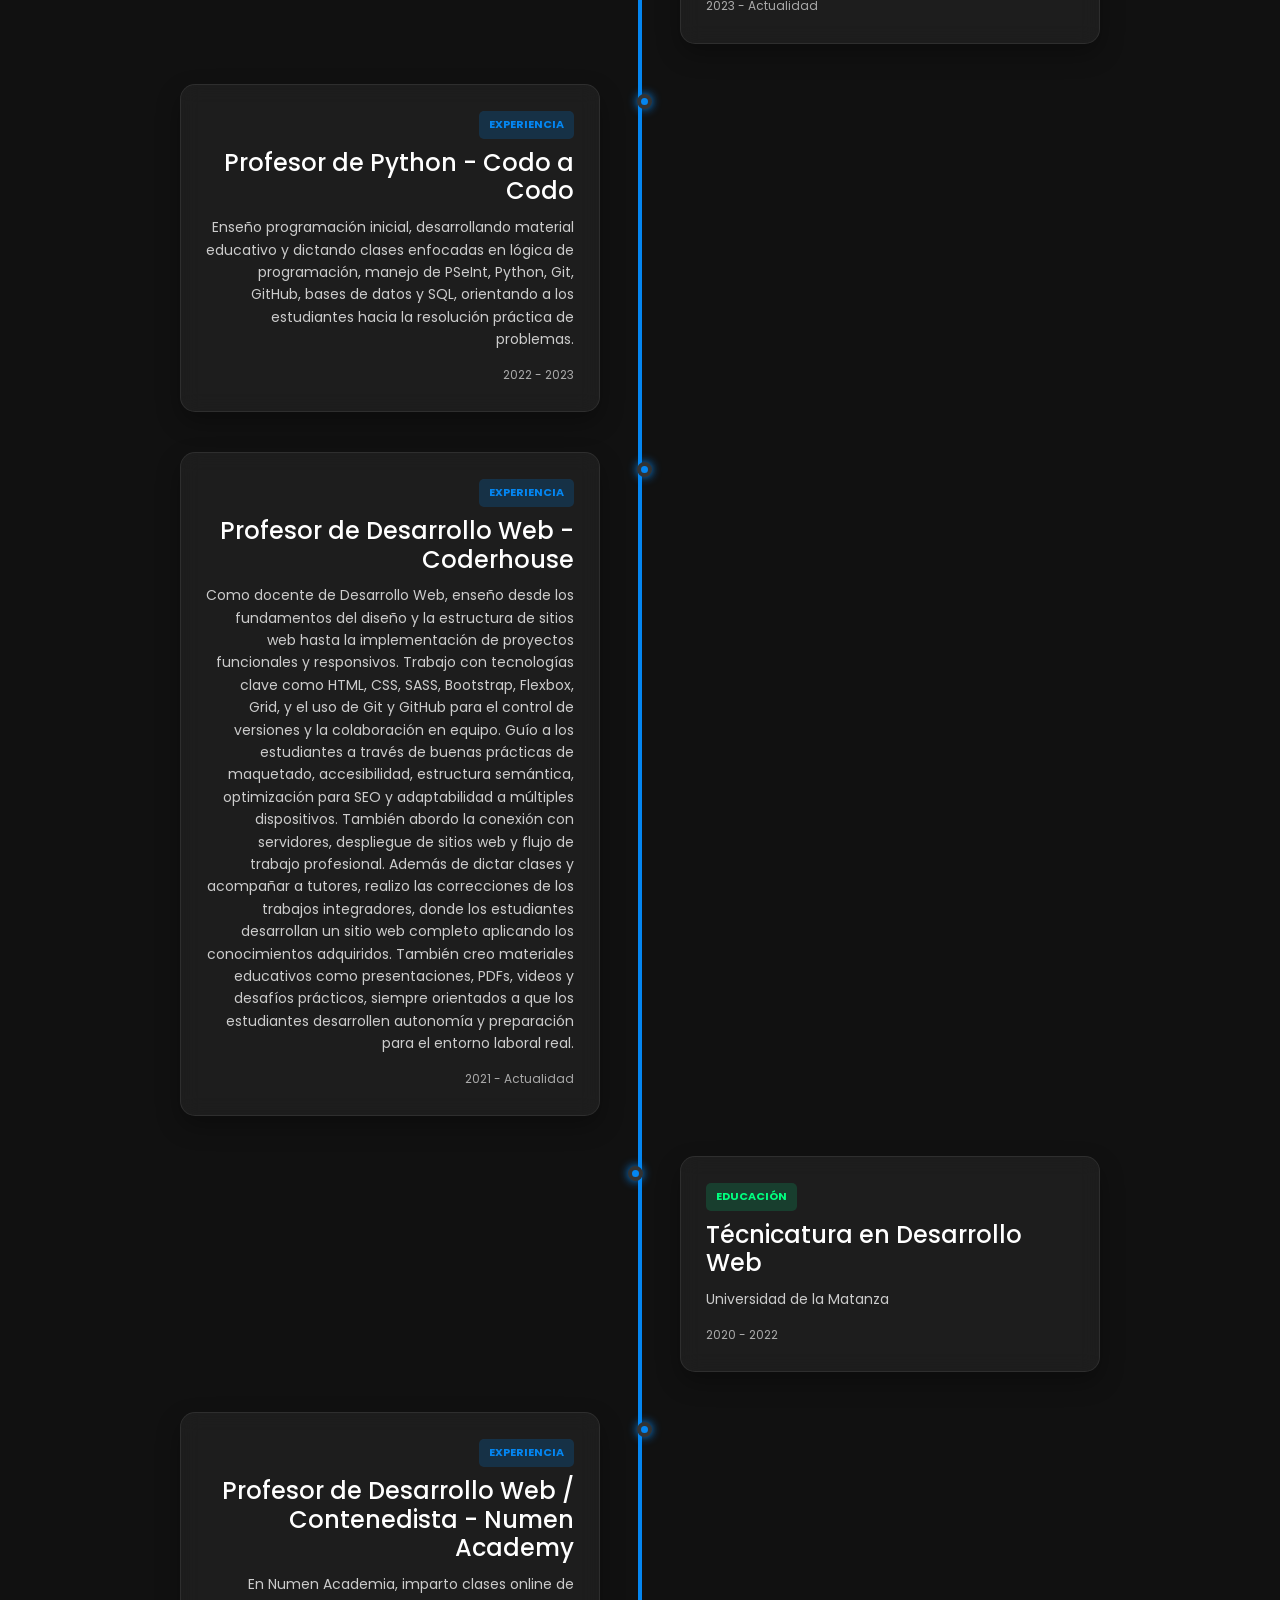
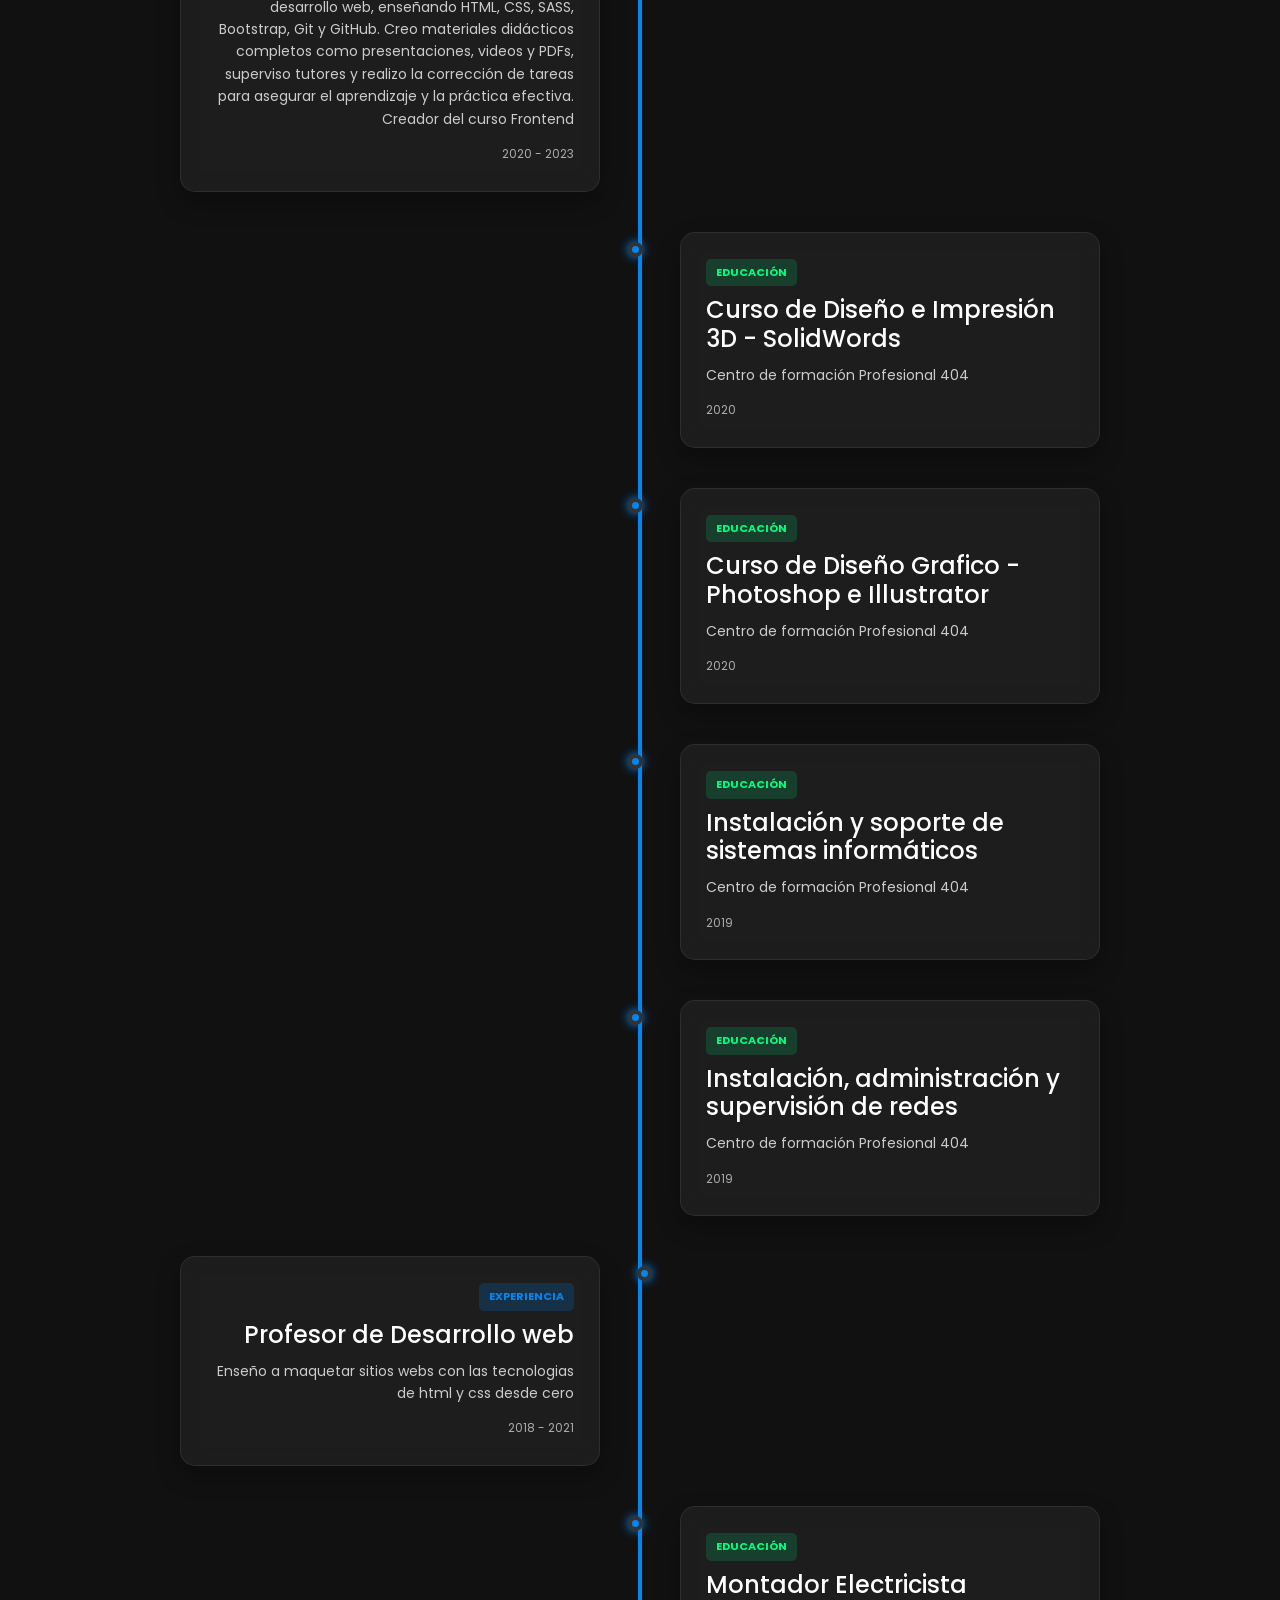
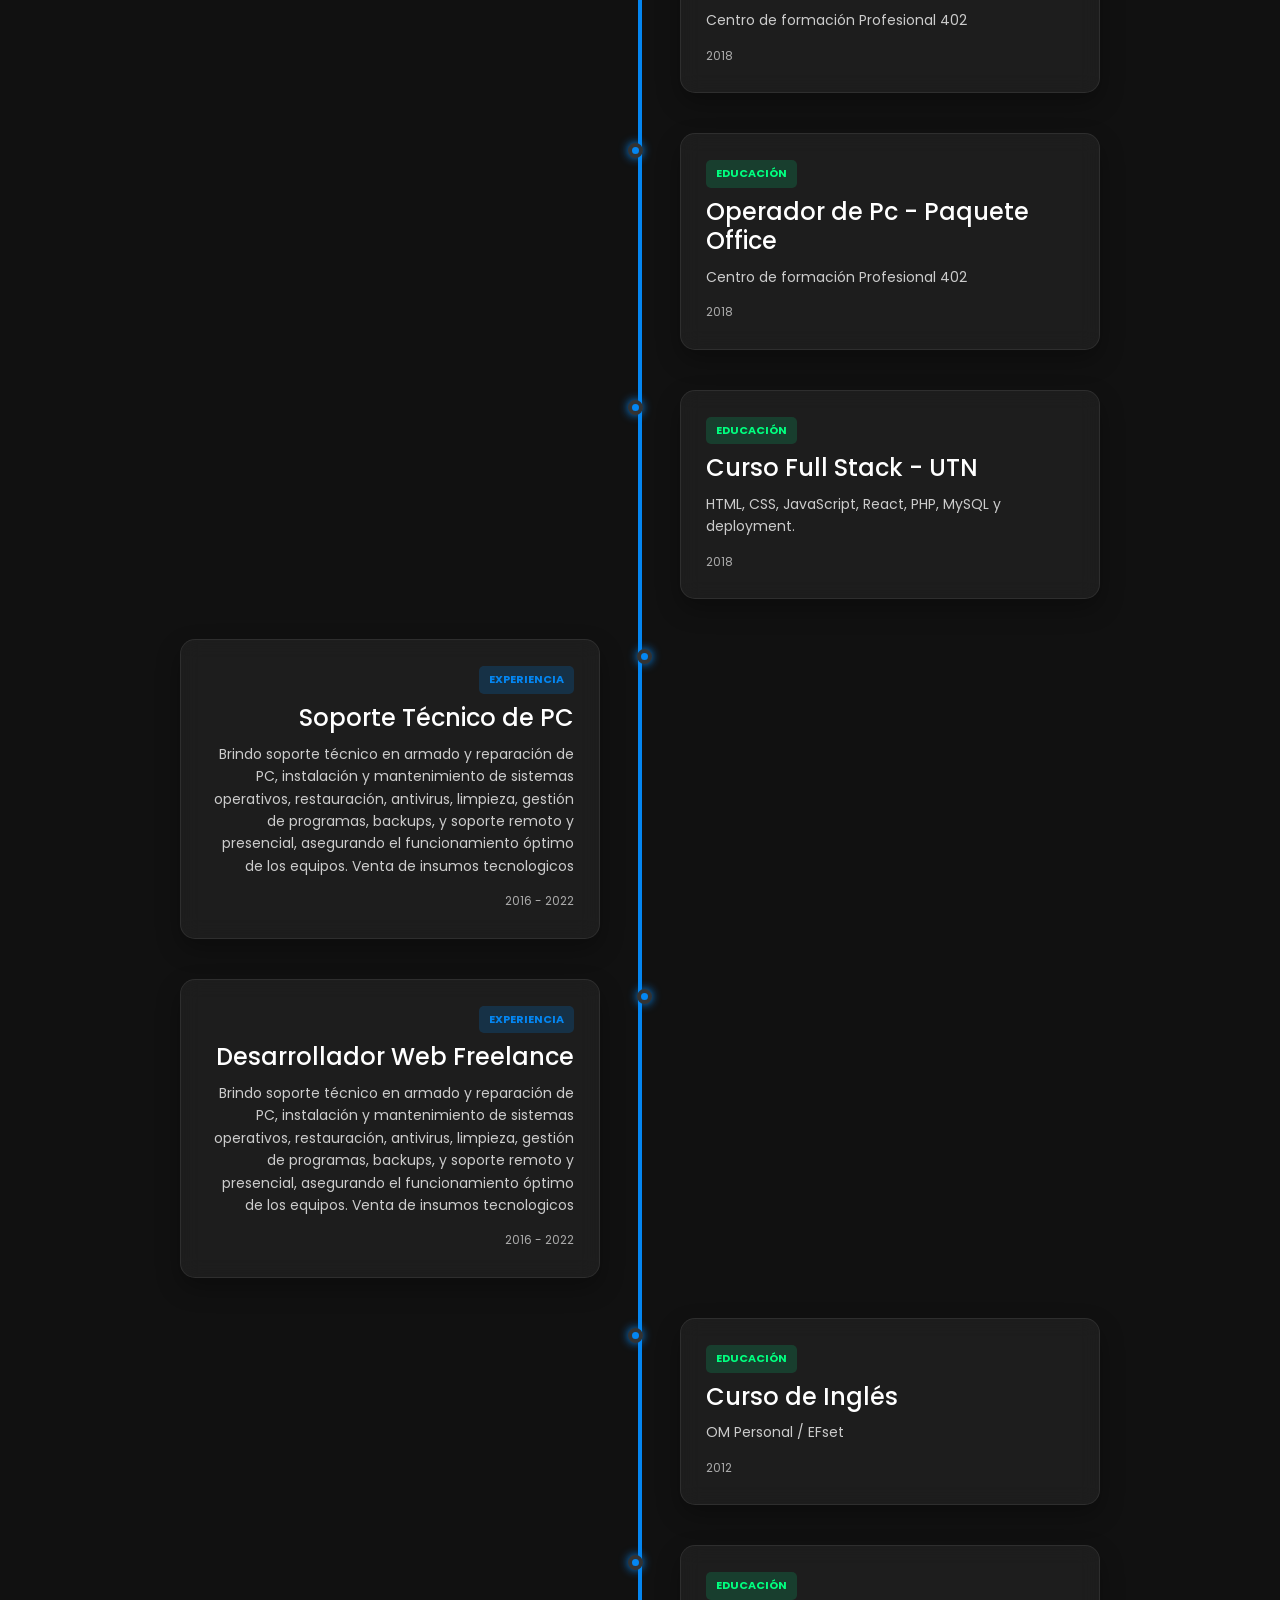
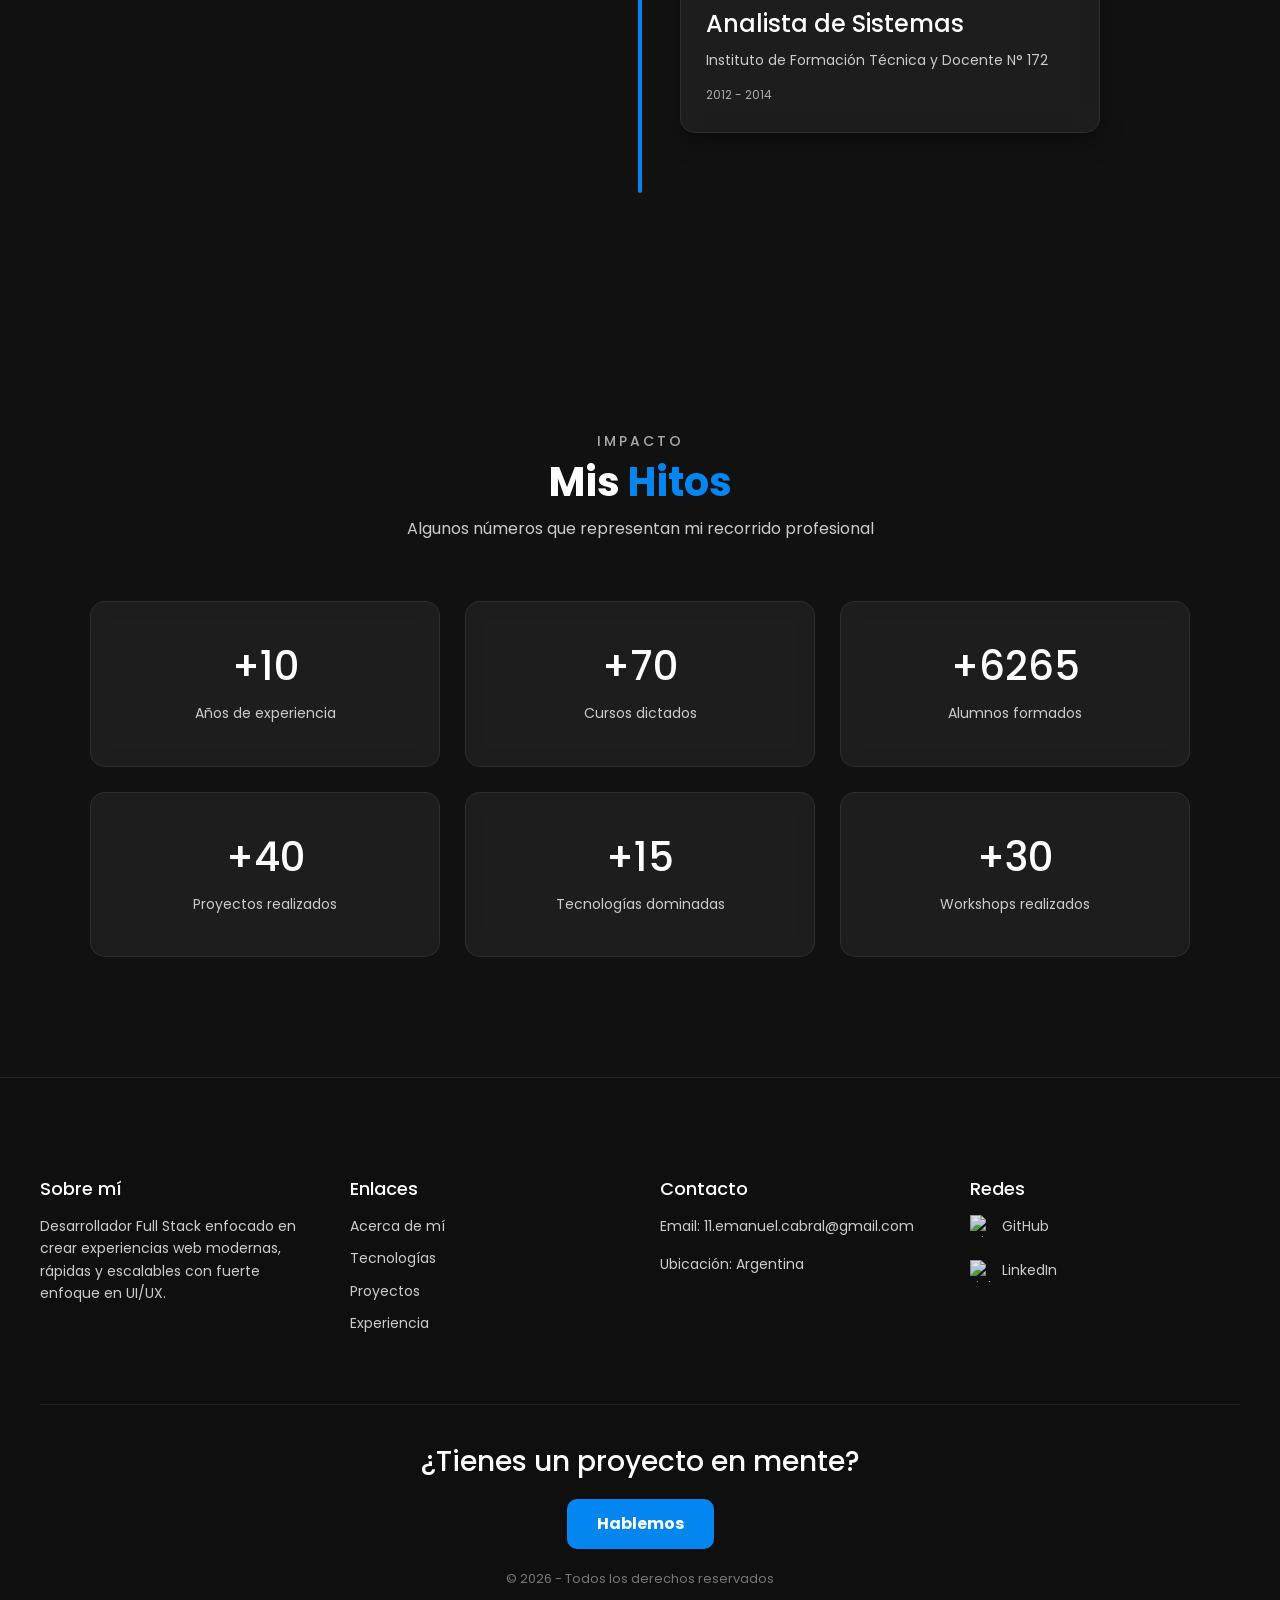
==== commit b92787a3: "se actualiza el timeline 2" ====
--- a/index.html
+++ b/index.html
@@ -560,7 +560,17 @@
 
     <div class="timeline">
 
-      <!-- ITEM -3 -->
+      <!-- ITEM 26 -->
+      <div class="timeline-item right" data-aos="fade-left">
+        <div class="timeline-content">
+          <span class="tag edu">EDUCACIÓN</span>
+          <h4>Curso de React js</h4>
+          <p>Talent Teach</p>
+          <span class="date">2026</span>
+        </div>
+      </div>
+
+      <!-- ITEM 25 -->
       <div class="timeline-item left" data-aos="fade-right">
         <div class="timeline-content">
           <span class="tag exp">EXPERIENCIA</span>
@@ -570,17 +580,7 @@
         </div>
       </div>
 
-      <!-- ITEM -2 -->
-      <div class="timeline-item right" data-aos="fade-left">
-        <div class="timeline-content">
-          <span class="tag edu">EDUCACIÓN</span>
-          <h4>Curso de React js</h4>
-          <p>Talent Teach</p>
-          <span class="date">2026</span>
-        </div>
-      </div>
-
-      <!-- ITEM -1 -->
+      <!-- ITEM 24 -->
       <div class="timeline-item right" data-aos="fade-left">
         <div class="timeline-content">
           <span class="tag edu">EDUCACIÓN</span>
@@ -590,7 +590,7 @@
         </div>
       </div>
 
-      <!-- ITEM 0 -->
+      <!-- ITEM 23 -->
       <div class="timeline-item right" data-aos="fade-left">
         <div class="timeline-content">
           <span class="tag edu">EDUCACIÓN</span>
@@ -600,7 +600,7 @@
         </div>
       </div>
 
-      <!-- ITEM 1 -->
+      <!-- ITEM 22 -->
       <div class="timeline-item left" data-aos="fade-right">
         <div class="timeline-content">
           <span class="tag exp">EXPERIENCIA</span>
@@ -610,7 +610,7 @@
         </div>
       </div>
 
-      <!-- ITEM 2 -->
+      <!-- ITEM 21 -->
       <div class="timeline-item right" data-aos="fade-left">
         <div class="timeline-content">
           <span class="tag edu">EDUCACIÓN</span>
@@ -620,7 +620,7 @@
         </div>
       </div>
 
-      <!-- ITEM 3 -->
+      <!-- ITEM 20 -->
       <div class="timeline-item left" data-aos="fade-right">
         <div class="timeline-content">
           <span class="tag exp">EXPERIENCIA</span>
@@ -630,7 +630,7 @@
         </div>
       </div>
 
-      <!-- ITEM 4 -->
+      <!-- ITEM 19 -->
       <div class="timeline-item right" data-aos="fade-left">
         <div class="timeline-content">
           <span class="tag exp">EXPERIENCIA</span>
@@ -644,7 +644,7 @@
         </div>
       </div>
 
-    <!-- ITEM 4 -->
+    <!-- ITEM 18 -->
       <div class="timeline-item left" data-aos="fade-right">
         <div class="timeline-content">
           <span class="tag exp">EXPERIENCIA</span>
@@ -654,7 +654,7 @@
         </div>
       </div>
 
-      <!-- ITEM 5 -->
+      <!-- ITEM 17 -->
       <div class="timeline-item right" data-aos="fade-left">
         <div class="timeline-content">
           <span class="tag exp">EXPERIENCIA</span>
@@ -665,7 +665,7 @@
       </div>
 
 
-      <!-- ITEM 6 -->
+      <!-- ITEM 16 -->
       <div class="timeline-item left" data-aos="fade-right">
         <div class="timeline-content">
           <span class="tag exp">EXPERIENCIA</span>
@@ -675,7 +675,7 @@
         </div>
       </div>
 
-      <!-- ITEM 7 -->
+      <!-- ITEM 15 -->
       <div class="timeline-item left" data-aos="fade-right">
         <div class="timeline-content">
           <span class="tag exp">EXPERIENCIA</span>
@@ -689,7 +689,7 @@
         </div>
       </div>
 
-      <!-- ITEM 8 -->
+      <!-- ITEM 14 -->
       <div class="timeline-item right" data-aos="fade-left">
         <div class="timeline-content">
           <span class="tag edu">EDUCACIÓN</span>
@@ -699,7 +699,7 @@
         </div>
       </div>
 
-      <!-- ITEM 9 -->
+      <!-- ITEM 13 -->
       <div class="timeline-item left" data-aos="fade-right">
         <div class="timeline-content">
           <span class="tag exp">EXPERIENCIA</span>
@@ -711,7 +711,7 @@
         </div>
       </div>
 
-      <!-- ITEM 10 -->
+      <!-- ITEM 12 -->
       <div class="timeline-item right" data-aos="fade-left">
         <div class="timeline-content">
           <span class="tag edu">EDUCACIÓN</span>
@@ -731,7 +731,7 @@
         </div>
       </div>
 
-      <!-- ITEM 12 -->
+      <!-- ITEM 10 -->
       <div class="timeline-item right" data-aos="fade-left">
         <div class="timeline-content">
           <span class="tag edu">EDUCACIÓN</span>
@@ -741,7 +741,7 @@
         </div>
       </div>
 
-      <!-- ITEM 13 -->
+      <!-- ITEM 9 -->
       <div class="timeline-item right" data-aos="fade-left">
         <div class="timeline-content">
           <span class="tag edu">EDUCACIÓN</span>
@@ -751,7 +751,7 @@
         </div>
       </div>
 
-      <!-- ITEM 14 -->
+      <!-- ITEM 8 -->
       <div class="timeline-item left" data-aos="fade-right">
         <div class="timeline-content">
           <span class="tag exp">EXPERIENCIA</span>
@@ -762,7 +762,7 @@
         </div>
       </div>
 
-      <!-- ITEM 15 -->
+      <!-- ITEM 7 -->
       <div class="timeline-item right" data-aos="fade-left">
         <div class="timeline-content">
           <span class="tag edu">EDUCACIÓN</span>
@@ -772,7 +772,7 @@
         </div>
       </div>
 
-      <!-- ITEM 16 -->
+      <!-- ITEM 6 -->
       <div class="timeline-item right" data-aos="fade-left">
         <div class="timeline-content">
           <span class="tag edu">EDUCACIÓN</span>
@@ -782,7 +782,7 @@
         </div>
       </div>
 
-      <!-- ITEM 17 -->
+      <!-- ITEM 5 -->
       <div class="timeline-item right" data-aos="fade-left">
         <div class="timeline-content">
           <span class="tag edu">EDUCACIÓN</span>
@@ -792,7 +792,7 @@
         </div>
       </div>
 
-      <!-- ITEM 18 -->
+      <!-- ITEM 4 -->
       <div class="timeline-item left" data-aos="fade-right">
         <div class="timeline-content">
           <span class="tag exp">EXPERIENCIA</span>
@@ -803,7 +803,7 @@
         </div>
       </div>
 
-      <!-- ITEM 19 -->
+      <!-- ITEM 3 -->
       <div class="timeline-item left" data-aos="fade-right">
         <div class="timeline-content">
           <span class="tag exp">EXPERIENCIA</span>
@@ -814,7 +814,7 @@
         </div>
       </div>
 
-      <!-- ITEM 20 -->
+      <!-- ITEM 2 -->
       <div class="timeline-item right" data-aos="fade-left">
         <div class="timeline-content">
           <span class="tag edu">EDUCACIÓN</span>
@@ -824,7 +824,7 @@
         </div>
       </div>
       
-      <!-- ITEM 21 -->
+      <!-- ITEM 1 -->
       <div class="timeline-item right" data-aos="fade-left">
         <div class="timeline-content">
           <span class="tag edu">EDUCACIÓN</span>
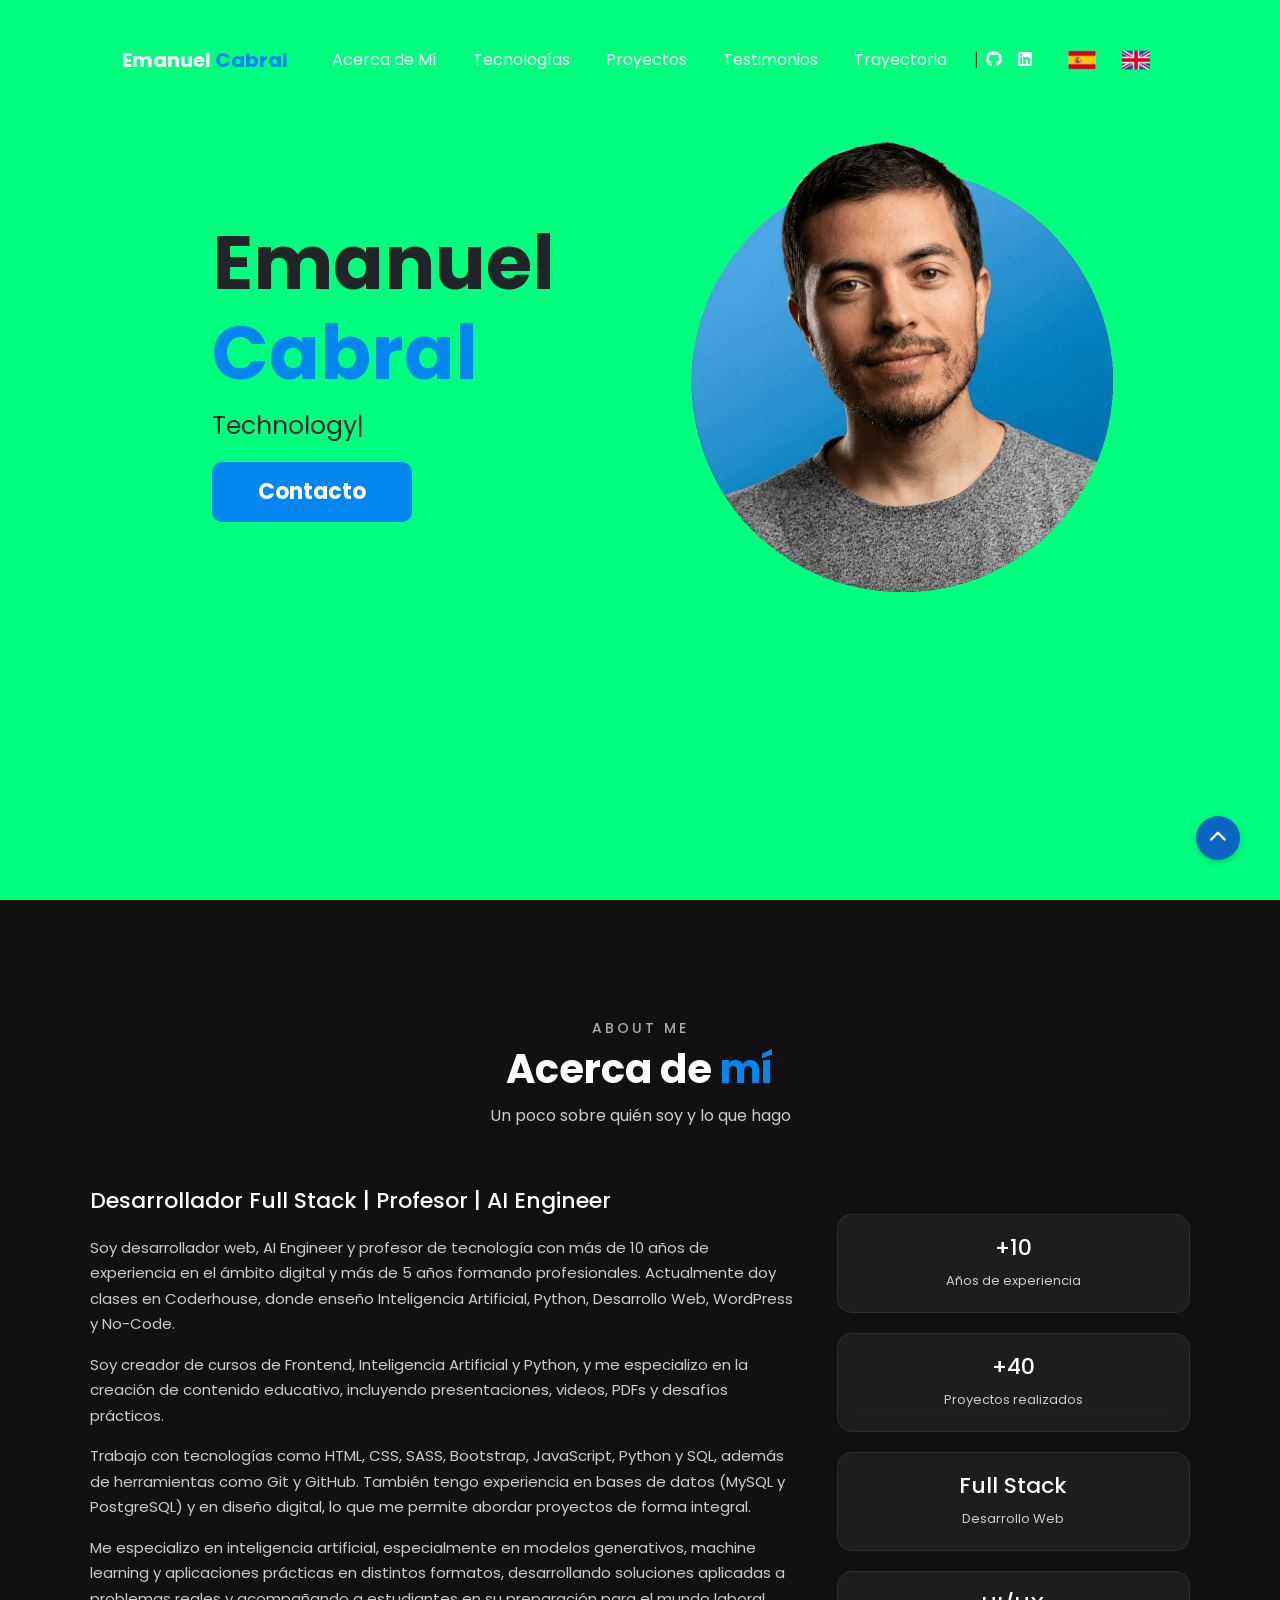
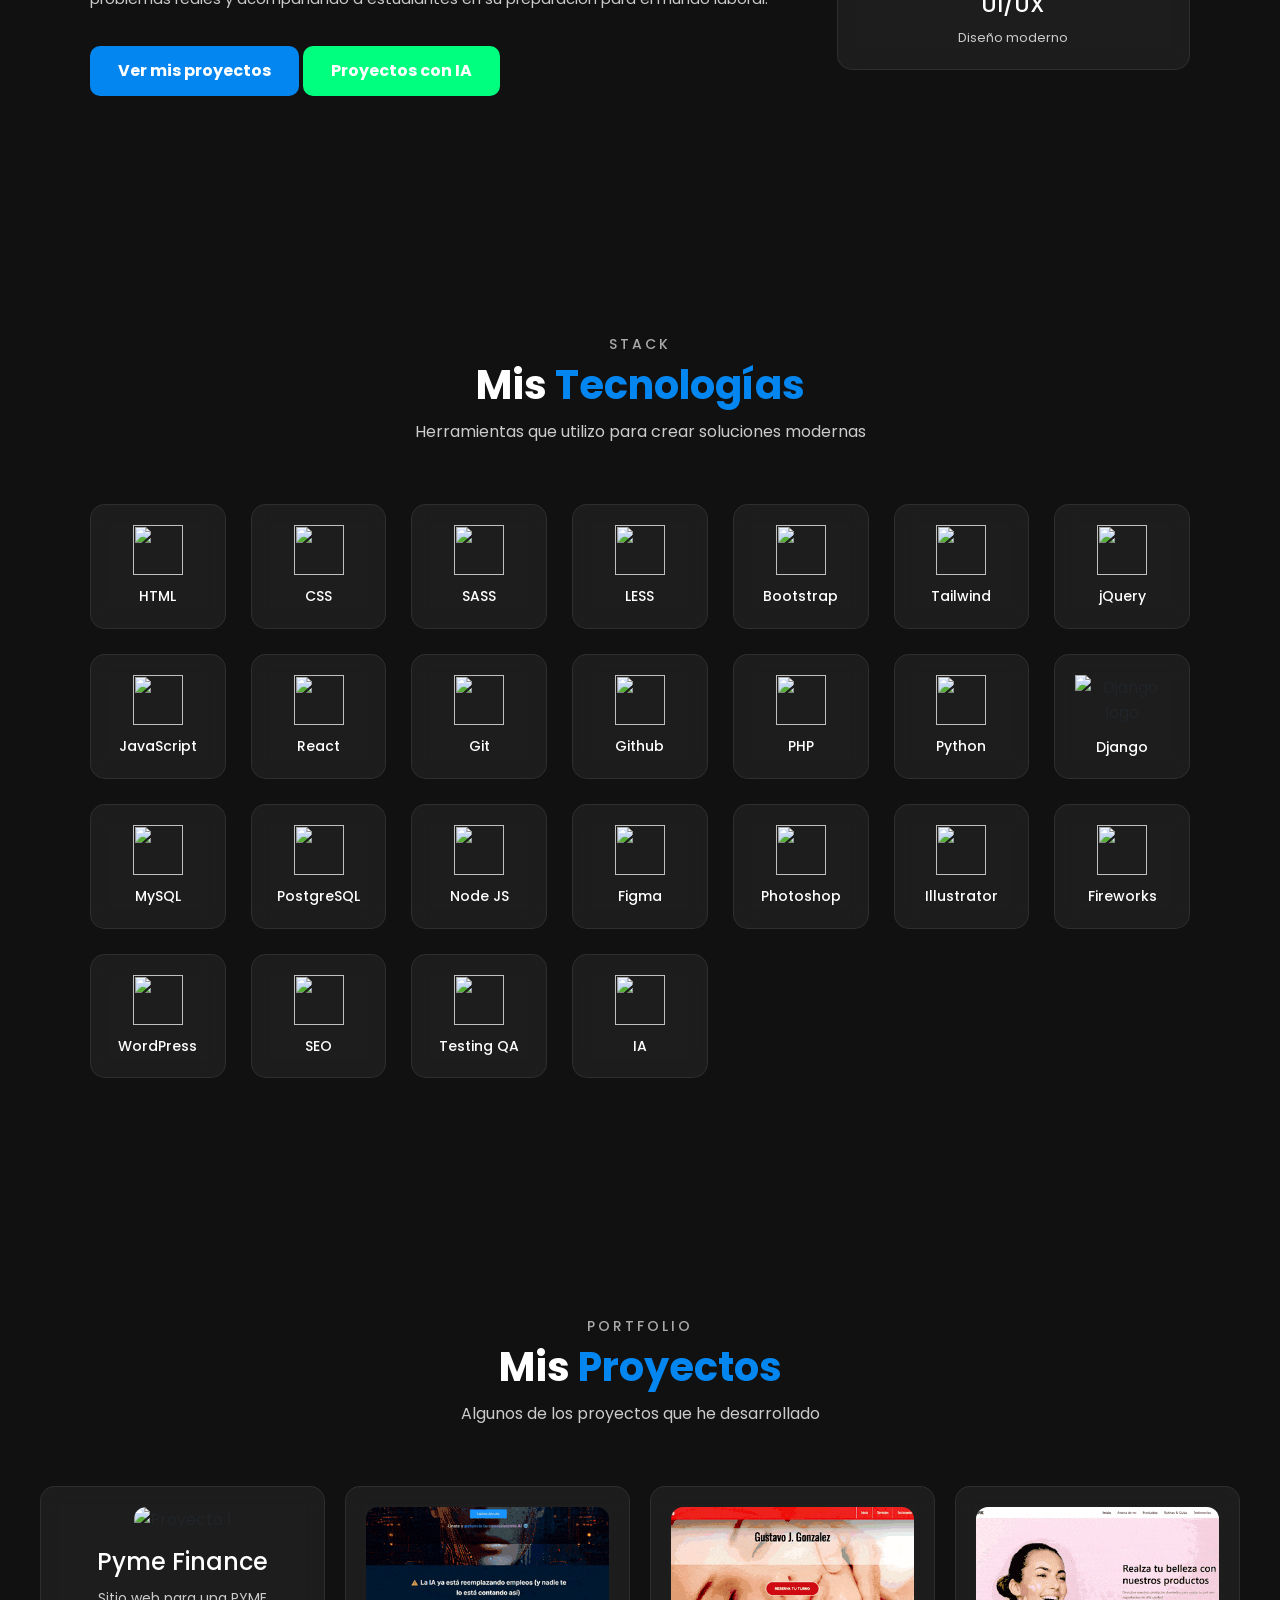
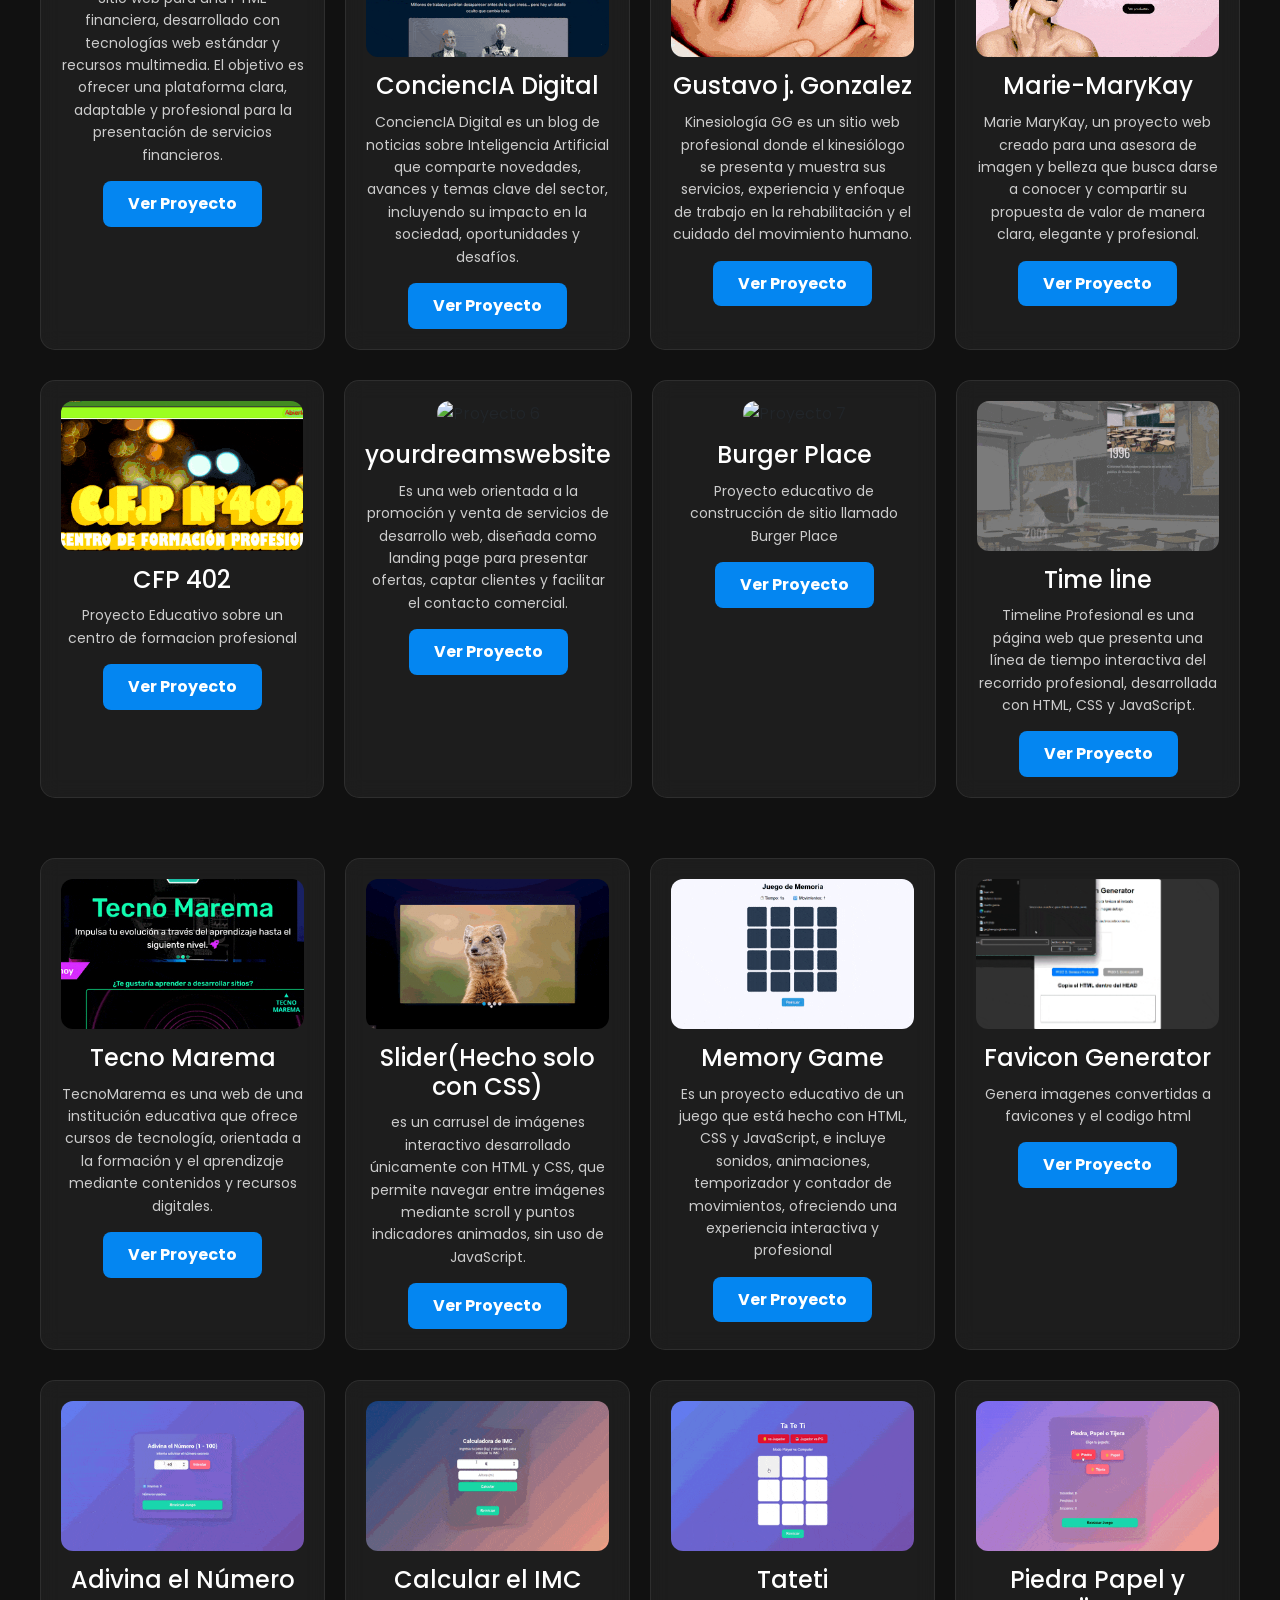
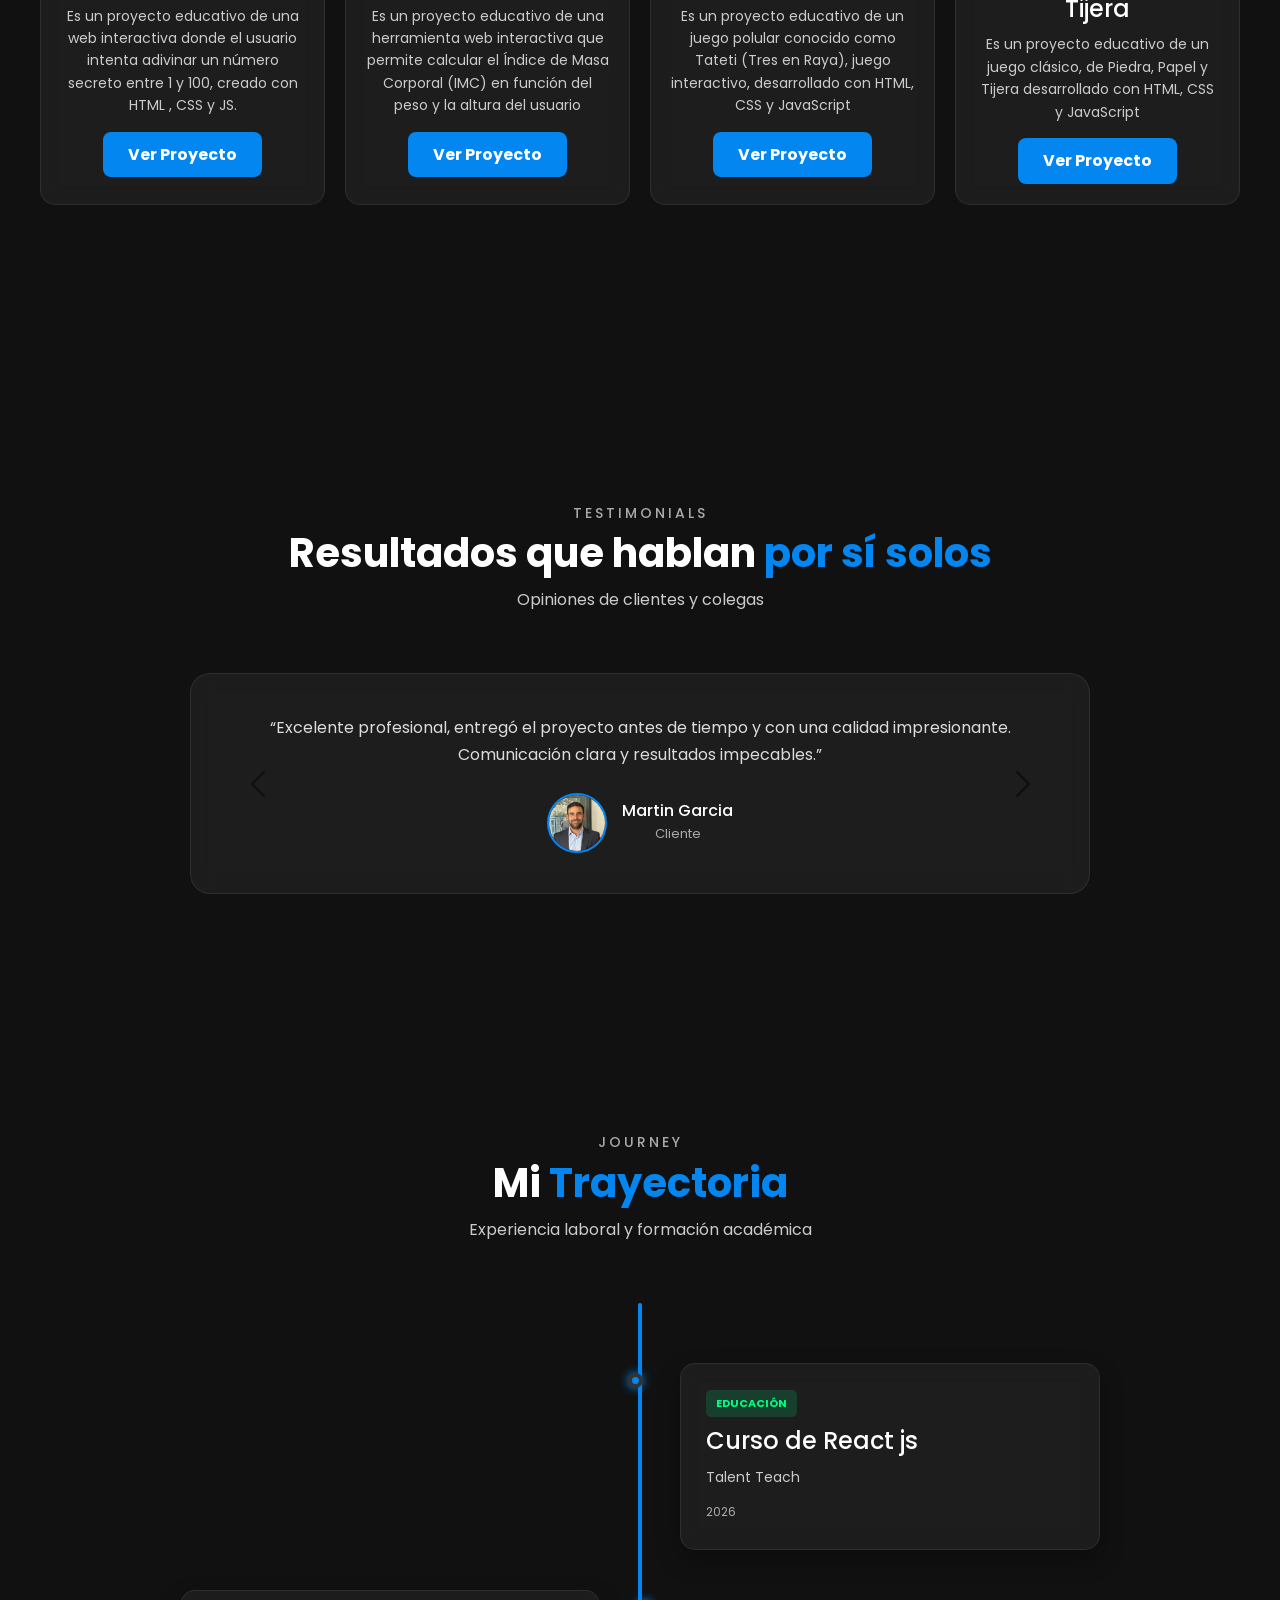
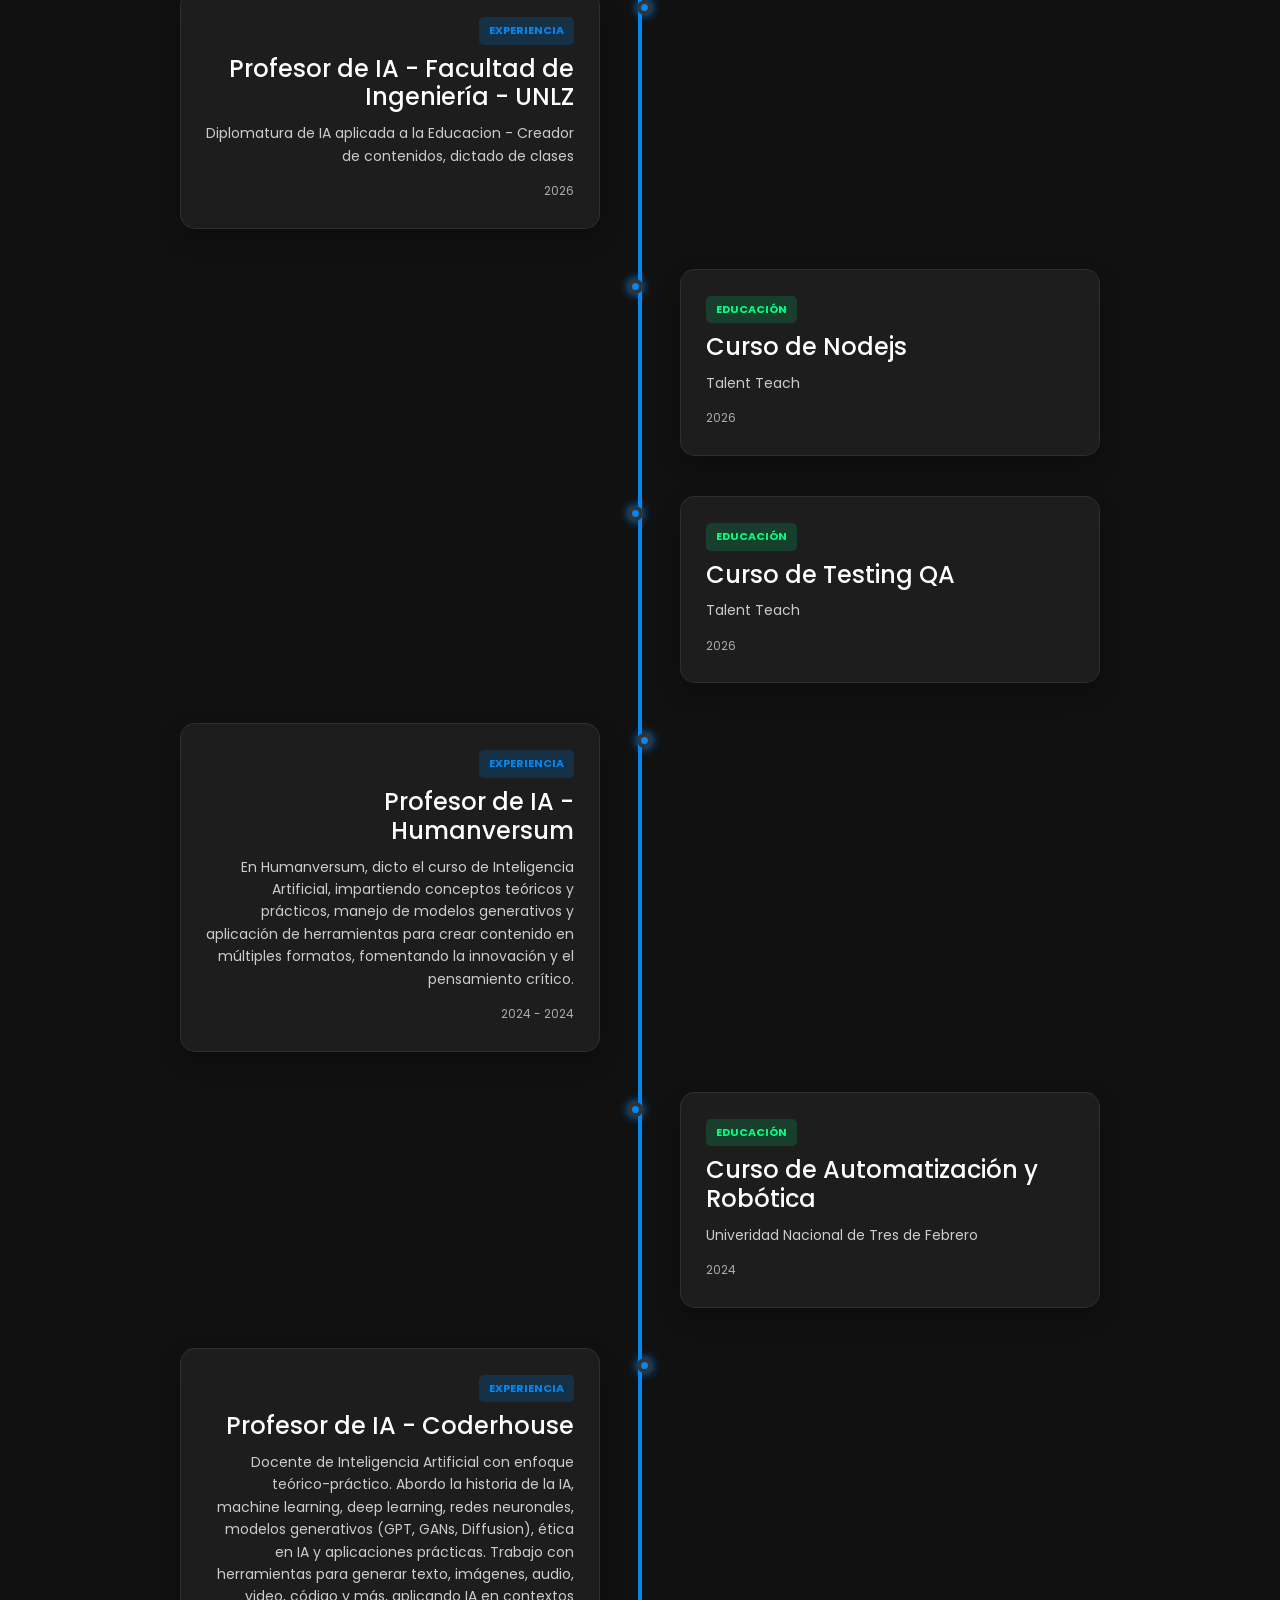
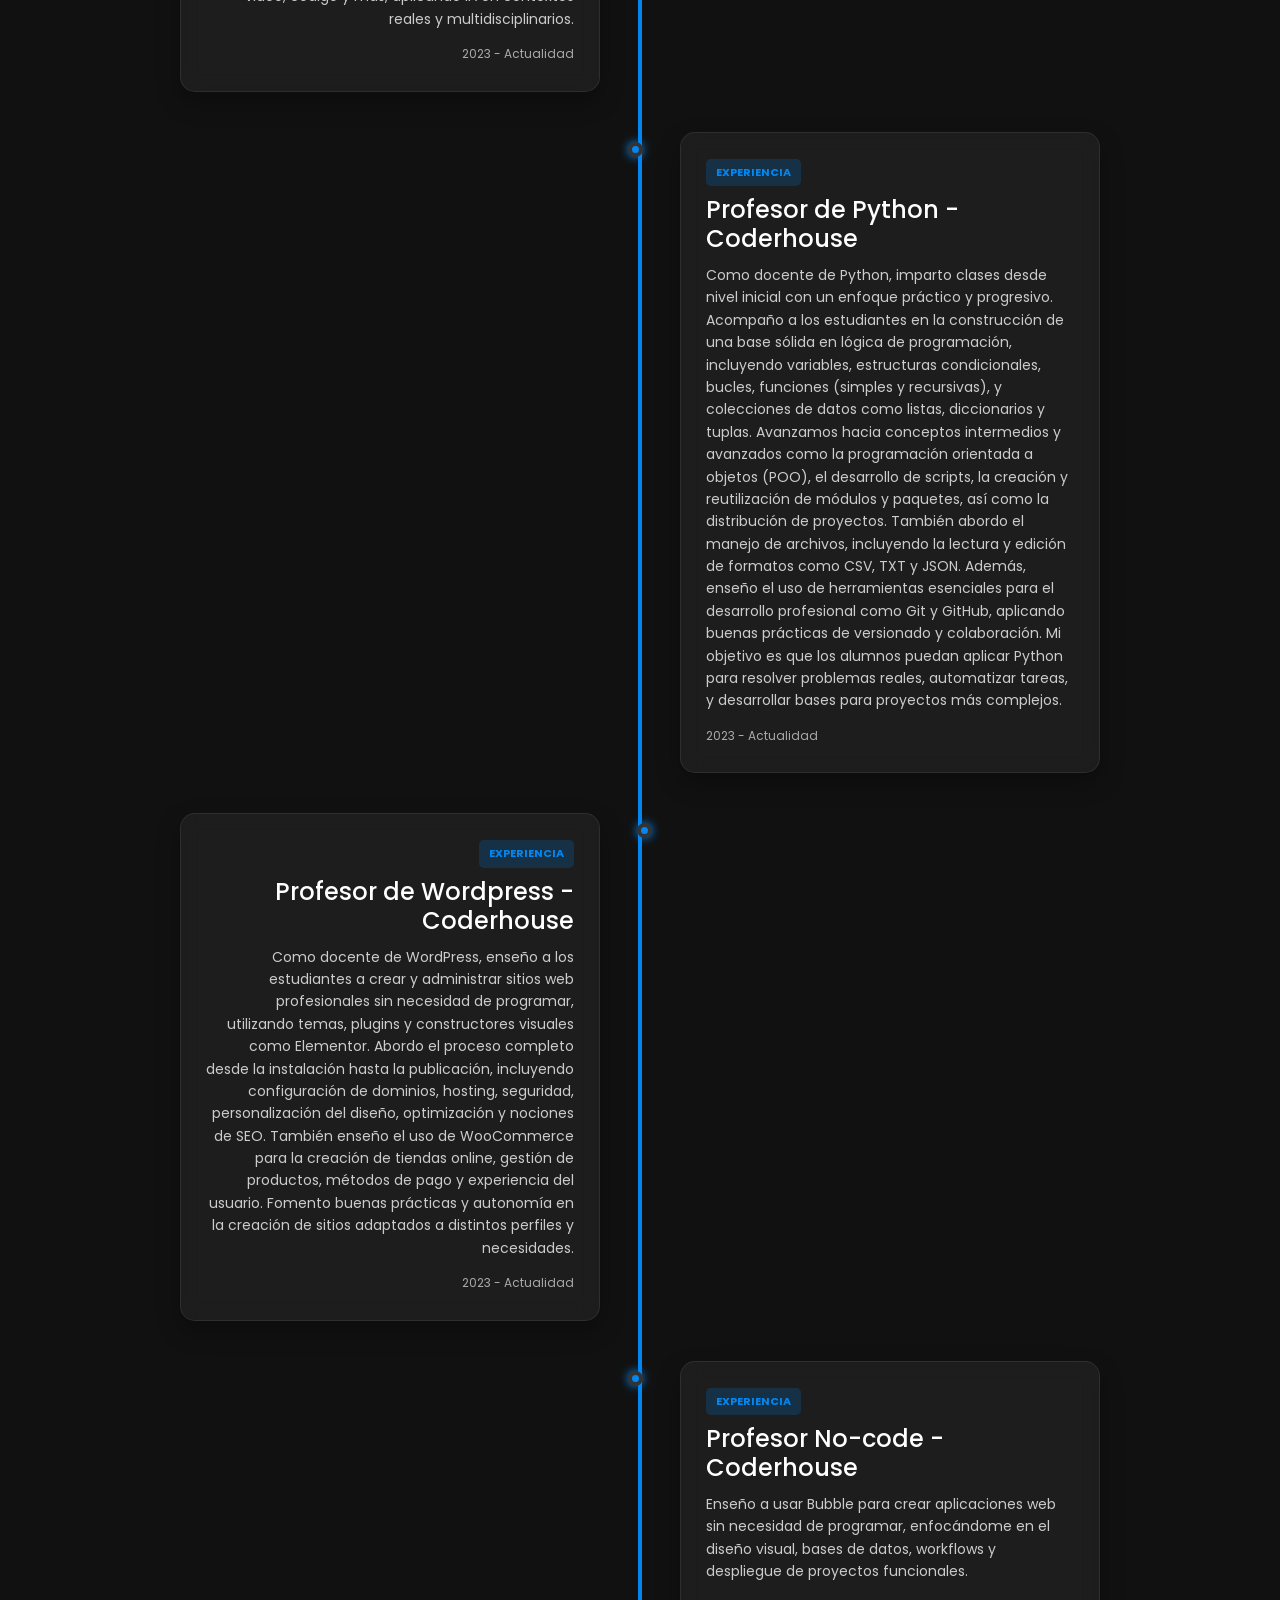
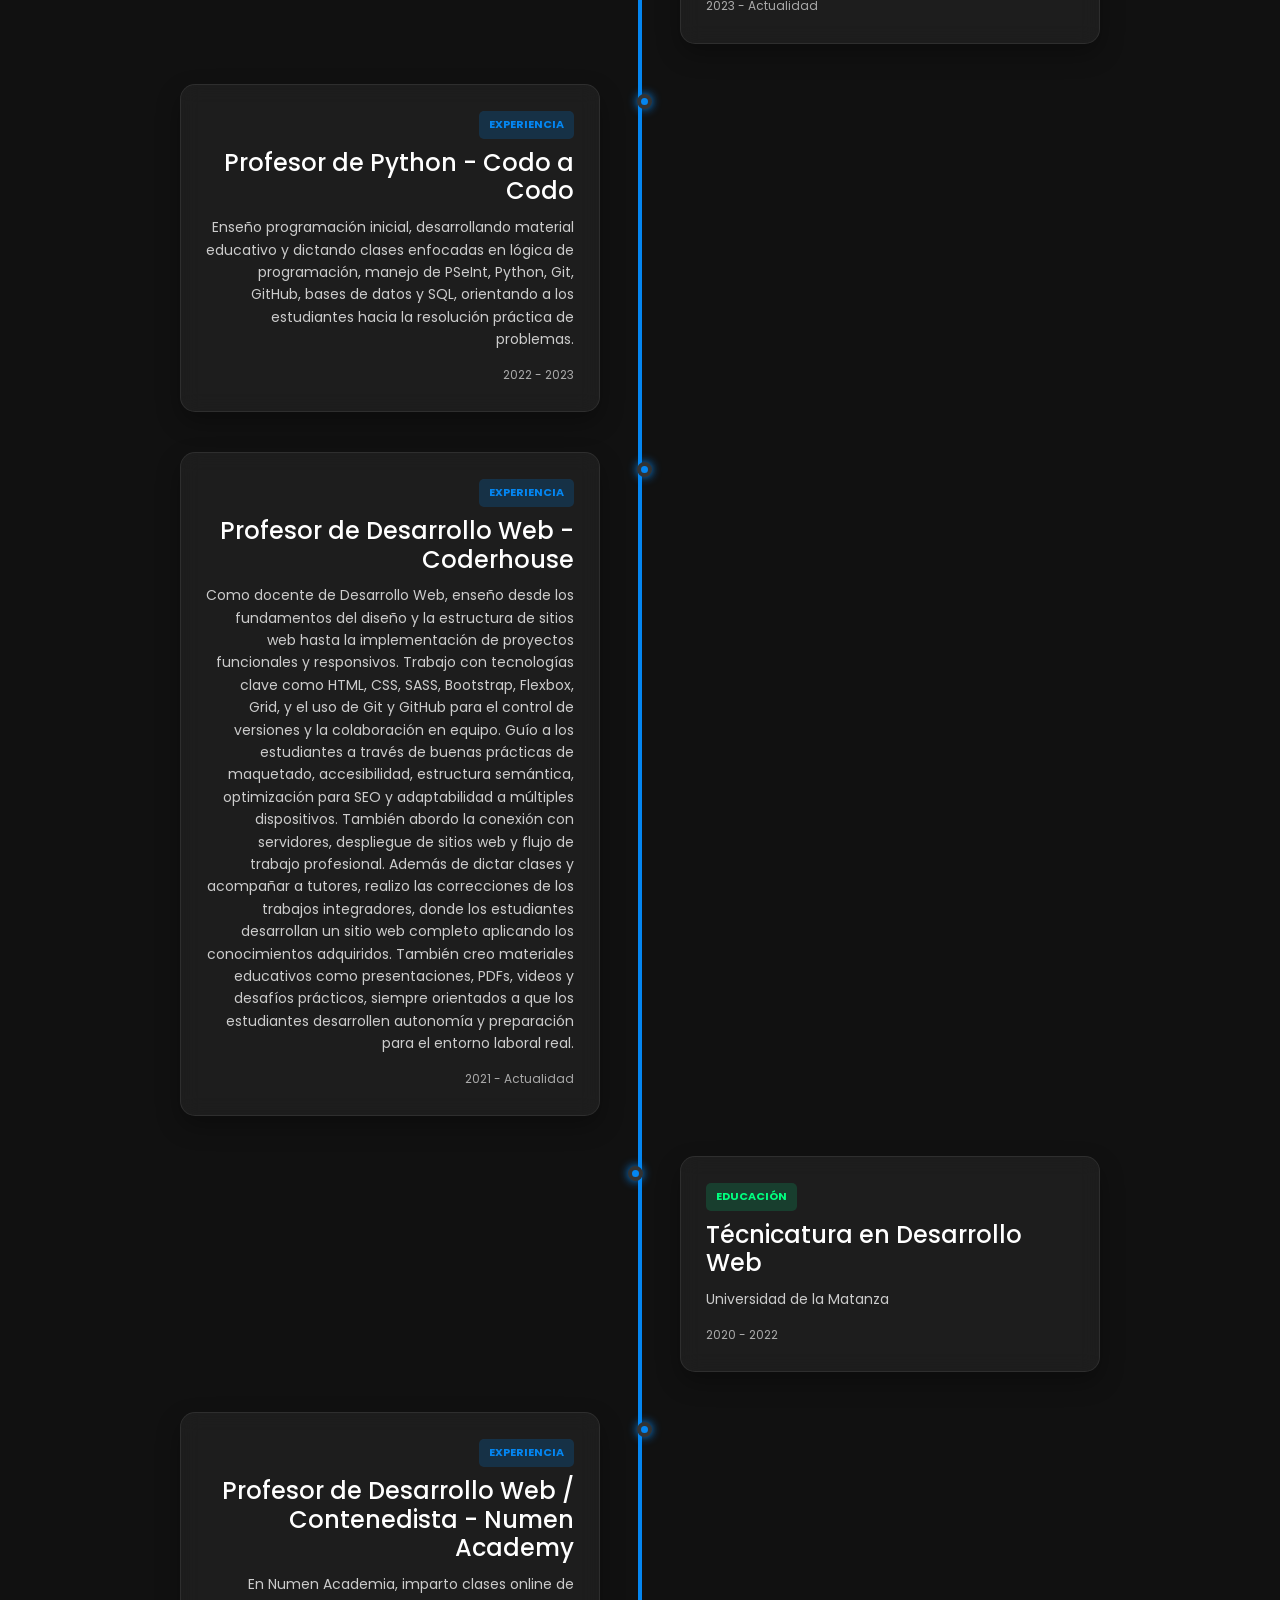
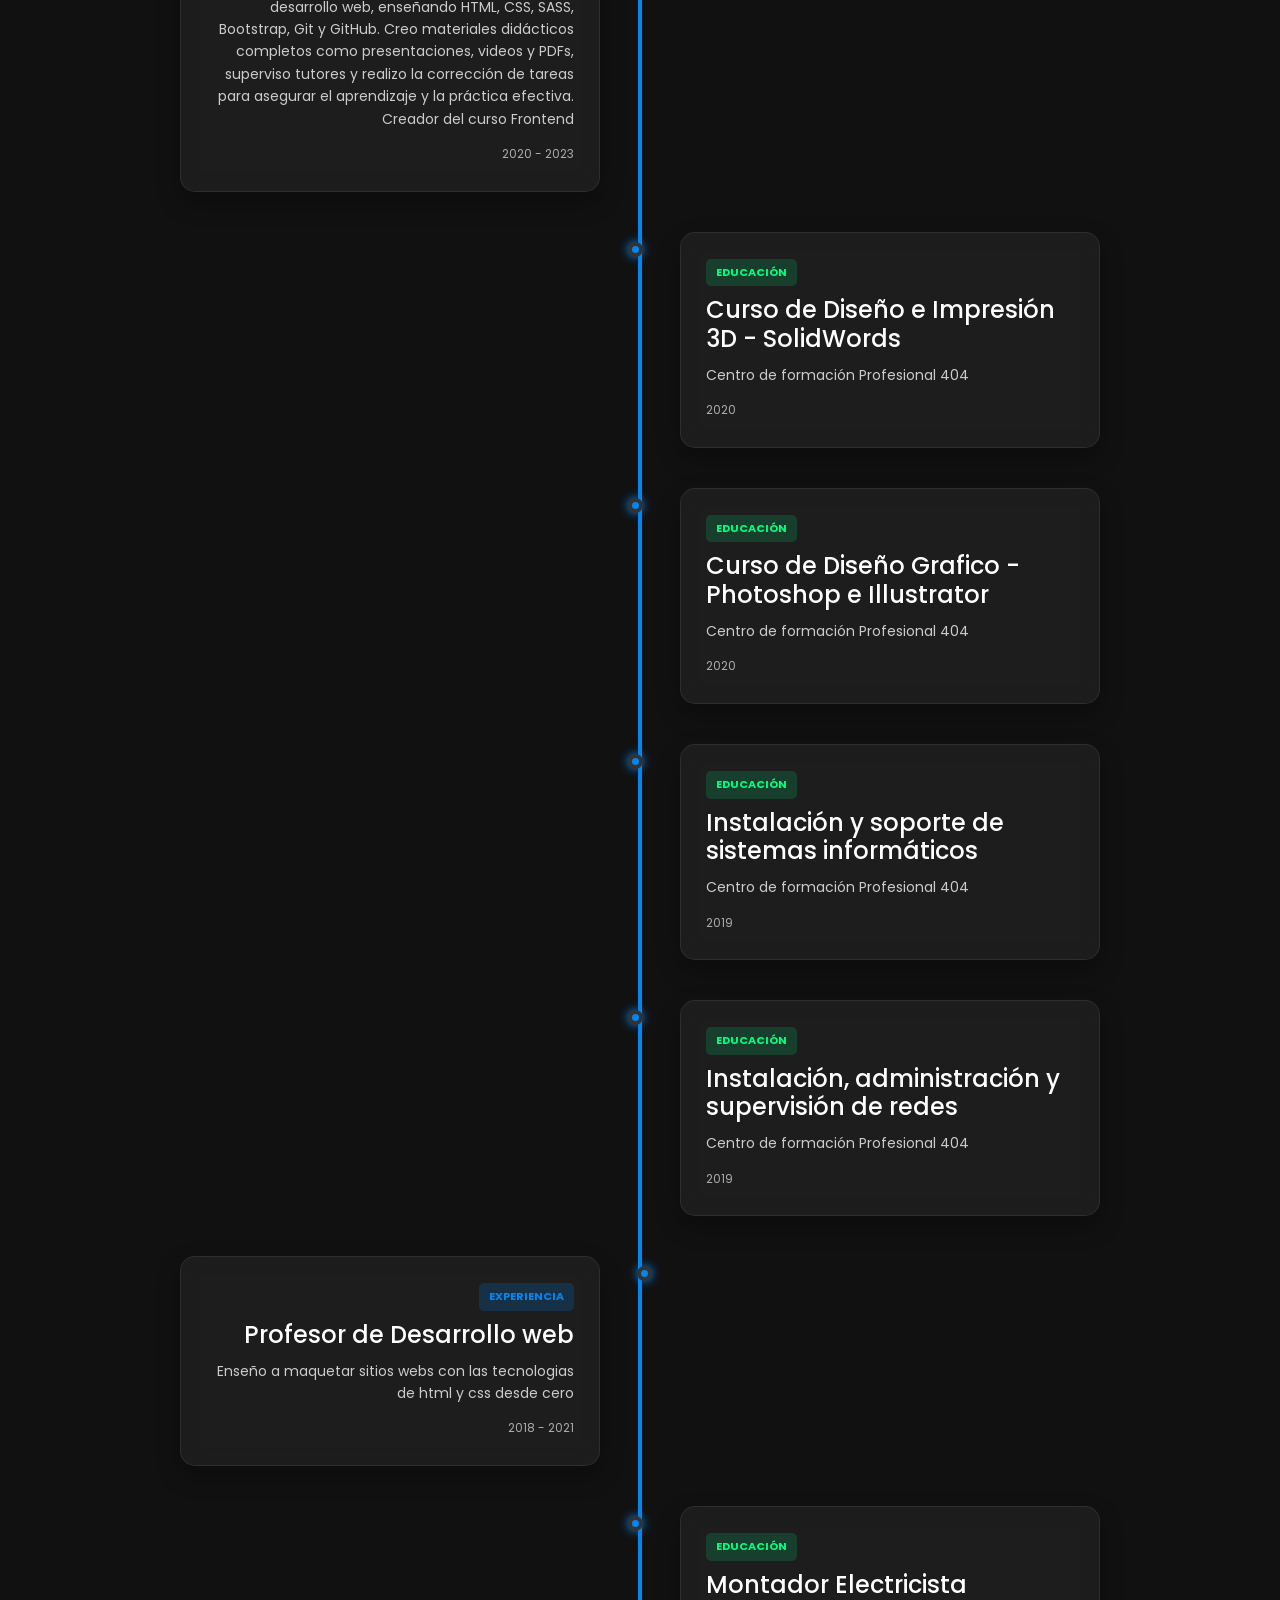
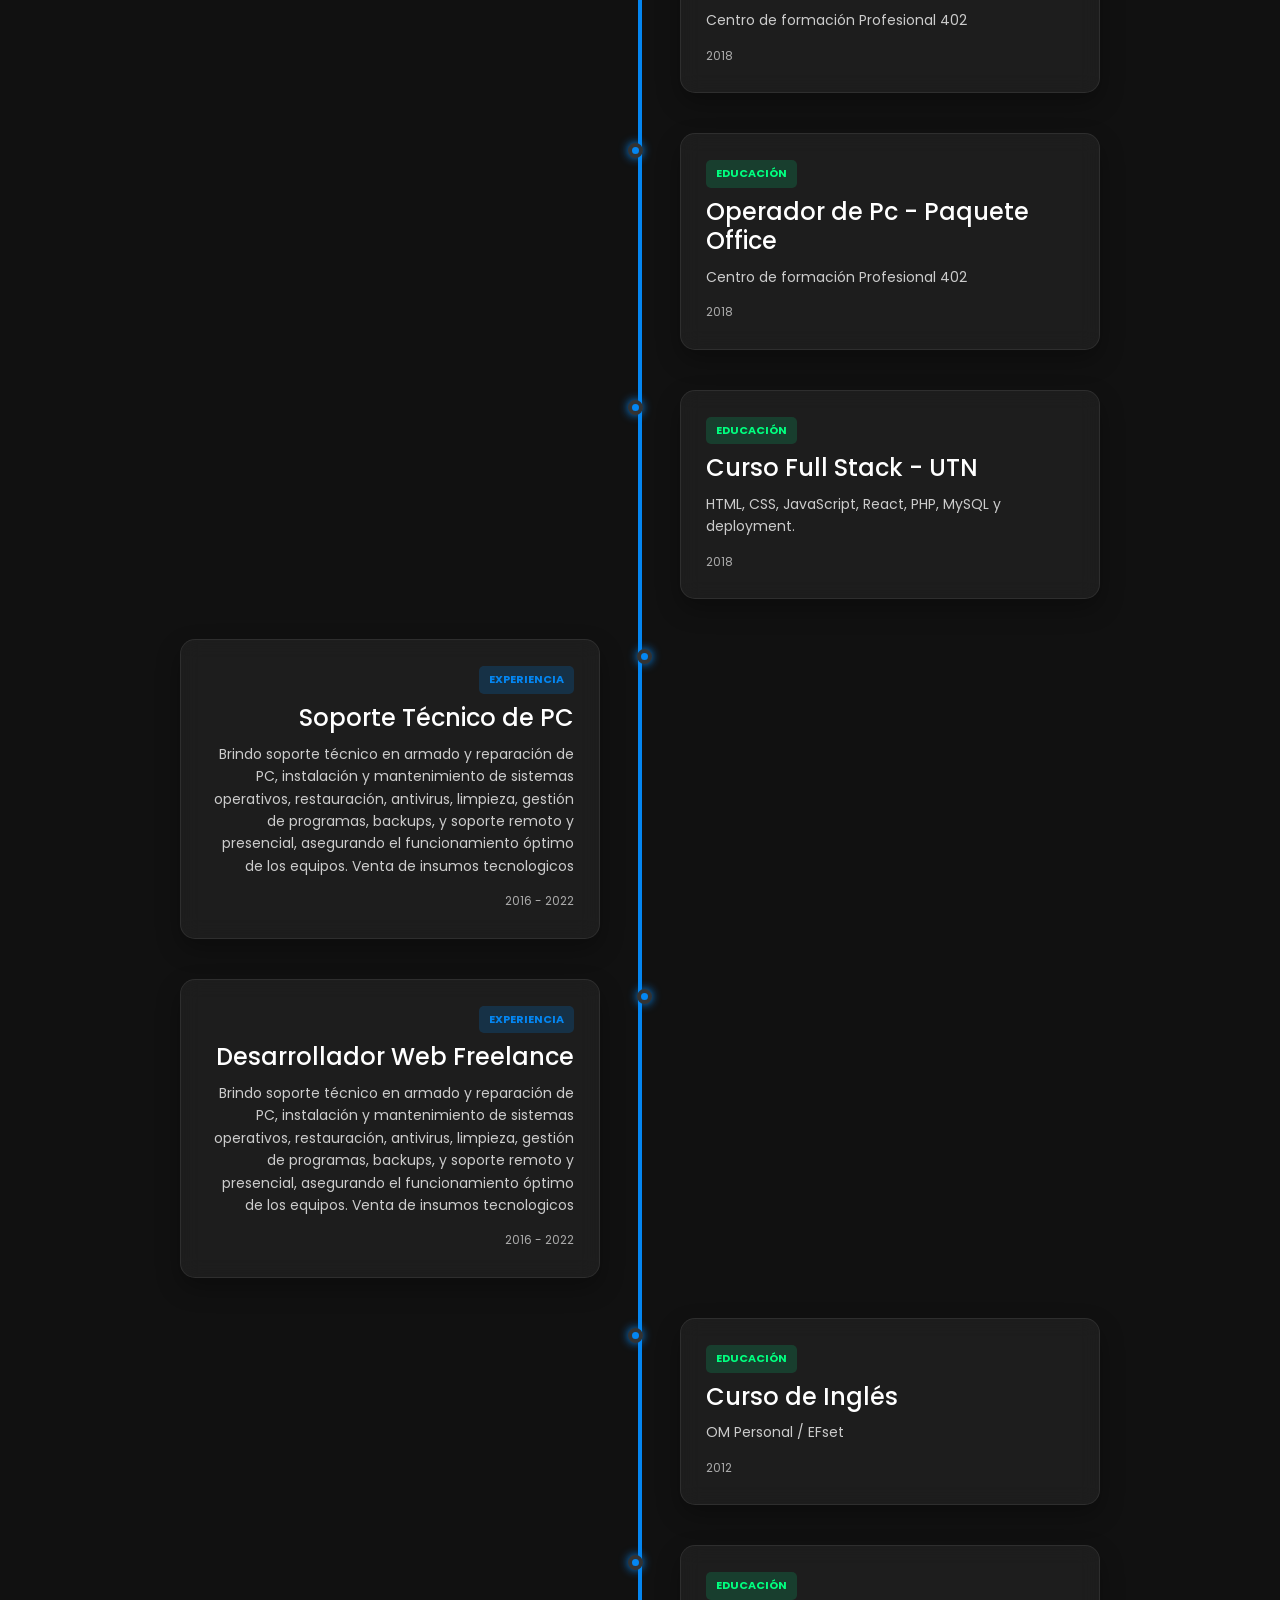
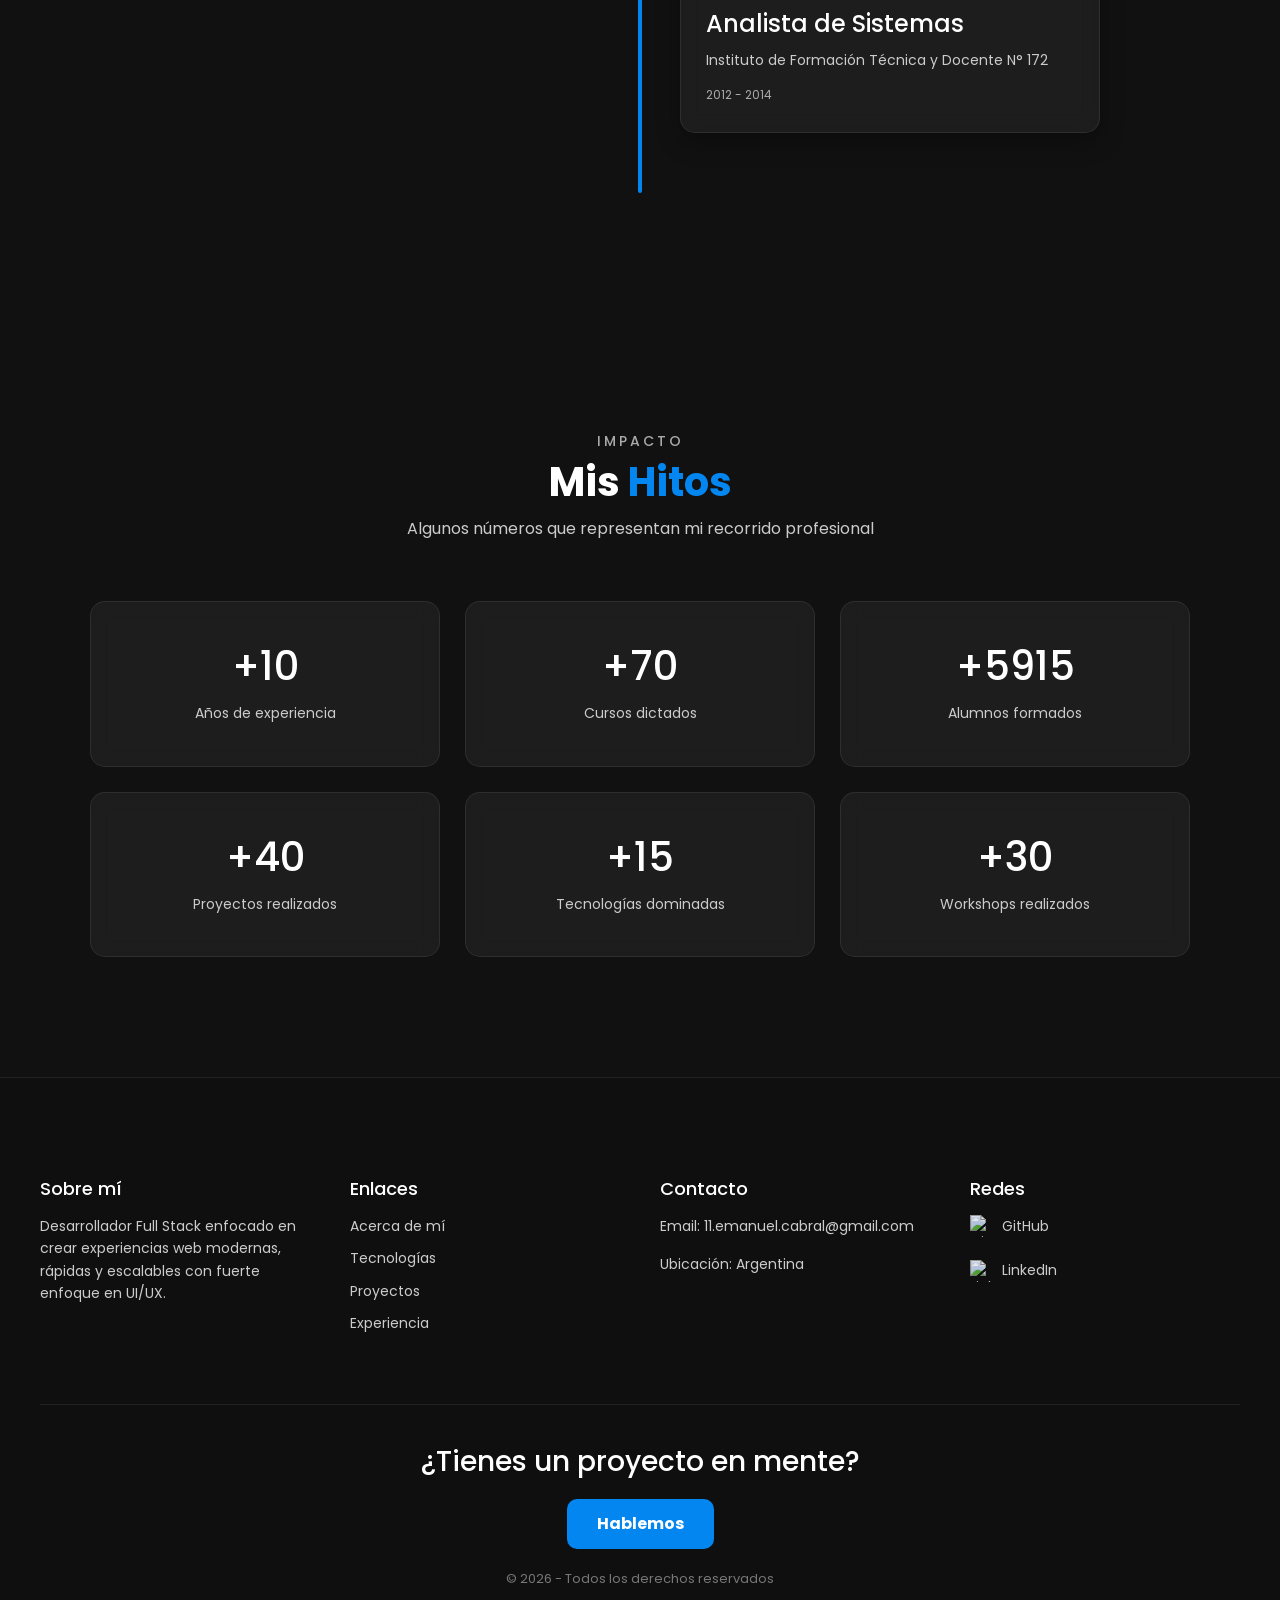
==== commit 5500e74e: "se actualiza las skills" ====
--- a/index.html
+++ b/index.html
@@ -207,7 +207,7 @@
             <div class="tech-item" data-aos="zoom-in"><img src="https://cdn.jsdelivr.net/gh/devicons/devicon/icons/mysql/mysql-original.svg" loading="lazy"><span>MySQL</span></div>
             <div class="tech-item" data-aos="zoom-in"><img src="https://cdn.jsdelivr.net/gh/devicons/devicon/icons/postgresql/postgresql-original.svg" loading="lazy"><span>PostgreSQL</span></div>
 
-            <div class="tech-item" data-aos="zoom-in"><img src="https://cdn.jsdelivr.net/gh/devicons/devicon/icons/wordpress/wordpress-plain.svg" loading="lazy"><span>WordPress</span></div>
+            <div class="tech-item" data-aos="zoom-in"><img src="https://thumb.wikimedia.org/wikipedia/commons/thumb/d/d9/Node.js_logo.svg/960px-Node.js_logo.svg.png?utm_source=es.wikipedia.org&utm_campaign=index&utm_content=thumbnail" loading="lazy"><span>Node JS</span></div>
 
             <div class="tech-item" data-aos="zoom-in"><img src="https://cdn.jsdelivr.net/gh/devicons/devicon/icons/figma/figma-original.svg" loading="lazy"><span>Figma</span></div>
             <div class="tech-item" data-aos="zoom-in"><img src="https://www.adobe.com/cc-shared/assets/img/product-icons/svg/photoshop-40.svg" loading="lazy"><span>Photoshop</span></div>
@@ -215,7 +215,9 @@
             <div class="tech-item" data-aos="zoom-in"><img src="https://upload.wikimedia.org/wikipedia/commons/thumb/8/8d/Adobe_Fireworks_CS6_Icon.png/330px-Adobe_Fireworks_CS6_Icon.png" loading="lazy"><span>Fireworks</span></div>
 
             <!-- SEO / SEM / IA (íconos genéricos libres) -->
+            <div class="tech-item" data-aos="zoom-in"><img src="https://cdn.jsdelivr.net/gh/devicons/devicon/icons/wordpress/wordpress-plain.svg" loading="lazy"><span>WordPress</span></div>
             <div class="tech-item" data-aos="zoom-in"><img src="https://cdn-icons-png.flaticon.com/512/7046/7046298.png" loading="lazy"><span>SEO</span></div>
+            <div class="tech-item" data-aos="zoom-in"><img src="https://cdn-icons-png.flaticon.com/512/4838/4838858.png" loading="lazy"><span>Testing QA</span></div>
             <div class="tech-item" data-aos="zoom-in"><img src="https://cdn-icons-png.flaticon.com/512/4712/4712109.png" loading="lazy"><span>IA</span></div>
 
         </div>
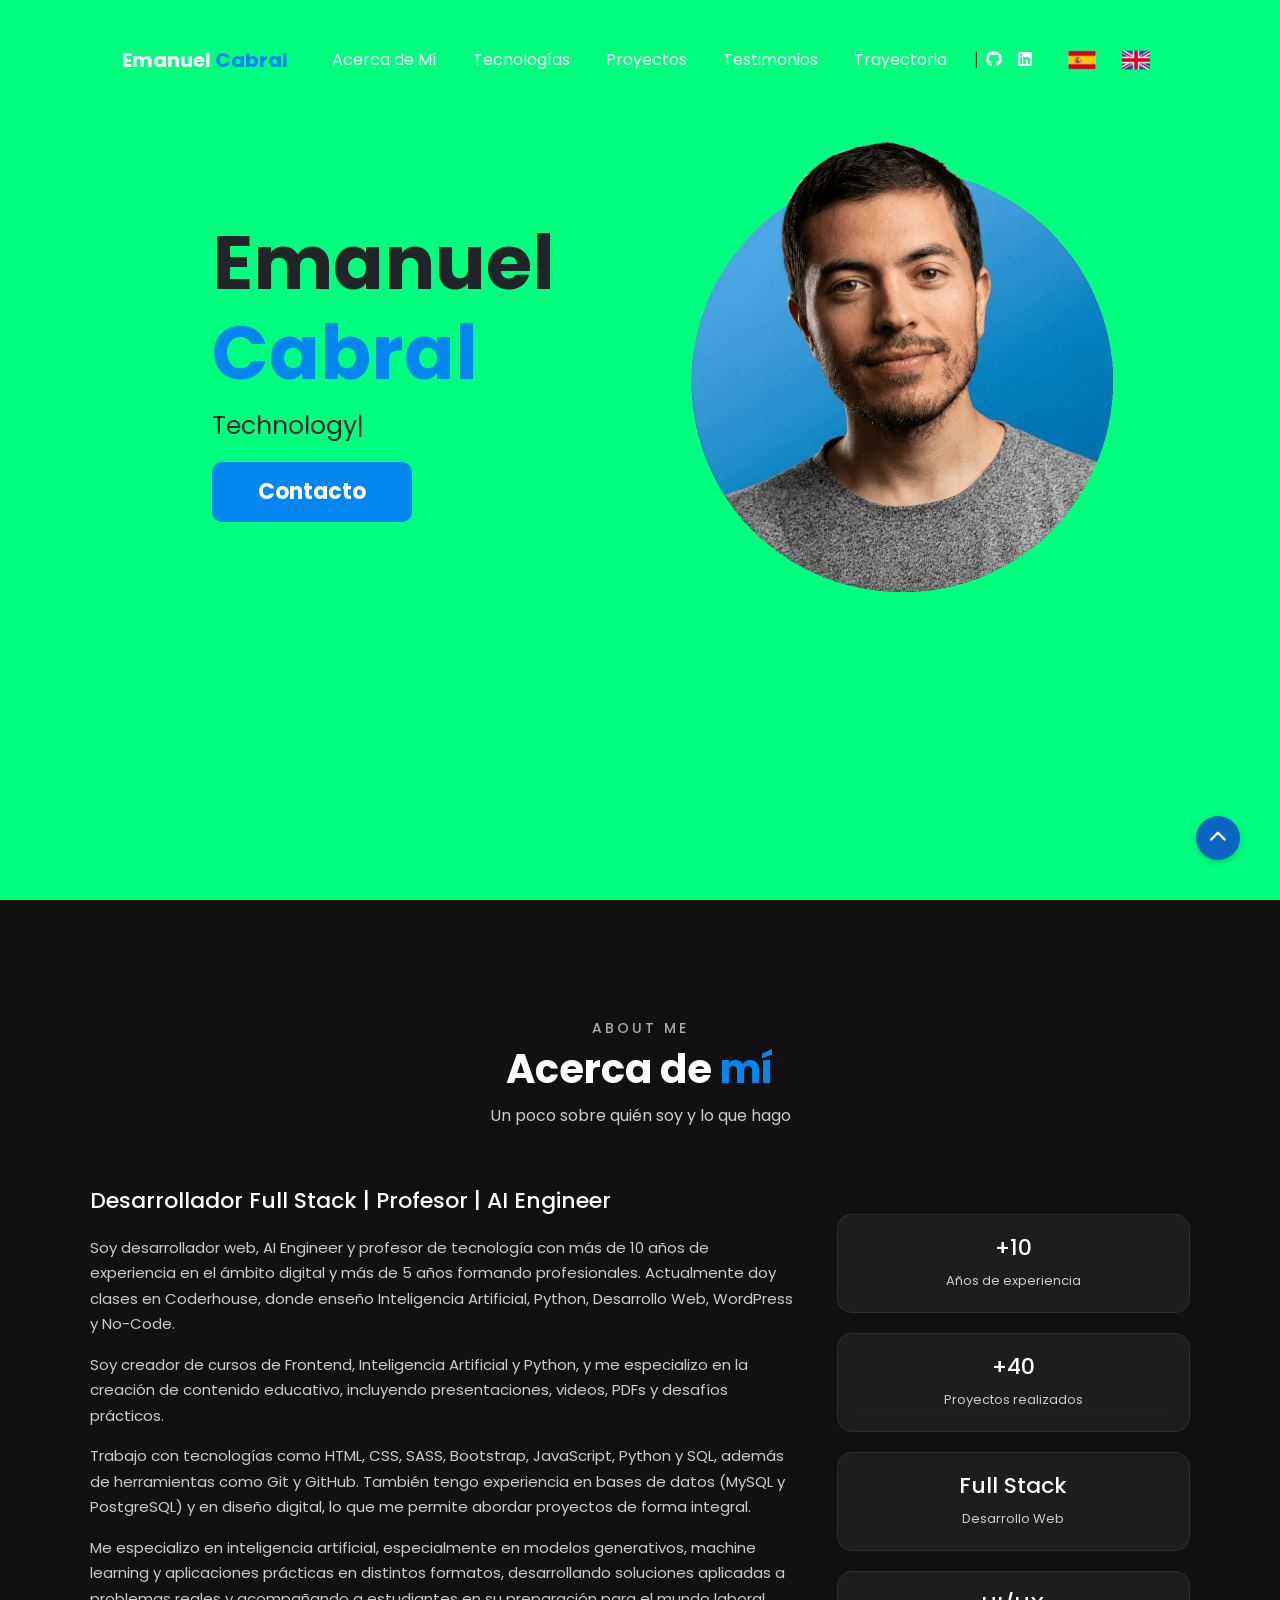
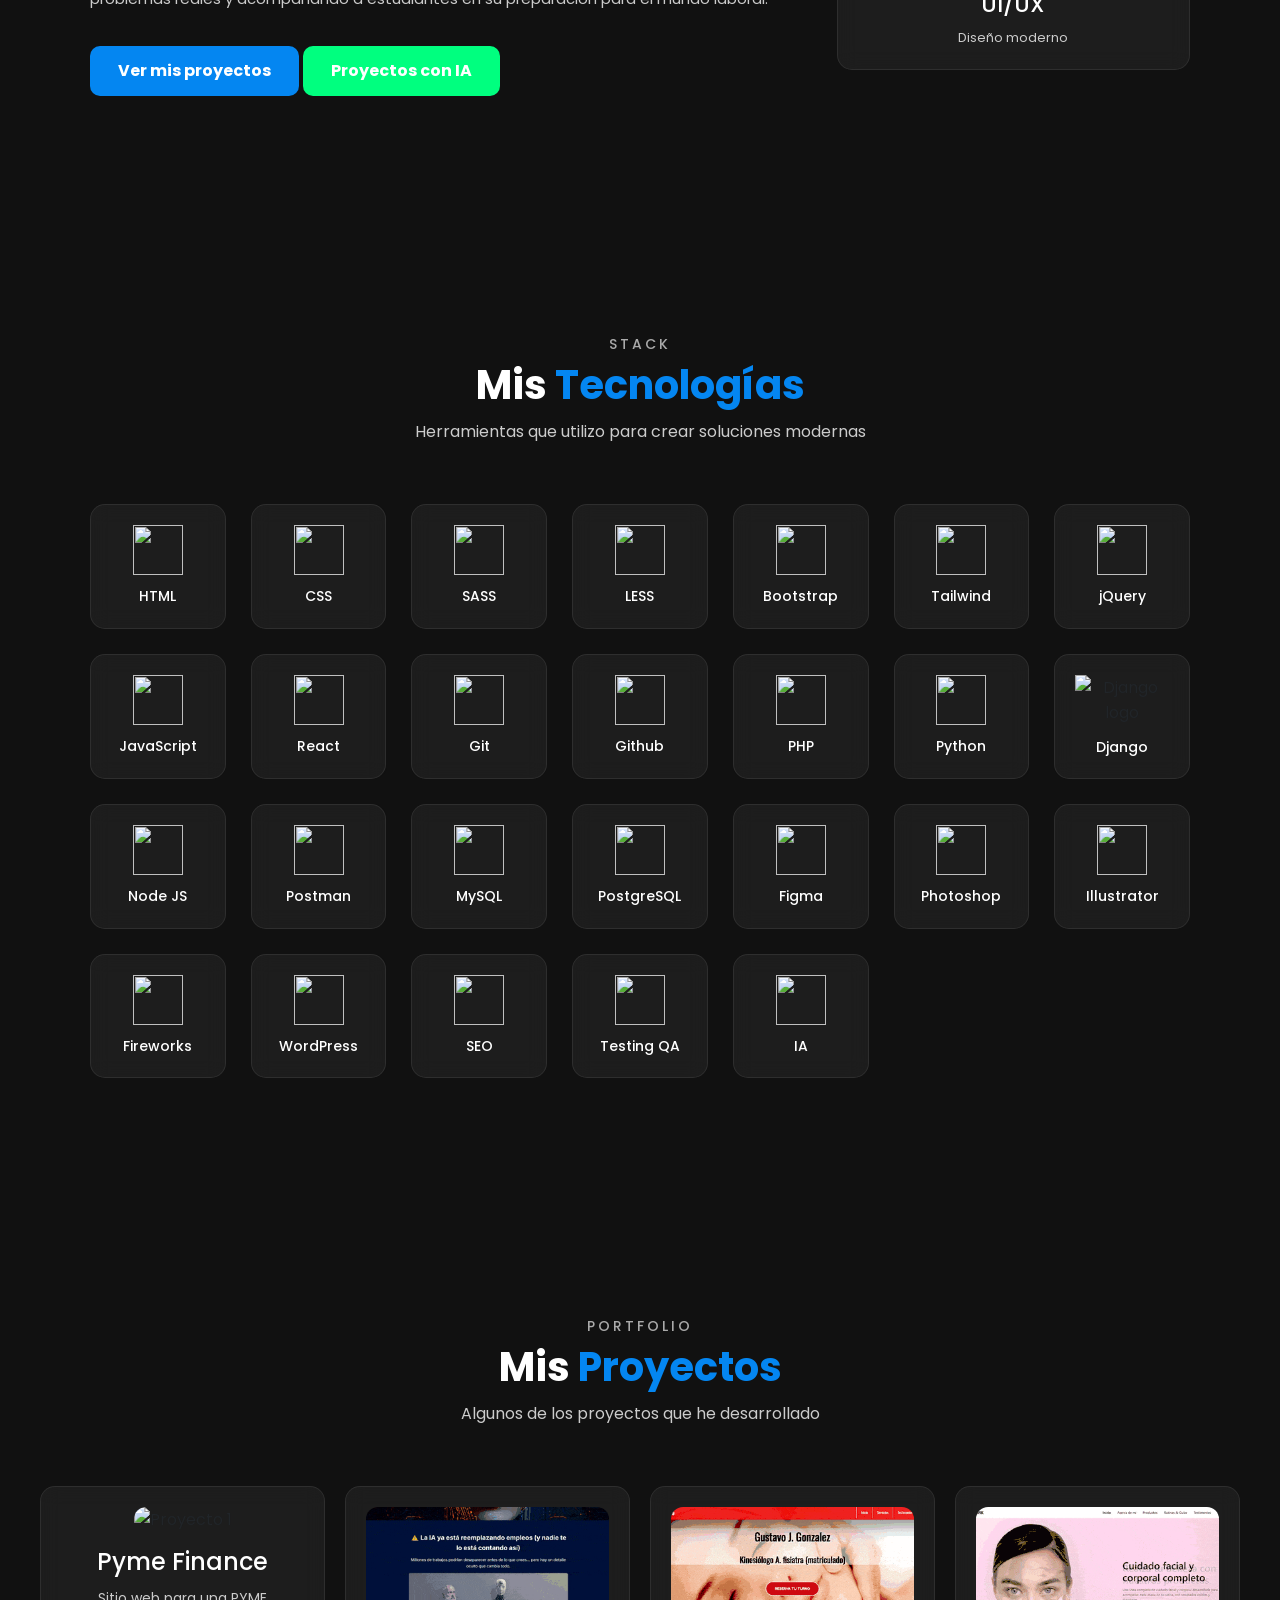
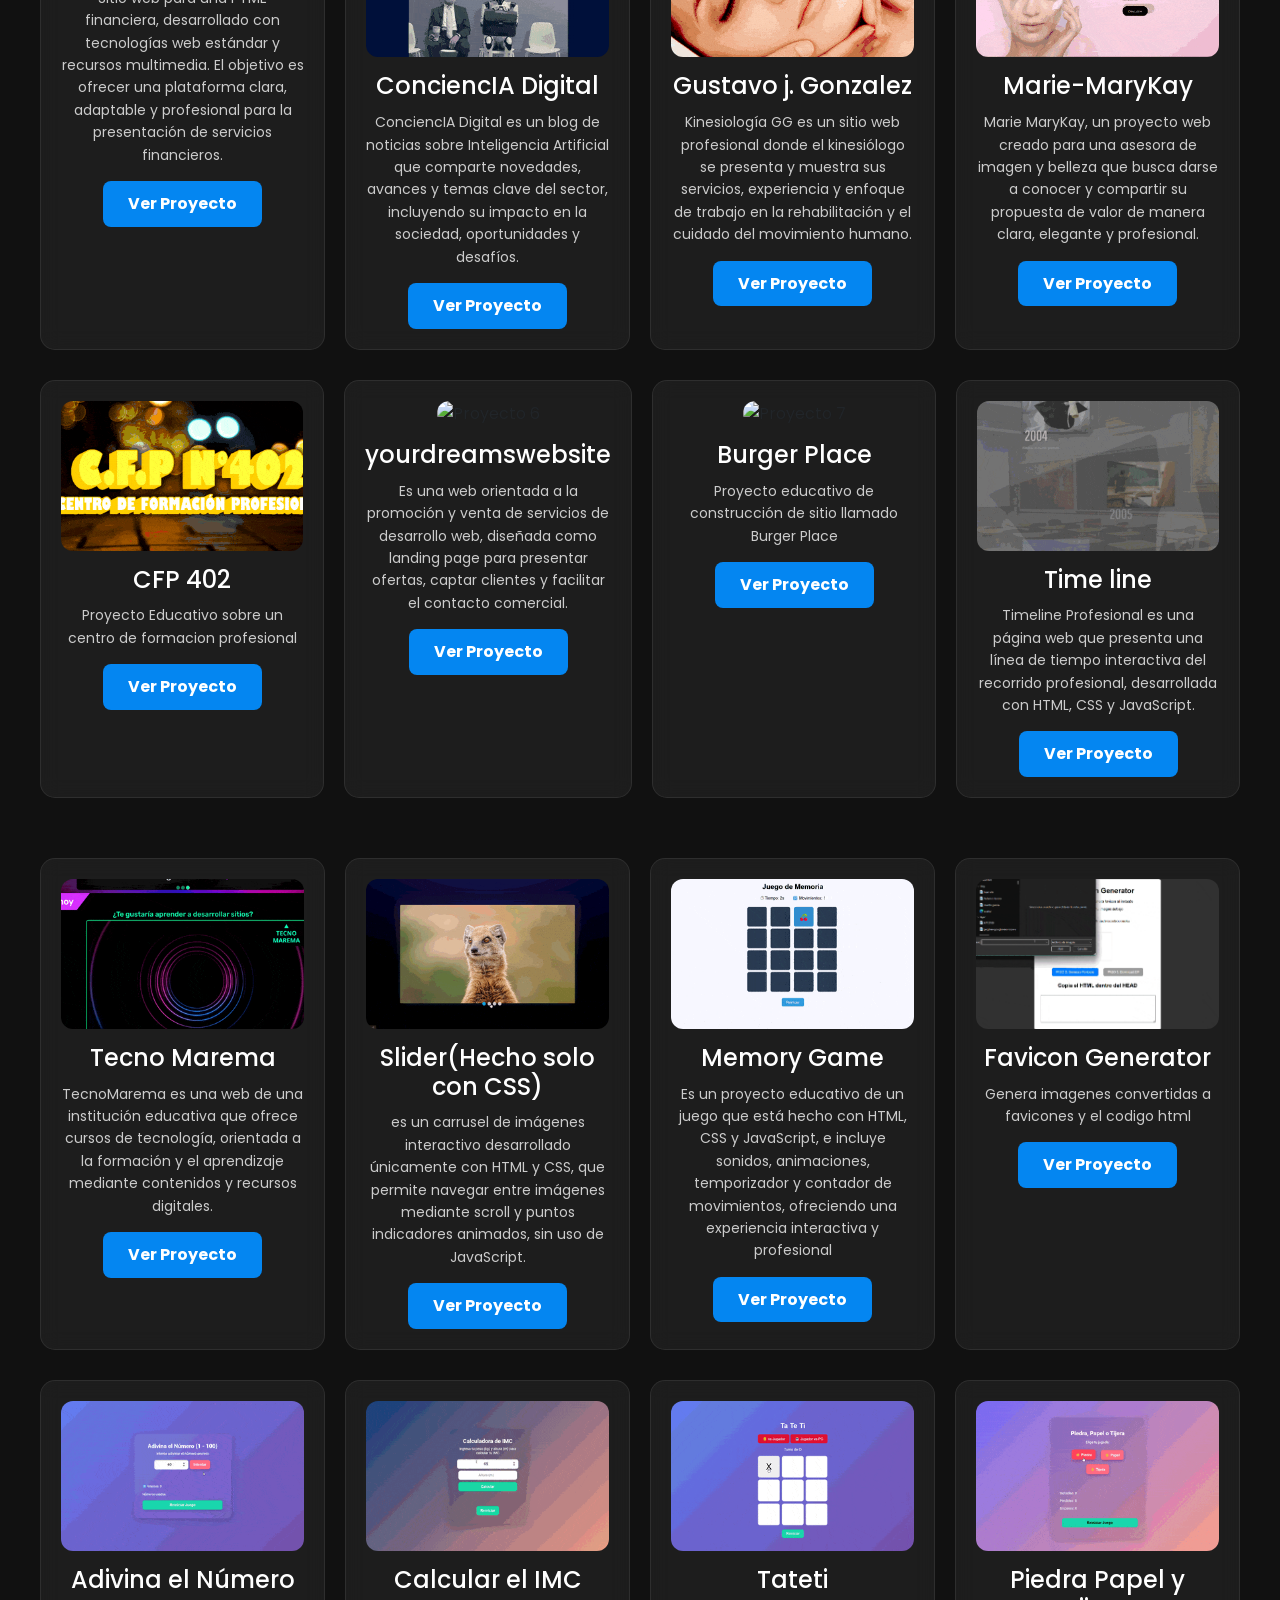
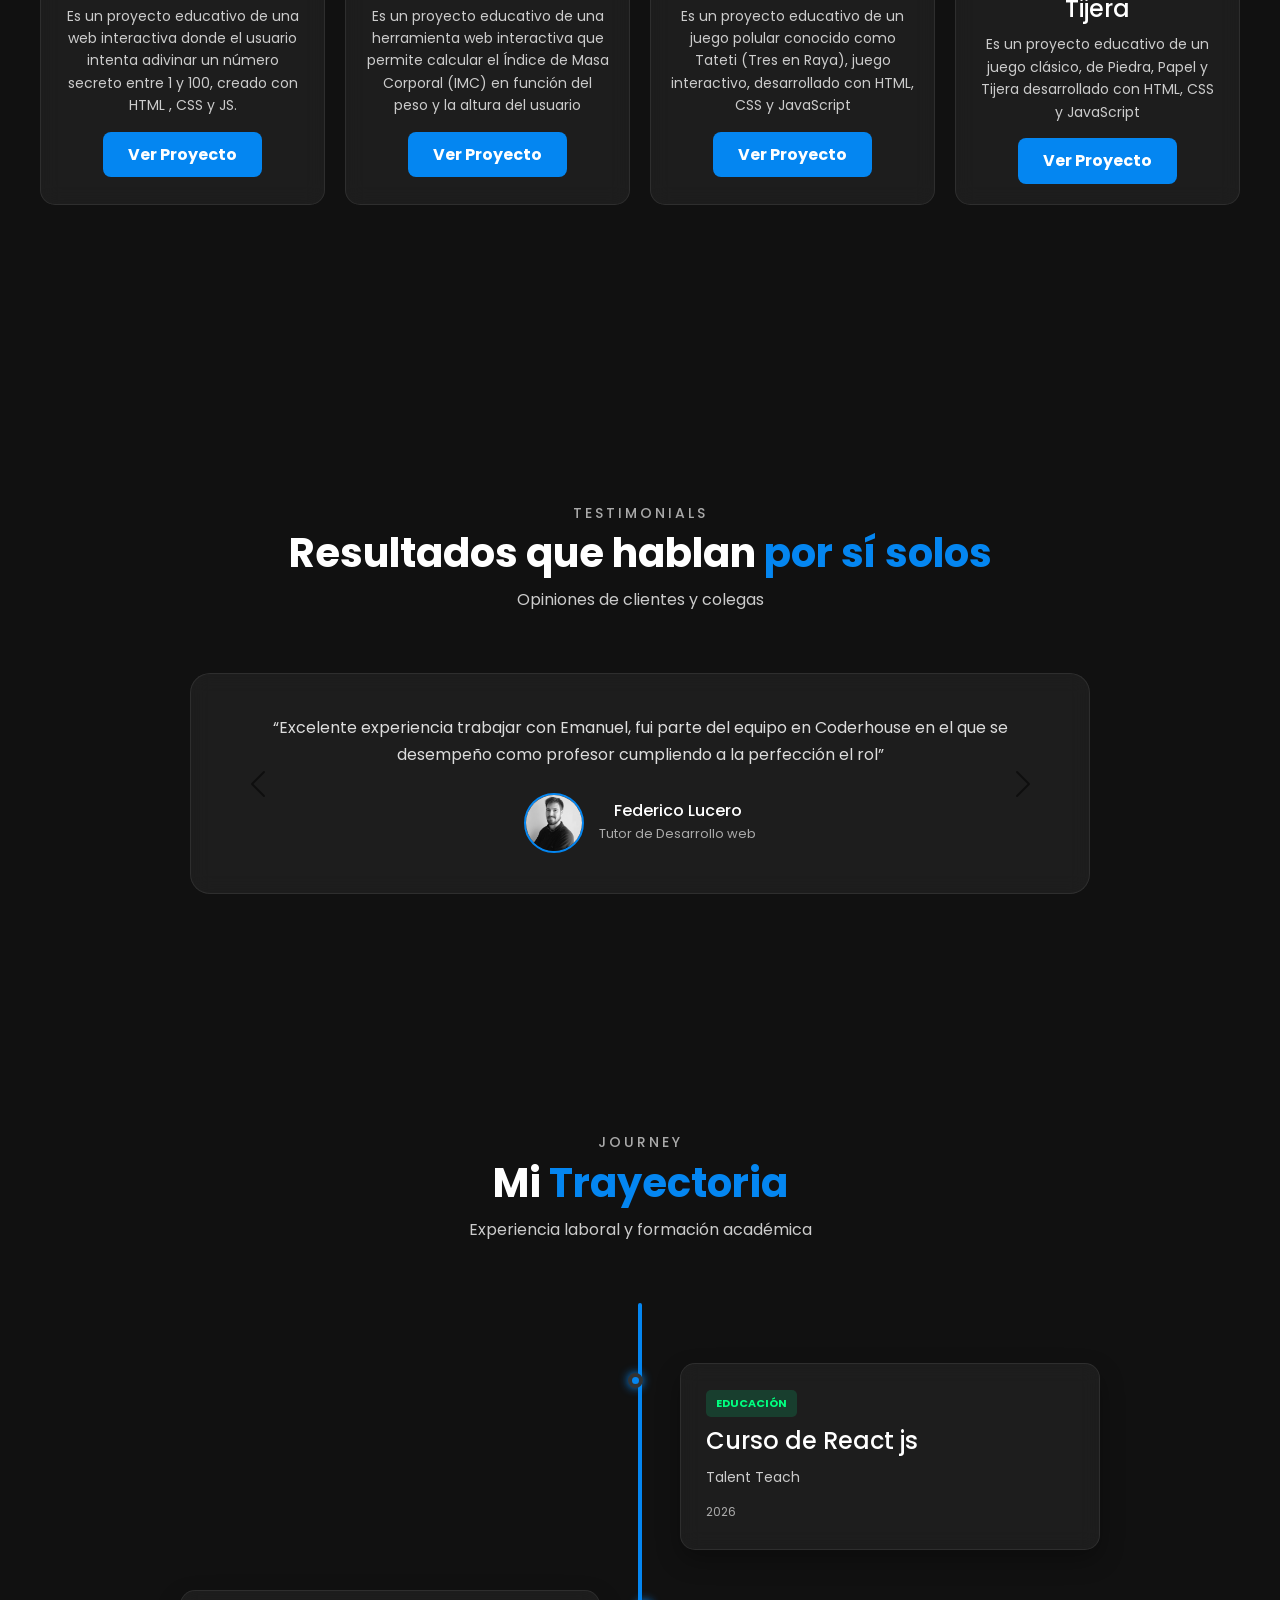
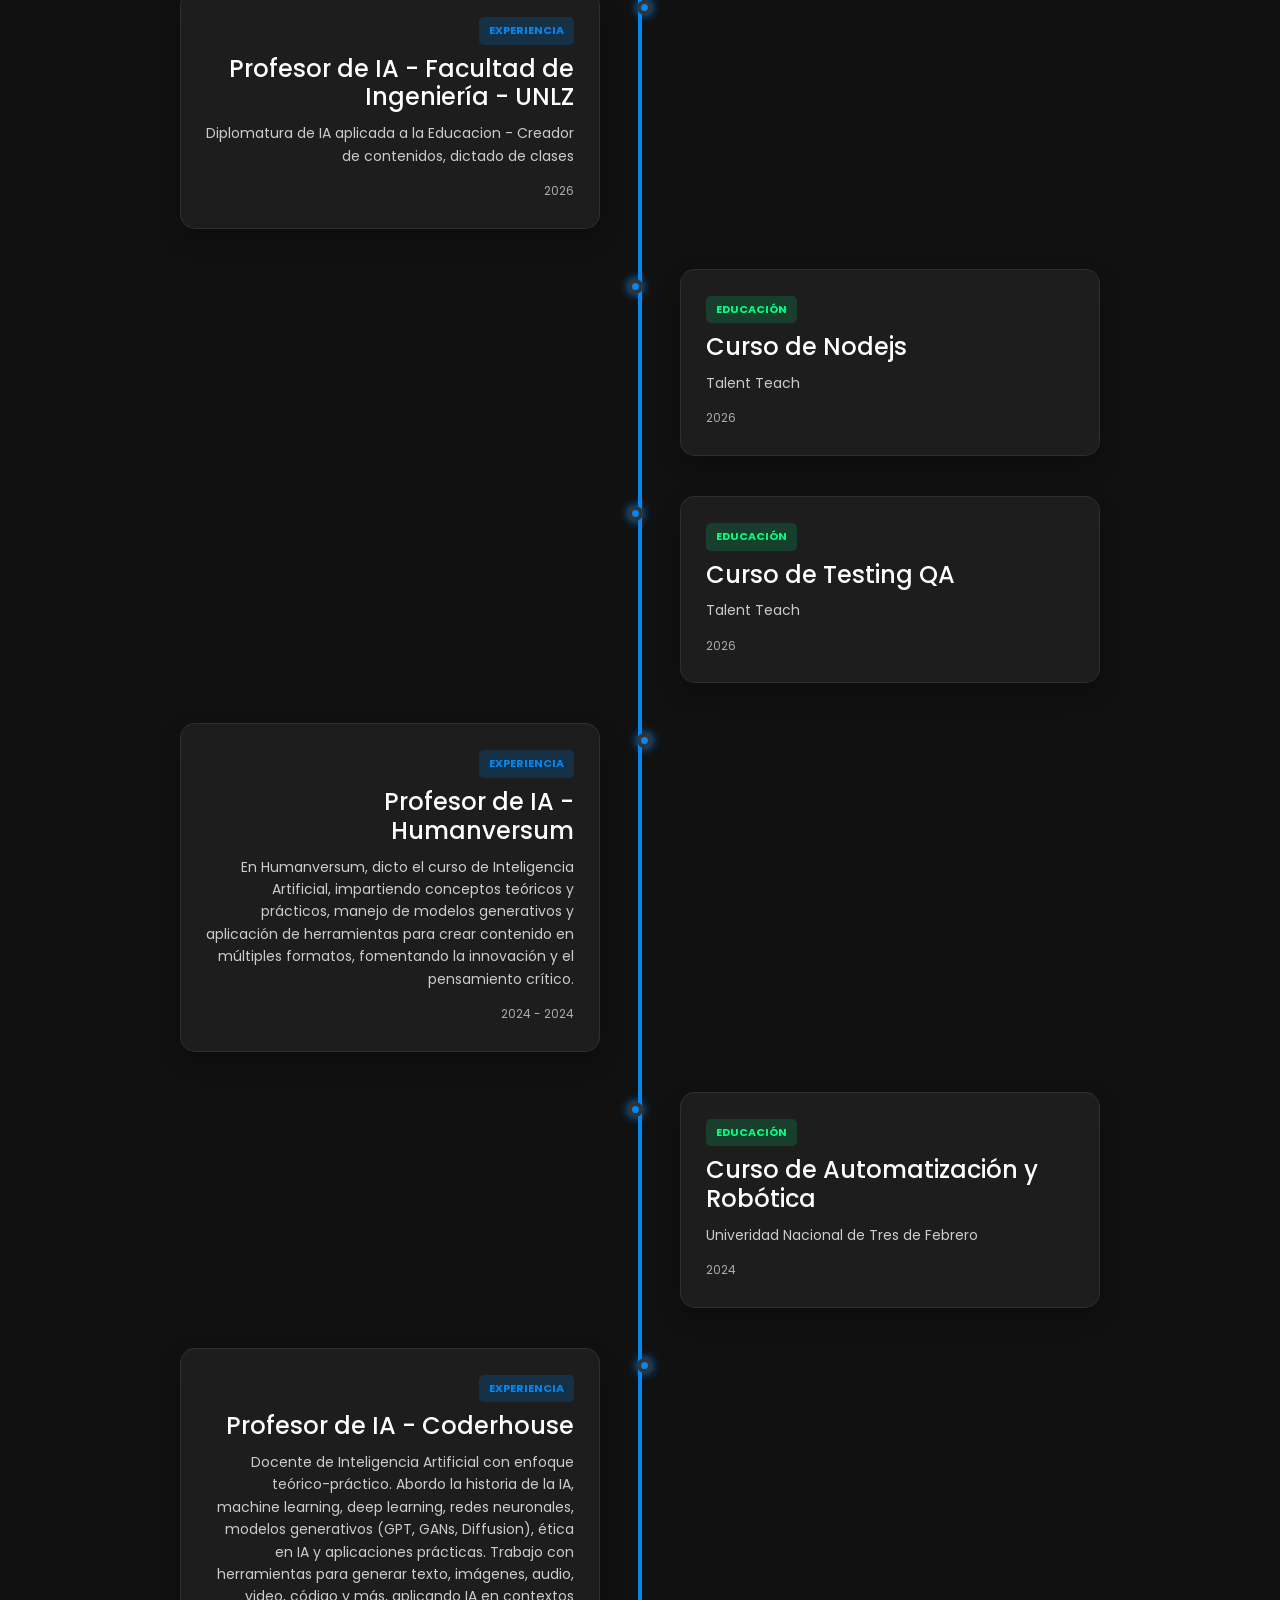
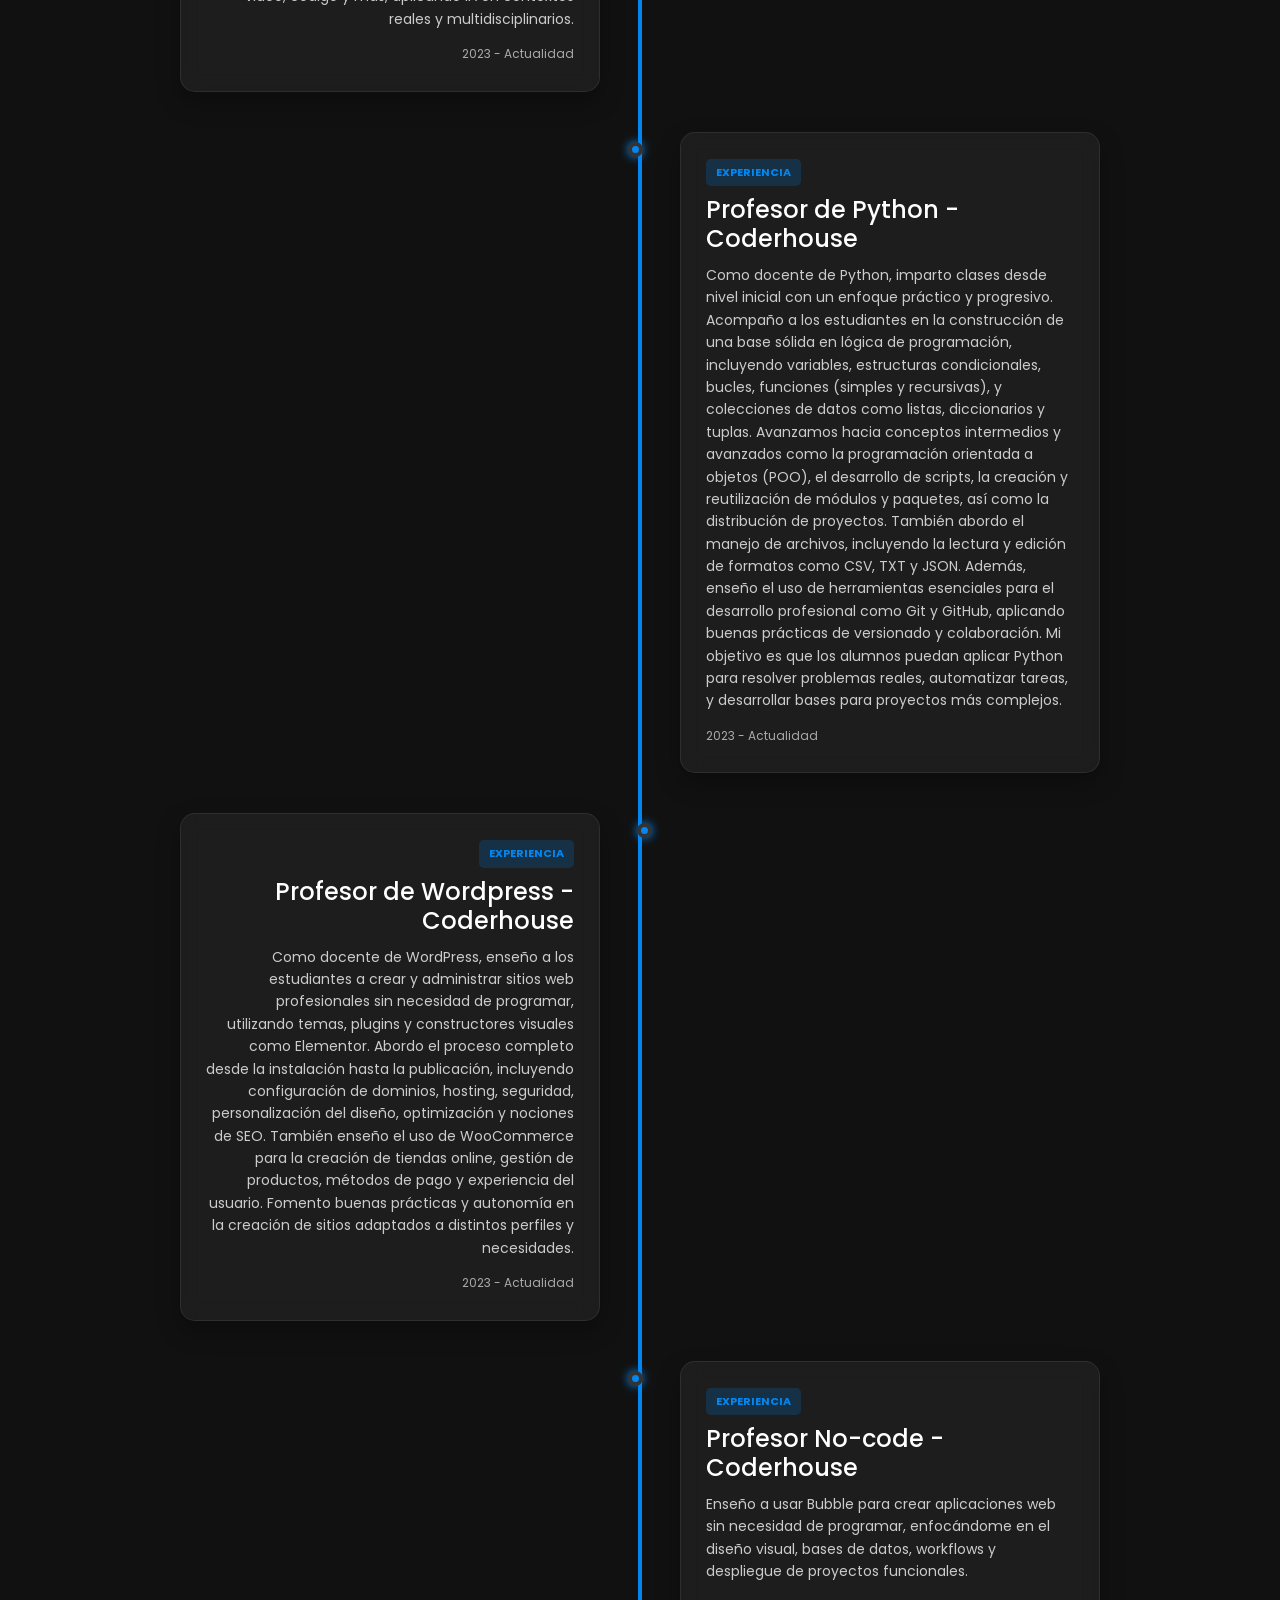
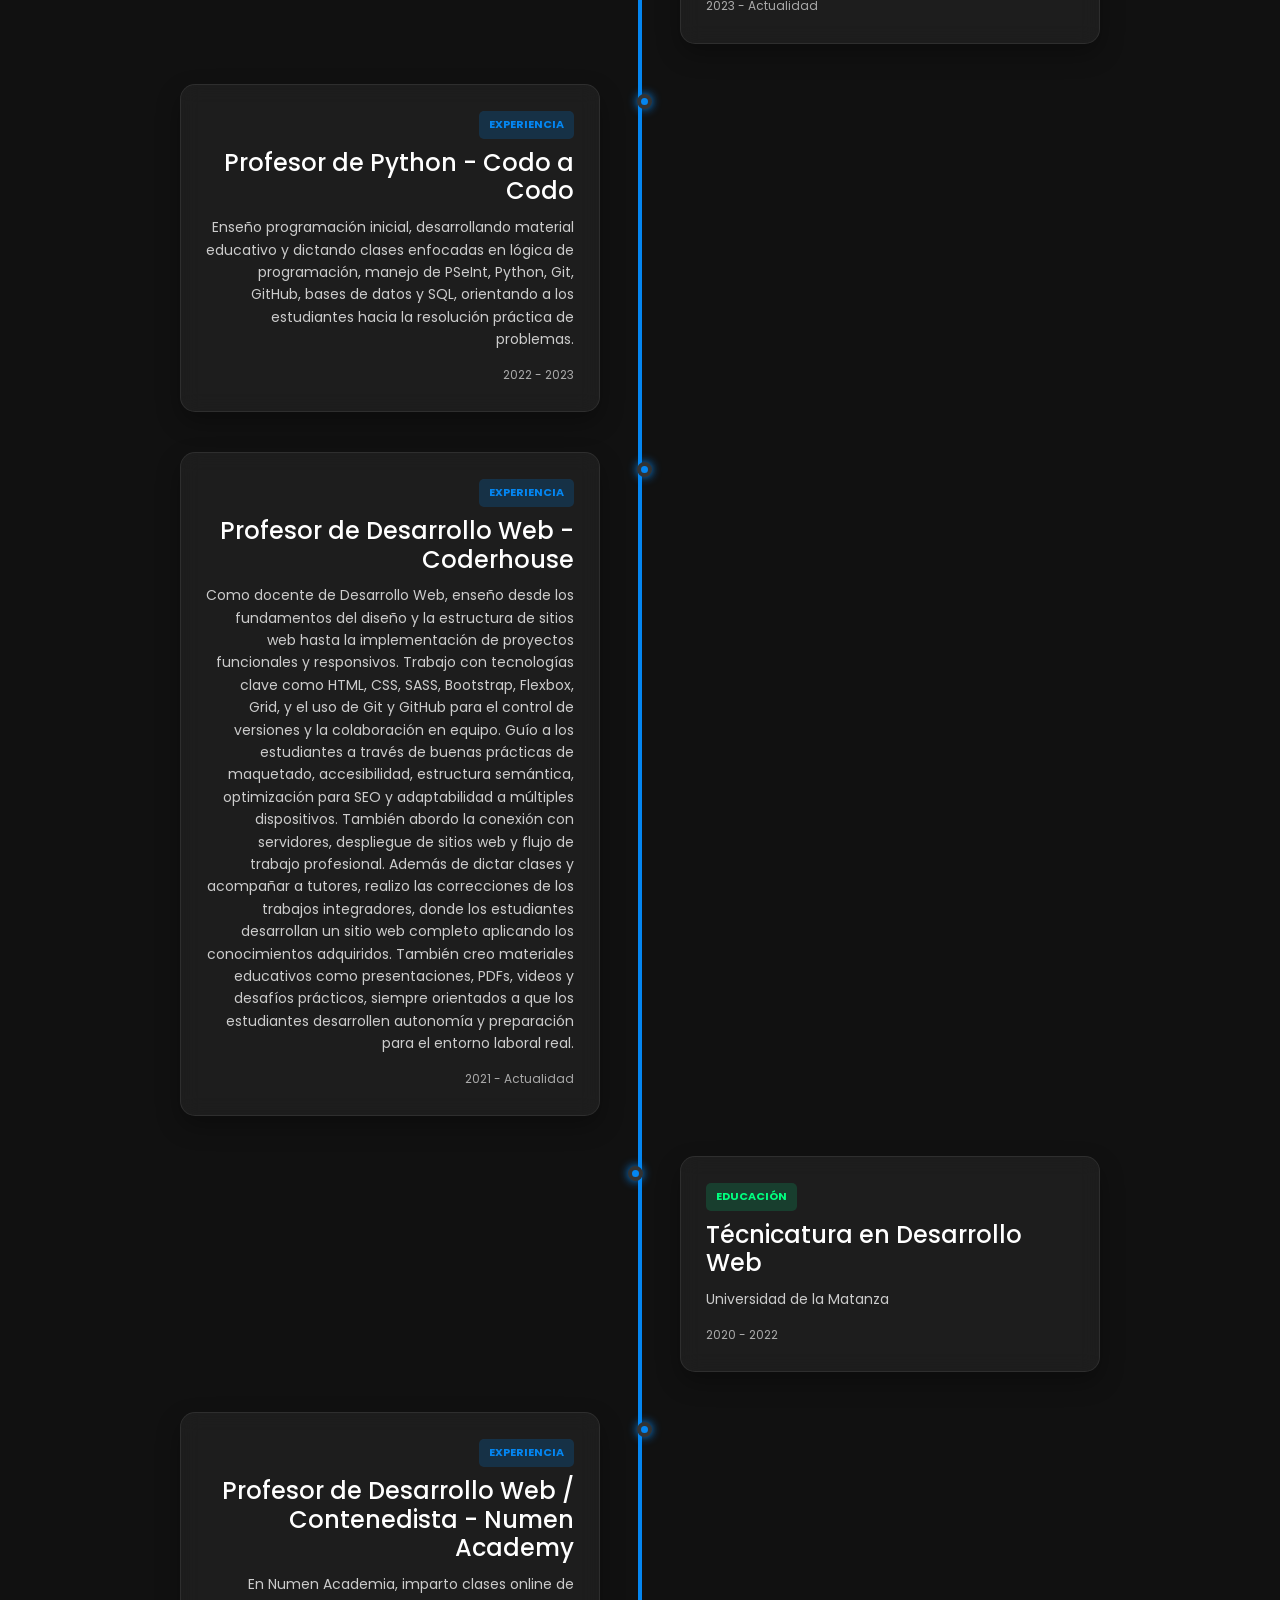
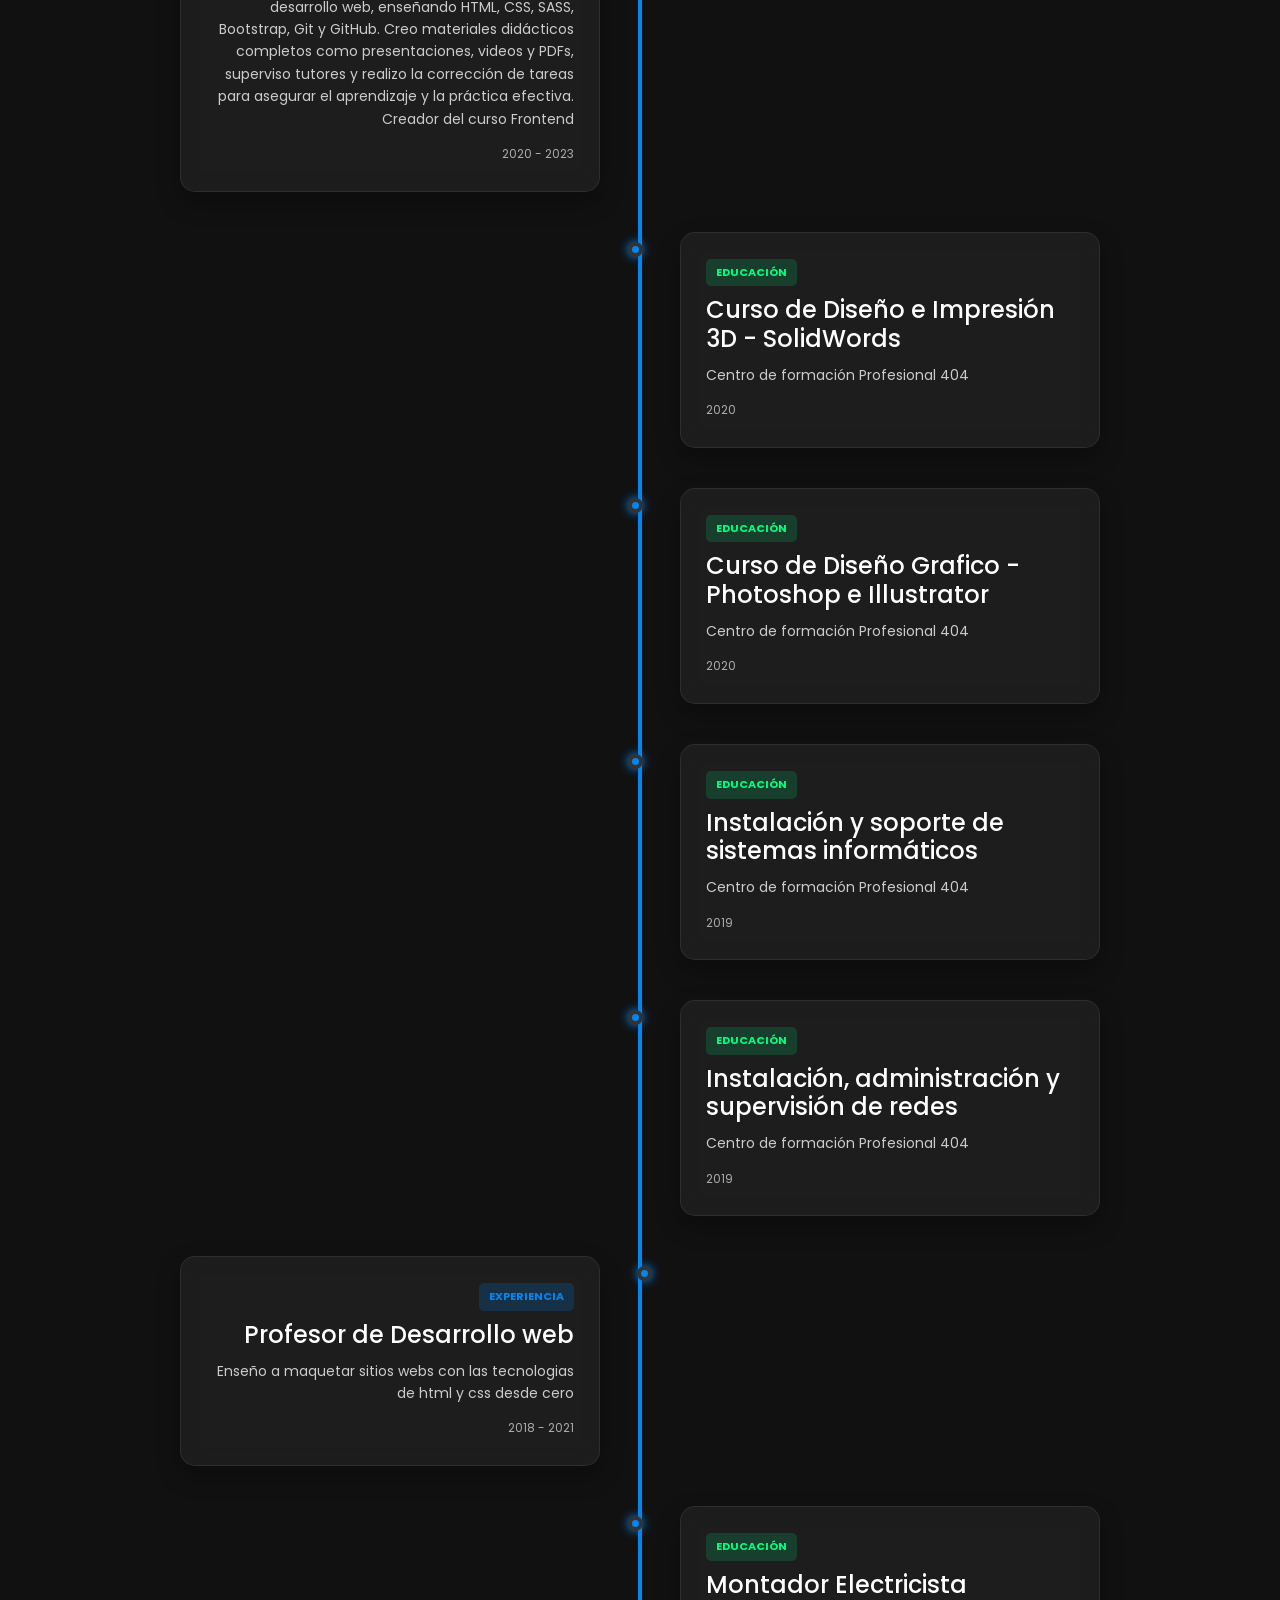
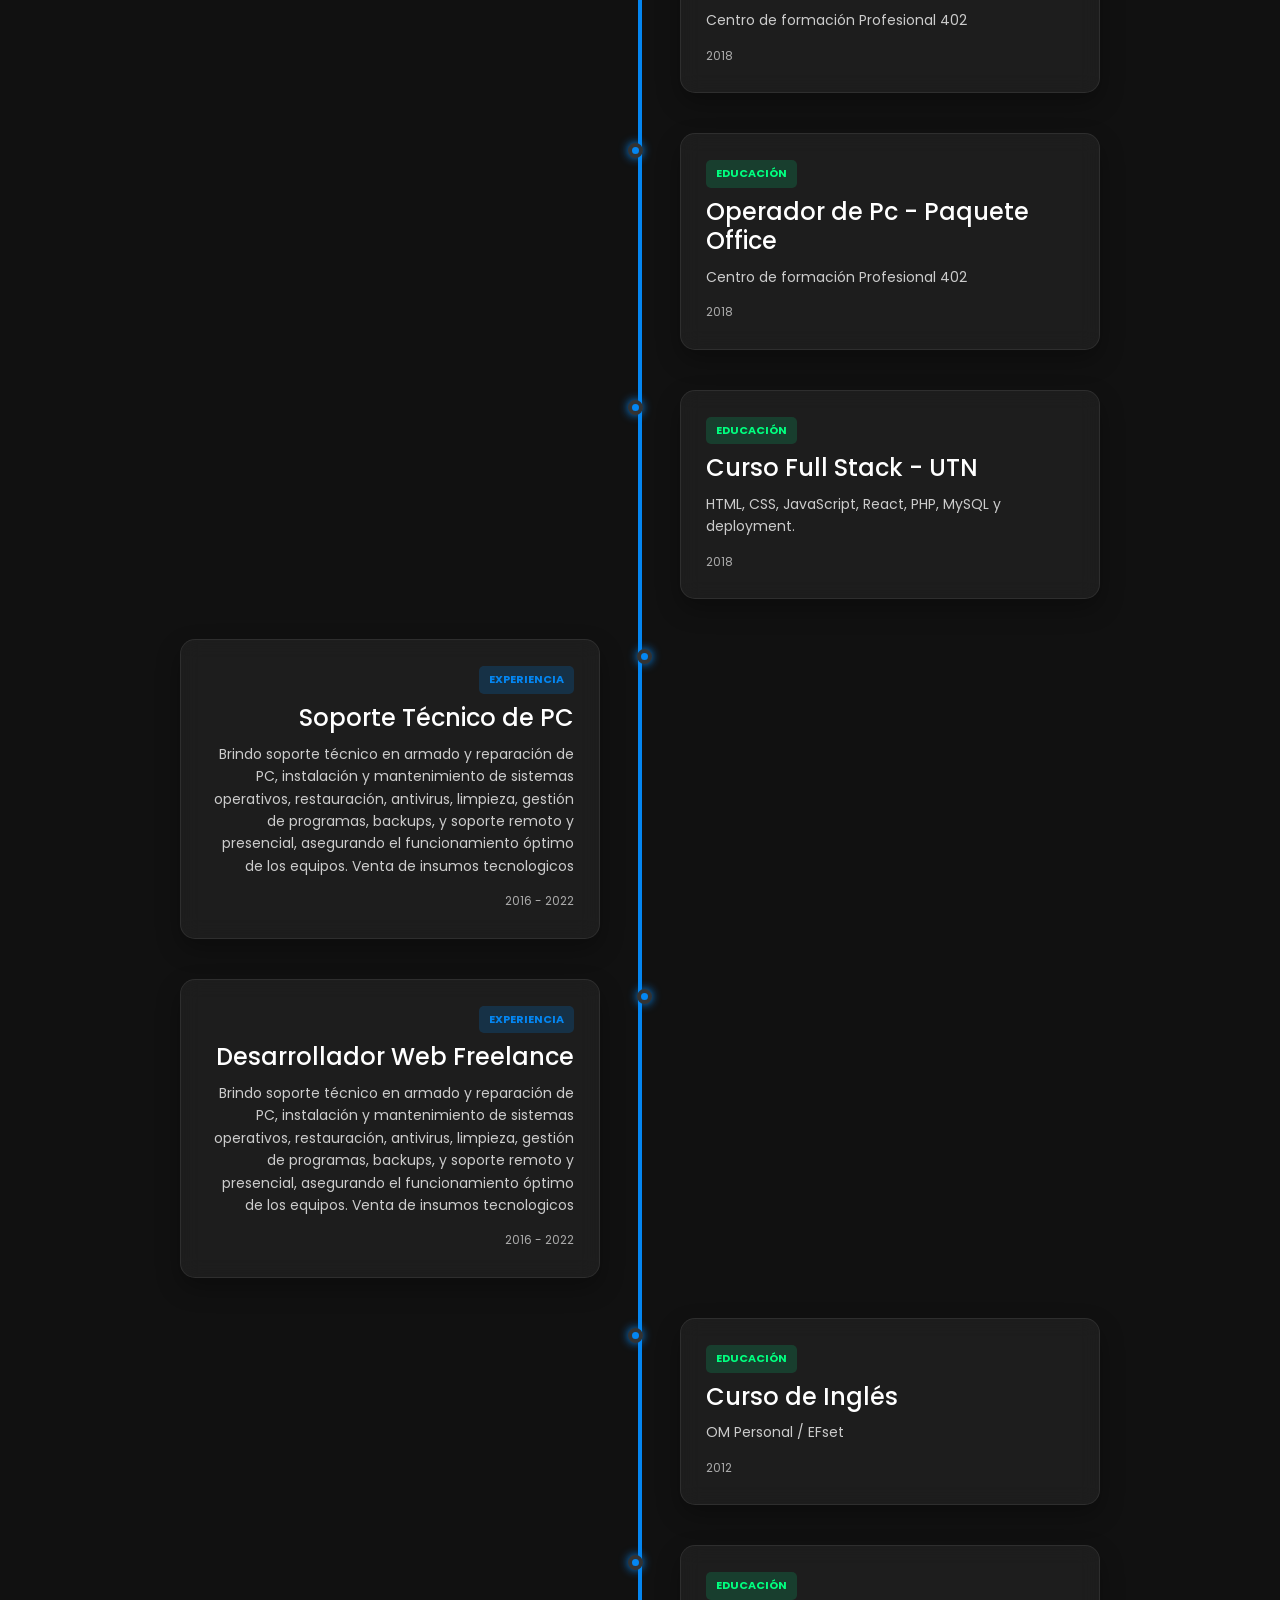
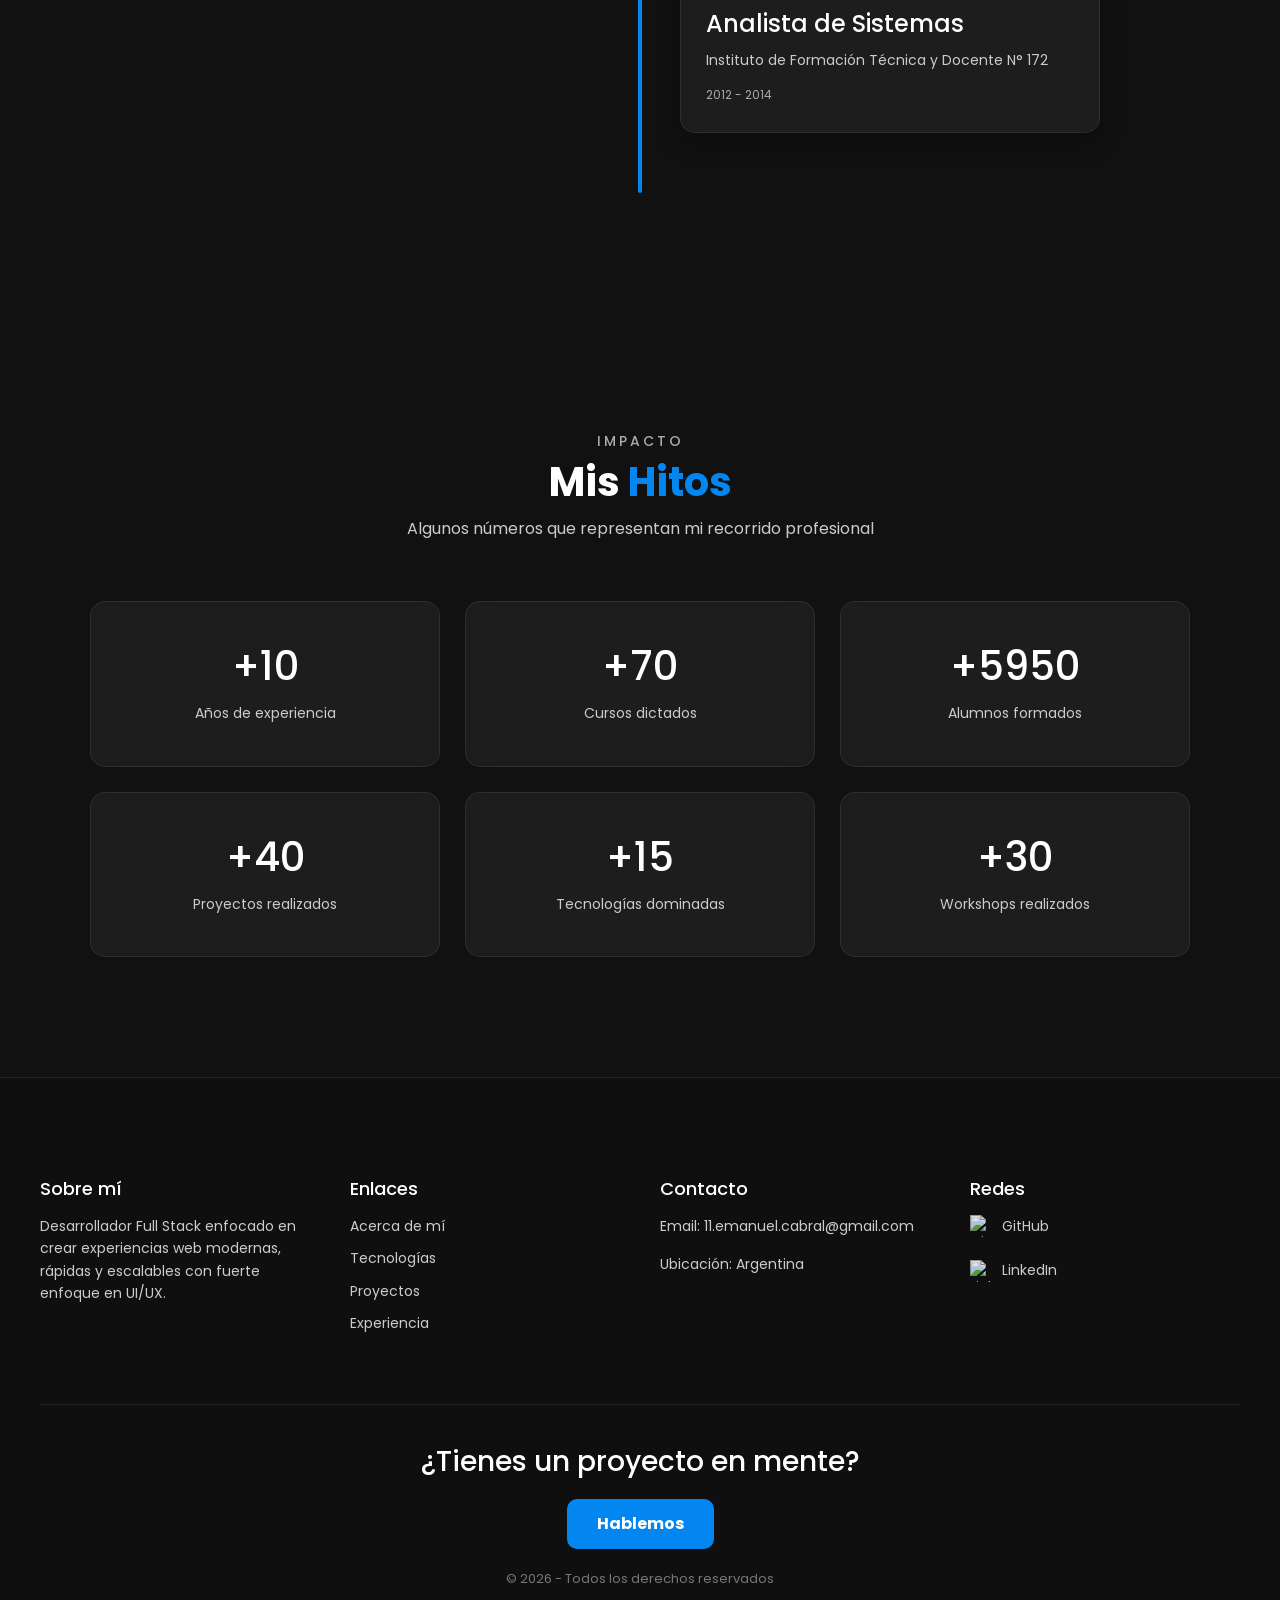
==== commit f52b58cb: "se actualiza las skills 2" ====
--- a/index.html
+++ b/index.html
@@ -204,10 +204,10 @@
             <div class="tech-item" data-aos="zoom-in">  <img src="https://assets.streamlinehq.com/image/private/w_300,h_300,ar_1/f_auto/v1/icons/3/django-icon-ozb2brnujb9dunjyx3d9xe.png/django-icon-p0v5p3t0ixxd5d03b6zt.png?_a=DATAiZAAZAA0" 
        alt="Django logo" loading="lazy"><span>Django</span></div>
 
+            <div class="tech-item" data-aos="zoom-in"><img src="https://thumb.wikimedia.org/wikipedia/commons/thumb/d/d9/Node.js_logo.svg/960px-Node.js_logo.svg.png?utm_source=es.wikipedia.org&utm_campaign=index&utm_content=thumbnail" loading="lazy"><span>Node JS</span></div>
+            <div class="tech-item" data-aos="zoom-in"><img src="https://images.icon-icons.com/3053/PNG/512/postman_macos_bigsur_icon_189815.png" loading="lazy"><span>Postman</span></div>
             <div class="tech-item" data-aos="zoom-in"><img src="https://cdn.jsdelivr.net/gh/devicons/devicon/icons/mysql/mysql-original.svg" loading="lazy"><span>MySQL</span></div>
             <div class="tech-item" data-aos="zoom-in"><img src="https://cdn.jsdelivr.net/gh/devicons/devicon/icons/postgresql/postgresql-original.svg" loading="lazy"><span>PostgreSQL</span></div>
-
-            <div class="tech-item" data-aos="zoom-in"><img src="https://thumb.wikimedia.org/wikipedia/commons/thumb/d/d9/Node.js_logo.svg/960px-Node.js_logo.svg.png?utm_source=es.wikipedia.org&utm_campaign=index&utm_content=thumbnail" loading="lazy"><span>Node JS</span></div>
 
             <div class="tech-item" data-aos="zoom-in"><img src="https://cdn.jsdelivr.net/gh/devicons/devicon/icons/figma/figma-original.svg" loading="lazy"><span>Figma</span></div>
             <div class="tech-item" data-aos="zoom-in"><img src="https://www.adobe.com/cc-shared/assets/img/product-icons/svg/photoshop-40.svg" loading="lazy"><span>Photoshop</span></div>
